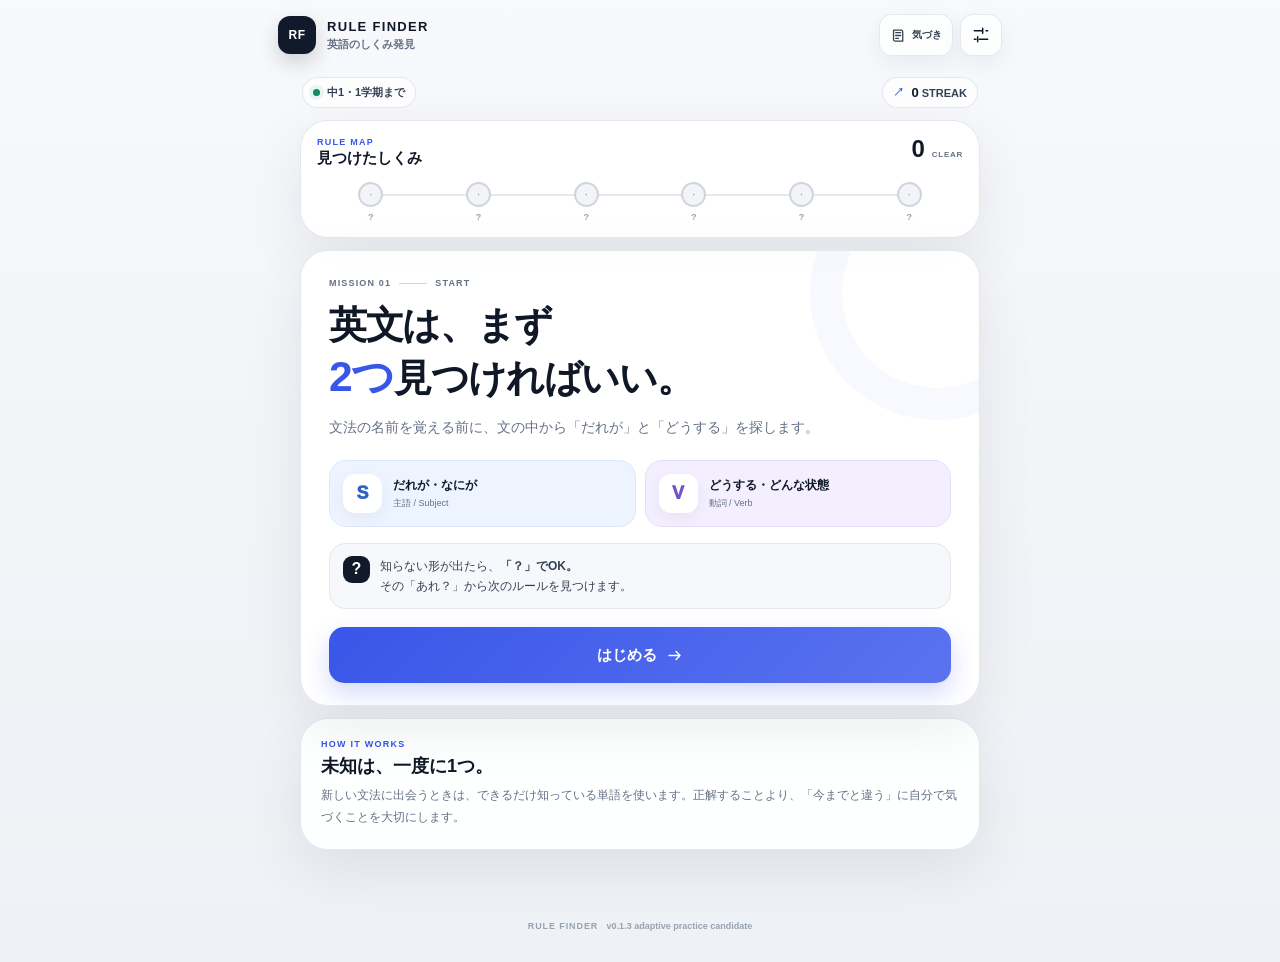
==== index.html @ 02ac9748 "Update to v0.1.3 adaptive practice" ====
<!doctype html>
<html lang="ja">
<head>
  <meta charset="utf-8">
  <meta name="viewport" content="width=device-width, initial-scale=1, viewport-fit=cover">
  <meta name="theme-color" content="#111a2b">
  <meta name="description" content="英文の中から規則を少しずつ発見していく、中学生向け英語学習アプリ。">
  <title>RULE FINDER｜英語のしくみ発見</title>
  <link rel="manifest" href="./manifest.webmanifest">
  <link rel="icon" href="./icon.svg" type="image/svg+xml">
  <link rel="stylesheet" href="./styles.css">
</head>
<body>
  <div class="ambient ambient-one" aria-hidden="true"></div>
  <div class="ambient ambient-two" aria-hidden="true"></div>

  <header class="app-header">
    <div class="brand" aria-label="RULE FINDER 英語のしくみ発見">
      <div class="brand-mark" aria-hidden="true">RF</div>
      <div class="brand-copy">
        <strong>RULE FINDER</strong>
        <span>英語のしくみ発見</span>
      </div>
    </div>
    <div class="header-actions">
      <button id="homeBtn" class="icon-button hidden" type="button" aria-label="ホームへ戻る">
        <svg viewBox="0 0 24 24" aria-hidden="true"><path d="M4 11.5 12 5l8 6.5V20a1 1 0 0 1-1 1h-5v-6h-4v6H5a1 1 0 0 1-1-1v-8.5Z"/></svg>
      </button>
      <button id="notebookBtn" class="notebook-button" type="button" aria-label="気づきノートを開く" aria-expanded="false">
        <svg viewBox="0 0 24 24" aria-hidden="true"><path d="M5 4.5h10.5A2.5 2.5 0 0 1 18 7v13H7.5A2.5 2.5 0 0 1 5 17.5v-13Z"/><path d="M8 8h7M8 12h7M8 16h4"/></svg>
        <span>気づき</span>
      </button>
      <button id="settingsBtn" class="icon-button" type="button" aria-label="学習範囲を設定" aria-expanded="false">
        <svg viewBox="0 0 24 24" aria-hidden="true"><path d="M4 7h10M18 7h2M4 17h2M10 17h10M14 4v6M8 14v6"/></svg>
      </button>
    </div>
  </header>

  <main class="shell">
    <section class="top-status" aria-label="学習状況">
      <div class="scope-pill">
        <span class="dot" aria-hidden="true"></span>
        <span id="scopeText">中1・1学期まで</span>
      </div>
      <div class="streak-pill" title="連続正解">
        <span class="streak-mark" aria-hidden="true">↗</span>
        <span><b id="streakCount">0</b> STREAK</span>
      </div>
    </section>

    <section class="rule-map-card" aria-label="発見した文のしくみ">
      <div class="section-heading compact">
        <div><span class="section-kicker">RULE MAP</span><h2>見つけたしくみ</h2></div>
        <strong id="successCount" class="success-number">0</strong>
      </div>
      <div id="ruleMap" class="rule-map" aria-label="文型の進捗"></div>
      <p id="discoveredText" class="sr-only">SV</p>
    </section>

    <section id="homeCard" class="home-card hidden">
      <div class="home-intro">
        <span class="section-kicker">YOUR SESSION</span>
        <h1>今日は、どう進める？</h1>
        <p>新しい規則を見つける。5問だけ使ってみる。わからなくなったら気づきに戻る。</p>
      </div>

      <div class="mode-stack">
        <button id="discoveryModeBtn" class="mode-card mode-discovery" type="button">
          <span class="mode-index">01</span>
          <span class="mode-copy"><b id="discoveryModeTitle">発見をつづける</b><small id="discoveryModeText">今までと少し違う英文から、次の規則を見つける。</small></span>
          <span class="mode-arrow">→</span>
        </button>
        <button id="practiceModeBtn" class="mode-card mode-practice" type="button">
          <span class="mode-index">02</span>
          <span class="mode-copy"><b>5問だけ練習する</b><small>見つけた規則だけ。苦手・久しぶりを少し多めに。</small></span>
          <span class="mode-arrow">→</span>
        </button>
        <button id="homeNotebookBtn" class="mode-card mode-notebook" type="button">
          <span class="mode-index">03</span>
          <span class="mode-copy"><b>気づきを振り返る</b><small>わからなくなったら、自分で見つけたルールへ戻る。</small></span>
          <span class="mode-arrow">→</span>
        </button>
      </div>

      <div class="mastery-panel">
        <div class="mastery-head"><span>今の手ごたえ</span><small>点数ではなく、使えた回数から表示</small></div>
        <div id="masteryList" class="mastery-list"></div>
      </div>
    </section>

    <section id="introCard" class="hero-card">
      <div class="mission-label"><span>MISSION 01</span><i></i><span>START</span></div>
      <h1>英文は、まず<br><em>2つ</em>見つければいい。</h1>
      <p class="hero-lead">文法の名前を覚える前に、文の中から「だれが」と「どうする」を探します。</p>

      <div class="starter-roles">
        <article class="starter-role role-surface-s">
          <span class="role-symbol">S</span>
          <div><b>だれが・なにが</b><small>主語 / Subject</small></div>
        </article>
        <article class="starter-role role-surface-v">
          <span class="role-symbol">V</span>
          <div><b>どうする・どんな状態</b><small>動詞 / Verb</small></div>
        </article>
      </div>

      <div class="permission-note">
        <span class="permission-icon">?</span>
        <p>知らない形が出たら、<b>「？」でOK。</b><br>その「あれ？」から次のルールを見つけます。</p>
      </div>
      <button id="startBtn" class="primary-button hero-action" type="button">
        <span>はじめる</span><svg viewBox="0 0 24 24" aria-hidden="true"><path d="M5 12h14M14 7l5 5-5 5"/></svg>
      </button>
    </section>

    <section id="gameCard" class="game-card hidden" aria-live="polite">
      <div class="question-head">
        <div>
          <div class="question-meta"><span id="questionNumber">Q 01</span><span id="questionMode">SV</span></div>
          <h1 id="questionTitle">英文の役割を見つける</h1>
          <p id="questionKicker">役割を選んで、英文のまとまりをタップ。</p>
        </div>
        <div class="question-tools">
          <button id="quickNotebookBtn" class="mini-button" type="button" aria-label="気づきノートを開く">
            <svg viewBox="0 0 24 24" aria-hidden="true"><path d="M5 4.5h10.5A2.5 2.5 0 0 1 18 7v13H7.5A2.5 2.5 0 0 1 5 17.5v-13Z"/><path d="M8 8h7M8 12h7M8 16h4"/></svg>
            <span>気づき</span>
          </button>
          <button id="wordHintBtn" class="mini-button" type="button" aria-expanded="false">
            <svg viewBox="0 0 24 24" aria-hidden="true"><path d="M9 18h6M10 22h4M8.2 14.8A6 6 0 1 1 15.8 14.8C14.6 15.8 14 16.7 14 18h-4c0-1.3-.6-2.2-1.8-3.2Z"/></svg>
            <span>単語</span>
          </button>
        </div>
      </div>

      <div id="practiceProgress" class="practice-progress hidden" aria-label="5問練習の進み具合"></div>
      <div id="hintBox" class="hint-box hidden"></div>

      <div class="sentence-stage">
        <div class="stage-grid" aria-hidden="true"></div>
        <div id="sentenceArea" class="sentence-area" aria-label="英文"></div>
      </div>

      <div class="selected-role-line" aria-live="polite">
        <span>SELECT</span>
        <b id="selectedRoleText">S 主語</b>
        <i></i>
        <small>英文をタップ</small>
      </div>

      <div class="control-dock">
        <div id="rolePalette" class="role-palette" aria-label="役割を選択"></div>
        <div class="dock-actions">
          <button id="clearBtn" class="text-button" type="button">クリア</button>
          <button id="checkBtn" class="primary-button check-button" type="button" disabled>
            <span>決定</span><svg viewBox="0 0 24 24" aria-hidden="true"><path d="M5 12h14M14 7l5 5-5 5"/></svg>
          </button>
        </div>
      </div>
    </section>

    <section id="feedbackCard" class="feedback-card hidden" aria-live="assertive">
      <div class="feedback-topline"><span id="feedbackKicker">RESULT</span><span id="feedbackPattern" class="feedback-pattern"></span></div>
      <div id="feedbackIcon" class="feedback-icon" aria-hidden="true">✓</div>
      <h1 id="feedbackTitle"></h1>
      <div id="feedbackBody" class="feedback-body"></div>
      <div id="answerStrip" class="answer-strip"></div>
      <button id="reviewRetryBtn" class="review-retry-button hidden" type="button">
        <span>気づきを見て、同じ問題をもう一度</span><span aria-hidden="true">↺</span>
      </button>
      <button id="nextBtn" class="primary-button full-button" type="button">
        <span>次へ</span><svg viewBox="0 0 24 24" aria-hidden="true"><path d="M5 12h14M14 7l5 5-5 5"/></svg>
      </button>
    </section>

    <section id="completeCard" class="complete-card hidden">
      <div class="complete-mark" aria-hidden="true">✓</div>
      <span class="section-kicker">CORE RULES FOUND</span>
      <h1>英文の骨組みが<br>見えるようになった。</h1>
      <p>5つの文型と、骨組みの外から情報を足すMまで発見しました。</p>
      <div class="rule-summary"><span>SV</span><span>SVC</span><span>SVO</span><span>SVOO</span><span>SVOC</span><span>＋M</span></div>
      <p class="complete-next">次は、疑問文・否定文・do / does・時制なども「今までとの違い」から発見できます。</p>
      <button id="continueMixedBtn" class="primary-button full-button" type="button">5問だけ練習する</button>
    </section>

    <section id="practiceCompleteCard" class="practice-complete-card hidden">
      <div class="practice-complete-top">
        <div><span class="section-kicker">5 QUESTION PRACTICE</span><h1>今日の5問、ここまで。</h1></div>
        <div id="practiceScore" class="practice-score">0<span>/5</span></div>
      </div>
      <p id="practiceCompleteMessage" class="practice-complete-message"></p>
      <div id="practiceResultList" class="practice-result-list"></div>
      <div class="practice-summary-actions">
        <button id="practiceAgainBtn" class="primary-button full-button" type="button">もう5問</button>
        <button id="practiceNotebookBtn" class="secondary-button full-button" type="button">気づきを確認する</button>
        <button id="practiceHomeBtn" class="text-button full-button" type="button">ホームへ戻る</button>
      </div>
    </section>

    <section class="principle-card">
      <span class="section-kicker">HOW IT WORKS</span>
      <h2>未知は、一度に1つ。</h2>
      <p>新しい文法に出会うときは、できるだけ知っている単語を使います。正解することより、「今までと違う」に自分で気づくことを大切にします。</p>
    </section>
  </main>


  <div id="notebookBackdrop" class="sheet-backdrop hidden" aria-hidden="true"></div>
  <section id="notebookPanel" class="notebook-sheet hidden" role="dialog" aria-modal="true" aria-labelledby="notebookTitle">
    <div class="sheet-handle" aria-hidden="true"></div>
    <div class="sheet-heading">
      <div><span class="section-kicker">DISCOVERY NOTEBOOK</span><h2 id="notebookTitle">気づきノート</h2></div>
      <button id="notebookCloseBtn" class="close-button" type="button" aria-label="閉じる">×</button>
    </div>
    <p class="sheet-lead notebook-lead">自分で見つけたルールだけが残ります。わからなくなったら、ここに戻れば大丈夫です。</p>
    <div class="notebook-status"><span id="notebookCount">1 / 6</span><b>見つけた順に記録</b></div>
    <div id="notebookList" class="notebook-list"></div>
    <button id="notebookReturnBtn" class="primary-button full-button" type="button">問題に戻る</button>
  </section>

  <div id="settingsBackdrop" class="sheet-backdrop hidden" aria-hidden="true"></div>
  <section id="settingsPanel" class="settings-sheet hidden" role="dialog" aria-modal="true" aria-labelledby="settingsTitle">
    <div class="sheet-handle" aria-hidden="true"></div>
    <div class="sheet-heading">
      <div><span class="section-kicker">LEARNING RANGE</span><h2 id="settingsTitle">学習範囲</h2></div>
      <button id="settingsCloseBtn" class="close-button" type="button" aria-label="閉じる">×</button>
    </div>
    <p class="sheet-lead">選んだ時期までの語彙を、問題づくりに使います。</p>
    <div class="settings-grid">
      <label>学年
        <select id="gradeSelect"><option value="1">中学1年</option><option value="2">中学2年</option></select>
      </label>
      <label>学期
        <select id="termSelect"><option value="1">1学期</option><option value="2">2学期</option><option value="3">3学期</option></select>
      </label>
    </div>
    <label class="toggle-row">
      <span><b>単語の日本語ヒント</b><small>分からない単語だけ確認できます</small></span>
      <input id="hintToggle" type="checkbox" checked><i aria-hidden="true"></i>
    </label>
    <span class="data-chip">共通基礎語彙・試作</span>
    <button id="applySettingsBtn" class="primary-button full-button" type="button">この範囲で学ぶ</button>
    <button id="resetProgressBtn" class="reset-button" type="button">学習記録を最初から</button>
    <p class="fine-print">v0.1.3では学期別語彙は共通基礎の試作データです。教科書・Unit別データに差し替えられる構造にしています。</p>
  </section>

  <div id="toast" class="toast hidden" role="status" aria-live="polite"></div>

  <footer><p>RULE FINDER <span>v0.1.3 adaptive practice candidate</span></p></footer>
  <script src="./data/wordbank.js"></script>
  <script src="./core.js"></script>
  <script src="./app.js"></script>
</body>
</html>
---- styles.css ----
:root{
  color-scheme:light;
  --bg:#f2f4f8;--surface:#ffffff;--surface-2:#f7f8fb;--ink:#101827;--ink-2:#344054;--muted:#667085;
  --line:#e3e7ee;--line-strong:#d0d5dd;--navy:#111a2b;--accent:#3856e8;--accent-2:#5b73f0;
  --accent-soft:#eef1ff;--good:#0f8a62;--good-soft:#e9f8f2;--warn:#bd6b18;--warn-soft:#fff3df;--danger:#b42318;--danger-soft:#fff0ee;
  --s:#2f63c7;--v:#7651c7;--o:#b76121;--c:#12826d;--m:#596879;--unknown:#596579;
  --shadow:0 20px 60px rgba(16,24,39,.08);--shadow-sm:0 8px 24px rgba(16,24,39,.06);
  --radius-xl:28px;--radius-lg:20px;--radius-md:15px;--safe-bottom:env(safe-area-inset-bottom,0px)
}
*{box-sizing:border-box}
html{font-family:-apple-system,BlinkMacSystemFont,"Segoe UI","Noto Sans JP","Yu Gothic UI","Yu Gothic",Meiryo,sans-serif;background:var(--bg);color:var(--ink);-webkit-text-size-adjust:100%}
body{margin:0;min-height:100vh;min-height:100dvh;background:linear-gradient(180deg,#f8f9fc 0,#f2f4f8 45%,#eef1f5 100%);overflow-x:hidden}
button,select,input{font:inherit}button{cursor:pointer;-webkit-tap-highlight-color:transparent;touch-action:manipulation}button:focus-visible,select:focus-visible,input:focus-visible{outline:3px solid rgba(56,86,232,.28);outline-offset:3px}
svg{width:1.2em;height:1.2em;fill:none;stroke:currentColor;stroke-width:1.8;stroke-linecap:round;stroke-linejoin:round}
.hidden{display:none!important}.sr-only{position:absolute!important;width:1px!important;height:1px!important;padding:0!important;margin:-1px!important;overflow:hidden!important;clip:rect(0,0,0,0)!important;white-space:nowrap!important;border:0!important}
.ambient{position:fixed;border-radius:50%;filter:blur(80px);pointer-events:none;z-index:-1;opacity:.22}.ambient-one{width:260px;height:260px;background:#8aa0ff;top:-90px;right:-100px}.ambient-two{width:230px;height:230px;background:#a9d8cf;left:-110px;top:55vh}

.app-header{width:min(100%,760px);margin:0 auto;padding:max(14px,env(safe-area-inset-top)) 18px 8px;display:flex;align-items:center;justify-content:space-between;gap:16px}
.brand{display:flex;align-items:center;gap:11px;min-width:0}.brand-mark{width:38px;height:38px;border-radius:12px;background:var(--navy);color:#fff;display:grid;place-items:center;font-size:12px;font-weight:900;letter-spacing:.05em;box-shadow:0 8px 20px rgba(17,26,43,.18)}
.brand-copy{display:grid;line-height:1.15}.brand-copy strong{font-size:13px;letter-spacing:.1em}.brand-copy span{font-size:11px;color:var(--muted);margin-top:3px;font-weight:650}
.icon-button,.mini-button,.close-button,.notebook-button{border:0;background:transparent;color:var(--ink);display:grid;place-items:center}.icon-button{width:42px;height:42px;border-radius:13px;background:rgba(255,255,255,.78);border:1px solid rgba(227,231,238,.9);box-shadow:var(--shadow-sm)}.icon-button svg{width:20px;height:20px}.header-actions{display:flex;align-items:center;gap:7px}.notebook-button{height:42px;min-width:68px;padding:0 10px;border-radius:13px;background:rgba(255,255,255,.78);border:1px solid rgba(227,231,238,.9);box-shadow:var(--shadow-sm);display:flex;align-items:center;justify-content:center;gap:5px;font-size:10px;font-weight:850;color:var(--ink-2)}.notebook-button svg{width:17px;height:17px}.notebook-button:active{transform:scale(.98)}
.shell{width:min(100%,720px);margin:0 auto;padding:8px 14px calc(46px + var(--safe-bottom))}

.top-status{display:flex;align-items:center;justify-content:space-between;gap:8px;margin:5px 2px 12px}.scope-pill,.streak-pill{display:inline-flex;align-items:center;gap:7px;border-radius:999px;background:rgba(255,255,255,.74);border:1px solid rgba(227,231,238,.92);padding:7px 10px;font-size:11px;color:var(--ink-2);font-weight:750;backdrop-filter:blur(10px)}
.scope-pill .dot{width:7px;height:7px;border-radius:50%;background:var(--good);box-shadow:0 0 0 4px rgba(15,138,98,.08)}.streak-mark{color:var(--accent);font-weight:900}.streak-pill b{color:var(--ink);font-size:13px}
.rule-map-card,.hero-card,.home-card,.game-card,.feedback-card,.complete-card,.practice-complete-card,.principle-card{background:rgba(255,255,255,.94);border:1px solid rgba(227,231,238,.95);box-shadow:var(--shadow);border-radius:var(--radius-xl)}
.rule-map-card{padding:16px 16px 15px;margin-bottom:12px}.section-heading{display:flex;align-items:flex-start;justify-content:space-between;gap:12px}.section-heading.compact h2{font-size:15px;margin:2px 0 0}.section-kicker{display:block;font-size:9px;letter-spacing:.14em;font-weight:900;color:var(--accent)}.success-number{font-size:24px;line-height:1;color:var(--navy)}.success-number::after{content:" CLEAR";font-size:8px;letter-spacing:.09em;color:var(--muted);margin-left:4px}
.rule-map{display:grid;grid-template-columns:repeat(6,1fr);gap:0;margin-top:14px;position:relative}.rule-map::before{content:"";position:absolute;left:7%;right:7%;top:12px;height:2px;background:#e4e7ec;z-index:0}.rule-node{position:relative;z-index:1;display:grid;justify-items:center;gap:5px;min-width:0;border:0;background:transparent;padding:0;color:inherit}.rule-node.can-review{cursor:pointer}.rule-node.can-review:focus-visible .rule-dot{outline:3px solid rgba(56,86,232,.23);outline-offset:3px}.rule-node.locked{cursor:default}.rule-dot{width:25px;height:25px;border-radius:50%;background:#f2f4f7;border:2px solid #d0d5dd;display:grid;place-items:center;color:#98a2b3;font-size:9px;font-weight:900;transition:.25s}.rule-node b{font-size:9px;color:#98a2b3;white-space:nowrap}.rule-node.done .rule-dot{background:var(--navy);border-color:var(--navy);color:#fff;box-shadow:0 0 0 4px rgba(17,26,43,.07)}.rule-node.done b{color:var(--ink-2)}.rule-node.current .rule-dot{background:#fff;border-color:var(--accent);color:var(--accent);box-shadow:0 0 0 5px rgba(56,86,232,.1)}.rule-node.current b{color:var(--accent)}

.hero-card{padding:27px 20px 22px;overflow:hidden;position:relative}.hero-card::after{content:"";position:absolute;width:190px;height:190px;border:32px solid rgba(56,86,232,.035);border-radius:50%;right:-85px;top:-85px;pointer-events:none}.mission-label{display:flex;align-items:center;gap:8px;font-size:9px;letter-spacing:.13em;font-weight:900;color:var(--muted)}.mission-label i{height:1px;width:28px;background:var(--line-strong)}
.hero-card h1,.game-card h1,.feedback-card h1,.complete-card h1{font-size:clamp(27px,7vw,38px);line-height:1.25;letter-spacing:-.035em;margin:14px 0 12px}.hero-card h1 em{font-style:normal;color:var(--accent);font-size:1.12em}.hero-lead{font-size:14px;line-height:1.8;color:var(--muted);margin:0 0 20px;max-width:560px}
.starter-roles{display:grid;grid-template-columns:1fr 1fr;gap:9px}.starter-role{border-radius:17px;padding:13px;display:flex;gap:11px;align-items:center;border:1px solid transparent}.role-surface-s{background:#edf3ff;border-color:#dce7fb}.role-surface-v{background:#f3efff;border-color:#e8defb}.role-symbol{width:39px;height:39px;border-radius:12px;background:#fff;display:grid;place-items:center;font-size:18px;font-weight:950;box-shadow:0 5px 15px rgba(16,24,40,.05)}.role-surface-s .role-symbol{color:var(--s)}.role-surface-v .role-symbol{color:var(--v)}.starter-role b,.starter-role small{display:block}.starter-role b{font-size:12px}.starter-role small{font-size:9px;color:var(--muted);margin-top:3px}
.permission-note{margin:16px 0 18px;padding:12px 13px;border:1px solid var(--line);border-radius:16px;display:flex;gap:10px;align-items:flex-start;background:var(--surface-2)}.permission-icon{width:27px;height:27px;flex:0 0 27px;border-radius:9px;background:var(--navy);color:#fff;display:grid;place-items:center;font-weight:900}.permission-note p{font-size:12px;line-height:1.65;color:var(--ink-2);margin:1px 0 0}
.primary-button{border:0;background:linear-gradient(135deg,var(--accent),var(--accent-2));color:#fff;border-radius:15px;min-height:50px;padding:12px 17px;font-weight:850;box-shadow:0 10px 24px rgba(56,86,232,.22);transition:transform .12s ease,box-shadow .12s ease,opacity .12s}.primary-button:active{transform:scale(.985);box-shadow:0 6px 16px rgba(56,86,232,.2)}.primary-button:disabled{opacity:.32;box-shadow:none;cursor:not-allowed}.primary-button svg{width:19px;height:19px}.hero-action,.full-button{width:100%;display:flex;align-items:center;justify-content:center;gap:8px}.hero-action{min-height:56px;font-size:15px}

.game-card{padding:20px 16px 14px;overflow:visible}.question-head{display:flex;align-items:flex-start;justify-content:space-between;gap:12px}.question-meta{display:flex;gap:7px;align-items:center}.question-meta span{font-size:9px;letter-spacing:.09em;font-weight:900;padding:5px 7px;border-radius:7px;background:#f2f4f7;color:var(--muted)}.question-meta span:last-child{background:var(--accent-soft);color:var(--accent)}.game-card h1{font-size:23px;margin:9px 0 5px}.question-tools{display:flex;gap:6px;flex:0 0 auto}.game-card #questionKicker{font-size:11px;color:var(--muted);margin:0;line-height:1.55}.mini-button{min-width:48px;height:48px;border-radius:14px;background:var(--surface-2);border:1px solid var(--line);font-size:9px;font-weight:800;color:var(--muted);gap:1px}.mini-button svg{width:18px;height:18px}.mini-button span{display:block}
.hint-box{margin:14px 0 0;padding:12px 13px;border-radius:15px;background:#f8f9fc;border:1px solid var(--line);color:var(--muted);font-size:11px;line-height:1.75;animation:slideDown .18s ease-out}.hint-box div+div{border-top:1px solid #eceff3;margin-top:6px;padding-top:6px}.hint-box strong{color:var(--ink);margin-right:3px}
.sentence-stage{position:relative;min-height:226px;margin:15px -5px 7px;border-radius:22px;background:linear-gradient(160deg,#121b2d 0%,#172238 100%);overflow:hidden;display:grid;place-items:center;padding:23px 13px}.sentence-stage::after{content:"";position:absolute;width:160px;height:160px;border:1px solid rgba(255,255,255,.06);border-radius:50%;top:-85px;right:-50px}.stage-grid{position:absolute;inset:0;background-image:linear-gradient(rgba(255,255,255,.025) 1px,transparent 1px),linear-gradient(90deg,rgba(255,255,255,.025) 1px,transparent 1px);background-size:22px 22px;mask-image:linear-gradient(to bottom,black,transparent 90%)}
.sentence-area{position:relative;z-index:1;width:100%;display:flex;flex-wrap:wrap;justify-content:center;align-items:stretch;gap:8px}.chunk{position:relative;flex:0 1 auto;min-width:76px;min-height:70px;padding:24px 12px 11px;border:1px solid rgba(255,255,255,.15);border-radius:15px;background:rgba(255,255,255,.08);color:#fff;font-size:clamp(18px,5vw,25px);font-weight:800;letter-spacing:-.02em;backdrop-filter:blur(8px);transition:transform .12s ease,border-color .15s ease,background .15s ease;box-shadow:inset 0 1px rgba(255,255,255,.06)}.chunk:active{transform:scale(.97)}.chunk .assigned{position:absolute;top:7px;left:8px;min-width:21px;height:19px;border-radius:7px;display:grid;place-items:center;padding:0 6px;color:#fff;font-size:9px;font-weight:900;line-height:1}
.chunk[data-role="S"]{border-color:rgba(85,139,237,.75);background:rgba(47,99,199,.18)}.chunk[data-role="S"] .assigned{background:var(--s)}.chunk[data-role="V"]{border-color:rgba(167,125,232,.74);background:rgba(118,81,199,.2)}.chunk[data-role="V"] .assigned{background:var(--v)}.chunk[data-role="O"]{border-color:rgba(225,146,84,.78);background:rgba(183,97,33,.2)}.chunk[data-role="O"] .assigned{background:var(--o)}.chunk[data-role="C"]{border-color:rgba(64,183,159,.75);background:rgba(18,130,109,.2)}.chunk[data-role="C"] .assigned{background:var(--c)}.chunk[data-role="M"]{border-color:rgba(159,176,195,.68);background:rgba(89,104,121,.22)}.chunk[data-role="M"] .assigned{background:var(--m)}.chunk[data-role="?"]{border-style:dashed;border-color:rgba(255,255,255,.35);background:rgba(255,255,255,.04)}.chunk[data-role="?"] .assigned{background:var(--unknown)}
.selected-role-line{display:flex;align-items:center;gap:7px;min-height:28px;padding:0 4px;color:var(--muted)}.selected-role-line>span{font-size:8px;letter-spacing:.12em;font-weight:900}.selected-role-line b{font-size:11px;color:var(--ink)}.selected-role-line i{height:1px;flex:1;background:var(--line)}.selected-role-line small{font-size:9px}
.control-dock{position:sticky;bottom:calc(8px + var(--safe-bottom));z-index:20;margin:7px -4px -2px;padding:9px;border:1px solid rgba(218,223,232,.96);border-radius:19px;background:rgba(255,255,255,.9);box-shadow:0 14px 38px rgba(16,24,40,.14);backdrop-filter:blur(18px)}.role-palette{display:grid;grid-template-columns:repeat(3,minmax(0,1fr));gap:7px}.role-button{min-height:48px;border:1px solid var(--line);border-radius:13px;background:#f7f8fa;color:var(--ink-2);display:grid;place-items:center;padding:6px 5px;transition:.12s;overflow:hidden}.role-button .role-main{font-size:16px;font-weight:950;line-height:1}.role-button .role-sub{font-size:8px;color:var(--muted);margin-top:3px;white-space:nowrap}.role-button.active{border-color:currentColor;box-shadow:inset 0 0 0 1px currentColor;transform:translateY(-1px)}.role-button[data-role="S"].active{color:var(--s);background:#edf3ff}.role-button[data-role="V"].active{color:var(--v);background:#f3efff}.role-button[data-role="O"].active{color:var(--o);background:#fff3ea}.role-button[data-role="C"].active{color:var(--c);background:#ecf8f5}.role-button[data-role="M"].active{color:var(--m);background:#f1f4f6}.role-button[data-role="?"].active{color:var(--unknown);background:#f2f4f7}
.dock-actions{display:grid;grid-template-columns:auto 1fr;gap:8px;margin-top:8px}.text-button{border:0;background:transparent;border-radius:12px;min-width:66px;color:var(--muted);font-size:11px;font-weight:750}.check-button{min-height:49px;display:flex;align-items:center;justify-content:center;gap:7px}

.feedback-card{position:relative;padding:23px 19px 18px;overflow:hidden;animation:cardIn .28s cubic-bezier(.2,.9,.25,1)}.feedback-topline{display:flex;justify-content:space-between;align-items:center;color:var(--muted);font-size:9px;letter-spacing:.12em;font-weight:900}.feedback-pattern{color:var(--accent)}.feedback-icon{width:54px;height:54px;border-radius:17px;margin-top:18px;background:var(--good-soft);color:var(--good);display:grid;place-items:center;font-size:26px;font-weight:950}.feedback-card.is-wrong .feedback-icon{background:var(--danger-soft);color:var(--danger)}.feedback-card.is-discovery{background:linear-gradient(160deg,#111a2b,#182641);border-color:#202f4c;color:#fff}.feedback-card.is-discovery::after{content:"";position:absolute;width:210px;height:210px;border:1px solid rgba(119,145,255,.18);border-radius:50%;right:-90px;top:-80px;box-shadow:0 0 60px rgba(82,110,235,.13)}.feedback-card.is-discovery .feedback-topline,.feedback-card.is-discovery .feedback-body{color:#aebbd0}.feedback-card.is-discovery .feedback-icon{background:rgba(99,123,239,.16);border:1px solid rgba(133,152,255,.28);color:#aab9ff}.feedback-card h1{font-size:26px;margin:12px 0 9px;position:relative;z-index:1}.feedback-body{font-size:13px;line-height:1.8;color:var(--muted);position:relative;z-index:1}.feedback-body p{margin:0 0 10px}.feedback-body strong{color:var(--ink)}.feedback-card.is-discovery .feedback-body strong{color:#fff}
.discovery-box{margin:13px 0;padding:14px;border-radius:16px;background:rgba(255,255,255,.07);border:1px solid rgba(255,255,255,.1);color:#e8eef8}.discovery-box .unlock-line{display:flex;align-items:center;gap:10px;margin-bottom:7px}.discovery-box .unlock-role{width:40px;height:40px;border-radius:12px;background:#fff;color:var(--accent);display:grid;place-items:center;font-size:20px;font-weight:950}.discovery-box .unlock-copy b{display:block;font-size:13px}.discovery-box .unlock-copy span{font-size:9px;color:#aebbd0;letter-spacing:.08em}.compare-table{display:grid;grid-template-columns:1fr;gap:6px;margin:12px 0}.compare-cell{border-radius:12px;padding:10px 11px;background:rgba(255,255,255,.06);border:1px solid rgba(255,255,255,.09);font-size:11px}.compare-arrow{text-align:center;color:#8192ad;font-size:10px}.answer-strip{display:flex;flex-wrap:wrap;gap:6px;margin:16px 0}.answer-item{display:inline-flex;align-items:center;gap:5px;padding:7px 9px;border:1px solid var(--line);background:var(--surface-2);border-radius:10px;font-size:11px;color:var(--ink-2)}.answer-item strong{display:grid;place-items:center;min-width:20px;height:20px;border-radius:7px;background:var(--navy);color:#fff;font-size:9px}.feedback-card.is-discovery .answer-item{background:rgba(255,255,255,.06);border-color:rgba(255,255,255,.1);color:#e5eaf2}.feedback-card.is-discovery .answer-item strong{background:#fff;color:var(--navy)}

.complete-card{padding:28px 20px 22px;text-align:left}.complete-mark{width:52px;height:52px;border-radius:17px;background:var(--navy);color:#fff;display:grid;place-items:center;font-size:24px;font-weight:900;margin-bottom:18px}.complete-card h1{font-size:29px}.complete-card>p{font-size:13px;color:var(--muted);line-height:1.8}.rule-summary{display:grid;grid-template-columns:repeat(3,1fr);gap:7px;margin:18px 0}.rule-summary span{border:1px solid var(--line);border-radius:12px;padding:10px 5px;text-align:center;font-size:12px;font-weight:900;background:var(--surface-2)}.complete-next{padding:12px 13px;border-radius:14px;background:var(--accent-soft);color:#3443a0!important}.principle-card{margin-top:12px;padding:20px}.principle-card h2{font-size:18px;margin:5px 0 7px}.principle-card p{font-size:12px;color:var(--muted);line-height:1.8;margin:0}

.sheet-backdrop{position:fixed;inset:0;background:rgba(9,14,25,.42);backdrop-filter:blur(3px);z-index:50;animation:fadeIn .16s ease}.settings-sheet{position:fixed;z-index:60;left:50%;bottom:0;transform:translateX(-50%);width:min(100%,720px);max-height:min(88dvh,700px);overflow:auto;background:#fff;border-radius:26px 26px 0 0;padding:10px 18px calc(20px + var(--safe-bottom));box-shadow:0 -24px 70px rgba(16,24,40,.22);animation:sheetUp .24s cubic-bezier(.2,.9,.25,1)}.sheet-handle{width:38px;height:4px;border-radius:999px;background:#d0d5dd;margin:1px auto 14px}.sheet-heading{display:flex;align-items:flex-start;justify-content:space-between}.sheet-heading h2{font-size:25px;margin:3px 0 0}.close-button{width:38px;height:38px;border-radius:12px;background:#f2f4f7;font-size:23px;color:var(--muted)}.sheet-lead{font-size:12px;color:var(--muted);margin:8px 0 16px}.settings-grid{display:grid;grid-template-columns:1fr 1fr;gap:9px}.settings-grid label{font-size:10px;color:var(--muted);font-weight:800}.settings-grid select{display:block;width:100%;height:50px;margin-top:6px;padding:0 12px;border:1px solid var(--line);border-radius:13px;background:#fff;color:var(--ink);font-weight:750}.toggle-row{display:flex;justify-content:space-between;align-items:center;gap:12px;padding:14px 1px;border-bottom:1px solid var(--line)}.toggle-row span b,.toggle-row span small{display:block}.toggle-row span b{font-size:12px}.toggle-row span small{font-size:9px;color:var(--muted);margin-top:3px}.toggle-row input{position:absolute;opacity:0;pointer-events:none}.toggle-row i{position:relative;width:44px;height:25px;flex:0 0 44px;border-radius:999px;background:#d0d5dd;transition:.18s}.toggle-row i::after{content:"";position:absolute;width:19px;height:19px;left:3px;top:3px;border-radius:50%;background:#fff;box-shadow:0 2px 7px rgba(16,24,40,.15);transition:.18s}.toggle-row input:checked+i{background:var(--accent)}.toggle-row input:checked+i::after{transform:translateX(19px)}.data-chip{display:inline-block;margin:13px 0 14px;padding:6px 8px;border-radius:8px;background:var(--warn-soft);color:#925315;font-size:9px;font-weight:850}.reset-button{width:100%;min-height:42px;margin-top:8px;border:0;background:transparent;color:var(--danger);font-size:11px;font-weight:750}.fine-print{font-size:9px;color:#98a2b3;line-height:1.65;margin:8px 0 0}.notebook-sheet{position:fixed;z-index:60;left:50%;bottom:0;transform:translateX(-50%);width:min(100%,720px);max-height:min(91dvh,760px);overflow:auto;background:#fff;border-radius:26px 26px 0 0;padding:10px 18px calc(20px + var(--safe-bottom));box-shadow:0 -24px 70px rgba(16,24,40,.22);animation:sheetUp .24s cubic-bezier(.2,.9,.25,1)}.notebook-lead{max-width:560px}.notebook-status{display:flex;align-items:center;justify-content:space-between;gap:12px;margin:4px 0 13px;padding:10px 11px;border-radius:13px;background:var(--surface-2);border:1px solid var(--line)}.notebook-status span{font-size:13px;font-weight:950;color:var(--accent)}.notebook-status b{font-size:9px;color:var(--muted);letter-spacing:.04em}.notebook-list{display:grid;gap:9px;margin-bottom:14px}.note-card{scroll-margin-top:16px;border:1px solid var(--line);border-radius:18px;padding:14px;background:#fff}.note-card.is-focus{border-color:#aab7f7;box-shadow:0 0 0 4px rgba(56,86,232,.08)}.note-card-head{display:flex;align-items:center;gap:10px;margin-bottom:9px}.note-badge{min-width:45px;height:34px;padding:0 9px;border-radius:11px;background:var(--navy);color:#fff;display:grid;place-items:center;font-size:12px;font-weight:950;letter-spacing:.02em}.note-card-head div{min-width:0}.note-card-head h3{font-size:14px;margin:0 0 2px}.note-card-head p{font-size:9px;color:var(--muted);margin:0}.note-explain{font-size:12px;line-height:1.75;color:var(--ink-2);margin:0}.note-key{margin-top:10px;padding:10px 11px;border-radius:13px;background:var(--accent-soft);font-size:11px;line-height:1.65;color:#3443a0;font-weight:720}.note-compare{display:grid;grid-template-columns:1fr;gap:5px;margin-top:9px}.note-example{padding:9px 10px;border-radius:11px;background:var(--surface-2);border:1px solid var(--line);font-size:10px;color:var(--ink-2)}.note-example strong{color:var(--ink)}.note-saved{display:flex;align-items:center;gap:6px;margin-top:10px;color:var(--good);font-size:9px;font-weight:850}.note-saved::before{content:"✓";width:17px;height:17px;border-radius:6px;background:var(--good-soft);display:grid;place-items:center}.discovery-saved{margin-top:10px;padding:9px 10px;border-radius:11px;background:rgba(255,255,255,.07);border:1px solid rgba(255,255,255,.1);font-size:10px;color:#c8d2e3}.discovery-saved strong{color:#fff}.mini-button#quickNotebookBtn{color:var(--accent);background:var(--accent-soft);border-color:#dce3ff}.toast{position:fixed;z-index:100;left:50%;bottom:calc(22px + var(--safe-bottom));transform:translateX(-50%);padding:10px 14px;border-radius:999px;background:rgba(17,26,43,.94);color:#fff;font-size:11px;font-weight:750;box-shadow:0 10px 30px rgba(16,24,40,.18);animation:toastIn .18s ease}
footer{text-align:center;padding:16px 0 calc(22px + var(--safe-bottom));font-size:9px;letter-spacing:.1em;font-weight:850;color:#98a2b3}footer span{font-weight:600;letter-spacing:0;margin-left:5px}

@keyframes cardIn{from{opacity:0;transform:translateY(10px) scale(.99)}to{opacity:1;transform:none}}@keyframes sheetUp{from{transform:translate(-50%,20px);opacity:0}to{transform:translate(-50%,0);opacity:1}}@keyframes fadeIn{from{opacity:0}to{opacity:1}}@keyframes slideDown{from{opacity:0;transform:translateY(-5px)}to{opacity:1;transform:none}}@keyframes toastIn{from{opacity:0;transform:translate(-50%,8px)}to{opacity:1;transform:translate(-50%,0)}}
@media(min-width:640px){.shell{padding-left:20px;padding-right:20px}.hero-card,.home-card,.game-card,.feedback-card,.complete-card,.practice-complete-card{padding-left:28px;padding-right:28px}.sentence-stage{min-height:260px}.control-dock{position:static}.role-palette{grid-template-columns:repeat(6,1fr)}.compare-table{grid-template-columns:1fr auto 1fr;align-items:center}.compare-arrow{transform:rotate(-90deg)}}
@media(max-width:380px){.brand-copy span{display:none}.notebook-button{min-width:42px;width:42px;padding:0}.notebook-button span{display:none}.question-tools{gap:4px}.starter-roles{grid-template-columns:1fr}.rule-node b{font-size:8px}.hero-card h1{font-size:27px}.sentence-stage{min-height:210px}.chunk{min-width:70px;padding-left:9px;padding-right:9px}.settings-grid{grid-template-columns:1fr 1fr}}
@media(prefers-reduced-motion:reduce){*,*::before,*::after{scroll-behavior:auto!important;animation-duration:.01ms!important;animation-iteration-count:1!important;transition-duration:.01ms!important}}


/* v0.1.3: three-mode home + adaptive five-question practice */
.home-card{padding:24px 18px 18px;animation:cardIn .2s ease}.home-intro h1{font-size:clamp(25px,6.8vw,34px);line-height:1.25;letter-spacing:-.035em;margin:8px 0 7px}.home-intro p{font-size:12px;line-height:1.75;color:var(--muted);margin:0 0 17px}.mode-stack{display:grid;gap:9px}.mode-card{width:100%;min-height:78px;border:1px solid var(--line);border-radius:18px;background:#fff;padding:12px 12px;display:grid;grid-template-columns:34px 1fr 28px;align-items:center;gap:9px;text-align:left;color:var(--ink);box-shadow:0 5px 16px rgba(16,24,39,.035);transition:transform .12s ease,border-color .12s ease,box-shadow .12s ease}.mode-card:active{transform:scale(.988)}.mode-card:hover{border-color:#cad2e3;box-shadow:0 8px 22px rgba(16,24,39,.055)}.mode-index{width:32px;height:32px;border-radius:10px;background:var(--surface-2);display:grid;place-items:center;font-size:9px;font-weight:950;color:var(--muted);letter-spacing:.06em}.mode-copy{min-width:0}.mode-copy b,.mode-copy small{display:block}.mode-copy b{font-size:13px;line-height:1.35}.mode-copy small{margin-top:4px;font-size:9.5px;line-height:1.55;color:var(--muted)}.mode-arrow{width:28px;height:28px;border-radius:9px;display:grid;place-items:center;background:var(--surface-2);color:var(--muted);font-weight:900}.mode-discovery{background:linear-gradient(135deg,#fff,#f7f8ff);border-color:#dfe4fb}.mode-discovery .mode-index,.mode-discovery .mode-arrow{background:var(--accent-soft);color:var(--accent)}.mode-practice{background:linear-gradient(135deg,#fff,#f6fbf9);border-color:#dcece7}.mode-practice .mode-index,.mode-practice .mode-arrow{background:var(--good-soft);color:var(--good)}.mode-notebook .mode-index,.mode-notebook .mode-arrow{background:#f2f4f7;color:var(--ink-2)}
.mastery-panel{margin-top:15px;padding:13px;border-radius:16px;background:var(--surface-2);border:1px solid var(--line)}.mastery-head{display:flex;justify-content:space-between;align-items:baseline;gap:8px;margin-bottom:9px}.mastery-head span{font-size:11px;font-weight:900}.mastery-head small{font-size:8px;color:var(--muted)}.mastery-list{display:flex;flex-wrap:wrap;gap:6px}.mastery-row{display:inline-flex;align-items:center;gap:6px;min-height:29px;padding:5px 8px;border-radius:9px;background:#fff;border:1px solid var(--line);font-size:9px}.mastery-row b{font-size:10px}.mastery-row span{color:var(--muted);font-weight:750}.mastery-stable{border-color:#cce8df;background:#f7fcfa}.mastery-stable span{color:var(--good)}.mastery-review{border-color:#f3d6d2;background:#fffafa}.mastery-review span{color:var(--danger)}.mastery-almost{border-color:#f0dfc7;background:#fffcf7}.mastery-almost span{color:var(--warn)}
.practice-progress{display:grid;grid-template-columns:repeat(5,1fr);gap:6px;margin:13px 0 1px}.practice-progress span{height:27px;border-radius:9px;background:#f2f4f7;border:1px solid var(--line);display:grid;place-items:center;font-size:9px;font-weight:900;color:#98a2b3}.practice-progress span.now{background:var(--accent-soft);border-color:#cfd8ff;color:var(--accent);box-shadow:0 0 0 3px rgba(56,86,232,.06)}.practice-progress span.done.good{background:var(--good-soft);border-color:#cde9df;color:var(--good)}.practice-progress span.done.miss{background:var(--danger-soft);border-color:#f1d2cf;color:var(--danger)}
.review-retry-button,.secondary-button{width:100%;min-height:48px;border:1px solid var(--line);border-radius:14px;background:#fff;color:var(--ink-2);font-weight:820}.review-retry-button{margin:0 0 8px;display:flex;align-items:center;justify-content:center;gap:8px;border-color:#dbe1f8;background:#f8f9ff;color:#3443a0}.secondary-button:active,.review-retry-button:active{transform:scale(.988)}
.practice-complete-card{padding:24px 18px 19px;animation:cardIn .2s ease}.practice-complete-top{display:flex;align-items:flex-start;justify-content:space-between;gap:12px}.practice-complete-top h1{font-size:25px;line-height:1.25;letter-spacing:-.03em;margin:6px 0 0}.practice-score{flex:0 0 auto;font-size:34px;line-height:1;font-weight:950;color:var(--navy);letter-spacing:-.04em}.practice-score span{font-size:13px;color:var(--muted);margin-left:2px}.practice-complete-message{font-size:12px;line-height:1.75;color:var(--muted);margin:14px 0}.practice-result-list{display:grid;gap:6px;margin:0 0 15px}.practice-result{display:grid;grid-template-columns:27px 1fr auto;grid-template-areas:"no pattern state" "no detail detail";align-items:center;gap:2px 8px;padding:9px 10px;border-radius:13px;border:1px solid var(--line);background:var(--surface-2)}.result-no{grid-area:no;width:26px;height:26px;border-radius:8px;background:#fff;border:1px solid var(--line);display:grid;place-items:center;font-size:9px;font-weight:900;color:var(--muted)}.practice-result b{grid-area:pattern;font-size:11px}.result-state{grid-area:state;font-size:9px;font-weight:850}.practice-result small{grid-area:detail;font-size:8px;color:var(--muted)}.practice-result.is-good .result-state{color:var(--good)}.practice-result.is-miss .result-state{color:var(--danger)}.practice-summary-actions{display:grid;gap:7px}.practice-summary-actions .text-button{min-height:42px}
.empty-note{padding:18px;border:1px dashed var(--line-strong);border-radius:15px;text-align:center;color:var(--muted);font-size:11px;line-height:1.7;background:var(--surface-2)}

@media(max-width:420px){.home-card,.practice-complete-card{padding-left:16px;padding-right:16px}.mode-card{min-height:76px}.mode-copy small{font-size:9px}.mastery-head small{display:none}.practice-complete-top h1{font-size:23px}}
.practice-progress span.now.retry{background:var(--warn-soft);border-color:#efd3ad;color:var(--warn);box-shadow:0 0 0 3px rgba(189,107,24,.06)}
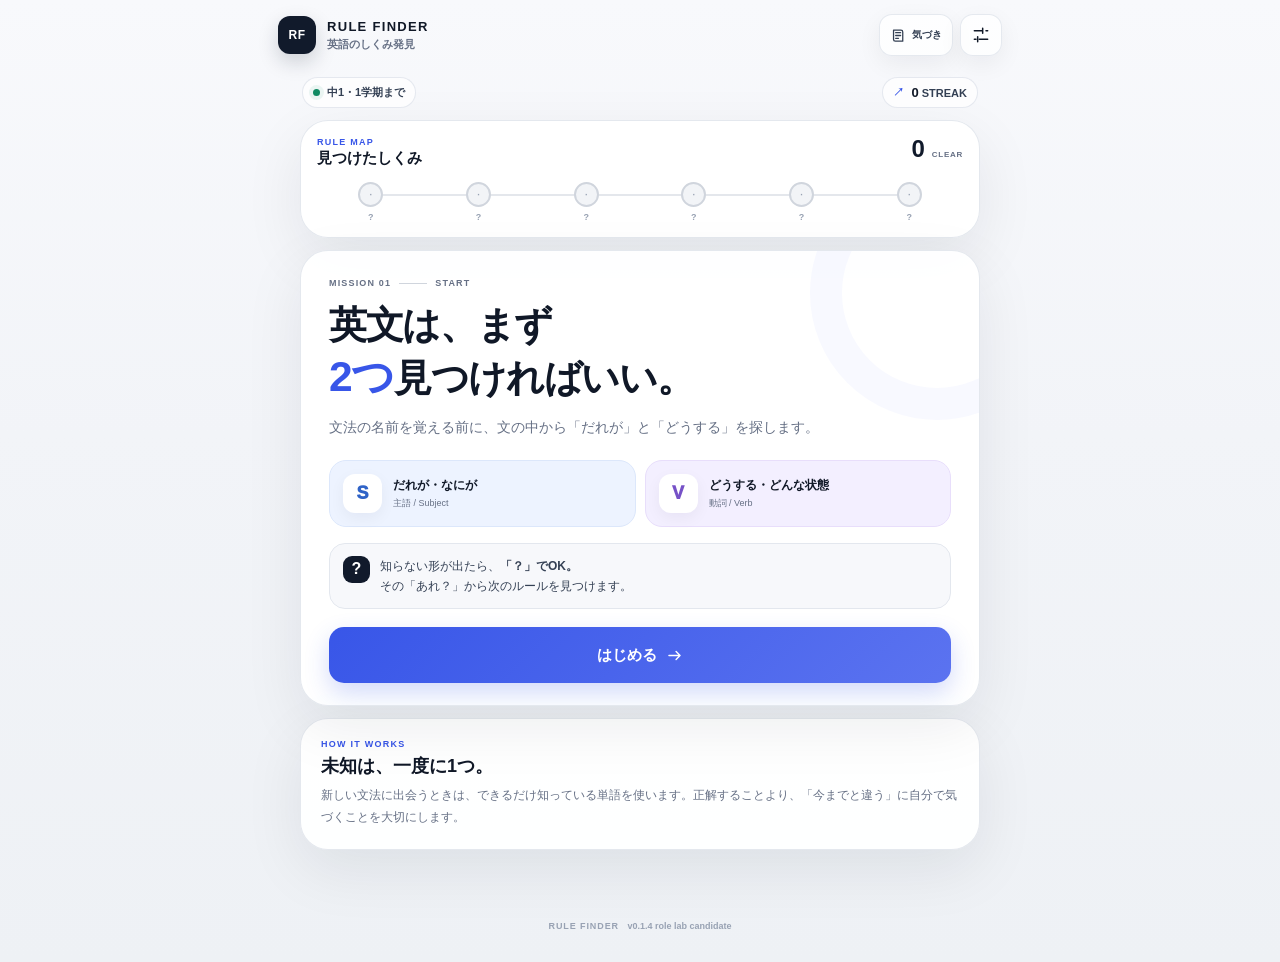
==== commit 24c4b894: "Update to v0.1.4 ROLE LAB" ====
--- a/index.html
+++ b/index.html
@@ -61,7 +61,7 @@
       <div class="home-intro">
         <span class="section-kicker">YOUR SESSION</span>
         <h1>今日は、どう進める？</h1>
-        <p>新しい規則を見つける。5問だけ使ってみる。わからなくなったら気づきに戻る。</p>
+        <p>新しい規則を見つける。5問だけ使ってみる。しくみを整理する。わからなくなったら気づきに戻る。</p>
       </div>
 
       <div class="mode-stack">
@@ -75,8 +75,13 @@
           <span class="mode-copy"><b>5問だけ練習する</b><small>見つけた規則だけ。苦手・久しぶりを少し多めに。</small></span>
           <span class="mode-arrow">→</span>
         </button>
+        <button id="learningModeBtn" class="mode-card mode-learning" type="button">
+          <span class="mode-index">03</span>
+          <span class="mode-copy"><b>S・V・O・Cを学ぶ</b><small>それぞれの場所に、どんな単語・まとまりが入るのか整理する。</small></span>
+          <span class="mode-arrow">→</span>
+        </button>
         <button id="homeNotebookBtn" class="mode-card mode-notebook" type="button">
-          <span class="mode-index">03</span>
+          <span class="mode-index">04</span>
           <span class="mode-copy"><b>気づきを振り返る</b><small>わからなくなったら、自分で見つけたルールへ戻る。</small></span>
           <span class="mode-arrow">→</span>
         </button>
@@ -116,7 +121,7 @@
     <section id="gameCard" class="game-card hidden" aria-live="polite">
       <div class="question-head">
         <div>
-          <div class="question-meta"><span id="questionNumber">Q 01</span><span id="questionMode">SV</span></div>
+          <div class="question-meta"><span id="questionNumber">Q 01</span></div>
           <h1 id="questionTitle">英文の役割を見つける</h1>
           <p id="questionKicker">役割を選んで、英文のまとまりをタップ。</p>
         </div>
@@ -196,6 +201,49 @@
       </div>
     </section>
 
+    <section id="learningCard" class="learning-card hidden">
+      <div class="learning-hero">
+        <span class="section-kicker">ROLE LAB</span>
+        <h1>S・V・O・Cには、<br>何が入る？</h1>
+        <p>ここは「説明を読みたいとき」の学びページ。<strong>S・V・O・Cは品詞の名前ではなく、文の中での仕事</strong>です。まず「役割の箱」と「入る材料」を分けて見ます。</p>
+      </div>
+
+      <div class="role-material-note">
+        <div><span>ROLE</span><b>文の役割 ＝ 箱</b><small>S / V / O / C</small></div>
+        <span class="role-material-arrow" aria-hidden="true">←</span>
+        <div><span>PART OF SPEECH</span><b>品詞 ＝ 入る材料</b><small>名詞 / 動詞 / 形容詞 …</small></div>
+      </div>
+
+      <div id="learningSummary" class="learning-summary" aria-label="S V O C の基本対応"></div>
+
+      <div class="learning-section-head">
+        <div><span class="section-kicker">PATTERN GUIDE</span><h2>役割を1つずつ見る</h2></div>
+        <small>タップして切り替え</small>
+      </div>
+      <div id="learningRoleTabs" class="learning-role-tabs" role="tablist" aria-label="学ぶ役割"></div>
+      <article id="learningRolePanel" class="learning-role-panel" aria-live="polite"></article>
+
+      <section class="same-word-card">
+        <span class="section-kicker">SAME WORD, DIFFERENT JOB</span>
+        <h2>同じ品詞でも、役割は変わる</h2>
+        <p id="comparisonIntro"></p>
+        <div id="comparisonRows" class="comparison-rows"></div>
+        <div id="comparisonConclusion" class="comparison-conclusion"></div>
+      </section>
+
+      <div class="learning-memory-card">
+        <span class="section-kicker">FIRST MEMORY</span>
+        <h2>まずは、この4つだけ。</h2>
+        <div class="memory-lines">
+          <p><b class="memory-role role-s-text">S</b><span>＝ 名詞の仲間</span></p>
+          <p><b class="memory-role role-v-text">V</b><span>＝ 動詞の仲間</span></p>
+          <p><b class="memory-role role-o-text">O</b><span>＝ 名詞の仲間</span></p>
+          <p><b class="memory-role role-c-text">C</b><span>＝ 名詞・形容詞の仲間</span></p>
+        </div>
+        <p class="learning-next-note">あとで不定詞・動名詞・that＋文などを習うと、「名詞の仲間」の形が増えていきます。</p>
+      </div>
+    </section>
+
     <section class="principle-card">
       <span class="section-kicker">HOW IT WORKS</span>
       <h2>未知は、一度に1つ。</h2>
@@ -240,14 +288,15 @@
     <span class="data-chip">共通基礎語彙・試作</span>
     <button id="applySettingsBtn" class="primary-button full-button" type="button">この範囲で学ぶ</button>
     <button id="resetProgressBtn" class="reset-button" type="button">学習記録を最初から</button>
-    <p class="fine-print">v0.1.3では学期別語彙は共通基礎の試作データです。教科書・Unit別データに差し替えられる構造にしています。</p>
+    <p class="fine-print">v0.1.4では学期別語彙は共通基礎の試作データです。教科書・Unit別データに差し替えられる構造にしています。</p>
   </section>
 
   <div id="toast" class="toast hidden" role="status" aria-live="polite"></div>
 
-  <footer><p>RULE FINDER <span>v0.1.3 adaptive practice candidate</span></p></footer>
+  <footer><p>RULE FINDER <span>v0.1.4 role lab candidate</span></p></footer>
   <script src="./data/wordbank.js"></script>
   <script src="./core.js"></script>
+  <script src="./data/role-guide.js"></script>
   <script src="./app.js"></script>
 </body>
 </html>
--- a/styles.css
+++ b/styles.css
@@ -33,8 +33,8 @@
 .permission-note{margin:16px 0 18px;padding:12px 13px;border:1px solid var(--line);border-radius:16px;display:flex;gap:10px;align-items:flex-start;background:var(--surface-2)}.permission-icon{width:27px;height:27px;flex:0 0 27px;border-radius:9px;background:var(--navy);color:#fff;display:grid;place-items:center;font-weight:900}.permission-note p{font-size:12px;line-height:1.65;color:var(--ink-2);margin:1px 0 0}
 .primary-button{border:0;background:linear-gradient(135deg,var(--accent),var(--accent-2));color:#fff;border-radius:15px;min-height:50px;padding:12px 17px;font-weight:850;box-shadow:0 10px 24px rgba(56,86,232,.22);transition:transform .12s ease,box-shadow .12s ease,opacity .12s}.primary-button:active{transform:scale(.985);box-shadow:0 6px 16px rgba(56,86,232,.2)}.primary-button:disabled{opacity:.32;box-shadow:none;cursor:not-allowed}.primary-button svg{width:19px;height:19px}.hero-action,.full-button{width:100%;display:flex;align-items:center;justify-content:center;gap:8px}.hero-action{min-height:56px;font-size:15px}
 
-.game-card{padding:20px 16px 14px;overflow:visible}.question-head{display:flex;align-items:flex-start;justify-content:space-between;gap:12px}.question-meta{display:flex;gap:7px;align-items:center}.question-meta span{font-size:9px;letter-spacing:.09em;font-weight:900;padding:5px 7px;border-radius:7px;background:#f2f4f7;color:var(--muted)}.question-meta span:last-child{background:var(--accent-soft);color:var(--accent)}.game-card h1{font-size:23px;margin:9px 0 5px}.question-tools{display:flex;gap:6px;flex:0 0 auto}.game-card #questionKicker{font-size:11px;color:var(--muted);margin:0;line-height:1.55}.mini-button{min-width:48px;height:48px;border-radius:14px;background:var(--surface-2);border:1px solid var(--line);font-size:9px;font-weight:800;color:var(--muted);gap:1px}.mini-button svg{width:18px;height:18px}.mini-button span{display:block}
-.hint-box{margin:14px 0 0;padding:12px 13px;border-radius:15px;background:#f8f9fc;border:1px solid var(--line);color:var(--muted);font-size:11px;line-height:1.75;animation:slideDown .18s ease-out}.hint-box div+div{border-top:1px solid #eceff3;margin-top:6px;padding-top:6px}.hint-box strong{color:var(--ink);margin-right:3px}
+.game-card{padding:20px 16px 14px;overflow:visible}.question-head{display:flex;align-items:flex-start;justify-content:space-between;gap:12px}.question-meta{display:flex;gap:7px;align-items:center}.question-meta span{font-size:9px;letter-spacing:.09em;font-weight:900;padding:5px 7px;border-radius:7px;background:#f2f4f7;color:var(--muted)}.game-card h1{font-size:23px;margin:9px 0 5px}.question-tools{display:flex;gap:6px;flex:0 0 auto}.game-card #questionKicker{font-size:11px;color:var(--muted);margin:0;line-height:1.55}.mini-button{min-width:48px;height:48px;border-radius:14px;background:var(--surface-2);border:1px solid var(--line);font-size:9px;font-weight:800;color:var(--muted);gap:1px}.mini-button svg{width:18px;height:18px}.mini-button span{display:block}
+.hint-box{margin:14px 0 0;padding:12px 13px;border-radius:15px;background:#f8f9fc;border:1px solid var(--line);color:var(--muted);font-size:11px;line-height:1.75;animation:slideDown .18s ease-out}.hint-box .hint-row+.hint-row{border-top:1px solid #eceff3;margin-top:8px;padding-top:8px}.hint-wordline{display:flex;align-items:center;justify-content:space-between;gap:8px}.hint-box strong{color:var(--ink);font-size:12px}.hint-ja{display:block;margin-top:3px;color:var(--muted)}.pos-badge{flex:0 0 auto;padding:3px 6px;border-radius:7px;background:#eef1f6;color:#596579;font-size:8px;font-weight:850;letter-spacing:.01em}
 .sentence-stage{position:relative;min-height:226px;margin:15px -5px 7px;border-radius:22px;background:linear-gradient(160deg,#121b2d 0%,#172238 100%);overflow:hidden;display:grid;place-items:center;padding:23px 13px}.sentence-stage::after{content:"";position:absolute;width:160px;height:160px;border:1px solid rgba(255,255,255,.06);border-radius:50%;top:-85px;right:-50px}.stage-grid{position:absolute;inset:0;background-image:linear-gradient(rgba(255,255,255,.025) 1px,transparent 1px),linear-gradient(90deg,rgba(255,255,255,.025) 1px,transparent 1px);background-size:22px 22px;mask-image:linear-gradient(to bottom,black,transparent 90%)}
 .sentence-area{position:relative;z-index:1;width:100%;display:flex;flex-wrap:wrap;justify-content:center;align-items:stretch;gap:8px}.chunk{position:relative;flex:0 1 auto;min-width:76px;min-height:70px;padding:24px 12px 11px;border:1px solid rgba(255,255,255,.15);border-radius:15px;background:rgba(255,255,255,.08);color:#fff;font-size:clamp(18px,5vw,25px);font-weight:800;letter-spacing:-.02em;backdrop-filter:blur(8px);transition:transform .12s ease,border-color .15s ease,background .15s ease;box-shadow:inset 0 1px rgba(255,255,255,.06)}.chunk:active{transform:scale(.97)}.chunk .assigned{position:absolute;top:7px;left:8px;min-width:21px;height:19px;border-radius:7px;display:grid;place-items:center;padding:0 6px;color:#fff;font-size:9px;font-weight:900;line-height:1}
 .chunk[data-role="S"]{border-color:rgba(85,139,237,.75);background:rgba(47,99,199,.18)}.chunk[data-role="S"] .assigned{background:var(--s)}.chunk[data-role="V"]{border-color:rgba(167,125,232,.74);background:rgba(118,81,199,.2)}.chunk[data-role="V"] .assigned{background:var(--v)}.chunk[data-role="O"]{border-color:rgba(225,146,84,.78);background:rgba(183,97,33,.2)}.chunk[data-role="O"] .assigned{background:var(--o)}.chunk[data-role="C"]{border-color:rgba(64,183,159,.75);background:rgba(18,130,109,.2)}.chunk[data-role="C"] .assigned{background:var(--c)}.chunk[data-role="M"]{border-color:rgba(159,176,195,.68);background:rgba(89,104,121,.22)}.chunk[data-role="M"] .assigned{background:var(--m)}.chunk[data-role="?"]{border-style:dashed;border-color:rgba(255,255,255,.35);background:rgba(255,255,255,.04)}.chunk[data-role="?"] .assigned{background:var(--unknown)}
@@ -66,3 +66,18 @@
 
 @media(max-width:420px){.home-card,.practice-complete-card{padding-left:16px;padding-right:16px}.mode-card{min-height:76px}.mode-copy small{font-size:9px}.mastery-head small{display:none}.practice-complete-top h1{font-size:23px}}
 .practice-progress span.now.retry{background:var(--warn-soft);border-color:#efd3ad;color:var(--warn);box-shadow:0 0 0 3px rgba(189,107,24,.06)}
+
+/* v0.1.4: ROLE LAB / S V O C learning page */
+.learning-card{background:rgba(255,255,255,.96);border:1px solid rgba(227,231,238,.95);box-shadow:var(--shadow);border-radius:var(--radius-xl);padding:24px 16px 18px;animation:cardIn .2s ease}
+.mode-learning{background:linear-gradient(135deg,#fff,#f8f8fe);border-color:#e2e2f1}.mode-learning .mode-index,.mode-learning .mode-arrow{background:#f0effb;color:#5447b5}
+.learning-hero h1{font-size:clamp(27px,7vw,38px);line-height:1.22;letter-spacing:-.04em;margin:8px 0 10px}.learning-hero p{font-size:12px;line-height:1.8;color:var(--muted);margin:0}.learning-hero strong{color:var(--ink)}
+.role-material-note{margin:17px 0 13px;padding:12px;border:1px solid var(--line);border-radius:17px;background:var(--surface-2);display:grid;grid-template-columns:1fr 24px 1fr;align-items:center;gap:6px}.role-material-note>div{min-width:0}.role-material-note span:not(.role-material-arrow){display:block;font-size:7px;letter-spacing:.11em;font-weight:900;color:var(--muted);margin-bottom:3px}.role-material-note b,.role-material-note small{display:block}.role-material-note b{font-size:10px}.role-material-note small{font-size:8px;color:var(--muted);margin-top:3px}.role-material-arrow{text-align:center;color:var(--accent);font-weight:950}
+.learning-summary{display:grid;grid-template-columns:1fr 1fr;gap:7px;margin-bottom:20px}.learning-summary-card{min-height:74px;border:1px solid var(--line);border-radius:15px;background:#fff;padding:10px;display:grid;grid-template-columns:36px 1fr;align-items:center;gap:8px;text-align:left;color:var(--ink)}.summary-role{width:36px;height:36px;border-radius:11px;background:var(--surface-2);display:grid;place-items:center;font-size:17px;font-weight:950}.learning-summary-card b,.learning-summary-card small{display:block}.learning-summary-card b{font-size:10px;line-height:1.35}.learning-summary-card small{font-size:8px;color:var(--muted);line-height:1.35;margin-top:3px}.learning-summary-card.role-s .summary-role{background:#edf3ff;color:var(--s)}.learning-summary-card.role-v .summary-role{background:#f3efff;color:var(--v)}.learning-summary-card.role-o .summary-role{background:#fff3e9;color:var(--o)}.learning-summary-card.role-c .summary-role{background:#eaf8f4;color:var(--c)}
+.learning-section-head{display:flex;justify-content:space-between;align-items:end;gap:10px;margin:0 1px 9px}.learning-section-head h2{font-size:16px;margin:2px 0 0}.learning-section-head small{font-size:8px;color:var(--muted)}
+.learning-role-tabs{position:sticky;top:6px;z-index:5;display:grid;grid-template-columns:repeat(4,1fr);gap:5px;padding:5px;border-radius:16px;background:rgba(242,244,248,.94);border:1px solid var(--line);backdrop-filter:blur(12px);margin-bottom:9px}.learning-tab{min-height:47px;border:0;border-radius:12px;background:transparent;display:flex;align-items:center;justify-content:center;gap:5px;color:var(--muted)}.learning-tab strong{font-size:15px}.learning-tab span{font-size:8px;font-weight:750}.learning-tab.active{background:#fff;box-shadow:0 4px 14px rgba(16,24,40,.08);color:var(--ink)}.learning-tab.role-s.active strong{color:var(--s)}.learning-tab.role-v.active strong{color:var(--v)}.learning-tab.role-o.active strong{color:var(--o)}.learning-tab.role-c.active strong{color:var(--c)}
+.learning-role-panel{border:1px solid var(--line);border-radius:20px;padding:15px 13px;background:#fff}.learning-role-head{display:flex;align-items:center;gap:11px}.role-big{width:51px;height:51px;border-radius:15px;background:var(--surface-2);display:grid;place-items:center;font-size:24px;font-weight:950}.learning-role-head>div:last-child>span{display:block;font-size:8px;letter-spacing:.12em;color:var(--muted);font-weight:900}.learning-role-head h2{font-size:17px;margin:2px 0 0}.learning-role-head h2 small{display:block;font-size:9px;color:var(--muted);margin-top:3px;font-weight:700}.learning-role-panel.role-s .role-big{background:#edf3ff;color:var(--s)}.learning-role-panel.role-v .role-big{background:#f3efff;color:var(--v)}.learning-role-panel.role-o .role-big{background:#fff3e9;color:var(--o)}.learning-role-panel.role-c .role-big{background:#eaf8f4;color:var(--c)}
+.role-headline{font-size:15px;line-height:1.45;margin:14px 0 5px}.role-description{font-size:11px;line-height:1.75;color:var(--muted);margin:0 0 12px}.role-pattern-list{display:grid;gap:8px}.role-pattern-item{border:1px solid var(--line);border-radius:15px;padding:11px;background:var(--surface-2)}.pattern-top{display:grid;grid-template-columns:28px 1fr;gap:8px}.pattern-number{width:27px;height:27px;border-radius:8px;background:#fff;border:1px solid var(--line);display:grid;place-items:center;font-size:8px;font-weight:900;color:var(--muted)}.pattern-label-line{display:flex;align-items:center;gap:7px;flex-wrap:wrap}.pattern-label-line h3{font-size:11px;margin:0}.pattern-level{font-style:normal;font-size:7px;font-weight:900;padding:3px 5px;border-radius:999px}.pattern-level.is-basic{background:var(--good-soft);color:var(--good)}.pattern-level.is-later{background:var(--accent-soft);color:var(--accent)}.pattern-chips{display:flex;flex-wrap:wrap;gap:4px;margin-top:6px}.pattern-chips span{font-size:9px;font-weight:750;padding:4px 6px;border-radius:7px;background:#fff;border:1px solid var(--line);color:var(--ink-2)}.pattern-example{margin-top:9px;padding:8px 9px;border-radius:11px;background:#121b2d;color:#dbe3f2}.pattern-example>span{display:block;font-size:6px;letter-spacing:.12em;color:#8796ad;font-weight:900;margin-bottom:3px}.pattern-example p{font-size:11px;margin:0;font-weight:760;line-height:1.55}.pattern-example mark,.comparison-role-row mark{background:transparent;color:#fff;border-bottom:2px solid #7f96ff;padding-bottom:1px}.learning-role-panel.role-s .pattern-example mark{border-color:#79a6ff}.learning-role-panel.role-v .pattern-example mark{border-color:#a88cff}.learning-role-panel.role-o .pattern-example mark{border-color:#f3a45f}.learning-role-panel.role-c .pattern-example mark{border-color:#59c8b1}.pattern-note{font-size:9px;line-height:1.65;color:var(--muted);margin:7px 1px 0}.role-tip{margin-top:10px;border-radius:13px;background:var(--accent-soft);padding:10px 11px}.role-tip span{display:block;font-size:7px;letter-spacing:.12em;font-weight:950;color:var(--accent);margin-bottom:3px}.role-tip p{font-size:10px;line-height:1.65;color:#3443a0;margin:0;font-weight:700}
+.same-word-card{margin-top:14px;padding:15px 13px;border-radius:19px;background:#121b2d;color:#fff}.same-word-card .section-kicker{color:#8fa4ff}.same-word-card h2{font-size:16px;margin:4px 0 5px}.same-word-card>p{font-size:10px;line-height:1.65;color:#aeb9ca;margin:0 0 10px}.comparison-rows{display:grid;gap:6px}.comparison-role-row{display:grid;grid-template-columns:35px 1fr;gap:8px;align-items:center;background:rgba(255,255,255,.06);border:1px solid rgba(255,255,255,.08);border-radius:13px;padding:9px}.comparison-role-badge{width:34px;height:34px;border-radius:10px;background:#fff;color:var(--ink);display:grid;place-items:center;font-size:14px;font-weight:950}.comparison-role-row.role-s .comparison-role-badge{color:var(--s)}.comparison-role-row.role-o .comparison-role-badge{color:var(--o)}.comparison-role-row.role-c .comparison-role-badge{color:var(--c)}.comparison-role-row p{font-size:10px;margin:0 0 2px;font-weight:800}.comparison-role-row small{font-size:8px;color:#9faabd}.comparison-conclusion{margin-top:9px;padding:9px 10px;border-radius:11px;background:rgba(255,255,255,.07);font-size:9px;line-height:1.65;color:#c5cfdd}
+.learning-memory-card{margin-top:12px;padding:14px;border:1px solid var(--line);border-radius:18px;background:#fff}.learning-memory-card h2{font-size:16px;margin:4px 0 10px}.memory-lines{display:grid;grid-template-columns:1fr 1fr;gap:6px}.memory-lines p{margin:0;min-height:43px;border-radius:12px;background:var(--surface-2);border:1px solid var(--line);display:flex;align-items:center;gap:8px;padding:8px}.memory-role{width:27px;height:27px;border-radius:8px;background:#fff;display:grid;place-items:center;font-size:13px;flex:0 0 27px}.memory-lines span{font-size:9px;font-weight:750;color:var(--ink-2)}.role-s-text{color:var(--s)}.role-v-text{color:var(--v)}.role-o-text{color:var(--o)}.role-c-text{color:var(--c)}.learning-next-note{font-size:9px;line-height:1.7;color:var(--muted);margin:9px 2px 0}
+@media(min-width:640px){.learning-card{padding:28px}.learning-summary{grid-template-columns:repeat(4,1fr)}.role-pattern-list{grid-template-columns:1fr 1fr}.role-pattern-item{height:100%}}
+@media(max-width:380px){.learning-card{padding-left:13px;padding-right:13px}.learning-summary{grid-template-columns:1fr 1fr}.learning-summary-card{grid-template-columns:32px 1fr;padding:8px}.summary-role{width:32px;height:32px}.learning-tab span{display:none}.role-material-note b{font-size:9px}.memory-lines{grid-template-columns:1fr}}
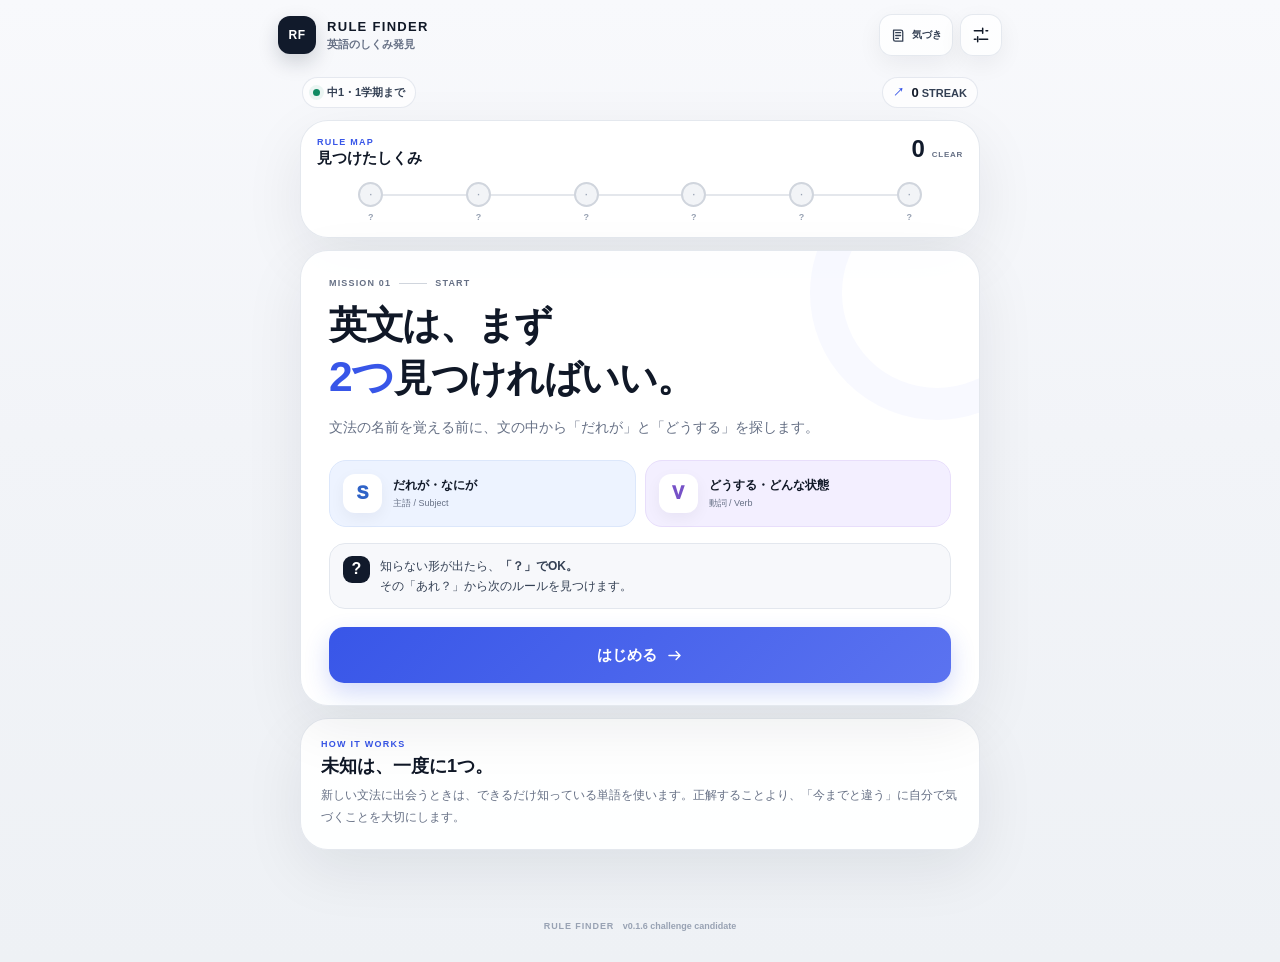
==== commit f05af1c9: "Update to v0.1.6 challenge" ====
--- a/index.html
+++ b/index.html
@@ -61,7 +61,7 @@
       <div class="home-intro">
         <span class="section-kicker">YOUR SESSION</span>
         <h1>今日は、どう進める？</h1>
-        <p>新しい規則を見つける。5問だけ使ってみる。しくみを整理する。わからなくなったら気づきに戻る。</p>
+        <p>新しい規則を見つける。5問だけ使ってみる。しくみを整理する。最後は、難しい英文にも挑戦する。</p>
       </div>
 
       <div class="mode-stack">
@@ -80,8 +80,13 @@
           <span class="mode-copy"><b>S・V・O・Cを学ぶ</b><small>それぞれの場所に、どんな単語・まとまりが入るのか整理する。</small></span>
           <span class="mode-arrow">→</span>
         </button>
+        <button id="challengeModeBtn" class="mode-card mode-challenge" type="button">
+          <span class="mode-index">04</span>
+          <span class="mode-copy"><b>難問にチャレンジ</b><small id="challengeModeText">高校・大学レベルの英文を、中学で学んだ見方で攻略する。</small></span>
+          <span id="challengeModeArrow" class="mode-arrow">→</span>
+        </button>
         <button id="homeNotebookBtn" class="mode-card mode-notebook" type="button">
-          <span class="mode-index">04</span>
+          <span class="mode-index">05</span>
           <span class="mode-copy"><b>気づきを振り返る</b><small>わからなくなったら、自分で見つけたルールへ戻る。</small></span>
           <span class="mode-arrow">→</span>
         </button>
@@ -184,7 +189,10 @@
       <p>5つの文型と、骨組みの外から情報を足すMまで発見しました。</p>
       <div class="rule-summary"><span>SV</span><span>SVC</span><span>SVO</span><span>SVOO</span><span>SVOC</span><span>＋M</span></div>
       <p class="complete-next">次は、疑問文・否定文・do / does・時制なども「今までとの違い」から発見できます。</p>
-      <button id="continueMixedBtn" class="primary-button full-button" type="button">5問だけ練習する</button>
+      <div class="complete-actions">
+        <button id="challengeFromCompleteBtn" class="challenge-primary-button" type="button">高校・大学レベルに挑む <span>→</span></button>
+        <button id="continueMixedBtn" class="secondary-button full-button" type="button">5問だけ練習する</button>
+      </div>
     </section>
 
     <section id="practiceCompleteCard" class="practice-complete-card hidden">
@@ -244,6 +252,51 @@
       </div>
     </section>
 
+    <section id="challengeIntroCard" class="challenge-intro-card hidden">
+      <div class="challenge-hero-line"><span class="section-kicker">FINAL CHALLENGE</span><span class="challenge-level-chip">高校・大学レベル</span></div>
+      <h1>知らない英文でも、<br><em>骨組み</em>は見つけられる。</h1>
+      <p>難しい単語や、まだ習っていない文法が混ざっていても大丈夫。単語の意味は補助を使い、<strong>S・V・O・C・Mの見方</strong>で挑戦します。</p>
+      <div class="challenge-purpose-grid">
+        <article><span>01</span><b>文型を見抜く</b><small>長い文でも大きなかたまりに分ける</small></article>
+        <article><span>02</span><b>穴埋め</b><small>その場所に入る品詞・役割から考える</small></article>
+        <article><span>03</span><b>並び替え</b><small>S→V→O/Cの骨組みから順番を作る</small></article>
+      </div>
+      <div class="challenge-rule-note"><span>POINT</span><p><b>知らない単語があっても失格ではありません。</b>「単語」を押せば、日本語の意味と品詞を確認できます。</p></div>
+      <button id="challengeStartBtn" class="challenge-primary-button" type="button">5問チャレンジを始める <span>→</span></button>
+    </section>
+
+    <section id="challengePlayCard" class="challenge-play-card hidden">
+      <div class="challenge-play-head">
+        <div><span id="challengeTypeLabel" class="section-kicker">STRUCTURE</span><h1 id="challengeQuestionTitle">文型を見抜く</h1><p id="challengeQuestionLead"></p></div>
+        <button id="challengeHintBtn" class="mini-button challenge-word-button" type="button" aria-expanded="false"><span>単語</span></button>
+      </div>
+      <div id="challengeProgress" class="challenge-progress" aria-label="難問チャレンジの進み具合"></div>
+      <div id="challengeHintBox" class="hint-box challenge-hint-box hidden"></div>
+      <div id="challengePrompt" class="challenge-prompt"></div>
+      <div id="challengeWork" class="challenge-work"></div>
+      <div id="challengeControls" class="challenge-controls"></div>
+      <button id="challengeCheckBtn" class="challenge-primary-button" type="button" disabled>答えを決める <span>→</span></button>
+    </section>
+
+    <section id="challengeFeedbackCard" class="challenge-feedback-card hidden">
+      <div class="challenge-feedback-head"><span id="challengeFeedbackKicker" class="section-kicker">RESULT</span><span id="challengeFeedbackPattern" class="challenge-pattern-reveal"></span></div>
+      <div id="challengeFeedbackMark" class="challenge-feedback-mark">✓</div>
+      <h1 id="challengeFeedbackTitle"></h1>
+      <div id="challengeFeedbackAnswer" class="challenge-answer-reveal"></div>
+      <div id="challengeFeedbackInsight" class="challenge-insight"></div>
+      <button id="challengeNextBtn" class="challenge-primary-button" type="button">次の難問へ <span>→</span></button>
+    </section>
+
+    <section id="challengeCompleteCard" class="challenge-complete-card hidden">
+      <span class="section-kicker">CHALLENGE COMPLETE</span>
+      <div class="challenge-complete-score"><strong id="challengeScore">0</strong><span>/5</span></div>
+      <h1 id="challengeCompleteTitle">難しい英文にも、同じ骨組みがあった。</h1>
+      <p id="challengeCompleteMessage"></p>
+      <div id="challengeResultList" class="challenge-result-list"></div>
+      <div class="challenge-transfer-card"><span>WHY THIS MATTERS</span><b>文型が見えると、穴埋め・並び替えでも「どこに何が入るか」を考えられる。</b><p>単語を全部知らなくても、文の役割を手がかりに選択肢を減らせます。</p></div>
+      <div class="challenge-summary-actions"><button id="challengeAgainBtn" class="challenge-primary-button" type="button">もう一度挑戦</button><button id="challengeHomeBtn" class="text-button full-button" type="button">ホームへ戻る</button></div>
+    </section>
+
     <section class="principle-card">
       <span class="section-kicker">HOW IT WORKS</span>
       <h2>未知は、一度に1つ。</h2>
@@ -288,15 +341,16 @@
     <span class="data-chip">共通基礎語彙・試作</span>
     <button id="applySettingsBtn" class="primary-button full-button" type="button">この範囲で学ぶ</button>
     <button id="resetProgressBtn" class="reset-button" type="button">学習記録を最初から</button>
-    <p class="fine-print">v0.1.4では学期別語彙は共通基礎の試作データです。教科書・Unit別データに差し替えられる構造にしています。</p>
+    <p class="fine-print">v0.1.6では学期別語彙は共通基礎の試作データです。教科書・Unit別データに差し替えられる構造にしています。</p>
   </section>
 
   <div id="toast" class="toast hidden" role="status" aria-live="polite"></div>
 
-  <footer><p>RULE FINDER <span>v0.1.4 role lab candidate</span></p></footer>
+  <footer><p>RULE FINDER <span>v0.1.6 challenge candidate</span></p></footer>
   <script src="./data/wordbank.js"></script>
   <script src="./core.js"></script>
   <script src="./data/role-guide.js"></script>
+  <script src="./data/challenge-bank.js"></script>
   <script src="./app.js"></script>
 </body>
 </html>
--- a/styles.css
+++ b/styles.css
@@ -81,3 +81,26 @@
 .learning-memory-card{margin-top:12px;padding:14px;border:1px solid var(--line);border-radius:18px;background:#fff}.learning-memory-card h2{font-size:16px;margin:4px 0 10px}.memory-lines{display:grid;grid-template-columns:1fr 1fr;gap:6px}.memory-lines p{margin:0;min-height:43px;border-radius:12px;background:var(--surface-2);border:1px solid var(--line);display:flex;align-items:center;gap:8px;padding:8px}.memory-role{width:27px;height:27px;border-radius:8px;background:#fff;display:grid;place-items:center;font-size:13px;flex:0 0 27px}.memory-lines span{font-size:9px;font-weight:750;color:var(--ink-2)}.role-s-text{color:var(--s)}.role-v-text{color:var(--v)}.role-o-text{color:var(--o)}.role-c-text{color:var(--c)}.learning-next-note{font-size:9px;line-height:1.7;color:var(--muted);margin:9px 2px 0}
 @media(min-width:640px){.learning-card{padding:28px}.learning-summary{grid-template-columns:repeat(4,1fr)}.role-pattern-list{grid-template-columns:1fr 1fr}.role-pattern-item{height:100%}}
 @media(max-width:380px){.learning-card{padding-left:13px;padding-right:13px}.learning-summary{grid-template-columns:1fr 1fr}.learning-summary-card{grid-template-columns:32px 1fr;padding:8px}.summary-role{width:32px;height:32px}.learning-tab span{display:none}.role-material-note b{font-size:9px}.memory-lines{grid-template-columns:1fr}}
+
+/* v0.1.6: final challenge / transfer to exam-style questions */
+.mode-challenge{background:linear-gradient(135deg,#151d31,#212d49);border-color:#253451;color:#fff;box-shadow:0 10px 28px rgba(17,26,43,.13)}
+.mode-challenge .mode-copy small{color:#b8c3d7}.mode-challenge .mode-index,.mode-challenge .mode-arrow{background:rgba(255,255,255,.09);color:#dfe7f5}.mode-challenge:hover{border-color:#3f5277;box-shadow:0 12px 30px rgba(17,26,43,.17)}
+.mode-challenge.is-locked{background:linear-gradient(135deg,#f4f5f7,#eceff3);border-color:#e1e5eb;color:#667085;box-shadow:none}.mode-challenge.is-locked .mode-copy small{color:#98a2b3}.mode-challenge.is-locked .mode-index,.mode-challenge.is-locked .mode-arrow{background:#e3e7ed;color:#7d8797}.mode-challenge.is-locked .mode-arrow{font-size:7px;letter-spacing:.08em}
+.challenge-intro-card,.challenge-play-card,.challenge-feedback-card,.challenge-complete-card{background:rgba(255,255,255,.97);border:1px solid rgba(227,231,238,.96);box-shadow:var(--shadow);border-radius:var(--radius-xl);padding:23px 16px 18px;animation:cardIn .2s ease;overflow:hidden;position:relative}
+.challenge-intro-card::before,.challenge-feedback-card::before,.challenge-complete-card::before{content:"";position:absolute;width:190px;height:190px;border-radius:50%;border:32px solid rgba(90,111,170,.045);right:-105px;top:-100px;pointer-events:none}
+.challenge-hero-line{display:flex;align-items:center;justify-content:space-between;gap:10px}.challenge-level-chip{font-size:7px;letter-spacing:.08em;font-weight:900;color:#445475;background:#eef1f7;border:1px solid #dde3ed;border-radius:999px;padding:5px 7px}.challenge-intro-card h1,.challenge-feedback-card h1,.challenge-complete-card h1{font-size:clamp(27px,7vw,37px);line-height:1.22;letter-spacing:-.04em;margin:12px 0 10px}.challenge-intro-card h1 em{font-style:normal;color:#43568b}.challenge-intro-card>p{font-size:12px;line-height:1.8;color:var(--muted);margin:0 0 16px}.challenge-intro-card>p strong{color:var(--ink)}
+.challenge-purpose-grid{display:grid;gap:7px;margin:0 0 12px}.challenge-purpose-grid article{display:grid;grid-template-columns:32px 1fr;grid-template-areas:"n b" "n s";gap:1px 8px;align-items:center;border:1px solid var(--line);border-radius:14px;padding:10px 11px;background:var(--surface-2)}.challenge-purpose-grid article>span{grid-area:n;width:30px;height:30px;border-radius:9px;background:#172238;color:#dce5f5;display:grid;place-items:center;font-size:8px;font-weight:950;letter-spacing:.05em}.challenge-purpose-grid b{grid-area:b;font-size:11px}.challenge-purpose-grid small{grid-area:s;font-size:8.5px;line-height:1.45;color:var(--muted)}
+.challenge-rule-note{display:grid;grid-template-columns:42px 1fr;gap:8px;align-items:start;padding:11px;border-radius:14px;background:#f1f4fa;border:1px solid #e0e6f0;margin-bottom:13px}.challenge-rule-note>span{font-size:7px;letter-spacing:.13em;font-weight:950;color:#536b9e;margin-top:3px}.challenge-rule-note p{font-size:9.5px;line-height:1.65;color:#536075;margin:0}.challenge-rule-note b{color:#293955}
+.challenge-primary-button{width:100%;min-height:52px;border:0;border-radius:15px;padding:12px 16px;background:linear-gradient(135deg,#172238,#2b3b5e);color:#fff;font-weight:850;box-shadow:0 10px 24px rgba(17,26,43,.18);display:flex;align-items:center;justify-content:center;gap:8px}.challenge-primary-button:active{transform:scale(.988)}.challenge-primary-button:disabled{opacity:.3;box-shadow:none;cursor:not-allowed}.challenge-primary-button span{font-weight:950}
+.challenge-play-head{display:flex;justify-content:space-between;align-items:flex-start;gap:10px}.challenge-play-head h1{font-size:24px;line-height:1.25;letter-spacing:-.035em;margin:6px 0 4px}.challenge-play-head p{font-size:10px;line-height:1.55;color:var(--muted);margin:0}.challenge-word-button{flex:0 0 50px;background:#f5f7fa!important;border-color:var(--line)!important}.challenge-progress{display:grid;grid-template-columns:repeat(5,1fr);gap:6px;margin:14px 0 10px}.challenge-progress span{height:26px;border-radius:8px;background:#f2f4f7;border:1px solid var(--line);display:grid;place-items:center;font-size:8px;font-weight:900;color:#98a2b3}.challenge-progress span.now{background:#172238;border-color:#172238;color:#fff;box-shadow:0 0 0 3px rgba(23,34,56,.08)}.challenge-progress span.done.good{background:var(--good-soft);border-color:#cde9df;color:var(--good)}.challenge-progress span.done.miss{background:var(--danger-soft);border-color:#f1d2cf;color:var(--danger)}
+.challenge-hint-box{margin-bottom:10px}.challenge-whole-meaning{padding:8px 0 10px;border-bottom:1px solid #e8ebf0;margin-bottom:3px}.challenge-whole-meaning b,.challenge-whole-meaning span{display:block}.challenge-whole-meaning b{font-size:8px;letter-spacing:.08em;color:#43568b;margin-bottom:3px}.challenge-whole-meaning span{font-size:10px;line-height:1.6;color:var(--ink-2)}
+.challenge-question-meta{display:flex;align-items:center;justify-content:space-between;gap:8px;margin:6px 0 9px}.challenge-question-meta span,.challenge-question-meta b{font-size:7px;letter-spacing:.07em;font-weight:900;border-radius:999px;padding:5px 7px}.challenge-question-meta span{background:#172238;color:#fff}.challenge-question-meta b{background:#eef1f7;color:#536075;border:1px solid #dde3ed}
+.challenge-work{margin:0 0 9px}.challenge-sentence-stage{min-height:190px;border-radius:20px;background:linear-gradient(155deg,#111a2b,#1c2942);display:grid;place-items:center;padding:18px 10px;position:relative;overflow:hidden}.challenge-sentence-stage::before{content:"";position:absolute;inset:0;background-image:linear-gradient(rgba(255,255,255,.025) 1px,transparent 1px),linear-gradient(90deg,rgba(255,255,255,.025) 1px,transparent 1px);background-size:22px 22px}.challenge-sentence-area{position:relative;z-index:1;display:flex;flex-wrap:wrap;justify-content:center;gap:7px;width:100%}.challenge-chunk{min-height:63px;min-width:72px;max-width:100%;border:1px solid rgba(255,255,255,.14);border-radius:14px;background:rgba(255,255,255,.075);color:#fff;padding:22px 10px 9px;position:relative;font-size:clamp(12px,3.4vw,17px);line-height:1.35;font-weight:780;box-shadow:inset 0 1px rgba(255,255,255,.05)}.challenge-chunk:active{transform:scale(.985)}.challenge-assigned{position:absolute;top:6px;left:7px;height:18px;min-width:19px;padding:0 5px;border-radius:6px;background:rgba(255,255,255,.11);display:grid;place-items:center;font-size:8px;font-weight:950}.challenge-chunk.has-role.role-s{border-color:rgba(76,126,224,.75)}.challenge-chunk.has-role.role-v{border-color:rgba(150,115,232,.8)}.challenge-chunk.has-role.role-o{border-color:rgba(230,145,80,.78)}.challenge-chunk.has-role.role-c{border-color:rgba(71,186,154,.78)}.challenge-chunk.has-role.role-m{border-color:rgba(160,174,194,.75)}
+.challenge-role-line{display:flex;align-items:center;gap:8px;margin:8px 2px 0}.challenge-role-line>span{font-size:7px;letter-spacing:.11em;font-weight:950;color:#7c8799}.challenge-role-line b{font-size:10px}.challenge-role-line small{font-size:8px;color:var(--muted);margin-left:auto}.challenge-controls{margin-bottom:10px}.challenge-role-palette{display:grid;grid-template-columns:repeat(5,1fr);gap:5px}.challenge-role-button{height:45px;border:1px solid var(--line);border-radius:12px;background:#fff;font-size:15px;font-weight:950;color:#5d687a}.challenge-role-button.active{background:#172238;color:#fff;border-color:#172238;box-shadow:0 5px 14px rgba(17,26,43,.14)}.challenge-role-button.role-s:not(.active){color:var(--s)}.challenge-role-button.role-v:not(.active){color:var(--v)}.challenge-role-button.role-o:not(.active){color:var(--o)}.challenge-role-button.role-c:not(.active){color:var(--c)}.challenge-role-button.role-m:not(.active){color:var(--m)}.challenge-clear-button{width:100%;min-height:38px;margin-top:6px;border:0;background:transparent;color:var(--muted);font-size:9px;font-weight:800}
+.challenge-gap-sentence{padding:20px 14px;border-radius:18px;background:#172238;color:#fff;font-size:clamp(18px,5vw,26px);line-height:1.55;font-weight:800;text-align:center;margin-top:4px}.challenge-gap-sentence mark{display:inline-block;background:rgba(255,255,255,.12);color:#93a9ff;border-bottom:2px solid #8298ef;border-radius:6px;padding:0 5px;margin:0 2px}.challenge-translation{font-size:10px;line-height:1.65;color:var(--muted);margin:8px 3px 0}.challenge-options{display:grid;grid-template-columns:1fr 1fr;gap:7px}.challenge-option{min-height:49px;border:1px solid var(--line);border-radius:13px;background:#fff;color:var(--ink);font-size:12px;font-weight:800}.challenge-option.selected{border-color:#2b3b5e;background:#edf1f8;color:#223454;box-shadow:0 0 0 3px rgba(43,59,94,.07)}
+.challenge-order-translation{border:1px solid #e0e6f0;background:#f4f6fa;border-radius:15px;padding:11px 12px}.challenge-order-translation>span{font-size:7px;letter-spacing:.12em;font-weight:950;color:#536b9e}.challenge-order-translation p{font-size:11px;line-height:1.65;margin:3px 0 0;color:var(--ink-2);font-weight:700}.challenge-order-answer{min-height:104px;margin-top:8px;border-radius:16px;border:1px dashed #c8d0dd;background:#fbfcfe;padding:9px;display:flex;flex-wrap:wrap;align-content:flex-start;gap:6px}.order-placeholder{width:100%;align-self:center;text-align:center;color:#98a2b3;font-size:9px}.order-selected-chip{min-height:39px;border:0;border-radius:10px;background:#172238;color:#fff;padding:7px 9px;font-size:10px;font-weight:760;display:flex;align-items:center;gap:5px;text-align:left}.order-selected-chip small{width:17px;height:17px;border-radius:5px;background:rgba(255,255,255,.12);display:grid;place-items:center;font-size:7px;flex:0 0 17px}.challenge-order-pool{display:flex;flex-wrap:wrap;gap:6px}.order-pool-chip{min-height:43px;border:1px solid var(--line);border-radius:11px;background:#fff;color:var(--ink-2);padding:8px 10px;font-size:10px;font-weight:750}.order-pool-chip.used{opacity:.28}
+.challenge-feedback-head{display:flex;align-items:center;justify-content:space-between;gap:10px}.challenge-pattern-reveal{font-size:9px;letter-spacing:.05em;font-weight:950;color:#43568b;background:#eef1f7;border:1px solid #dde3ed;border-radius:999px;padding:5px 8px}.challenge-feedback-mark{width:53px;height:53px;border-radius:17px;background:var(--good-soft);color:var(--good);display:grid;place-items:center;font-size:25px;font-weight:950;margin-top:14px}.challenge-feedback-card.is-wrong .challenge-feedback-mark{background:var(--warn-soft);color:var(--warn)}.challenge-feedback-card h1{font-size:25px}.challenge-answer-reveal{border-radius:16px;background:#172238;color:#fff;padding:11px;margin-bottom:10px}.challenge-structure-answer,.challenge-order-correct{display:flex;flex-wrap:wrap;gap:5px}.challenge-structure-answer span,.challenge-order-correct span{border-radius:9px;background:rgba(255,255,255,.08);padding:7px 8px;font-size:9px;line-height:1.45;display:flex;align-items:center;gap:5px}.challenge-structure-answer b{width:20px;height:20px;border-radius:6px;background:#fff;color:#172238;display:grid;place-items:center;font-size:8px}.challenge-order-correct small{width:18px;height:18px;border-radius:5px;background:rgba(255,255,255,.12);display:grid;place-items:center;font-size:7px}.challenge-gap-answer{font-size:12px;line-height:1.7;text-align:center}.challenge-gap-answer strong{color:#9fb0ff;padding:0 4px}.challenge-insight{border:1px solid #dde3ed;border-radius:15px;padding:11px;background:#f4f6fa;margin-bottom:12px}.challenge-insight>span{display:block;font-size:7px;letter-spacing:.11em;font-weight:950;color:#536b9e;margin-bottom:4px}.challenge-insight p{font-size:10px;line-height:1.65;color:#35445f;font-weight:750;margin:0 0 7px}.challenge-insight>div{font-size:8.5px;line-height:1.6;color:#68758b;border-top:1px solid #e1e6ee;padding-top:7px}
+.challenge-complete-score{display:flex;align-items:end;gap:3px;margin-top:15px}.challenge-complete-score strong{font-size:54px;line-height:.85;letter-spacing:-.06em;color:#172238}.challenge-complete-score span{font-size:15px;color:var(--muted);font-weight:800}.challenge-complete-card h1{font-size:25px;margin-top:10px}.challenge-complete-card>p{font-size:11px;line-height:1.75;color:var(--muted);margin:0 0 12px}.challenge-result-list{display:grid;gap:5px;margin-bottom:12px}.challenge-result-row{display:grid;grid-template-columns:27px 1fr auto auto;align-items:center;gap:7px;border-radius:12px;background:var(--surface-2);border:1px solid var(--line);padding:8px 9px}.challenge-result-row>span{width:26px;height:26px;border-radius:8px;background:#fff;display:grid;place-items:center;border:1px solid var(--line);font-size:8px;font-weight:900}.challenge-result-row b{font-size:9px}.challenge-result-row small{font-size:7px;color:var(--muted)}.challenge-result-row em{font-style:normal;font-size:7px;font-weight:950;letter-spacing:.05em}.challenge-result-row.is-good em{color:var(--good)}.challenge-result-row.is-miss em{color:var(--warn)}.challenge-transfer-card{padding:12px;border-radius:15px;background:#172238;color:#fff;margin-bottom:11px}.challenge-transfer-card>span{display:block;font-size:7px;letter-spacing:.12em;color:#93a9d1;font-weight:950}.challenge-transfer-card b{display:block;font-size:10px;line-height:1.6;margin:4px 0}.challenge-transfer-card p{font-size:8.5px;line-height:1.6;color:#b7c3d6;margin:0}.challenge-summary-actions{display:grid;gap:6px}
+@media(min-width:640px){.challenge-intro-card,.challenge-play-card,.challenge-feedback-card,.challenge-complete-card{padding:28px}.challenge-purpose-grid{grid-template-columns:repeat(3,1fr)}.challenge-purpose-grid article{grid-template-columns:1fr;grid-template-areas:"n" "b" "s";align-content:start}.challenge-purpose-grid article>span{margin-bottom:5px}.challenge-sentence-stage{min-height:230px}.challenge-options{grid-template-columns:repeat(4,1fr)}}
+@media(max-width:380px){.challenge-intro-card,.challenge-play-card,.challenge-feedback-card,.challenge-complete-card{padding-left:13px;padding-right:13px}.challenge-play-head h1{font-size:21px}.challenge-role-button{height:43px}.challenge-chunk{min-width:66px;padding-left:8px;padding-right:8px}.challenge-options{grid-template-columns:1fr 1fr}}
+.complete-actions{display:grid;gap:7px;margin-top:13px}.complete-actions .secondary-button{min-height:48px}
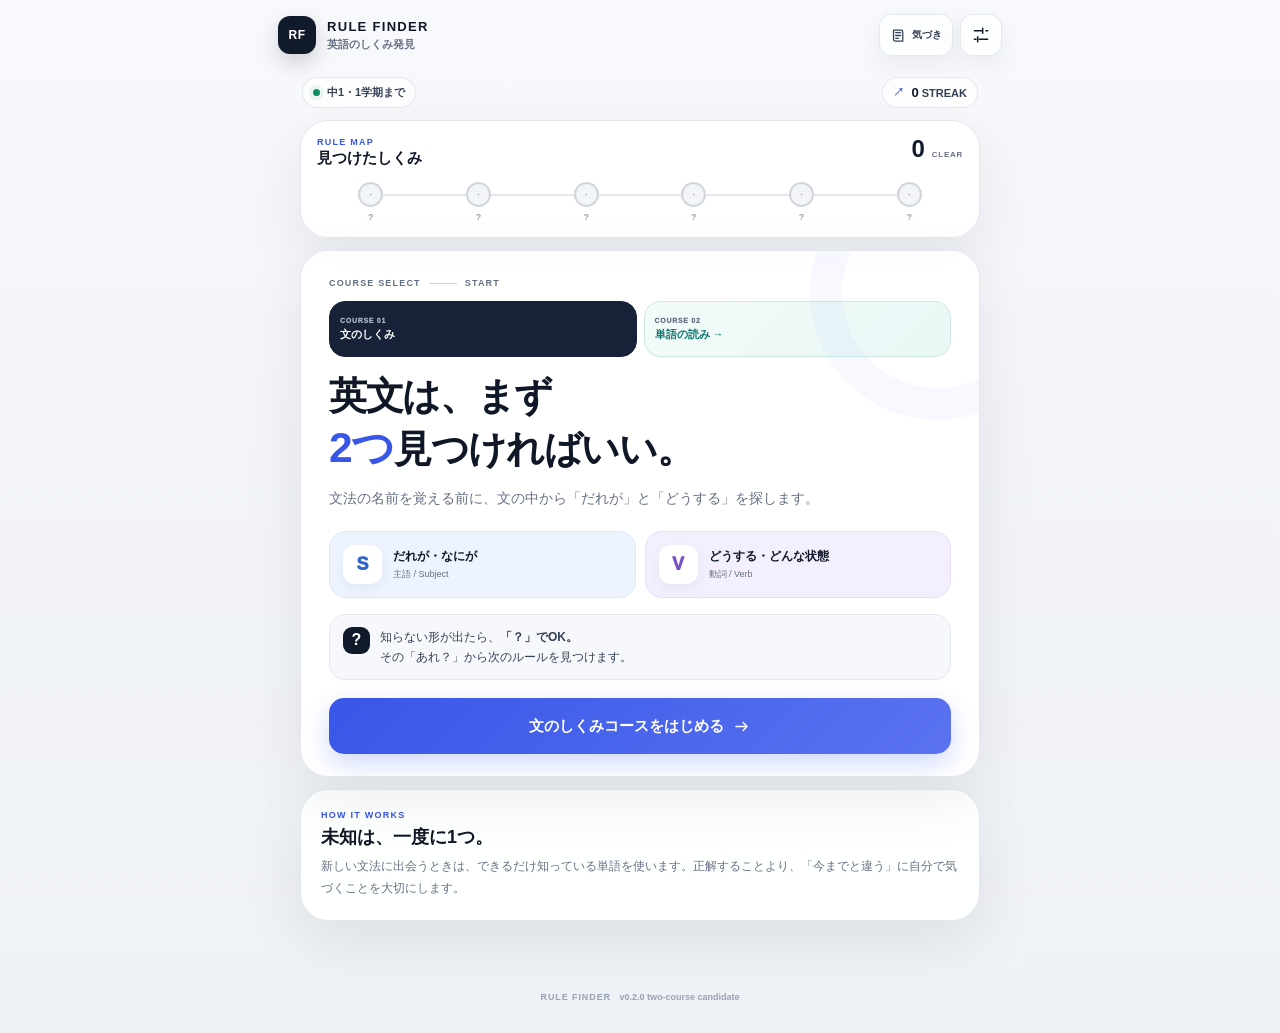
==== commit 7e15d4ff: "Update version" ====
--- a/index.html
+++ b/index.html
@@ -59,9 +59,14 @@
 
     <section id="homeCard" class="home-card hidden">
       <div class="home-intro">
-        <span class="section-kicker">YOUR SESSION</span>
-        <h1>今日は、どう進める？</h1>
-        <p>新しい規則を見つける。5問だけ使ってみる。しくみを整理する。最後は、難しい英文にも挑戦する。</p>
+        <span class="section-kicker">COURSE 01 · GRAMMAR CODE</span>
+        <h1>文のしくみを発見する。</h1>
+        <p>今まで作ってきた文法コースです。S・V・O・C・Mを手がかりに、文の骨組みを見抜けるようにします。</p>
+      </div>
+
+      <div class="course-switch-panel" aria-label="大きなコースを切り替える">
+        <div class="course-switch-card active"><small>COURSE 01</small><b>文のしくみ</b></div>
+        <a class="course-switch-card phonics-link" href="./phonics.html"><small>COURSE 02 · NEW</small><b>単語の読みを発見 →</b></a>
       </div>
 
       <div class="mode-stack">
@@ -99,7 +104,11 @@
     </section>
 
     <section id="introCard" class="hero-card">
-      <div class="mission-label"><span>MISSION 01</span><i></i><span>START</span></div>
+      <div class="mission-label"><span>COURSE SELECT</span><i></i><span>START</span></div>
+      <div class="course-switch-panel intro-course-switch" aria-label="大きなコースを選ぶ">
+        <div class="course-switch-card active"><small>COURSE 01</small><b>文のしくみ</b></div>
+        <a class="course-switch-card phonics-link" href="./phonics.html"><small>COURSE 02</small><b>単語の読み →</b></a>
+      </div>
       <h1>英文は、まず<br><em>2つ</em>見つければいい。</h1>
       <p class="hero-lead">文法の名前を覚える前に、文の中から「だれが」と「どうする」を探します。</p>
 
@@ -119,7 +128,7 @@
         <p>知らない形が出たら、<b>「？」でOK。</b><br>その「あれ？」から次のルールを見つけます。</p>
       </div>
       <button id="startBtn" class="primary-button hero-action" type="button">
-        <span>はじめる</span><svg viewBox="0 0 24 24" aria-hidden="true"><path d="M5 12h14M14 7l5 5-5 5"/></svg>
+        <span>文のしくみコースをはじめる</span><svg viewBox="0 0 24 24" aria-hidden="true"><path d="M5 12h14M14 7l5 5-5 5"/></svg>
       </button>
     </section>
 
@@ -341,12 +350,12 @@
     <span class="data-chip">共通基礎語彙・試作</span>
     <button id="applySettingsBtn" class="primary-button full-button" type="button">この範囲で学ぶ</button>
     <button id="resetProgressBtn" class="reset-button" type="button">学習記録を最初から</button>
-    <p class="fine-print">v0.1.6では学期別語彙は共通基礎の試作データです。教科書・Unit別データに差し替えられる構造にしています。</p>
+    <p class="fine-print">v0.2.0では学期別語彙は共通基礎の試作データです。教科書・Unit別データに差し替えられる構造にしています。</p>
   </section>
 
   <div id="toast" class="toast hidden" role="status" aria-live="polite"></div>
 
-  <footer><p>RULE FINDER <span>v0.1.6 challenge candidate</span></p></footer>
+  <footer><p>RULE FINDER <span>v0.2.0 two-course candidate</span></p></footer>
   <script src="./data/wordbank.js"></script>
   <script src="./core.js"></script>
   <script src="./data/role-guide.js"></script>
--- a/styles.css
+++ b/styles.css
@@ -104,3 +104,20 @@
 @media(min-width:640px){.challenge-intro-card,.challenge-play-card,.challenge-feedback-card,.challenge-complete-card{padding:28px}.challenge-purpose-grid{grid-template-columns:repeat(3,1fr)}.challenge-purpose-grid article{grid-template-columns:1fr;grid-template-areas:"n" "b" "s";align-content:start}.challenge-purpose-grid article>span{margin-bottom:5px}.challenge-sentence-stage{min-height:230px}.challenge-options{grid-template-columns:repeat(4,1fr)}}
 @media(max-width:380px){.challenge-intro-card,.challenge-play-card,.challenge-feedback-card,.challenge-complete-card{padding-left:13px;padding-right:13px}.challenge-play-head h1{font-size:21px}.challenge-role-button{height:43px}.challenge-chunk{min-width:66px;padding-left:8px;padding-right:8px}.challenge-options{grid-template-columns:1fr 1fr}}
 .complete-actions{display:grid;gap:7px;margin-top:13px}.complete-actions .secondary-button{min-height:48px}
+
+/* v0.2.0: two-course architecture / WORD CODE phonics discovery */
+.phonics-brand{text-decoration:none;color:inherit}.phonics-brand .brand-mark{background:linear-gradient(135deg,#0f766e,#0d9488)}
+.course-jump-button{height:42px;min-width:58px;border-radius:13px;background:rgba(255,255,255,.8);border:1px solid var(--line);display:flex;align-items:center;justify-content:center;gap:5px;text-decoration:none;color:var(--ink-2);font-size:9px;font-weight:900;box-shadow:var(--shadow-sm)}.course-jump-button b{color:var(--accent)}
+.phonics-course-switcher{display:grid;grid-template-columns:1fr 1fr;gap:7px;margin:5px 0 12px}.course-tab{min-height:54px;border-radius:15px;border:1px solid var(--line);background:rgba(255,255,255,.78);padding:10px 12px;text-decoration:none;color:var(--muted);display:flex;flex-direction:column;justify-content:center;box-shadow:0 5px 15px rgba(16,24,39,.025)}.course-tab small{font-size:7px;letter-spacing:.12em;font-weight:950}.course-tab b{font-size:11px;margin-top:3px}.course-tab.active{background:linear-gradient(135deg,#103c3a,#0f766e);border-color:#0f766e;color:#fff;box-shadow:0 9px 24px rgba(15,118,110,.16)}
+.phonics-progress-card,.phonics-card{background:rgba(255,255,255,.96);border:1px solid rgba(227,231,238,.95);box-shadow:var(--shadow);border-radius:var(--radius-xl)}.phonics-progress-card{padding:15px 15px 14px;margin-bottom:12px}.phonics-found-number{font-size:24px;line-height:1;color:#0f766e}.phonics-found-number::after{content:" FOUND";font-size:7px;letter-spacing:.1em;color:var(--muted);margin-left:3px}.phonics-progress-map{display:flex;gap:5px;overflow-x:auto;padding:12px 1px 2px;scrollbar-width:none}.phonics-progress-map::-webkit-scrollbar{display:none}.phonics-progress-node{flex:0 0 48px;display:grid;justify-items:center;gap:5px}.phonics-progress-node span{width:25px;height:25px;border-radius:50%;display:grid;place-items:center;border:2px solid #d0d5dd;background:#f2f4f7;color:#98a2b3;font-size:8px;font-weight:950}.phonics-progress-node b{font-size:7px;color:#98a2b3;white-space:nowrap;max-width:48px;overflow:hidden;text-overflow:ellipsis}.phonics-progress-node.done span{background:#0f766e;border-color:#0f766e;color:#fff}.phonics-progress-node.done b{color:#344054}.phonics-progress-node.current span{background:#fff;border-color:#0f766e;color:#0f766e;box-shadow:0 0 0 4px rgba(15,118,110,.1)}.phonics-progress-node.current b{color:#0f766e}
+.phonics-card{padding:24px 17px 18px;animation:cardIn .2s ease}.phonics-card h1{font-size:clamp(25px,6.8vw,35px);line-height:1.25;letter-spacing:-.035em;margin:10px 0 10px}.phonics-card h1 em{font-style:normal;color:#0f766e}.phonics-lead,.phonics-home-head p,.phonics-question-head p{font-size:12px;line-height:1.75;color:var(--muted);margin:0 0 16px}.phonics-example-hero{display:grid;grid-template-columns:1fr auto 1fr;gap:8px;align-items:center;padding:13px;border-radius:18px;background:linear-gradient(145deg,#102323,#123a38);color:#fff;margin-bottom:12px}.phonics-example-hero>div:not(.phonics-discovery-chip){min-width:0}.phonics-example-hero span{display:block;font-size:22px;font-weight:900;letter-spacing:.01em}.phonics-example-hero small{font-size:8px;color:#b9d2d0}.phonics-example-hero i{font-style:normal;color:#88aaa7;font-weight:900}.phonics-example-hero>b{grid-column:1/-1;text-align:center;color:#6ee7d8;font-size:12px}.phonics-discovery-chip{grid-column:1/-1;padding:9px 10px;border-radius:12px;background:rgba(255,255,255,.08);border:1px solid rgba(255,255,255,.1)}.phonics-discovery-chip small,.phonics-discovery-chip strong{display:block}.phonics-discovery-chip small{font-size:7px;letter-spacing:.12em;color:#91c7c1}.phonics-discovery-chip strong{font-size:15px;margin-top:2px}.phonics-principles{display:grid;grid-template-columns:repeat(3,1fr);gap:6px;margin-bottom:12px}.phonics-principles article{min-width:0;border:1px solid var(--line);border-radius:14px;background:var(--surface-2);padding:10px 8px}.phonics-principles span,.phonics-principles b,.phonics-principles small{display:block}.phonics-principles span{font-size:7px;color:#0f766e;font-weight:950;letter-spacing:.08em}.phonics-principles b{font-size:11px;margin:3px 0}.phonics-principles small{font-size:7.5px;line-height:1.45;color:var(--muted)}.phonics-audio-note{display:grid;grid-template-columns:auto 1fr;gap:9px;align-items:start;padding:11px 12px;border-radius:14px;background:#eef8f7;border:1px solid #d5ebe8;margin-bottom:14px}.phonics-audio-note b{font-size:9px;color:#0f766e}.phonics-audio-note span{font-size:9px;line-height:1.6;color:#475467}.phonics-home-head h1{font-size:27px}.phonics-mode-discover{background:linear-gradient(135deg,#fff,#f0fbf9);border-color:#d5ebe8}.phonics-mode-discover .mode-index,.phonics-mode-discover .mode-arrow{background:#e2f6f3;color:#0f766e}.phonics-mode-practice{background:linear-gradient(135deg,#fff,#f7f8ff);border-color:#dfe4fb}.phonics-mode-practice .mode-index,.phonics-mode-practice .mode-arrow{background:#eef1ff;color:#3856e8}.phonics-mode-map .mode-index,.phonics-mode-map .mode-arrow{background:#f2f4f7;color:#475467}.phonics-mastery-panel{margin-top:13px;padding-top:11px;border-top:1px solid var(--line)}.phonics-empty-mastery{font-size:9px;line-height:1.6;color:var(--muted);padding:10px 2px}
+.phonics-question-head{display:flex;align-items:flex-start;justify-content:space-between;gap:10px}.phonics-question-head h1{font-size:24px;margin:6px 0 4px}.phonics-counter{flex:0 0 auto;border-radius:999px;background:#eef8f7;border:1px solid #d5ebe8;color:#0f766e;padding:6px 8px;font-size:8px;font-weight:950}.phonics-instruction{padding:10px 11px;border-radius:14px;background:#122726;color:#fff;margin-bottom:11px}.phonics-instruction span,.phonics-instruction b{display:block}.phonics-instruction span{font-size:7px;letter-spacing:.12em;color:#7fd3ca;font-weight:950}.phonics-instruction b{font-size:9.5px;line-height:1.55;margin-top:3px}.phonics-word-grid{display:grid;grid-template-columns:1fr 1fr;gap:7px}.phonics-word-card{min-height:92px;border:1px solid var(--line);border-radius:16px;background:#fff;padding:13px 10px;text-align:left;box-shadow:0 5px 15px rgba(16,24,39,.025)}.phonics-word-card:active{transform:scale(.985)}.phonics-word-text{display:block;font-size:23px;font-weight:900;letter-spacing:-.02em;color:#172238}.phonics-word-card mark,.phonics-big-word mark,.phonics-probe-word mark,.phonics-feedback-word mark{background:#dff7f3;color:#087267;border-radius:5px;padding:0 2px}.phonics-word-card small{display:block;font-size:8px;color:var(--muted);margin-top:4px}.phonics-word-card i{display:block;font-style:normal;font-size:8px;font-weight:900;color:#0f766e;margin-top:9px}.phonics-question-box{margin-top:11px;padding:12px;border:1px solid var(--line);border-radius:17px;background:var(--surface-2)}.phonics-question-box>small{display:block;font-size:7px;letter-spacing:.12em;color:#0f766e;font-weight:950}.phonics-question-box>b{display:block;font-size:10px;line-height:1.6;margin:4px 0 9px}.phonics-guess-options{display:grid;gap:6px}.phonics-guess-button{min-height:47px;border:1px solid var(--line);border-radius:12px;background:#fff;color:#344054;text-align:left;padding:9px 11px;font-size:10px;font-weight:800}.phonics-guess-button:active{transform:scale(.99)}
+.phonics-reveal-head{display:flex;align-items:center;justify-content:space-between;gap:8px}.phonics-pattern-pill{border-radius:999px;background:#e2f6f3;color:#0f766e;border:1px solid #cce9e4;padding:5px 8px;font-size:8px;font-weight:950}.phonics-reveal-mark{width:51px;height:51px;border-radius:16px;background:#e2f6f3;color:#0f766e;display:grid;place-items:center;font-size:24px;font-weight:950;margin-top:14px}.phonics-reveal-card h1{font-size:25px}.phonics-rule-reveal{padding:12px;border-radius:16px;background:#f4f8f8;border:1px solid #dcebea;margin-bottom:11px}.phonics-rule-reveal p{font-size:10px;line-height:1.7;color:#344054;margin:8px 0 5px;font-weight:720}.phonics-rule-reveal>small{font-size:8.5px;line-height:1.6;color:var(--muted)}.phonics-sound-result{display:flex;align-items:end;gap:9px}.phonics-sound-result strong{font-size:25px;color:#0f766e}.phonics-sound-result span{font-size:9px;color:#475467;padding-bottom:3px}.phonics-contrast-area{display:grid;gap:6px;margin-bottom:11px}.phonics-contrast-row{display:grid;grid-template-columns:1fr auto 1fr;align-items:center;gap:6px;padding:8px;border:1px solid var(--line);border-radius:13px}.phonics-contrast-row button{min-height:38px;border:0;border-radius:10px;background:#172238;color:#fff;font-size:12px;font-weight:850}.phonics-contrast-row b{color:#0f766e}.phonics-contrast-row small{grid-column:1/-1;text-align:center;font-size:7.5px;color:var(--muted)}.phonics-probe-box{padding:13px;border-radius:17px;background:#172238;color:#fff;margin-bottom:11px}.phonics-probe-box>span{display:block;font-size:7px;letter-spacing:.12em;color:#77cfc6;font-weight:950}.phonics-probe-box>p{font-size:8.5px;line-height:1.6;color:#bac4d4}.phonics-probe-word{text-align:center;padding:9px 0}.phonics-probe-word strong{display:block;font-size:35px;letter-spacing:-.03em}.phonics-probe-word small{display:block;color:#9eabbf;font-size:8px;margin-top:3px}.phonics-audio-primary{width:100%;min-height:49px;border:1px solid rgba(255,255,255,.12);border-radius:13px;background:rgba(255,255,255,.08);color:#fff;display:flex;align-items:center;justify-content:center;gap:7px;font-size:10px;font-weight:850}.phonics-audio-primary.heard{background:rgba(72,187,164,.16);border-color:rgba(91,207,183,.28)}.speaker-icon{width:24px;height:24px;border-radius:8px;background:rgba(255,255,255,.1);display:grid;place-items:center;font-size:8px}.phonics-probe-prompt{text-align:center!important;margin-bottom:0!important}
+.phonics-map-list{display:grid;gap:8px;margin-bottom:12px}.phonics-map-item{border:1px solid var(--line);border-radius:16px;background:#fff;padding:11px}.phonics-map-item-head{display:flex;align-items:center;gap:7px;flex-wrap:wrap}.phonics-map-item-head span{font-size:7px;color:#0f766e;font-weight:950;letter-spacing:.08em}.phonics-map-item-head b{font-size:11px}.phonics-map-item-head strong{margin-left:auto;font-size:13px;color:#0f766e}.phonics-map-item p{font-size:9px;line-height:1.6;color:#475467;margin:6px 0}.phonics-map-examples{display:flex;flex-wrap:wrap;gap:5px}.phonics-map-examples button{min-height:34px;border:1px solid #dcebea;border-radius:9px;background:#f3faf9;color:#245b56;padding:6px 8px;font-size:9px;font-weight:800}.phonics-map-examples small{font-size:6px;color:#0f766e}.phonics-map-note{display:block;border-top:1px solid var(--line);margin-top:8px;padding-top:7px;font-size:7.5px;line-height:1.55;color:var(--muted)}
+.phonics-practice-stage{min-height:205px;border-radius:21px;background:linear-gradient(155deg,#111a2b,#183b39);color:#fff;display:grid;place-items:center;align-content:center;padding:18px 12px;margin:10px 0;position:relative;overflow:hidden}.phonics-focus-label{font-size:7px;letter-spacing:.12em;color:#82cfc7;font-weight:950}.phonics-big-word{font-size:clamp(42px,13vw,62px);font-weight:920;letter-spacing:-.045em;margin:7px 0}.phonics-meaning-button{border:1px solid rgba(255,255,255,.15);border-radius:999px;background:rgba(255,255,255,.07);color:#c4d0df;min-height:34px;padding:5px 10px;font-size:8px;font-weight:800}.phonics-practice-meaning{font-size:9px;color:#d5e0eb;margin:8px 0 0}.phonics-sound-choices{display:grid;grid-template-columns:1fr 1fr;gap:6px;margin-bottom:9px}.phonics-sound-choice{min-height:55px;border:1px solid var(--line);border-radius:13px;background:#fff;color:#344054;padding:8px}.phonics-sound-choice b,.phonics-sound-choice small{display:block}.phonics-sound-choice b{font-size:14px}.phonics-sound-choice small{font-size:7.5px;color:var(--muted);margin-top:2px}.phonics-sound-choice.selected{border-color:#0f766e;background:#effaf8;box-shadow:0 0 0 3px rgba(15,118,110,.08)}.phonics-feedback-word{font-size:30px;font-weight:900;color:#172238}.phonics-feedback-card .phonics-audio-primary{background:#172238;border-color:#172238;margin-bottom:8px}.phonics-practice-results{display:grid;gap:5px;margin:10px 0 12px}.phonics-bottom-principle{margin-top:12px}
+.course-switch-panel{display:grid;grid-template-columns:1fr 1fr;gap:7px;margin-bottom:14px}.course-switch-card{min-height:68px;border:1px solid var(--line);border-radius:16px;padding:10px;text-decoration:none;color:var(--ink-2);background:#fff;display:flex;flex-direction:column;justify-content:center}.course-switch-card small{font-size:7px;letter-spacing:.1em;font-weight:950;color:var(--muted)}.course-switch-card b{font-size:11px;margin-top:3px}.course-switch-card.active{background:#172238;color:#fff;border-color:#172238}.course-switch-card.active small{color:#aab6c9}.course-switch-card.phonics-link{background:linear-gradient(135deg,#f3fbfa,#e9f7f5);border-color:#cfe8e4}.course-switch-card.phonics-link b{color:#0f766e}
+@media(min-width:640px){.phonics-card{padding:28px}.phonics-word-grid{grid-template-columns:repeat(4,1fr)}.phonics-guess-options{grid-template-columns:repeat(3,1fr)}.phonics-sound-choices{grid-template-columns:repeat(3,1fr)}.phonics-example-hero{grid-template-columns:1fr auto 1fr auto 1.4fr}.phonics-example-hero>b,.phonics-discovery-chip{grid-column:auto}.phonics-example-hero>b{transform:rotate(-90deg)}}
+@media(max-width:380px){.phonics-card{padding-left:13px;padding-right:13px}.phonics-word-text{font-size:21px}.phonics-principles small{font-size:7px}.phonics-progress-node{flex-basis:44px}.course-tab{padding:8px 9px}}
+.intro-course-alternative{margin-top:8px;min-height:52px;border:1px solid #cfe8e4;border-radius:14px;background:#f1faf9;text-decoration:none;color:#175e58;padding:9px 12px;display:flex;flex-direction:column;justify-content:center}.intro-course-alternative small{font-size:7px;letter-spacing:.12em;font-weight:950;color:#0f766e}.intro-course-alternative b{font-size:9px;line-height:1.55;margin-top:2px}
+.phonics-mode-memory{background:linear-gradient(135deg,#fff,#fff9f2);border-color:#f0e2cf}.phonics-mode-memory .mode-index,.phonics-mode-memory .mode-arrow{background:#fff0dc;color:#a25b13}.phonics-memory-stage .phonics-audio-primary{max-width:290px;margin-top:4px}.phonics-memory-meaning-area{margin-top:10px;padding:12px;border:1px solid var(--line);border-radius:16px;background:var(--surface-2)}.phonics-memory-meaning-area>span{display:block;font-size:7px;letter-spacing:.12em;font-weight:950;color:#a25b13}.phonics-memory-meaning-area>b{display:block;font-size:10px;margin:4px 0 9px}.phonics-memory-options{display:grid;grid-template-columns:1fr 1fr;gap:6px}.phonics-memory-option{min-height:48px;border:1px solid var(--line);border-radius:12px;background:#fff;color:#344054;padding:8px;font-size:10px;font-weight:800}.phonics-memory-option:active{transform:scale(.985)}
+.intro-course-switch{margin:13px 0 16px}.intro-course-switch .course-switch-card{min-height:56px}
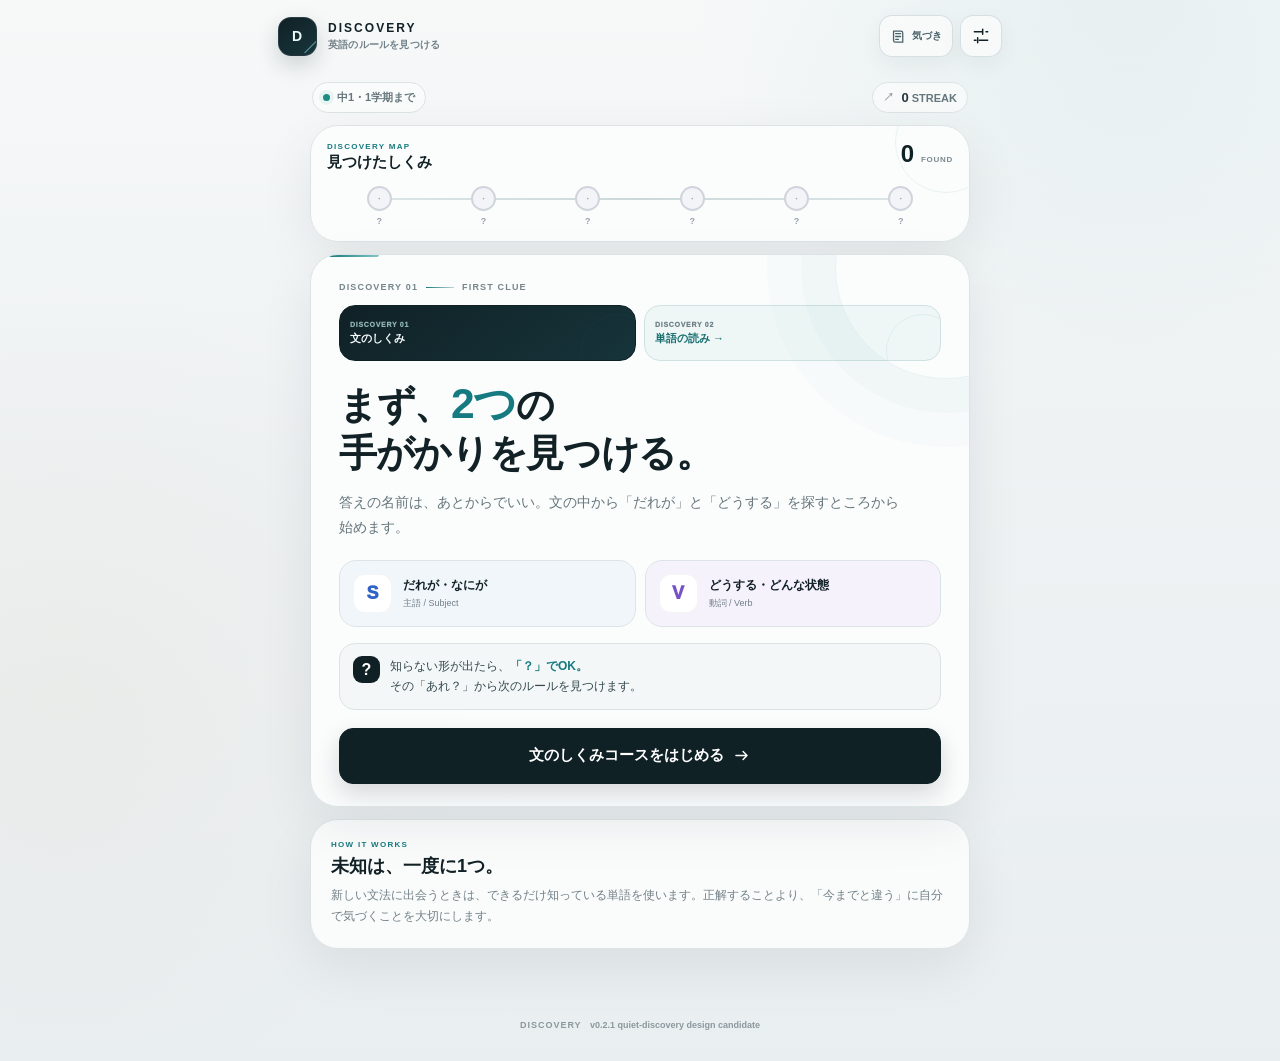
==== commit 908bc089: "Update to v0.2.1 quiet discovery design" ====
--- a/index.html
+++ b/index.html
@@ -5,7 +5,7 @@
   <meta name="viewport" content="width=device-width, initial-scale=1, viewport-fit=cover">
   <meta name="theme-color" content="#111a2b">
   <meta name="description" content="英文の中から規則を少しずつ発見していく、中学生向け英語学習アプリ。">
-  <title>RULE FINDER｜英語のしくみ発見</title>
+  <title>DISCOVERY｜英語のしくみ発見</title>
   <link rel="manifest" href="./manifest.webmanifest">
   <link rel="icon" href="./icon.svg" type="image/svg+xml">
   <link rel="stylesheet" href="./styles.css">
@@ -15,11 +15,11 @@
   <div class="ambient ambient-two" aria-hidden="true"></div>
 
   <header class="app-header">
-    <div class="brand" aria-label="RULE FINDER 英語のしくみ発見">
-      <div class="brand-mark" aria-hidden="true">RF</div>
+    <div class="brand" aria-label="DISCOVERY 英語のしくみ発見">
+      <div class="brand-mark" aria-hidden="true">D</div>
       <div class="brand-copy">
-        <strong>RULE FINDER</strong>
-        <span>英語のしくみ発見</span>
+        <strong>DISCOVERY</strong>
+        <span>英語のルールを見つける</span>
       </div>
     </div>
     <div class="header-actions">
@@ -50,7 +50,7 @@
 
     <section class="rule-map-card" aria-label="発見した文のしくみ">
       <div class="section-heading compact">
-        <div><span class="section-kicker">RULE MAP</span><h2>見つけたしくみ</h2></div>
+        <div><span class="section-kicker">DISCOVERY MAP</span><h2>見つけたしくみ</h2></div>
         <strong id="successCount" class="success-number">0</strong>
       </div>
       <div id="ruleMap" class="rule-map" aria-label="文型の進捗"></div>
@@ -59,14 +59,14 @@
 
     <section id="homeCard" class="home-card hidden">
       <div class="home-intro">
-        <span class="section-kicker">COURSE 01 · GRAMMAR CODE</span>
-        <h1>文のしくみを発見する。</h1>
-        <p>今まで作ってきた文法コースです。S・V・O・C・Mを手がかりに、文の骨組みを見抜けるようにします。</p>
+        <span class="section-kicker">DISCOVERY 01 · GRAMMAR CODE</span>
+        <h1>英文の中に、<br>隠れたしくみを見つける。</h1>
+        <p>S・V・O・C・Mを手がかりに、「あれ？」から規則を見つけます。覚える前に、自分で気づくコースです。</p>
       </div>
 
       <div class="course-switch-panel" aria-label="大きなコースを切り替える">
-        <div class="course-switch-card active"><small>COURSE 01</small><b>文のしくみ</b></div>
-        <a class="course-switch-card phonics-link" href="./phonics.html"><small>COURSE 02 · NEW</small><b>単語の読みを発見 →</b></a>
+        <div class="course-switch-card active"><small>DISCOVERY 01</small><b>文のしくみ</b></div>
+        <a class="course-switch-card phonics-link" href="./phonics.html"><small>DISCOVERY 02</small><b>単語の読みを発見 →</b></a>
       </div>
 
       <div class="mode-stack">
@@ -104,13 +104,13 @@
     </section>
 
     <section id="introCard" class="hero-card">
-      <div class="mission-label"><span>COURSE SELECT</span><i></i><span>START</span></div>
+      <div class="mission-label"><span>DISCOVERY 01</span><i></i><span>FIRST CLUE</span></div>
       <div class="course-switch-panel intro-course-switch" aria-label="大きなコースを選ぶ">
-        <div class="course-switch-card active"><small>COURSE 01</small><b>文のしくみ</b></div>
-        <a class="course-switch-card phonics-link" href="./phonics.html"><small>COURSE 02</small><b>単語の読み →</b></a>
-      </div>
-      <h1>英文は、まず<br><em>2つ</em>見つければいい。</h1>
-      <p class="hero-lead">文法の名前を覚える前に、文の中から「だれが」と「どうする」を探します。</p>
+        <div class="course-switch-card active"><small>DISCOVERY 01</small><b>文のしくみ</b></div>
+        <a class="course-switch-card phonics-link" href="./phonics.html"><small>DISCOVERY 02</small><b>単語の読み →</b></a>
+      </div>
+      <h1>まず、<em>2つ</em>の<br>手がかりを見つける。</h1>
+      <p class="hero-lead">答えの名前は、あとからでいい。文の中から「だれが」と「どうする」を探すところから始めます。</p>
 
       <div class="starter-roles">
         <article class="starter-role role-surface-s">
@@ -193,8 +193,8 @@
 
     <section id="completeCard" class="complete-card hidden">
       <div class="complete-mark" aria-hidden="true">✓</div>
-      <span class="section-kicker">CORE RULES FOUND</span>
-      <h1>英文の骨組みが<br>見えるようになった。</h1>
+      <span class="section-kicker">DISCOVERY MAP COMPLETE</span>
+      <h1>バラバラだった英文が、<br>しくみとして見えてきた。</h1>
       <p>5つの文型と、骨組みの外から情報を足すMまで発見しました。</p>
       <div class="rule-summary"><span>SV</span><span>SVC</span><span>SVO</span><span>SVOO</span><span>SVOC</span><span>＋M</span></div>
       <p class="complete-next">次は、疑問文・否定文・do / does・時制なども「今までとの違い」から発見できます。</p>
@@ -220,7 +220,7 @@
 
     <section id="learningCard" class="learning-card hidden">
       <div class="learning-hero">
-        <span class="section-kicker">ROLE LAB</span>
+        <span class="section-kicker">DISCOVERY LAB · ROLES</span>
         <h1>S・V・O・Cには、<br>何が入る？</h1>
         <p>ここは「説明を読みたいとき」の学びページ。<strong>S・V・O・Cは品詞の名前ではなく、文の中での仕事</strong>です。まず「役割の箱」と「入る材料」を分けて見ます。</p>
       </div>
@@ -262,7 +262,7 @@
     </section>
 
     <section id="challengeIntroCard" class="challenge-intro-card hidden">
-      <div class="challenge-hero-line"><span class="section-kicker">FINAL CHALLENGE</span><span class="challenge-level-chip">高校・大学レベル</span></div>
+      <div class="challenge-hero-line"><span class="section-kicker">PROVE THE DISCOVERY</span><span class="challenge-level-chip">高校・大学レベル</span></div>
       <h1>知らない英文でも、<br><em>骨組み</em>は見つけられる。</h1>
       <p>難しい単語や、まだ習っていない文法が混ざっていても大丈夫。単語の意味は補助を使い、<strong>S・V・O・C・Mの見方</strong>で挑戦します。</p>
       <div class="challenge-purpose-grid">
@@ -318,10 +318,10 @@
   <section id="notebookPanel" class="notebook-sheet hidden" role="dialog" aria-modal="true" aria-labelledby="notebookTitle">
     <div class="sheet-handle" aria-hidden="true"></div>
     <div class="sheet-heading">
-      <div><span class="section-kicker">DISCOVERY NOTEBOOK</span><h2 id="notebookTitle">気づきノート</h2></div>
+      <div><span class="section-kicker">DISCOVERY LOG</span><h2 id="notebookTitle">気づきノート</h2></div>
       <button id="notebookCloseBtn" class="close-button" type="button" aria-label="閉じる">×</button>
     </div>
-    <p class="sheet-lead notebook-lead">自分で見つけたルールだけが残ります。わからなくなったら、ここに戻れば大丈夫です。</p>
+    <p class="sheet-lead notebook-lead">自分で見つけたルールの記録です。わからなくなったときは、ここから見つけた瞬間に戻れます。</p>
     <div class="notebook-status"><span id="notebookCount">1 / 6</span><b>見つけた順に記録</b></div>
     <div id="notebookList" class="notebook-list"></div>
     <button id="notebookReturnBtn" class="primary-button full-button" type="button">問題に戻る</button>
@@ -350,12 +350,12 @@
     <span class="data-chip">共通基礎語彙・試作</span>
     <button id="applySettingsBtn" class="primary-button full-button" type="button">この範囲で学ぶ</button>
     <button id="resetProgressBtn" class="reset-button" type="button">学習記録を最初から</button>
-    <p class="fine-print">v0.2.0では学期別語彙は共通基礎の試作データです。教科書・Unit別データに差し替えられる構造にしています。</p>
+    <p class="fine-print">現行版では学期別語彙は共通基礎の試作データです。教科書・Unit別データに差し替えられる構造にしています。</p>
   </section>
 
   <div id="toast" class="toast hidden" role="status" aria-live="polite"></div>
 
-  <footer><p>RULE FINDER <span>v0.2.0 two-course candidate</span></p></footer>
+  <footer><p>DISCOVERY <span>v0.2.1 quiet-discovery design candidate</span></p></footer>
   <script src="./data/wordbank.js"></script>
   <script src="./core.js"></script>
   <script src="./data/role-guide.js"></script>
--- a/styles.css
+++ b/styles.css
@@ -121,3 +121,167 @@
 .intro-course-alternative{margin-top:8px;min-height:52px;border:1px solid #cfe8e4;border-radius:14px;background:#f1faf9;text-decoration:none;color:#175e58;padding:9px 12px;display:flex;flex-direction:column;justify-content:center}.intro-course-alternative small{font-size:7px;letter-spacing:.12em;font-weight:950;color:#0f766e}.intro-course-alternative b{font-size:9px;line-height:1.55;margin-top:2px}
 .phonics-mode-memory{background:linear-gradient(135deg,#fff,#fff9f2);border-color:#f0e2cf}.phonics-mode-memory .mode-index,.phonics-mode-memory .mode-arrow{background:#fff0dc;color:#a25b13}.phonics-memory-stage .phonics-audio-primary{max-width:290px;margin-top:4px}.phonics-memory-meaning-area{margin-top:10px;padding:12px;border:1px solid var(--line);border-radius:16px;background:var(--surface-2)}.phonics-memory-meaning-area>span{display:block;font-size:7px;letter-spacing:.12em;font-weight:950;color:#a25b13}.phonics-memory-meaning-area>b{display:block;font-size:10px;margin:4px 0 9px}.phonics-memory-options{display:grid;grid-template-columns:1fr 1fr;gap:6px}.phonics-memory-option{min-height:48px;border:1px solid var(--line);border-radius:12px;background:#fff;color:#344054;padding:8px;font-size:10px;font-weight:800}.phonics-memory-option:active{transform:scale(.985)}
 .intro-course-switch{margin:13px 0 16px}.intro-course-switch .course-switch-card{min-height:56px}
+
+/* =========================================================
+   v0.2.1 QUIET DISCOVERY DESIGN SYSTEM
+   Theme: 静かな発見 / discovery without childish gamification
+   ========================================================= */
+:root{
+  --bg:#edf1f3;
+  --surface:#fbfcfc;
+  --surface-2:#f4f7f7;
+  --ink:#122126;
+  --ink-2:#34484e;
+  --muted:#718087;
+  --line:#dbe3e5;
+  --line-strong:#c7d3d6;
+  --navy:#102126;
+  --accent:#167b80;
+  --accent-2:#239197;
+  --accent-soft:#e6f3f3;
+  --discovery:#b8863c;
+  --discovery-soft:#f7efe2;
+  --good:#167a61;
+  --good-soft:#e8f5f0;
+  --shadow:0 18px 54px rgba(16,33,38,.075);
+  --shadow-sm:0 7px 22px rgba(16,33,38,.055);
+}
+html{background:var(--bg)}
+body{
+  background:
+    radial-gradient(circle at 88% -5%,rgba(22,123,128,.08),transparent 28%),
+    radial-gradient(circle at 5% 65%,rgba(184,134,60,.045),transparent 30%),
+    linear-gradient(180deg,#f7f9f9 0,#eef2f3 42%,#e9eef0 100%);
+  color:var(--ink);
+}
+body::before{
+  content:"";position:fixed;inset:0;pointer-events:none;z-index:-2;opacity:.34;
+  background-image:
+    linear-gradient(rgba(16,33,38,.025) 1px,transparent 1px),
+    linear-gradient(90deg,rgba(16,33,38,.025) 1px,transparent 1px);
+  background-size:32px 32px;
+  mask-image:linear-gradient(to bottom,rgba(0,0,0,.55),transparent 72%);
+}
+.ambient{filter:blur(95px);opacity:.11}
+.ambient-one{background:#4da1a0}.ambient-two{background:#c9a36a}
+
+.app-header{padding-top:max(15px,env(safe-area-inset-top));padding-bottom:10px}
+.brand{position:relative;text-decoration:none;color:inherit}
+.brand-mark{
+  width:39px;height:39px;border-radius:13px;
+  background:linear-gradient(145deg,#102126,#17353b);color:#ecf9f8;
+  border:1px solid rgba(255,255,255,.08);box-shadow:0 9px 22px rgba(16,33,38,.18);
+  position:relative;overflow:hidden;font-size:14px;
+}
+.brand-mark::after{content:"";position:absolute;width:18px;height:1px;background:#77c8c7;right:-4px;bottom:8px;transform:rotate(-45deg);opacity:.7}
+.brand-copy strong{font-size:12px;letter-spacing:.17em}.brand-copy span{font-size:10px;color:#718087;letter-spacing:.02em}
+.icon-button,.notebook-button{background:rgba(251,252,252,.82);border-color:rgba(210,221,224,.9);box-shadow:0 7px 22px rgba(16,33,38,.05);backdrop-filter:blur(14px)}
+.notebook-button{color:#496168}.notebook-button:hover,.icon-button:hover{border-color:#b9ced1}
+
+.shell{max-width:700px}
+.top-status{margin-top:7px}.scope-pill,.streak-pill{background:rgba(251,252,252,.74);border-color:#dbe3e5;color:#65767c;box-shadow:none}.scope-pill .dot{background:#1b8d82;box-shadow:0 0 0 4px rgba(27,141,130,.075)}.streak-mark{color:#8d9ca2}.streak-pill b{color:#25383e}
+
+.rule-map-card,.hero-card,.home-card,.game-card,.feedback-card,.complete-card,.practice-complete-card,.principle-card,
+.learning-card,.challenge-intro-card,.challenge-play-card,.challenge-feedback-card,.challenge-complete-card,.phonics-card,.phonics-progress-card{
+  border-color:#dbe3e5;background:rgba(251,252,252,.955);box-shadow:var(--shadow);
+}
+.rule-map-card{position:relative;overflow:hidden}
+.rule-map-card::after{content:"";position:absolute;right:-28px;top:-35px;width:100px;height:100px;border:1px solid rgba(22,123,128,.08);border-radius:50%;pointer-events:none}
+.section-kicker{color:#167b80;letter-spacing:.16em;font-size:8px}
+.success-number{color:#102126}.success-number::after{content:" FOUND";color:#7b898e}
+.rule-map::before{background:linear-gradient(90deg,#dce5e7,#cbd8da,#dce5e7)}
+.rule-node.done .rule-dot{background:#102126;border-color:#102126;box-shadow:0 0 0 4px rgba(16,33,38,.055)}
+.rule-node.current .rule-dot{border-color:#167b80;color:#167b80;box-shadow:0 0 0 5px rgba(22,123,128,.095)}
+.rule-node.current b{color:#167b80}
+
+.home-card,.hero-card{position:relative;overflow:hidden}
+.home-card::before,.hero-card::before,.phonics-intro-card::before{
+  content:"";position:absolute;left:18px;top:0;width:50px;height:2px;background:linear-gradient(90deg,#167b80,#86c5c4);border-radius:0 0 2px 2px;
+}
+.home-intro h1{font-size:clamp(28px,7vw,40px);line-height:1.2;letter-spacing:-.045em;margin:8px 0 10px}.home-intro p{line-height:1.8}
+.course-switch-panel{gap:8px}
+.course-switch-card{position:relative;overflow:hidden;border-color:#d8e2e4;background:#f9fbfb;box-shadow:none}
+.course-switch-card::after{content:"";position:absolute;inset:auto -20px -28px auto;width:72px;height:72px;border:1px solid rgba(22,123,128,.08);border-radius:50%}
+.course-switch-card.active{background:linear-gradient(145deg,#102126,#16343a);border-color:#102126;color:#f6fbfb}
+.course-switch-card.active small{color:#8fb3b5}.course-switch-card.phonics-link{background:#eef7f6;border-color:#cfe2e1}.course-switch-card.phonics-link b{color:#176e70}
+
+.mode-stack{gap:8px}.mode-card{border-color:#dbe3e5;border-radius:18px;background:rgba(251,252,252,.9);box-shadow:none;transition:transform .16s ease,border-color .16s ease,background .16s ease}
+.mode-card:active{transform:scale(.988)}.mode-card:hover{border-color:#bfd0d3}
+.mode-index,.mode-arrow{box-shadow:none}
+.mode-discovery{background:linear-gradient(145deg,#102126,#16343a)!important;border-color:#102126!important;color:#fff!important}
+.mode-discovery .mode-copy small{color:#a9bec1!important}.mode-discovery .mode-index,.mode-discovery .mode-arrow{background:rgba(116,203,198,.12)!important;color:#8dd0cc!important}
+.mode-practice .mode-index,.mode-practice .mode-arrow{background:#eaf4f3;color:#167b80}
+.mode-learning .mode-index,.mode-learning .mode-arrow{background:#f4efe7;color:#9a6f32}
+.mode-challenge{background:linear-gradient(145deg,#f9f7f2,#fff)!important;border-color:#e5ddce!important}.mode-challenge .mode-index,.mode-challenge .mode-arrow{background:#f4ebdc;color:#9a6a2b}
+.mode-notebook .mode-index,.mode-notebook .mode-arrow{background:#edf1f2;color:#596d73}
+.mastery-panel{border-top-color:#dbe3e5}
+
+.mission-label{color:#75868b}.mission-label i{background:linear-gradient(90deg,#167b80,#c1d2d4)}
+.hero-card::after{width:220px;height:220px;border-width:1px;border-color:rgba(22,123,128,.08);right:-88px;top:-98px;box-shadow:0 0 0 34px rgba(22,123,128,.025),0 0 0 68px rgba(22,123,128,.015)}
+.hero-card h1 em{color:#167b80}.hero-lead{color:#65767c}
+.starter-role{border-color:#dbe5e7;background:#f6f9f9}.role-surface-s{background:#f1f6fb}.role-surface-v{background:#f6f2fb}.role-symbol{box-shadow:none;border:1px solid rgba(16,33,38,.045)}
+.permission-note{background:#f4f7f7;border-color:#dbe3e5}.permission-icon{background:#102126}.permission-note b{color:#167b80}
+.primary-button{background:#102126;border:1px solid #102126;box-shadow:0 10px 23px rgba(16,33,38,.16);border-radius:14px}.primary-button:hover{background:#17343a}.primary-button:focus-visible{outline-color:rgba(22,123,128,.28)}
+.secondary-button{border-color:#cfdadd;color:#34484e;background:#f9fbfb}
+
+.game-card{position:relative}.question-meta span{background:#edf2f3;color:#6e7f84}.game-card #questionKicker{color:#6f8085}
+.mini-button{background:#f4f7f7;border-color:#dbe3e5;color:#65767c}.mini-button#quickNotebookBtn{background:#eaf4f3;color:#167b80;border-color:#cee5e3}
+.hint-box{background:#f5f8f8;border-color:#dbe3e5}
+.sentence-stage{background:linear-gradient(155deg,#102126 0,#15343a 100%);box-shadow:inset 0 0 0 1px rgba(255,255,255,.04)}
+.sentence-stage::after{content:"";position:absolute;width:160px;height:160px;border:1px solid rgba(127,200,197,.09);border-radius:50%;right:-70px;bottom:-82px;box-shadow:0 0 0 28px rgba(127,200,197,.03)}
+.stage-grid{opacity:.3;background-image:linear-gradient(rgba(137,184,184,.07) 1px,transparent 1px),linear-gradient(90deg,rgba(137,184,184,.07) 1px,transparent 1px)}
+.selected-role-line span{color:#849398}.selected-role-line b{color:#1d343a}
+.control-dock{border-color:#dbe3e5;background:rgba(251,252,252,.94);box-shadow:0 -10px 32px rgba(16,33,38,.08)}
+
+.feedback-card{border-radius:25px}.feedback-icon{border-radius:50%;background:#e8f4ef;color:#167a61;border:1px solid #d0e9df}
+.feedback-card.is-wrong .feedback-icon{border-radius:50%}
+.feedback-card.is-discovery{
+  background:linear-gradient(152deg,#0f2227 0%,#143239 62%,#183d40 100%);border-color:#1e4448;color:#fff;
+  box-shadow:0 26px 70px rgba(10,31,35,.24);animation:discoveryArrive .52s cubic-bezier(.16,1,.3,1);
+}
+.feedback-card.is-discovery::before{content:"";position:absolute;inset:0;pointer-events:none;background:radial-gradient(circle at 22% 23%,rgba(81,186,181,.12),transparent 25%),linear-gradient(120deg,transparent 35%,rgba(255,255,255,.025) 50%,transparent 65%)}
+.feedback-card.is-discovery::after{width:178px;height:178px;right:-56px;top:-54px;border-color:rgba(120,210,202,.17);box-shadow:0 0 0 30px rgba(91,188,181,.035),0 0 54px rgba(57,168,162,.09);animation:discoveryRing 1.15s ease-out both}
+.feedback-card.is-discovery .feedback-icon{border-radius:50%;background:rgba(89,190,181,.09);border:1px solid rgba(135,218,211,.26);color:#95d9d3;box-shadow:0 0 0 7px rgba(95,196,188,.035)}
+.feedback-card.is-discovery .feedback-pattern{color:#e1bd82}.feedback-card.is-discovery .feedback-topline{color:#8fb0b1}.feedback-card.is-discovery .feedback-body{color:#b9c9cb}
+.discovery-box{background:rgba(255,255,255,.045);border-color:rgba(152,214,209,.12);backdrop-filter:blur(10px)}
+.discovery-box .unlock-role{border-radius:50%;background:#eaf8f6;color:#146f70;box-shadow:0 0 0 7px rgba(105,199,192,.04)}
+.discovery-box .unlock-copy span{color:#8eb8b7;letter-spacing:.13em}.compare-cell{background:rgba(255,255,255,.045);border-color:rgba(255,255,255,.08)}
+.discovery-saved{background:rgba(184,134,60,.075);border-color:rgba(215,177,117,.14);color:#d1c5b3}.discovery-saved strong{color:#ecd7b4}
+
+.notebook-sheet,.settings-sheet{background:#fbfcfc;border-top:1px solid #dbe3e5}.notebook-status{background:#f3f7f7}.notebook-status span{color:#167b80}.note-card{background:#fbfcfc;border-color:#dbe3e5}.note-card.is-focus{border-color:#82b9b7;box-shadow:0 0 0 4px rgba(22,123,128,.075)}.note-badge{background:#102126}.note-key{background:#eaf4f3;color:#275f62}.note-saved{color:#167a61}.note-saved::before{background:#e5f3ee}
+.toast{background:rgba(16,33,38,.95);box-shadow:0 12px 34px rgba(16,33,38,.2)}
+
+/* ROLE LAB / challenge share the same research-note language */
+.learning-hero,.challenge-intro-card,.challenge-play-card,.challenge-feedback-card,.challenge-complete-card{position:relative;overflow:hidden}
+.learning-hero::before,.challenge-intro-card::before{content:"";position:absolute;left:0;top:0;width:48px;height:2px;background:#167b80}
+.role-material-note{background:#f4f7f7;border-color:#dbe3e5}.same-word-card{border-color:#dbe3e5}.learning-memory-card{background:#f6f3ed;border-color:#e6ded0}
+.challenge-intro-card{background:linear-gradient(155deg,#102126,#153238);color:#f4fbfb;border-color:#1c4045;box-shadow:0 24px 64px rgba(16,33,38,.2)}
+.challenge-intro-card .section-kicker{color:#90d0cb}.challenge-intro-card p{color:#b9c9cb}.challenge-level-chip{background:rgba(184,134,60,.12)!important;color:#e0bc80!important;border-color:rgba(224,188,128,.18)!important}
+.challenge-purpose-grid article{background:rgba(255,255,255,.045)!important;border-color:rgba(255,255,255,.08)!important}.challenge-rule-note{background:rgba(184,134,60,.07)!important;border-color:rgba(215,177,117,.13)!important}
+.challenge-primary-button{background:#102126!important;border-color:#102126!important;box-shadow:0 10px 24px rgba(16,33,38,.16)!important}.challenge-intro-card .challenge-primary-button{background:#edf8f6!important;color:#15383b!important;border-color:#d5ebe8!important;box-shadow:none!important}
+.challenge-feedback-mark{background:#e8f4ef!important;color:#167a61!important;border-radius:50%!important}.challenge-transfer-card{background:#f6f3ed!important;border-color:#e6ded0!important}
+
+/* WORD CODE: same world, a different discovery field */
+.word-code-body{background:radial-gradient(circle at 88% -5%,rgba(22,123,128,.09),transparent 28%),radial-gradient(circle at 5% 65%,rgba(184,134,60,.04),transparent 30%),linear-gradient(180deg,#f7f9f9,#edf2f2 48%,#e8eeee)}
+.phonics-course-switcher{border-color:#dbe3e5;background:#f7f9f9}.course-tab.active{background:#102126;color:#fff}.course-tab.active small{color:#91b7b8}.course-jump-button{border-color:#dbe3e5;background:#f8fbfb;color:#456066}
+.phonics-progress-card{position:relative;overflow:hidden}.phonics-progress-card::after{content:"";position:absolute;width:92px;height:92px;border:1px solid rgba(22,123,128,.08);border-radius:50%;right:-38px;top:-36px}
+.phonics-found-number{color:#102126!important}.phonics-found-number::after{content:" FOUND";font-size:7px;color:#7c8b90;margin-left:3px;letter-spacing:.08em}
+.phonics-intro-card{position:relative;overflow:hidden}.phonics-intro-card h1 em{color:#167b80}.phonics-lead{color:#65767c}.phonics-discovery-chip{background:#102126!important;color:#f4fbfb!important;border-color:#102126!important}.phonics-discovery-chip small{color:#8fc2c0!important}.phonics-discovery-chip strong{color:#e7f7f5!important}
+.phonics-principles{grid-template-columns:repeat(4,1fr)!important;gap:6px}.phonics-principles article{background:#f4f7f7!important;border-color:#dbe3e5!important}.phonics-principles article span{color:#167b80!important}.phonics-audio-note{background:#f5f1e9!important;border-color:#e6ddcd!important}.phonics-audio-note b{color:#8f652d!important}
+.phonics-mode-discover{background:linear-gradient(145deg,#102126,#16343a)!important;border-color:#102126!important;color:#fff!important}.phonics-mode-discover .mode-copy small{color:#a9bec1!important}.phonics-mode-discover .mode-index,.phonics-mode-discover .mode-arrow{background:rgba(116,203,198,.12)!important;color:#8dd0cc!important}
+.phonics-mode-practice .mode-index,.phonics-mode-practice .mode-arrow{background:#eaf4f3!important;color:#167b80!important}.phonics-mode-map .mode-index,.phonics-mode-map .mode-arrow{background:#edf1f2!important;color:#5e7177!important}.phonics-mode-memory{background:#fbf8f2!important;border-color:#e9dfcf!important}.phonics-mode-memory .mode-index,.phonics-mode-memory .mode-arrow{background:#f3eadb!important;color:#956a31!important}
+.phonics-instruction{background:#102126!important}.phonics-instruction span{color:#8fd1cc!important}.phonics-question-box{background:#f4f7f7!important}.phonics-question-box>small{color:#167b80!important}.phonics-guess-button{border-color:#dbe3e5!important;background:#fbfcfc!important}.phonics-word-card{border-color:#dbe3e5!important;background:#fbfcfc!important;box-shadow:none!important}.phonics-word-card i{color:#167b80!important}.phonics-word-card mark,.phonics-big-word mark,.phonics-probe-word mark,.phonics-feedback-word mark{background:#dff1ef!important;color:#126c6d!important}
+.phonics-reveal-card{position:relative;overflow:hidden;background:linear-gradient(154deg,#102126,#17383e)!important;color:#f6fbfb!important;border-color:#1d4348!important;animation:discoveryArrive .5s cubic-bezier(.16,1,.3,1)}
+.phonics-reveal-card::after{content:"";position:absolute;width:165px;height:165px;border:1px solid rgba(125,211,204,.16);border-radius:50%;right:-65px;top:-70px;box-shadow:0 0 0 30px rgba(85,185,178,.03);animation:discoveryRing 1.1s ease-out both;pointer-events:none}.phonics-reveal-card .section-kicker{color:#94d4cf}.phonics-reveal-card .phonics-pattern-pill{background:rgba(184,134,60,.11)!important;color:#e2c18b!important;border-color:rgba(218,178,114,.18)!important}.phonics-reveal-card .phonics-reveal-mark{background:rgba(96,192,185,.08)!important;color:#98d9d3!important;border:1px solid rgba(129,215,208,.2);border-radius:50%!important}.phonics-reveal-card h1{color:#fff}.phonics-reveal-card .phonics-rule-reveal{background:rgba(255,255,255,.045)!important;border-color:rgba(255,255,255,.08)!important}.phonics-reveal-card .phonics-rule-reveal p{color:#e2ebeb!important}.phonics-reveal-card .phonics-rule-reveal small{color:#a7bbbd!important}.phonics-reveal-card .phonics-contrast-row{border-color:rgba(255,255,255,.08)!important;background:rgba(255,255,255,.035)!important}.phonics-reveal-card .phonics-contrast-row button{background:#edf8f6!important;color:#15383b!important}.phonics-reveal-card .phonics-contrast-row b{color:#9bd8d2!important}.phonics-reveal-card .phonics-contrast-row small{color:#9cb0b3!important}.phonics-reveal-card .phonics-probe-box{background:rgba(4,16,19,.34)!important;border:1px solid rgba(255,255,255,.06)}.phonics-reveal-card .primary-button{background:#edf8f6;color:#15383b;border-color:#d5ebe8;box-shadow:none}
+.phonics-practice-stage{background:linear-gradient(155deg,#102126,#15393d)!important}.phonics-focus-label{color:#8ed0cb!important}.phonics-sound-choice.selected{border-color:#167b80!important;background:#eaf5f4!important;box-shadow:0 0 0 3px rgba(22,123,128,.07)!important}.phonics-map-item{border-color:#dbe3e5!important;background:#fbfcfc!important}.phonics-map-item-head span,.phonics-map-item-head strong{color:#167b80!important}.phonics-map-examples button{border-color:#cee3e1!important;background:#edf7f6!important;color:#255f61!important}
+
+footer{color:#8b989d}footer p{letter-spacing:.11em}
+
+@keyframes discoveryArrive{0%{opacity:0;transform:translateY(8px) scale(.992)}55%{opacity:1}100%{transform:none}}
+@keyframes discoveryRing{0%{transform:scale(.66);opacity:0}35%{opacity:1}100%{transform:scale(1.08);opacity:.55}}
+@media (prefers-reduced-motion:reduce){.feedback-card.is-discovery,.phonics-reveal-card,.feedback-card.is-discovery::after,.phonics-reveal-card::after{animation:none!important}}
+
+@media(max-width:520px){
+  .home-intro h1{font-size:29px}.phonics-principles{grid-template-columns:1fr 1fr!important}.phonics-principles article{min-height:82px}.mode-card{min-height:72px}.course-switch-card{min-height:64px}
+  .feedback-card.is-discovery{padding-top:24px}.feedback-card.is-discovery h1{font-size:25px}
+}
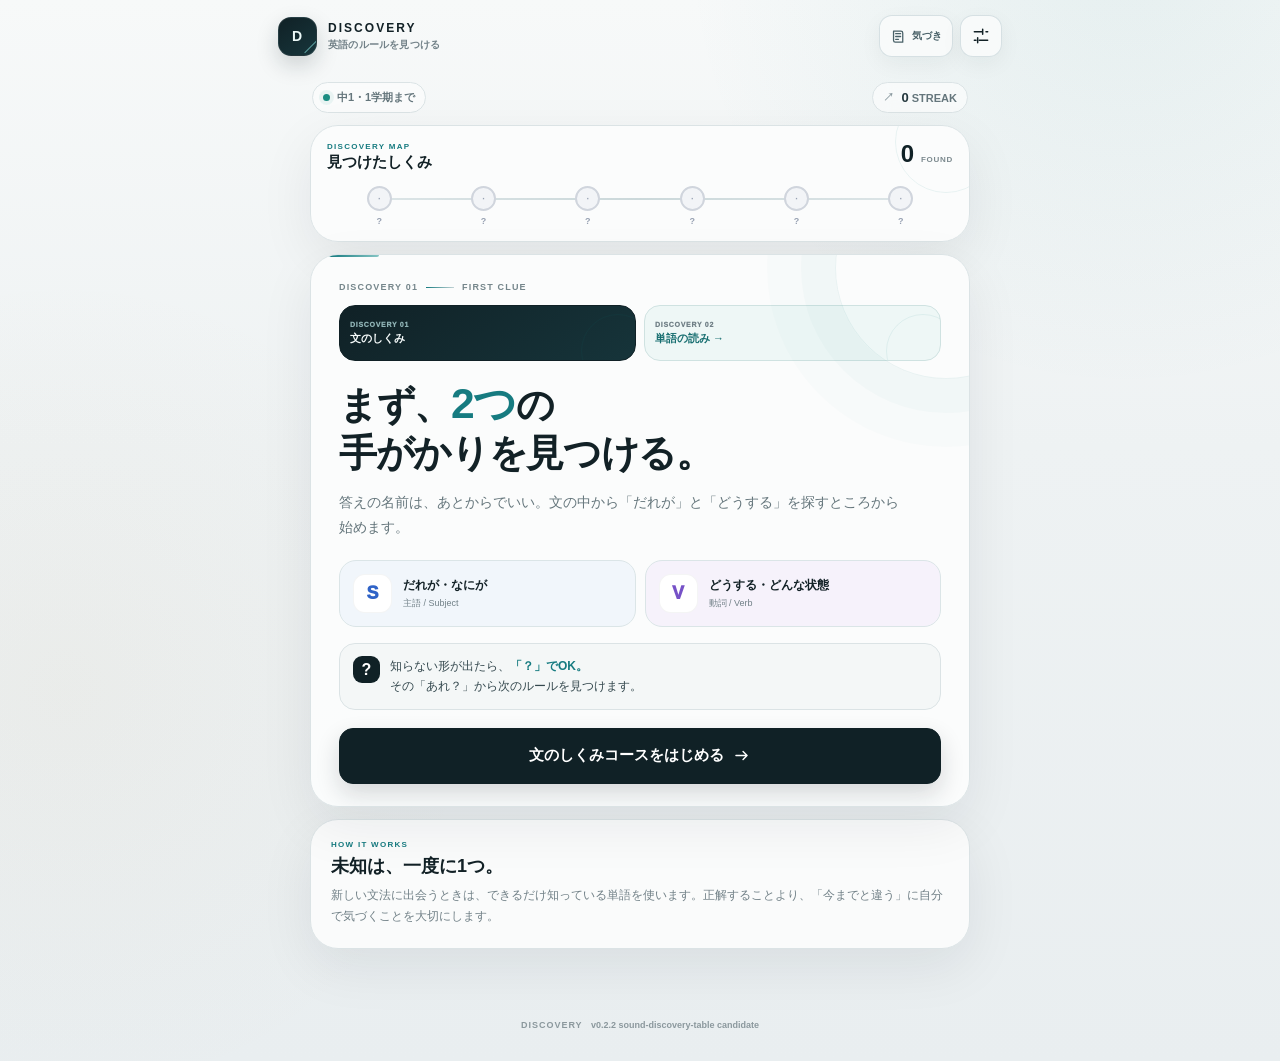
==== commit 3e7d371c: "Update to v0.2.2 sound discovery table" ====
--- a/index.html
+++ b/index.html
@@ -355,7 +355,7 @@
 
   <div id="toast" class="toast hidden" role="status" aria-live="polite"></div>
 
-  <footer><p>DISCOVERY <span>v0.2.1 quiet-discovery design candidate</span></p></footer>
+  <footer><p>DISCOVERY <span>v0.2.2 sound-discovery-table candidate</span></p></footer>
   <script src="./data/wordbank.js"></script>
   <script src="./core.js"></script>
   <script src="./data/role-guide.js"></script>
--- a/styles.css
+++ b/styles.css
@@ -123,7 +123,7 @@
 .intro-course-switch{margin:13px 0 16px}.intro-course-switch .course-switch-card{min-height:56px}
 
 /* =========================================================
-   v0.2.1 QUIET DISCOVERY DESIGN SYSTEM
+   v0.2.2 QUIET DISCOVERY DESIGN SYSTEM + SOUND DISCOVERY TABLE
    Theme: 静かな発見 / discovery without childish gamification
    ========================================================= */
 :root{
@@ -285,3 +285,16 @@
   .home-intro h1{font-size:29px}.phonics-principles{grid-template-columns:1fr 1fr!important}.phonics-principles article{min-height:82px}.mode-card{min-height:72px}.course-switch-card{min-height:64px}
   .feedback-card.is-discovery{padding-top:24px}.feedback-card.is-discovery h1{font-size:25px}
 }
+
+
+/* =========================================================
+   v0.2.2 SOUND DISCOVERY TABLE
+   ========================================================= */
+.sound-table-summary{display:grid;grid-template-columns:auto auto auto 1fr;gap:8px;align-items:center;padding:12px 13px;margin:10px 0 14px;border:1px solid #d5e5e4;border-radius:17px;background:linear-gradient(145deg,#f4faf9,#fbfcfc)}
+.sound-table-summary>div{display:grid;gap:1px}.sound-table-summary small{font-size:7px;letter-spacing:.12em;font-weight:950;color:#718387}.sound-table-summary strong{font-size:22px;line-height:1;color:#167b80}.sound-table-summary>span{font-size:12px;color:#a0adaf}.sound-table-summary p{grid-column:1/-1;margin:2px 0 0;font-size:8px;line-height:1.55;color:#66777b}
+.sound-discovery-table{display:grid;gap:12px;margin-bottom:16px}.sound-table-group{border:1px solid #dbe3e5;border-radius:17px;background:#fbfcfc;overflow:hidden}.sound-table-group.locked-group{background:#fafbfb}.sound-table-group-head{display:flex;justify-content:space-between;gap:10px;align-items:flex-start;padding:11px 12px;border-bottom:1px solid #e4eaeb;background:#f4f7f7}.sound-table-group-head>div{min-width:0}.sound-table-group-head span,.sound-table-group-head small{display:block}.sound-table-group-head span{font-size:10px;font-weight:900;color:#22383c}.sound-table-group-head small{font-size:7.5px;line-height:1.5;color:#738286;margin-top:2px}.sound-table-group-head>b{font-size:9px;color:#167b80;background:#eaf5f4;border-radius:999px;padding:5px 7px;white-space:nowrap}
+.sound-table-columns,.sound-table-row{display:grid;grid-template-columns:1.05fr .7fr 1.45fr .62fr;column-gap:7px;align-items:center}.sound-table-columns{padding:7px 10px;background:#fff;border-bottom:1px solid #edf0f1}.sound-table-columns span{font-size:6.5px;font-weight:900;letter-spacing:.08em;color:#96a3a6}.sound-table-row{padding:10px;border-bottom:1px solid #edf0f1}.sound-table-row:last-child{border-bottom:0}.sound-table-row.discovered{background:#fff}.sound-table-row.undiscovered{min-height:52px;background:linear-gradient(90deg,#fafbfb,#f7f9f9)}
+.sound-table-pattern b,.sound-table-pattern small,.sound-table-example span,.sound-table-example small,.sound-table-found b,.sound-table-found span{display:block}.sound-table-pattern b{font-size:12px;color:#173337;letter-spacing:.01em}.sound-table-pattern small{margin-top:2px;font-size:6.5px;line-height:1.35;color:#879598}.sound-table-sound strong{font-size:11px;color:#167b80}.sound-table-example span{font-size:8px;font-weight:800;line-height:1.35;color:#394e52}.sound-table-example small{margin-top:2px;font-size:6.5px;line-height:1.35;color:#899598}.sound-table-found{text-align:right}.sound-table-found b{font-size:9px;color:#9a6b2e}.sound-table-found span{font-size:5.5px;letter-spacing:.12em;color:#a58b65;margin-top:1px}.sound-table-mystery{font-size:12px;font-weight:900;color:#c0c8ca}.sound-table-mystery.wide{font-size:7px;font-weight:700;color:#adb8ba}
+.sound-table-exception{grid-column:1/-1;margin-top:8px;padding:8px 9px;border-radius:11px;background:#fff7e9;border:1px solid #ead9bc;display:grid;grid-template-columns:auto 1fr;gap:2px 8px;align-items:center}.sound-table-exception span{font-size:6.5px;letter-spacing:.08em;font-weight:950;color:#9a6b2e}.sound-table-exception b{font-size:9px;color:#6f542d}.sound-table-exception small{grid-column:1/-1;font-size:7px;line-height:1.45;color:#7b6a50}
+.sound-table-actions{grid-column:1/-1;display:flex;gap:6px;margin-top:8px}.sound-table-actions button,.phonics-log-practice{min-height:36px;border:1px solid #cfe2e1;border-radius:10px;background:#eef7f6;color:#255f61;padding:7px 9px;font-size:8px;font-weight:850}.sound-table-actions button:last-child{background:#16343a;border-color:#16343a;color:#fff}.sound-table-divider{display:flex;align-items:end;justify-content:space-between;gap:12px;margin:18px 2px 9px;padding-top:14px;border-top:1px solid #dbe3e5}.sound-table-divider span{font-size:7px;letter-spacing:.12em;font-weight:950;color:#167b80}.sound-table-divider b{font-size:9px;text-align:right;color:#4b6064}.phonics-log-exception{margin:8px 0 0;padding:8px 9px;border-radius:10px;background:#fff7e9;border:1px solid #ead9bc}.phonics-log-exception b,.phonics-log-exception span,.phonics-log-exception small{display:block}.phonics-log-exception b{font-size:7px;color:#9a6b2e}.phonics-log-exception span{font-size:9px;font-weight:850;color:#6f542d;margin:2px 0}.phonics-log-exception small{font-size:7px;line-height:1.45;color:#7b6a50}.phonics-log-practice{width:100%;margin-top:8px;background:#16343a;color:#fff;border-color:#16343a}
+@media(max-width:380px){.sound-table-columns,.sound-table-row{grid-template-columns:1fr .65fr 1.25fr .55fr;column-gap:5px}.sound-table-row{padding:9px 8px}.sound-table-pattern b{font-size:11px}.sound-table-example span{font-size:7.5px}.sound-table-sound strong{font-size:10px}.sound-table-actions{flex-direction:column}.sound-table-actions button{width:100%}}
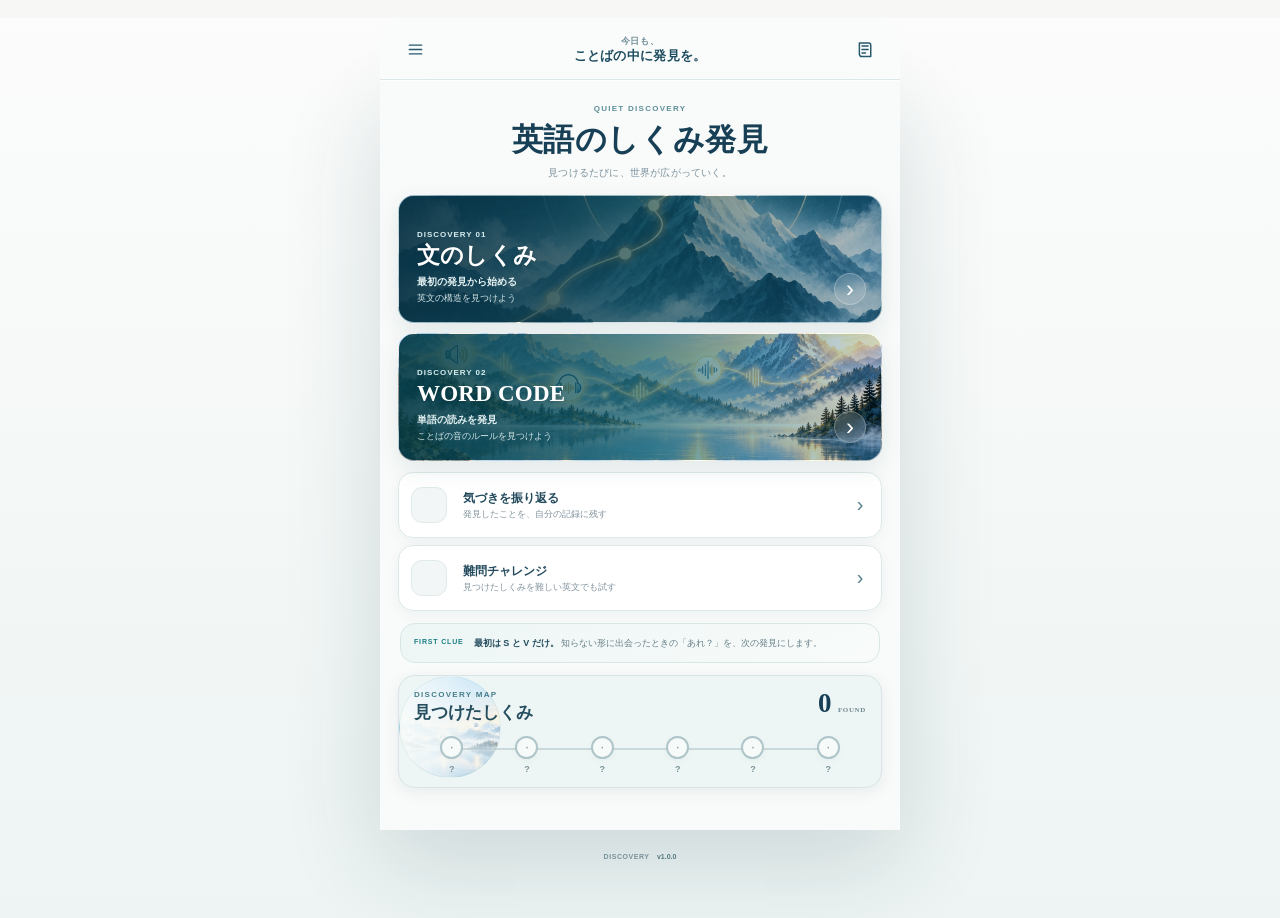
==== commit eae0b1f8: "Release v1.0.0" ====
--- a/index.html
+++ b/index.html
@@ -1,365 +1,315 @@
-<!doctype html>
+<!DOCTYPE html>
+
 <html lang="ja">
 <head>
-  <meta charset="utf-8">
-  <meta name="viewport" content="width=device-width, initial-scale=1, viewport-fit=cover">
-  <meta name="theme-color" content="#111a2b">
-  <meta name="description" content="英文の中から規則を少しずつ発見していく、中学生向け英語学習アプリ。">
-  <title>DISCOVERY｜英語のしくみ発見</title>
-  <link rel="manifest" href="./manifest.webmanifest">
-  <link rel="icon" href="./icon.svg" type="image/svg+xml">
-  <link rel="stylesheet" href="./styles.css">
-</head>
+<meta charset="utf-8"/>
+<meta content="width=device-width, initial-scale=1, viewport-fit=cover" name="viewport"/>
+<meta content="#f7f8f6" name="theme-color"/>
+<meta content="英文のしくみと英単語の読み方を、自分で規則を発見しながら学ぶ中学生向け英語学習アプリ。" name="description"/>
+<title>DISCOVERY｜英語のしくみ発見</title>
+<link href="./manifest.webmanifest" rel="manifest"/>
+<link href="./assets/app-icon-192.png" rel="icon" type="image/png"/>
+<link href="./styles.css" rel="stylesheet"/>
+<link href="./assets/app-icon-192.png" rel="apple-touch-icon"/><meta content="yes" name="apple-mobile-web-app-capable"/></head>
 <body>
-  <div class="ambient ambient-one" aria-hidden="true"></div>
-  <div class="ambient ambient-two" aria-hidden="true"></div>
-
-  <header class="app-header">
-    <div class="brand" aria-label="DISCOVERY 英語のしくみ発見">
-      <div class="brand-mark" aria-hidden="true">D</div>
-      <div class="brand-copy">
-        <strong>DISCOVERY</strong>
-        <span>英語のルールを見つける</span>
-      </div>
-    </div>
-    <div class="header-actions">
-      <button id="homeBtn" class="icon-button hidden" type="button" aria-label="ホームへ戻る">
-        <svg viewBox="0 0 24 24" aria-hidden="true"><path d="M4 11.5 12 5l8 6.5V20a1 1 0 0 1-1 1h-5v-6h-4v6H5a1 1 0 0 1-1-1v-8.5Z"/></svg>
-      </button>
-      <button id="notebookBtn" class="notebook-button" type="button" aria-label="気づきノートを開く" aria-expanded="false">
-        <svg viewBox="0 0 24 24" aria-hidden="true"><path d="M5 4.5h10.5A2.5 2.5 0 0 1 18 7v13H7.5A2.5 2.5 0 0 1 5 17.5v-13Z"/><path d="M8 8h7M8 12h7M8 16h4"/></svg>
-        <span>気づき</span>
-      </button>
-      <button id="settingsBtn" class="icon-button" type="button" aria-label="学習範囲を設定" aria-expanded="false">
-        <svg viewBox="0 0 24 24" aria-hidden="true"><path d="M4 7h10M18 7h2M4 17h2M10 17h10M14 4v6M8 14v6"/></svg>
-      </button>
-    </div>
-  </header>
-
-  <main class="shell">
-    <section class="top-status" aria-label="学習状況">
-      <div class="scope-pill">
-        <span class="dot" aria-hidden="true"></span>
-        <span id="scopeText">中1・1学期まで</span>
-      </div>
-      <div class="streak-pill" title="連続正解">
-        <span class="streak-mark" aria-hidden="true">↗</span>
-        <span><b id="streakCount">0</b> STREAK</span>
-      </div>
-    </section>
-
-    <section class="rule-map-card" aria-label="発見した文のしくみ">
-      <div class="section-heading compact">
-        <div><span class="section-kicker">DISCOVERY MAP</span><h2>見つけたしくみ</h2></div>
-        <strong id="successCount" class="success-number">0</strong>
-      </div>
-      <div id="ruleMap" class="rule-map" aria-label="文型の進捗"></div>
-      <p id="discoveredText" class="sr-only">SV</p>
-    </section>
-
-    <section id="homeCard" class="home-card hidden">
-      <div class="home-intro">
-        <span class="section-kicker">DISCOVERY 01 · GRAMMAR CODE</span>
-        <h1>英文の中に、<br>隠れたしくみを見つける。</h1>
-        <p>S・V・O・C・Mを手がかりに、「あれ？」から規則を見つけます。覚える前に、自分で気づくコースです。</p>
-      </div>
-
-      <div class="course-switch-panel" aria-label="大きなコースを切り替える">
-        <div class="course-switch-card active"><small>DISCOVERY 01</small><b>文のしくみ</b></div>
-        <a class="course-switch-card phonics-link" href="./phonics.html"><small>DISCOVERY 02</small><b>単語の読みを発見 →</b></a>
-      </div>
-
-      <div class="mode-stack">
-        <button id="discoveryModeBtn" class="mode-card mode-discovery" type="button">
-          <span class="mode-index">01</span>
-          <span class="mode-copy"><b id="discoveryModeTitle">発見をつづける</b><small id="discoveryModeText">今までと少し違う英文から、次の規則を見つける。</small></span>
-          <span class="mode-arrow">→</span>
-        </button>
-        <button id="practiceModeBtn" class="mode-card mode-practice" type="button">
-          <span class="mode-index">02</span>
-          <span class="mode-copy"><b>5問だけ練習する</b><small>見つけた規則だけ。苦手・久しぶりを少し多めに。</small></span>
-          <span class="mode-arrow">→</span>
-        </button>
-        <button id="learningModeBtn" class="mode-card mode-learning" type="button">
-          <span class="mode-index">03</span>
-          <span class="mode-copy"><b>S・V・O・Cを学ぶ</b><small>それぞれの場所に、どんな単語・まとまりが入るのか整理する。</small></span>
-          <span class="mode-arrow">→</span>
-        </button>
-        <button id="challengeModeBtn" class="mode-card mode-challenge" type="button">
-          <span class="mode-index">04</span>
-          <span class="mode-copy"><b>難問にチャレンジ</b><small id="challengeModeText">高校・大学レベルの英文を、中学で学んだ見方で攻略する。</small></span>
-          <span id="challengeModeArrow" class="mode-arrow">→</span>
-        </button>
-        <button id="homeNotebookBtn" class="mode-card mode-notebook" type="button">
-          <span class="mode-index">05</span>
-          <span class="mode-copy"><b>気づきを振り返る</b><small>わからなくなったら、自分で見つけたルールへ戻る。</small></span>
-          <span class="mode-arrow">→</span>
-        </button>
-      </div>
-
-      <div class="mastery-panel">
-        <div class="mastery-head"><span>今の手ごたえ</span><small>点数ではなく、使えた回数から表示</small></div>
-        <div id="masteryList" class="mastery-list"></div>
-      </div>
-    </section>
-
-    <section id="introCard" class="hero-card">
-      <div class="mission-label"><span>DISCOVERY 01</span><i></i><span>FIRST CLUE</span></div>
-      <div class="course-switch-panel intro-course-switch" aria-label="大きなコースを選ぶ">
-        <div class="course-switch-card active"><small>DISCOVERY 01</small><b>文のしくみ</b></div>
-        <a class="course-switch-card phonics-link" href="./phonics.html"><small>DISCOVERY 02</small><b>単語の読み →</b></a>
-      </div>
-      <h1>まず、<em>2つ</em>の<br>手がかりを見つける。</h1>
-      <p class="hero-lead">答えの名前は、あとからでいい。文の中から「だれが」と「どうする」を探すところから始めます。</p>
-
-      <div class="starter-roles">
-        <article class="starter-role role-surface-s">
-          <span class="role-symbol">S</span>
-          <div><b>だれが・なにが</b><small>主語 / Subject</small></div>
-        </article>
-        <article class="starter-role role-surface-v">
-          <span class="role-symbol">V</span>
-          <div><b>どうする・どんな状態</b><small>動詞 / Verb</small></div>
-        </article>
-      </div>
-
-      <div class="permission-note">
-        <span class="permission-icon">?</span>
-        <p>知らない形が出たら、<b>「？」でOK。</b><br>その「あれ？」から次のルールを見つけます。</p>
-      </div>
-      <button id="startBtn" class="primary-button hero-action" type="button">
-        <span>文のしくみコースをはじめる</span><svg viewBox="0 0 24 24" aria-hidden="true"><path d="M5 12h14M14 7l5 5-5 5"/></svg>
-      </button>
-    </section>
-
-    <section id="gameCard" class="game-card hidden" aria-live="polite">
-      <div class="question-head">
-        <div>
-          <div class="question-meta"><span id="questionNumber">Q 01</span></div>
-          <h1 id="questionTitle">英文の役割を見つける</h1>
-          <p id="questionKicker">役割を選んで、英文のまとまりをタップ。</p>
-        </div>
-        <div class="question-tools">
-          <button id="quickNotebookBtn" class="mini-button" type="button" aria-label="気づきノートを開く">
-            <svg viewBox="0 0 24 24" aria-hidden="true"><path d="M5 4.5h10.5A2.5 2.5 0 0 1 18 7v13H7.5A2.5 2.5 0 0 1 5 17.5v-13Z"/><path d="M8 8h7M8 12h7M8 16h4"/></svg>
-            <span>気づき</span>
-          </button>
-          <button id="wordHintBtn" class="mini-button" type="button" aria-expanded="false">
-            <svg viewBox="0 0 24 24" aria-hidden="true"><path d="M9 18h6M10 22h4M8.2 14.8A6 6 0 1 1 15.8 14.8C14.6 15.8 14 16.7 14 18h-4c0-1.3-.6-2.2-1.8-3.2Z"/></svg>
-            <span>単語</span>
-          </button>
-        </div>
-      </div>
-
-      <div id="practiceProgress" class="practice-progress hidden" aria-label="5問練習の進み具合"></div>
-      <div id="hintBox" class="hint-box hidden"></div>
-
-      <div class="sentence-stage">
-        <div class="stage-grid" aria-hidden="true"></div>
-        <div id="sentenceArea" class="sentence-area" aria-label="英文"></div>
-      </div>
-
-      <div class="selected-role-line" aria-live="polite">
-        <span>SELECT</span>
-        <b id="selectedRoleText">S 主語</b>
-        <i></i>
-        <small>英文をタップ</small>
-      </div>
-
-      <div class="control-dock">
-        <div id="rolePalette" class="role-palette" aria-label="役割を選択"></div>
-        <div class="dock-actions">
-          <button id="clearBtn" class="text-button" type="button">クリア</button>
-          <button id="checkBtn" class="primary-button check-button" type="button" disabled>
-            <span>決定</span><svg viewBox="0 0 24 24" aria-hidden="true"><path d="M5 12h14M14 7l5 5-5 5"/></svg>
-          </button>
-        </div>
-      </div>
-    </section>
-
-    <section id="feedbackCard" class="feedback-card hidden" aria-live="assertive">
-      <div class="feedback-topline"><span id="feedbackKicker">RESULT</span><span id="feedbackPattern" class="feedback-pattern"></span></div>
-      <div id="feedbackIcon" class="feedback-icon" aria-hidden="true">✓</div>
-      <h1 id="feedbackTitle"></h1>
-      <div id="feedbackBody" class="feedback-body"></div>
-      <div id="answerStrip" class="answer-strip"></div>
-      <button id="reviewRetryBtn" class="review-retry-button hidden" type="button">
-        <span>気づきを見て、同じ問題をもう一度</span><span aria-hidden="true">↺</span>
-      </button>
-      <button id="nextBtn" class="primary-button full-button" type="button">
-        <span>次へ</span><svg viewBox="0 0 24 24" aria-hidden="true"><path d="M5 12h14M14 7l5 5-5 5"/></svg>
-      </button>
-    </section>
-
-    <section id="completeCard" class="complete-card hidden">
-      <div class="complete-mark" aria-hidden="true">✓</div>
-      <span class="section-kicker">DISCOVERY MAP COMPLETE</span>
-      <h1>バラバラだった英文が、<br>しくみとして見えてきた。</h1>
-      <p>5つの文型と、骨組みの外から情報を足すMまで発見しました。</p>
-      <div class="rule-summary"><span>SV</span><span>SVC</span><span>SVO</span><span>SVOO</span><span>SVOC</span><span>＋M</span></div>
-      <p class="complete-next">次は、疑問文・否定文・do / does・時制なども「今までとの違い」から発見できます。</p>
-      <div class="complete-actions">
-        <button id="challengeFromCompleteBtn" class="challenge-primary-button" type="button">高校・大学レベルに挑む <span>→</span></button>
-        <button id="continueMixedBtn" class="secondary-button full-button" type="button">5問だけ練習する</button>
-      </div>
-    </section>
-
-    <section id="practiceCompleteCard" class="practice-complete-card hidden">
-      <div class="practice-complete-top">
-        <div><span class="section-kicker">5 QUESTION PRACTICE</span><h1>今日の5問、ここまで。</h1></div>
-        <div id="practiceScore" class="practice-score">0<span>/5</span></div>
-      </div>
-      <p id="practiceCompleteMessage" class="practice-complete-message"></p>
-      <div id="practiceResultList" class="practice-result-list"></div>
-      <div class="practice-summary-actions">
-        <button id="practiceAgainBtn" class="primary-button full-button" type="button">もう5問</button>
-        <button id="practiceNotebookBtn" class="secondary-button full-button" type="button">気づきを確認する</button>
-        <button id="practiceHomeBtn" class="text-button full-button" type="button">ホームへ戻る</button>
-      </div>
-    </section>
-
-    <section id="learningCard" class="learning-card hidden">
-      <div class="learning-hero">
-        <span class="section-kicker">DISCOVERY LAB · ROLES</span>
-        <h1>S・V・O・Cには、<br>何が入る？</h1>
-        <p>ここは「説明を読みたいとき」の学びページ。<strong>S・V・O・Cは品詞の名前ではなく、文の中での仕事</strong>です。まず「役割の箱」と「入る材料」を分けて見ます。</p>
-      </div>
-
-      <div class="role-material-note">
-        <div><span>ROLE</span><b>文の役割 ＝ 箱</b><small>S / V / O / C</small></div>
-        <span class="role-material-arrow" aria-hidden="true">←</span>
-        <div><span>PART OF SPEECH</span><b>品詞 ＝ 入る材料</b><small>名詞 / 動詞 / 形容詞 …</small></div>
-      </div>
-
-      <div id="learningSummary" class="learning-summary" aria-label="S V O C の基本対応"></div>
-
-      <div class="learning-section-head">
-        <div><span class="section-kicker">PATTERN GUIDE</span><h2>役割を1つずつ見る</h2></div>
-        <small>タップして切り替え</small>
-      </div>
-      <div id="learningRoleTabs" class="learning-role-tabs" role="tablist" aria-label="学ぶ役割"></div>
-      <article id="learningRolePanel" class="learning-role-panel" aria-live="polite"></article>
-
-      <section class="same-word-card">
-        <span class="section-kicker">SAME WORD, DIFFERENT JOB</span>
-        <h2>同じ品詞でも、役割は変わる</h2>
-        <p id="comparisonIntro"></p>
-        <div id="comparisonRows" class="comparison-rows"></div>
-        <div id="comparisonConclusion" class="comparison-conclusion"></div>
-      </section>
-
-      <div class="learning-memory-card">
-        <span class="section-kicker">FIRST MEMORY</span>
-        <h2>まずは、この4つだけ。</h2>
-        <div class="memory-lines">
-          <p><b class="memory-role role-s-text">S</b><span>＝ 名詞の仲間</span></p>
-          <p><b class="memory-role role-v-text">V</b><span>＝ 動詞の仲間</span></p>
-          <p><b class="memory-role role-o-text">O</b><span>＝ 名詞の仲間</span></p>
-          <p><b class="memory-role role-c-text">C</b><span>＝ 名詞・形容詞の仲間</span></p>
-        </div>
-        <p class="learning-next-note">あとで不定詞・動名詞・that＋文などを習うと、「名詞の仲間」の形が増えていきます。</p>
-      </div>
-    </section>
-
-    <section id="challengeIntroCard" class="challenge-intro-card hidden">
-      <div class="challenge-hero-line"><span class="section-kicker">PROVE THE DISCOVERY</span><span class="challenge-level-chip">高校・大学レベル</span></div>
-      <h1>知らない英文でも、<br><em>骨組み</em>は見つけられる。</h1>
-      <p>難しい単語や、まだ習っていない文法が混ざっていても大丈夫。単語の意味は補助を使い、<strong>S・V・O・C・Mの見方</strong>で挑戦します。</p>
-      <div class="challenge-purpose-grid">
-        <article><span>01</span><b>文型を見抜く</b><small>長い文でも大きなかたまりに分ける</small></article>
-        <article><span>02</span><b>穴埋め</b><small>その場所に入る品詞・役割から考える</small></article>
-        <article><span>03</span><b>並び替え</b><small>S→V→O/Cの骨組みから順番を作る</small></article>
-      </div>
-      <div class="challenge-rule-note"><span>POINT</span><p><b>知らない単語があっても失格ではありません。</b>「単語」を押せば、日本語の意味と品詞を確認できます。</p></div>
-      <button id="challengeStartBtn" class="challenge-primary-button" type="button">5問チャレンジを始める <span>→</span></button>
-    </section>
-
-    <section id="challengePlayCard" class="challenge-play-card hidden">
-      <div class="challenge-play-head">
-        <div><span id="challengeTypeLabel" class="section-kicker">STRUCTURE</span><h1 id="challengeQuestionTitle">文型を見抜く</h1><p id="challengeQuestionLead"></p></div>
-        <button id="challengeHintBtn" class="mini-button challenge-word-button" type="button" aria-expanded="false"><span>単語</span></button>
-      </div>
-      <div id="challengeProgress" class="challenge-progress" aria-label="難問チャレンジの進み具合"></div>
-      <div id="challengeHintBox" class="hint-box challenge-hint-box hidden"></div>
-      <div id="challengePrompt" class="challenge-prompt"></div>
-      <div id="challengeWork" class="challenge-work"></div>
-      <div id="challengeControls" class="challenge-controls"></div>
-      <button id="challengeCheckBtn" class="challenge-primary-button" type="button" disabled>答えを決める <span>→</span></button>
-    </section>
-
-    <section id="challengeFeedbackCard" class="challenge-feedback-card hidden">
-      <div class="challenge-feedback-head"><span id="challengeFeedbackKicker" class="section-kicker">RESULT</span><span id="challengeFeedbackPattern" class="challenge-pattern-reveal"></span></div>
-      <div id="challengeFeedbackMark" class="challenge-feedback-mark">✓</div>
-      <h1 id="challengeFeedbackTitle"></h1>
-      <div id="challengeFeedbackAnswer" class="challenge-answer-reveal"></div>
-      <div id="challengeFeedbackInsight" class="challenge-insight"></div>
-      <button id="challengeNextBtn" class="challenge-primary-button" type="button">次の難問へ <span>→</span></button>
-    </section>
-
-    <section id="challengeCompleteCard" class="challenge-complete-card hidden">
-      <span class="section-kicker">CHALLENGE COMPLETE</span>
-      <div class="challenge-complete-score"><strong id="challengeScore">0</strong><span>/5</span></div>
-      <h1 id="challengeCompleteTitle">難しい英文にも、同じ骨組みがあった。</h1>
-      <p id="challengeCompleteMessage"></p>
-      <div id="challengeResultList" class="challenge-result-list"></div>
-      <div class="challenge-transfer-card"><span>WHY THIS MATTERS</span><b>文型が見えると、穴埋め・並び替えでも「どこに何が入るか」を考えられる。</b><p>単語を全部知らなくても、文の役割を手がかりに選択肢を減らせます。</p></div>
-      <div class="challenge-summary-actions"><button id="challengeAgainBtn" class="challenge-primary-button" type="button">もう一度挑戦</button><button id="challengeHomeBtn" class="text-button full-button" type="button">ホームへ戻る</button></div>
-    </section>
-
-    <section class="principle-card">
-      <span class="section-kicker">HOW IT WORKS</span>
-      <h2>未知は、一度に1つ。</h2>
-      <p>新しい文法に出会うときは、できるだけ知っている単語を使います。正解することより、「今までと違う」に自分で気づくことを大切にします。</p>
-    </section>
-  </main>
-
-
-  <div id="notebookBackdrop" class="sheet-backdrop hidden" aria-hidden="true"></div>
-  <section id="notebookPanel" class="notebook-sheet hidden" role="dialog" aria-modal="true" aria-labelledby="notebookTitle">
-    <div class="sheet-handle" aria-hidden="true"></div>
-    <div class="sheet-heading">
-      <div><span class="section-kicker">DISCOVERY LOG</span><h2 id="notebookTitle">気づきノート</h2></div>
-      <button id="notebookCloseBtn" class="close-button" type="button" aria-label="閉じる">×</button>
-    </div>
-    <p class="sheet-lead notebook-lead">自分で見つけたルールの記録です。わからなくなったときは、ここから見つけた瞬間に戻れます。</p>
-    <div class="notebook-status"><span id="notebookCount">1 / 6</span><b>見つけた順に記録</b></div>
-    <div id="notebookList" class="notebook-list"></div>
-    <button id="notebookReturnBtn" class="primary-button full-button" type="button">問題に戻る</button>
-  </section>
-
-  <div id="settingsBackdrop" class="sheet-backdrop hidden" aria-hidden="true"></div>
-  <section id="settingsPanel" class="settings-sheet hidden" role="dialog" aria-modal="true" aria-labelledby="settingsTitle">
-    <div class="sheet-handle" aria-hidden="true"></div>
-    <div class="sheet-heading">
-      <div><span class="section-kicker">LEARNING RANGE</span><h2 id="settingsTitle">学習範囲</h2></div>
-      <button id="settingsCloseBtn" class="close-button" type="button" aria-label="閉じる">×</button>
-    </div>
-    <p class="sheet-lead">選んだ時期までの語彙を、問題づくりに使います。</p>
-    <div class="settings-grid">
-      <label>学年
+<div aria-hidden="true" class="ambient ambient-one"></div>
+<div aria-hidden="true" class="ambient ambient-two"></div>
+<header class="app-header mock-app-header">
+<div class="header-left">
+<button aria-label="ホームへ戻る" class="header-round-button hidden" id="homeBtn" type="button">
+<svg aria-hidden="true" viewbox="0 0 24 24"><path d="m15 18-6-6 6-6"></path></svg>
+</button>
+<button aria-expanded="false" aria-label="学習範囲を設定" class="header-round-button" id="settingsBtn" type="button">
+<svg aria-hidden="true" viewbox="0 0 24 24"><path d="M5 7h14M5 12h14M5 17h14"></path></svg>
+</button>
+</div>
+<div aria-label="英語のしくみ発見" class="header-message">
+<small>今日も、</small><strong>ことばの中に発見を。</strong>
+</div>
+<div class="header-actions">
+<button aria-expanded="false" aria-label="気づきノートを開く" class="header-round-button" id="notebookBtn" type="button">
+<svg aria-hidden="true" viewbox="0 0 24 24"><path d="M5 4.5h10.5A2.5 2.5 0 0 1 18 7v13H7.5A2.5 2.5 0 0 1 5 17.5v-13Z"></path><path d="M8 8h7M8 12h7M8 16h4"></path></svg>
+</button>
+</div>
+</header>
+<main class="shell">
+<section aria-label="学習状況" class="top-status">
+<div class="scope-pill">
+<span aria-hidden="true" class="dot"></span>
+<span id="scopeText">中1・1学期まで</span>
+</div>
+<div class="streak-pill" title="連続正解">
+<span aria-hidden="true" class="streak-mark">↗</span>
+<span><b id="streakCount">0</b> STREAK</span>
+</div>
+</section>
+<section aria-label="発見した文のしくみ" class="rule-map-card">
+<div class="section-heading compact">
+<div><span class="section-kicker">DISCOVERY MAP</span><h2>見つけたしくみ</h2></div>
+<strong class="success-number" id="successCount">0</strong>
+</div>
+<div aria-label="文型の進捗" class="rule-map" id="ruleMap"></div>
+<p class="sr-only" id="discoveredText">SV</p>
+</section>
+<section class="home-card mock-home-card hidden" id="homeCard">
+<div class="mock-home-title">
+<small>QUIET DISCOVERY</small>
+<h1>英語のしくみ発見</h1>
+<p>見つけるたびに、世界が広がっていく。</p>
+</div>
+<div aria-label="学ぶコース" class="mock-course-stack">
+<button class="mock-course-card mock-course-grammar" id="discoveryModeBtn" type="button">
+<span aria-hidden="true" class="mock-course-shade"></span>
+<span class="mock-course-copy"><small>DISCOVERY 01</small><b>文のしくみ</b><em id="discoveryModeTitle">発見をつづける</em><span id="discoveryModeText">英文の構造を見つけよう</span></span>
+<span aria-hidden="true" class="mock-course-arrow">›</span>
+</button>
+<a class="mock-course-card mock-course-phonics" href="./phonics.html">
+<span aria-hidden="true" class="mock-course-shade"></span>
+<span class="mock-course-copy"><small>DISCOVERY 02</small><b>WORD CODE</b><em>単語の読みを発見</em><span>ことばの音のルールを見つけよう</span></span>
+<span aria-hidden="true" class="mock-course-arrow">›</span>
+</a>
+</div>
+<div class="mock-home-actions">
+<button class="mock-action-row" id="practiceModeBtn" type="button"><span class="mock-action-icon">5</span><span><b>5問だけ練習する</b><small>見つけたしくみを、短く使って定着</small></span><i>›</i></button>
+<button class="mock-action-row" id="homeNotebookBtn" type="button"><span class="mock-action-icon book-icon">◇</span><span><b>気づきを振り返る</b><small>自分で見つけたルールへいつでも戻る</small></span><i>›</i></button>
+<button class="mock-action-row" id="learningModeBtn" type="button"><span class="mock-action-icon">S</span><span><b>S・V・O・C・Mを学ぶ</b><small>役割に入る単語・品詞を整理する</small></span><i>›</i></button>
+<button class="mock-action-row" id="challengeModeBtn" type="button"><span class="mock-action-icon peak-icon">△</span><span><b>難問チャレンジ</b><small id="challengeModeText">高校・大学レベルにも同じ見方を使う</small></span><i id="challengeModeArrow">›</i></button>
+</div>
+<div class="mastery-panel mock-mastery-panel">
+<div class="mastery-head"><span>今の手ごたえ</span><small>点数ではなく、使えた回数から表示</small></div>
+<div class="mastery-list" id="masteryList"></div>
+</div>
+</section>
+<section class="hero-card mock-home-card mock-home-first" id="introCard">
+<div class="mock-home-title">
+<small>QUIET DISCOVERY</small>
+<h1>英語のしくみ発見</h1>
+<p>見つけるたびに、世界が広がっていく。</p>
+</div>
+<div aria-label="学ぶコース" class="mock-course-stack">
+<button class="mock-course-card mock-course-grammar" id="startBtn" type="button">
+<span aria-hidden="true" class="mock-course-shade"></span>
+<span class="mock-course-copy"><small>DISCOVERY 01</small><b>文のしくみ</b><em>最初の発見から始める</em><span>英文の構造を見つけよう</span></span>
+<span aria-hidden="true" class="mock-course-arrow">›</span>
+</button>
+<a class="mock-course-card mock-course-phonics" href="./phonics.html">
+<span aria-hidden="true" class="mock-course-shade"></span>
+<span class="mock-course-copy"><small>DISCOVERY 02</small><b>WORD CODE</b><em>単語の読みを発見</em><span>ことばの音のルールを見つけよう</span></span>
+<span aria-hidden="true" class="mock-course-arrow">›</span>
+</a>
+</div>
+<div aria-label="この先にできること" class="mock-home-actions mock-home-actions-preview">
+<div class="mock-action-row is-preview"><span class="mock-action-icon book-icon">◇</span><span><b>気づきを振り返る</b><small>発見したことを、自分の記録に残す</small></span><i>›</i></div>
+<div class="mock-action-row is-preview"><span class="mock-action-icon peak-icon">△</span><span><b>難問チャレンジ</b><small>見つけたしくみを難しい英文でも試す</small></span><i>›</i></div>
+</div>
+<div class="first-clue-note"><span>FIRST CLUE</span><p><b>最初は S と V だけ。</b> 知らない形に出会ったときの「あれ？」を、次の発見にします。</p></div>
+</section>
+<section aria-live="polite" class="game-card hidden" id="gameCard">
+<div class="discovery-stepbar" id="discoveryStepBar" aria-label="発見までの進み具合"><div><span id="discoveryStepFill"></span></div><b id="discoveryStepText">1 / 3</b></div>
+<div class="practice-insight hidden" id="practiceInsight"><span aria-hidden="true">⌁</span><div><b>見えてきた！</b><small>同じしくみが使えるよ。</small></div></div>
+<div class="question-head">
+<div>
+<div class="question-meta"><span id="questionNumber">Q 01</span></div>
+<h1 id="questionTitle">英文の役割を見つける</h1>
+<p id="questionKicker">役割を選んで、英文のまとまりをタップ。</p>
+</div>
+<div class="question-tools">
+<button aria-label="気づきノートを開く" class="mini-button" id="quickNotebookBtn" type="button">
+<svg aria-hidden="true" viewbox="0 0 24 24"><path d="M5 4.5h10.5A2.5 2.5 0 0 1 18 7v13H7.5A2.5 2.5 0 0 1 5 17.5v-13Z"></path><path d="M8 8h7M8 12h7M8 16h4"></path></svg>
+<span>気づき</span>
+</button>
+<button aria-expanded="false" class="mini-button" id="wordHintBtn" type="button">
+<svg aria-hidden="true" viewbox="0 0 24 24"><path d="M9 18h6M10 22h4M8.2 14.8A6 6 0 1 1 15.8 14.8C14.6 15.8 14 16.7 14 18h-4c0-1.3-.6-2.2-1.8-3.2Z"></path></svg>
+<span>単語</span>
+</button>
+</div>
+</div>
+<div aria-label="5問練習の進み具合" class="practice-progress hidden" id="practiceProgress"></div>
+<div class="sentence-stage">
+<div aria-hidden="true" class="stage-grid"></div>
+<div aria-label="英文" class="sentence-area" id="sentenceArea"></div>
+<div class="hint-box hidden" id="hintBox"></div></div><div aria-hidden="true" class="game-landscape"></div>
+<div aria-live="polite" class="selected-role-line">
+<span>SELECT</span>
+<b id="selectedRoleText">S 主語</b>
+<i></i>
+<small>英文をタップ</small>
+</div>
+<div class="control-dock">
+<div aria-label="役割を選択" class="role-palette" id="rolePalette"></div>
+<div class="dock-actions">
+<button class="text-button" id="clearBtn" type="button">クリア</button>
+<button class="primary-button check-button" disabled="" id="checkBtn" type="button">
+<span>決定</span><svg aria-hidden="true" viewbox="0 0 24 24"><path d="M5 12h14M14 7l5 5-5 5"></path></svg>
+</button>
+</div>
+</div>
+</section>
+<section aria-live="assertive" class="feedback-card hidden" id="feedbackCard"><div aria-hidden="true" class="discovery-orbit"><span></span><span></span><span></span></div>
+<div class="feedback-topline"><span id="feedbackKicker">RESULT</span><span class="feedback-pattern" id="feedbackPattern"></span></div>
+<div aria-hidden="true" class="feedback-icon" id="feedbackIcon">✓</div>
+<h1 id="feedbackTitle"></h1>
+<div class="feedback-body" id="feedbackBody"></div>
+<div class="answer-strip" id="answerStrip"></div>
+<button class="review-retry-button hidden" id="reviewRetryBtn" type="button">
+<span>気づきを見て、同じ問題をもう一度</span><span aria-hidden="true">↺</span>
+</button>
+<button class="primary-button full-button" id="nextBtn" type="button">
+<span>次へ</span><svg aria-hidden="true" viewbox="0 0 24 24"><path d="M5 12h14M14 7l5 5-5 5"></path></svg>
+</button>
+</section>
+<section class="complete-card hidden" id="completeCard">
+<div aria-hidden="true" class="complete-mark">✓</div>
+<span class="section-kicker">DISCOVERY MAP COMPLETE</span>
+<h1>バラバラだった英文が、<br/>しくみとして見えてきた。</h1>
+<p>5つの文型と、骨組みの外から情報を足すMまで発見しました。</p>
+<div class="rule-summary"><span>SV</span><span>SVC</span><span>SVO</span><span>SVOO</span><span>SVOC</span><span>＋M</span></div>
+<p class="complete-next">次は、疑問文・否定文・do / does・時制なども「今までとの違い」から発見できます。</p>
+<div class="complete-actions">
+<button class="challenge-primary-button" id="challengeFromCompleteBtn" type="button">高校・大学レベルに挑む <span>→</span></button>
+<button class="secondary-button full-button" id="continueMixedBtn" type="button">5問だけ練習する</button>
+</div>
+</section>
+<section class="practice-complete-card hidden" id="practiceCompleteCard">
+<div class="practice-complete-top">
+<div><span class="section-kicker">5 QUESTION PRACTICE</span><h1>今日の5問、ここまで。</h1></div>
+<div class="practice-score" id="practiceScore">0<span>/5</span></div>
+</div>
+<p class="practice-complete-message" id="practiceCompleteMessage"></p>
+<div class="practice-result-list" id="practiceResultList"></div>
+<div class="practice-summary-actions">
+<button class="primary-button full-button" id="practiceAgainBtn" type="button">もう5問</button>
+<button class="secondary-button full-button" id="practiceNotebookBtn" type="button">気づきを確認する</button>
+<button class="text-button full-button" id="practiceHomeBtn" type="button">ホームへ戻る</button>
+</div>
+</section>
+<section class="learning-card hidden" id="learningCard">
+<div class="learning-hero">
+<span class="section-kicker">DISCOVERY LAB · ROLES</span>
+<h1>S・V・O・Cには、<br/>何が入る？</h1>
+<p>ここは「説明を読みたいとき」の学びページ。<strong>S・V・O・Cは品詞の名前ではなく、文の中での仕事</strong>です。まず「役割の箱」と「入る材料」を分けて見ます。</p>
+</div>
+<div class="role-material-note">
+<div><span>ROLE</span><b>文の役割 ＝ 箱</b><small>S / V / O / C</small></div>
+<span aria-hidden="true" class="role-material-arrow">←</span>
+<div><span>PART OF SPEECH</span><b>品詞 ＝ 入る材料</b><small>名詞 / 動詞 / 形容詞 …</small></div>
+</div>
+<div aria-label="S V O C の基本対応" class="learning-summary" id="learningSummary"></div>
+<div class="learning-section-head">
+<div><span class="section-kicker">PATTERN GUIDE</span><h2>役割を1つずつ見る</h2></div>
+<small>タップして切り替え</small>
+</div>
+<div aria-label="学ぶ役割" class="learning-role-tabs" id="learningRoleTabs" role="tablist"></div>
+<article aria-live="polite" class="learning-role-panel" id="learningRolePanel"></article>
+<section class="same-word-card">
+<span class="section-kicker">SAME WORD, DIFFERENT JOB</span>
+<h2>同じ品詞でも、役割は変わる</h2>
+<p id="comparisonIntro"></p>
+<div class="comparison-rows" id="comparisonRows"></div>
+<div class="comparison-conclusion" id="comparisonConclusion"></div>
+</section>
+<div class="learning-memory-card">
+<span class="section-kicker">FIRST MEMORY</span>
+<h2>まずは、この4つだけ。</h2>
+<div class="memory-lines">
+<p><b class="memory-role role-s-text">S</b><span>＝ 名詞の仲間</span></p>
+<p><b class="memory-role role-v-text">V</b><span>＝ 動詞の仲間</span></p>
+<p><b class="memory-role role-o-text">O</b><span>＝ 名詞の仲間</span></p>
+<p><b class="memory-role role-c-text">C</b><span>＝ 名詞・形容詞の仲間</span></p>
+</div>
+<p class="learning-next-note">あとで不定詞・動名詞・that＋文などを習うと、「名詞の仲間」の形が増えていきます。</p>
+</div>
+</section>
+<section class="challenge-intro-card hidden" id="challengeIntroCard">
+<div class="challenge-hero-line"><span class="section-kicker">PROVE THE DISCOVERY</span><span class="challenge-level-chip">高校・大学レベル</span></div>
+<h1>知らない英文でも、<br/><em>骨組み</em>は見つけられる。</h1>
+<p>難しい単語や、まだ習っていない文法が混ざっていても大丈夫。単語の意味は補助を使い、<strong>S・V・O・C・Mの見方</strong>で挑戦します。</p>
+<div class="challenge-purpose-grid">
+<article><span>01</span><b>文型を見抜く</b><small>長い文でも大きなかたまりに分ける</small></article>
+<article><span>02</span><b>穴埋め</b><small>その場所に入る品詞・役割から考える</small></article>
+<article><span>03</span><b>並び替え</b><small>S→V→O/Cの骨組みから順番を作る</small></article>
+</div>
+<div class="challenge-rule-note"><span>POINT</span><p><b>知らない単語があっても失格ではありません。</b>「単語」を押せば、日本語の意味と品詞を確認できます。</p></div>
+<button class="challenge-primary-button" id="challengeStartBtn" type="button">5問チャレンジを始める <span>→</span></button>
+</section>
+<section class="challenge-play-card hidden" id="challengePlayCard">
+<div class="challenge-play-head">
+<div><span class="section-kicker" id="challengeTypeLabel">STRUCTURE</span><h1 id="challengeQuestionTitle">文型を見抜く</h1><p id="challengeQuestionLead"></p></div>
+<button aria-expanded="false" class="mini-button challenge-word-button" id="challengeHintBtn" type="button"><span>単語</span></button>
+</div>
+<div aria-label="難問チャレンジの進み具合" class="challenge-progress" id="challengeProgress"></div>
+<div class="hint-box challenge-hint-box hidden" id="challengeHintBox"></div>
+<div class="challenge-prompt" id="challengePrompt"></div>
+<div class="challenge-work" id="challengeWork"></div>
+<div class="challenge-controls" id="challengeControls"></div>
+<button class="challenge-primary-button" disabled="" id="challengeCheckBtn" type="button">答えを決める <span>→</span></button>
+</section>
+<section class="challenge-feedback-card hidden" id="challengeFeedbackCard">
+<div class="challenge-feedback-head"><span class="section-kicker" id="challengeFeedbackKicker">RESULT</span><span class="challenge-pattern-reveal" id="challengeFeedbackPattern"></span></div>
+<div class="challenge-feedback-mark" id="challengeFeedbackMark">✓</div>
+<h1 id="challengeFeedbackTitle"></h1>
+<div class="challenge-answer-reveal" id="challengeFeedbackAnswer"></div>
+<div class="challenge-insight" id="challengeFeedbackInsight"></div>
+<button class="challenge-primary-button" id="challengeNextBtn" type="button">次の難問へ <span>→</span></button>
+</section>
+<section class="challenge-complete-card hidden" id="challengeCompleteCard">
+<span class="section-kicker">CHALLENGE COMPLETE</span>
+<div class="challenge-complete-score"><strong id="challengeScore">0</strong><span>/5</span></div>
+<h1 id="challengeCompleteTitle">難しい英文にも、同じ骨組みがあった。</h1>
+<p id="challengeCompleteMessage"></p>
+<div class="challenge-result-list" id="challengeResultList"></div>
+<div class="challenge-transfer-card"><span>WHY THIS MATTERS</span><b>文型が見えると、穴埋め・並び替えでも「どこに何が入るか」を考えられる。</b><p>単語を全部知らなくても、文の役割を手がかりに選択肢を減らせます。</p></div>
+<div class="challenge-summary-actions"><button class="challenge-primary-button" id="challengeAgainBtn" type="button">もう一度挑戦</button><button class="text-button full-button" id="challengeHomeBtn" type="button">ホームへ戻る</button></div>
+</section>
+<section class="principle-card">
+<span class="section-kicker">HOW IT WORKS</span>
+<h2>未知は、一度に1つ。</h2>
+<p>新しい文法に出会うときは、できるだけ知っている単語を使います。正解することより、「今までと違う」に自分で気づくことを大切にします。</p>
+</section>
+</main>
+<div aria-hidden="true" class="sheet-backdrop hidden" id="notebookBackdrop"></div>
+<section aria-labelledby="notebookTitle" aria-modal="true" class="notebook-sheet hidden" id="notebookPanel" role="dialog">
+<div aria-hidden="true" class="sheet-handle"></div>
+<div class="sheet-heading">
+<div><span class="section-kicker">DISCOVERY LOG</span><h2 id="notebookTitle">気づきノート</h2></div>
+<button aria-label="閉じる" class="close-button" id="notebookCloseBtn" type="button">×</button>
+</div>
+<p class="sheet-lead notebook-lead">自分で見つけたルールの記録です。わからなくなったときは、ここから見つけた瞬間に戻れます。</p>
+<div class="notebook-status"><span id="notebookCount">1 / 6</span><b>見つけた順に記録</b></div>
+<div class="notebook-list" id="notebookList"></div>
+<button class="primary-button full-button" id="notebookReturnBtn" type="button">問題に戻る</button>
+</section>
+<div aria-hidden="true" class="sheet-backdrop hidden" id="settingsBackdrop"></div>
+<section aria-labelledby="settingsTitle" aria-modal="true" class="settings-sheet hidden" id="settingsPanel" role="dialog">
+<div aria-hidden="true" class="sheet-handle"></div>
+<div class="sheet-heading">
+<div><span class="section-kicker">LEARNING RANGE</span><h2 id="settingsTitle">学習範囲</h2></div>
+<button aria-label="閉じる" class="close-button" id="settingsCloseBtn" type="button">×</button>
+</div>
+<p class="sheet-lead">選んだ時期までの語彙を、問題づくりに使います。</p>
+<div class="settings-grid">
+<label>学年
         <select id="gradeSelect"><option value="1">中学1年</option><option value="2">中学2年</option></select>
-      </label>
-      <label>学期
+</label>
+<label>学期
         <select id="termSelect"><option value="1">1学期</option><option value="2">2学期</option><option value="3">3学期</option></select>
-      </label>
-    </div>
-    <label class="toggle-row">
-      <span><b>単語の日本語ヒント</b><small>分からない単語だけ確認できます</small></span>
-      <input id="hintToggle" type="checkbox" checked><i aria-hidden="true"></i>
-    </label>
-    <span class="data-chip">共通基礎語彙・試作</span>
-    <button id="applySettingsBtn" class="primary-button full-button" type="button">この範囲で学ぶ</button>
-    <button id="resetProgressBtn" class="reset-button" type="button">学習記録を最初から</button>
-    <p class="fine-print">現行版では学期別語彙は共通基礎の試作データです。教科書・Unit別データに差し替えられる構造にしています。</p>
-  </section>
-
-  <div id="toast" class="toast hidden" role="status" aria-live="polite"></div>
-
-  <footer><p>DISCOVERY <span>v0.2.2 sound-discovery-table candidate</span></p></footer>
-  <script src="./data/wordbank.js"></script>
-  <script src="./core.js"></script>
-  <script src="./data/role-guide.js"></script>
-  <script src="./data/challenge-bank.js"></script>
-  <script src="./app.js"></script>
+</label>
+</div>
+<label class="toggle-row">
+<span><b>単語の日本語ヒント</b><small>分からない単語だけ確認できます</small></span>
+<input checked="" id="hintToggle" type="checkbox"/><i aria-hidden="true"></i>
+</label>
+<span class="data-chip">共通基礎語彙・学期目安</span>
+<button class="primary-button full-button" id="applySettingsBtn" type="button">この範囲で学ぶ</button>
+<button class="reset-button" id="resetProgressBtn" type="button">学習記録を最初から</button>
+<p class="fine-print">学期は共通基礎語彙の目安です。教科書によって導入時期は異なります。</p>
+</section>
+<div aria-live="polite" class="toast hidden" id="toast" role="status"></div>
+<footer><p>DISCOVERY <span>v1.0.0</span></p></footer>
+<script src="./data/wordbank.js"></script>
+<script src="./core.js"></script>
+<script src="./data/role-guide.js"></script>
+<script src="./data/challenge-bank.js"></script>
+<script src="./app.js"></script>
 </body>
 </html>
--- a/styles.css
+++ b/styles.css
@@ -298,3 +298,138 @@
 .sound-table-exception{grid-column:1/-1;margin-top:8px;padding:8px 9px;border-radius:11px;background:#fff7e9;border:1px solid #ead9bc;display:grid;grid-template-columns:auto 1fr;gap:2px 8px;align-items:center}.sound-table-exception span{font-size:6.5px;letter-spacing:.08em;font-weight:950;color:#9a6b2e}.sound-table-exception b{font-size:9px;color:#6f542d}.sound-table-exception small{grid-column:1/-1;font-size:7px;line-height:1.45;color:#7b6a50}
 .sound-table-actions{grid-column:1/-1;display:flex;gap:6px;margin-top:8px}.sound-table-actions button,.phonics-log-practice{min-height:36px;border:1px solid #cfe2e1;border-radius:10px;background:#eef7f6;color:#255f61;padding:7px 9px;font-size:8px;font-weight:850}.sound-table-actions button:last-child{background:#16343a;border-color:#16343a;color:#fff}.sound-table-divider{display:flex;align-items:end;justify-content:space-between;gap:12px;margin:18px 2px 9px;padding-top:14px;border-top:1px solid #dbe3e5}.sound-table-divider span{font-size:7px;letter-spacing:.12em;font-weight:950;color:#167b80}.sound-table-divider b{font-size:9px;text-align:right;color:#4b6064}.phonics-log-exception{margin:8px 0 0;padding:8px 9px;border-radius:10px;background:#fff7e9;border:1px solid #ead9bc}.phonics-log-exception b,.phonics-log-exception span,.phonics-log-exception small{display:block}.phonics-log-exception b{font-size:7px;color:#9a6b2e}.phonics-log-exception span{font-size:9px;font-weight:850;color:#6f542d;margin:2px 0}.phonics-log-exception small{font-size:7px;line-height:1.45;color:#7b6a50}.phonics-log-practice{width:100%;margin-top:8px;background:#16343a;color:#fff;border-color:#16343a}
 @media(max-width:380px){.sound-table-columns,.sound-table-row{grid-template-columns:1fr .65fr 1.25fr .55fr;column-gap:5px}.sound-table-row{padding:9px 8px}.sound-table-pattern b{font-size:11px}.sound-table-example span{font-size:7.5px}.sound-table-sound strong{font-size:10px}.sound-table-actions{flex-direction:column}.sound-table-actions button{width:100%}}
+
+/* =========================================================
+   v0.3.0 MOCKUP-ALIGNED VISUAL SYSTEM
+   Visual source of truth: 静かな発見の英語学習アプリ.png
+   ========================================================= */
+:root{--qd-bg:#f7f8f6;--qd-paper:#fffefb;--qd-ink:#15354b;--qd-muted:#718797;--qd-teal:#0f7f87;--qd-teal-2:#4c9ca1;--qd-teal-soft:#e8f3f3;--qd-line:#dbe4e7;--qd-gold:#c8a15b;--qd-gold-soft:#f3ead7;--qd-navy:#0d3246;--qd-shadow:0 10px 34px rgba(22,57,72,.10);--qd-shadow-sm:0 4px 16px rgba(22,57,72,.08)}
+html{background:var(--qd-bg)}body{background:linear-gradient(180deg,#fcfdfc 0%,#f7f9f8 38%,#f0f5f5 100%);color:var(--qd-ink)}.ambient{display:none!important}.shell{width:min(100%,520px);padding:6px 14px calc(42px + var(--safe-bottom));display:flex;flex-direction:column}.app-header{width:min(100%,520px);margin:0 auto;padding:max(10px,env(safe-area-inset-top)) 14px 8px;min-height:62px;background:rgba(250,252,251,.9);backdrop-filter:blur(16px);position:sticky;top:0;z-index:45;border-bottom:1px solid rgba(214,226,229,.65)}.mock-app-header{display:grid;grid-template-columns:54px 1fr 54px;align-items:center}.header-left,.header-actions{display:flex;align-items:center;gap:6px}.header-actions{justify-content:flex-end}.header-round-button{width:42px;height:42px;border:0;background:transparent;border-radius:50%;display:grid;place-items:center;color:#27586d;text-decoration:none}.header-round-button:hover,.header-round-button:active{background:#edf5f5}.header-round-button svg{width:21px;height:21px;stroke-width:1.7}.header-message{text-align:center;display:grid;gap:1px;line-height:1.2}.header-message small{font-size:9px;letter-spacing:.08em;color:#6e8795;font-weight:700}.header-message strong{font-family:"Yu Mincho","Hiragino Mincho ProN","Noto Serif JP",serif;font-size:12px;font-weight:700;color:#2c5a6d;letter-spacing:.02em}.header-sound-mark{font-size:22px;color:#4d8f95}
+.top-status{order:0}.rule-map-card{order:2}.mock-home-card{order:1}.principle-card{order:4}body:has(#homeCard:not(.hidden)) .top-status,body:has(#introCard:not(.hidden)) .top-status{display:none!important}body:not(:has(#homeCard:not(.hidden))):not(:has(#introCard:not(.hidden))) .rule-map-card{display:none!important}body:has(#homeCard:not(.hidden)) .principle-card,body:has(#introCard:not(.hidden)) .principle-card{display:none!important}body:has(#gameCard:not(.hidden)) .app-header,body:has(#feedbackCard:not(.hidden)) .app-header{background:rgba(255,255,255,.96)}
+.home-card,.hero-card{background:transparent;border:0;box-shadow:none;border-radius:0;padding:4px 0 0;overflow:visible}.home-card::after,.hero-card::after{display:none}.mock-home-title{text-align:center;padding:9px 12px 15px}.mock-home-title small{display:block;font-size:8px;letter-spacing:.16em;font-weight:850;color:#5e8e99;margin-bottom:8px}.mock-home-title h1{margin:0;font-family:"Yu Mincho","Hiragino Mincho ProN","Noto Serif JP",serif;font-size:30px;line-height:1.25;letter-spacing:.01em;color:#173f55;font-weight:700}.mock-home-title p{margin:7px 0 0;font-size:10px;color:#7b909c;letter-spacing:.02em}.mock-course-stack{display:grid;gap:10px}.mock-course-card{position:relative;min-height:136px;border:0;border-radius:17px;overflow:hidden;display:flex;align-items:flex-end;text-align:left;padding:17px 18px;text-decoration:none;color:white;box-shadow:var(--qd-shadow-sm);isolation:isolate;background-size:cover;background-position:center;transition:transform .16s ease,box-shadow .16s ease}.mock-course-card:active{transform:scale(.99)}.mock-course-grammar{background-image:url('./assets/course-grammar.webp')}.mock-course-phonics{background-image:url('./assets/course-phonics.webp')}.mock-course-shade{position:absolute;inset:0;background:linear-gradient(90deg,rgba(8,50,67,.84) 0%,rgba(12,66,80,.60) 47%,rgba(8,42,56,.16) 100%);z-index:-1}.mock-course-phonics .mock-course-shade{background:linear-gradient(90deg,rgba(6,64,71,.83) 0%,rgba(13,91,98,.52) 48%,rgba(7,47,58,.13) 100%)}.mock-course-copy{display:grid;max-width:74%}.mock-course-copy small{font-size:8px;letter-spacing:.12em;font-weight:800;color:#d7eef0;margin-bottom:4px}.mock-course-copy b{font-family:"Yu Mincho","Hiragino Mincho ProN","Noto Serif JP",serif;font-size:24px;line-height:1.1;font-weight:700;letter-spacing:.01em}.mock-course-copy em{font-style:normal;margin-top:6px;font-size:10px;font-weight:750;color:#e5f3f4}.mock-course-copy span{margin-top:3px;font-size:9px;color:#d5e7e9;line-height:1.45}.mock-course-arrow{position:absolute;right:15px;bottom:17px;width:32px;height:32px;border-radius:50%;display:grid;place-items:center;background:rgba(255,255,255,.13);border:1px solid rgba(255,255,255,.25);font-size:24px;font-weight:300}.mock-home-actions{display:grid;gap:8px;margin-top:11px}.mock-action-row{min-height:66px;width:100%;display:grid;grid-template-columns:42px 1fr 18px;gap:10px;align-items:center;padding:10px 12px;border-radius:15px;border:1px solid #dfe7e8;background:rgba(255,255,255,.92);box-shadow:0 3px 12px rgba(35,68,82,.05);text-align:left;color:#244b5d}.mock-action-row .mock-action-icon{width:36px;height:36px;border-radius:11px;background:#edf6f6;display:grid;place-items:center;font-family:Georgia,serif;font-size:15px;font-weight:700;color:#197d84}.mock-action-row span:nth-child(2){display:grid;gap:2px}.mock-action-row b{font-size:12px}.mock-action-row small{font-size:8.5px;color:#81939d;line-height:1.35}.mock-action-row i{font-style:normal;font-size:20px;color:#56818e;text-align:center}.mock-action-row.is-preview{pointer-events:none}.mock-action-row.is-preview .mock-action-icon{background:#f3f6f6;color:#719099}.mock-action-row.is-locked{opacity:.55}.mock-action-row.is-locked i{font-size:8px;font-weight:850;letter-spacing:.05em}.first-clue-note{margin:12px 2px 0;padding:12px 13px;border-radius:15px;background:linear-gradient(145deg,#edf6f5,#f8fbfa);border:1px solid #d7e7e5;display:flex;gap:10px;align-items:flex-start}.first-clue-note>span{font-size:7px;letter-spacing:.12em;color:#197d84;font-weight:900;padding-top:2px}.first-clue-note p{margin:0;font-size:9px;line-height:1.6;color:#657c87}.first-clue-note b{color:#234c5e}.mock-mastery-panel{margin-top:11px}
+.rule-map-card{position:relative;overflow:hidden;margin:12px 0 0;padding:15px 15px 14px;border:1px solid #d9e4e6;border-radius:17px;box-shadow:var(--qd-shadow-sm);background:#eaf3f4;isolation:isolate}.rule-map-card::after{content:"";position:absolute;inset:0;background:linear-gradient(90deg,rgba(245,250,250,.96),rgba(247,251,251,.78) 46%,rgba(239,247,248,.30)),url('./assets/discovery-map.webp') center/cover no-repeat;z-index:-1}.rule-map-card .section-kicker{color:#467d88}.rule-map-card .section-heading h2{font-family:"Yu Mincho","Hiragino Mincho ProN",serif;font-size:16px;color:#244d5e}.success-number{font-family:Georgia,serif;color:#173f55;font-size:27px}.success-number::after{content:" FOUND";font-size:7px;color:#718893}.rule-map{margin-top:16px}.rule-map::before{background:rgba(84,127,137,.24)}.rule-dot{width:23px;height:23px;background:#f6faf9;border-color:#afc5c9;color:#79939b}.rule-node.done .rule-dot{background:#157d83;border-color:#157d83;box-shadow:0 0 0 4px rgba(21,125,131,.09)}.rule-node.current .rule-dot{border-color:var(--qd-gold);color:#9b783a;box-shadow:0 0 0 5px rgba(200,161,91,.13)}.rule-node b{color:#7d929a}.rule-node.done b{color:#3c6470}.rule-node.current b{color:#9b783a}
+.game-card{position:relative;overflow:hidden;padding:12px 14px 18px;border-radius:0;background:#fff;border:0;box-shadow:none;min-height:calc(100dvh - 78px)}.game-card::before{content:"DISCOVERY 01";display:block;text-align:center;font-size:7px;letter-spacing:.14em;font-weight:850;color:#467f8a;margin:1px 0 3px}.game-card::after{content:"文のしくみを見つけよう";display:block;position:absolute;top:4px;left:50%;transform:translateX(-50%);font-family:"Yu Mincho","Hiragino Mincho ProN",serif;font-size:15px;color:#244e60;white-space:nowrap;pointer-events:none}.question-head{margin-top:35px;padding:0 2px;align-items:flex-start}.question-head>div:first-child{width:100%}.question-tools{position:absolute;right:14px;top:42px;z-index:3}.question-meta span{background:transparent;padding:0;color:#557885;font-size:9px}.game-card h1{font-family:"Yu Mincho","Hiragino Mincho ProN",serif;font-size:21px;line-height:1.35;color:#244e60;margin:8px 0 5px}.game-card #questionKicker{font-size:9px;line-height:1.55;color:#7b9098;padding-right:90px}.mini-button{height:40px;min-width:42px;border-radius:12px;background:#fff;border-color:#dce6e8;box-shadow:0 2px 8px rgba(28,68,82,.05);color:#4b7480}.mini-button span{font-size:7px}.practice-progress{margin:14px 0 2px}.practice-progress span{background:#edf4f4!important;border-color:#d2e2e2!important;color:#5c8088!important}.practice-progress span.now{background:#147c83!important;color:#fff!important;border-color:#147c83!important}.sentence-stage{position:relative;min-height:224px;margin:14px 0 0;border-radius:0;background:transparent;overflow:visible;padding:36px 5px 86px;display:block}.sentence-stage::after{display:none}.stage-grid{display:none}.sentence-area{display:flex;justify-content:center;align-items:center;gap:6px;flex-wrap:wrap;position:relative;z-index:2}.chunk{min-height:48px;min-width:48px;padding:8px 10px;border:1px solid #d5e1e4;background:#fff;color:#153d50;border-radius:8px;box-shadow:0 2px 8px rgba(37,77,92,.05);font-family:Georgia,"Times New Roman",serif;font-size:19px!important;position:relative}.chunk:active{transform:translateY(1px)}.chunk[data-role]{box-shadow:0 0 0 2px rgba(38,133,139,.16);border-color:#69aeb2}.chunk .assigned{position:absolute;top:-18px;left:50%;transform:translateX(-50%);font-family:-apple-system,BlinkMacSystemFont,"Segoe UI",sans-serif;font-size:7px;color:#157e84;background:#e8f4f4;border-radius:999px;padding:2px 5px;min-width:18px;text-align:center}.hint-box{position:absolute;z-index:6;left:50%;top:91px;transform:translateX(-50%);width:min(88%,270px);max-height:190px;overflow:auto;margin:0;padding:12px 13px;border-radius:14px;background:rgba(255,255,255,.98);border:1px solid #d8e3e5;box-shadow:0 14px 38px rgba(25,67,82,.16);color:#546f79}.hint-box::before{content:"";position:absolute;top:-7px;left:50%;width:13px;height:13px;background:white;border-left:1px solid #d8e3e5;border-top:1px solid #d8e3e5;transform:translateX(-50%) rotate(45deg)}.hint-row{position:relative;z-index:1}.hint-row+.hint-row{border-top-color:#e7eeee}.hint-box strong{font-family:Georgia,"Times New Roman",serif;font-size:14px;color:#1d4a5b}.pos-badge{background:#edf5f5;color:#39717a}.hint-ja{color:#647f89;font-size:10px}.game-landscape{height:92px;margin:2px -14px -2px;background:linear-gradient(to top,rgba(255,255,255,.15),rgba(255,255,255,.82)),url('./assets/footer-landscape.webp') center bottom/cover no-repeat;opacity:.92}.selected-role-line{display:none}.control-dock{position:sticky;bottom:calc(7px + var(--safe-bottom));z-index:20;margin:-46px 0 0;padding:9px;border:1px solid #dbe5e7;border-radius:18px;background:rgba(255,255,255,.94);box-shadow:0 12px 32px rgba(28,65,78,.13);backdrop-filter:blur(16px)}.role-palette{grid-template-columns:repeat(6,minmax(0,1fr));gap:5px}.role-button{min-height:54px;border-radius:9px;background:#fff;border-color:#dce5e7;padding:6px 2px;color:#244d5e}.role-button .role-main{font-family:Georgia,serif;font-size:18px;color:#25566a}.role-button .role-sub{font-size:6.5px;color:#81939a}.role-button.active{background:#edf6f6!important;color:#147d83!important;border-color:#86babd!important;box-shadow:inset 0 0 0 1px #86babd!important}.dock-actions{margin-top:7px}.check-button{background:linear-gradient(135deg,#176f76,#3a9599);box-shadow:0 7px 18px rgba(23,111,118,.20)}
+.feedback-card{border-radius:18px;border:1px solid #dfe7e9;box-shadow:var(--qd-shadow);background:#fff;color:#234b5c;padding:22px 18px}.feedback-card.is-discovery{min-height:calc(100dvh - 84px);border:0;border-radius:0;margin:0 -14px -40px;padding:56px 26px calc(38px + var(--safe-bottom));display:flex;flex-direction:column;align-items:center;text-align:center;justify-content:center;color:#fff;background:linear-gradient(rgba(4,38,50,.34),rgba(5,40,52,.50)),url('./assets/discovered-bg.webp') center/cover no-repeat!important;box-shadow:none;isolation:isolate}.feedback-card.is-discovery::after{content:"";position:absolute;inset:0;background:radial-gradient(circle at 50% 36%,rgba(200,161,91,.12),transparent 38%);z-index:-1;border:0;box-shadow:none;width:auto;height:auto;border-radius:0;right:auto;top:auto}.feedback-card.is-discovery .discovery-orbit{display:block}.discovery-orbit{display:none;position:absolute;left:50%;top:32%;width:250px;height:250px;transform:translate(-50%,-50%);border:1px solid rgba(231,201,141,.40);border-radius:50%;box-shadow:0 0 0 34px rgba(231,201,141,.045),0 0 0 66px rgba(231,201,141,.025);pointer-events:none}.discovery-orbit span{position:absolute;border-radius:50%;border:1px solid rgba(239,214,166,.28);inset:28px}.discovery-orbit span:nth-child(2){inset:57px;border-style:dashed}.discovery-orbit span:nth-child(3){inset:88px;background:radial-gradient(circle,rgba(255,236,190,.14),transparent 70%)}.feedback-card.is-discovery .feedback-topline{display:block;position:relative;z-index:2}.feedback-card.is-discovery .feedback-topline span:first-child{display:block;font-family:Georgia,serif;font-size:16px;letter-spacing:.12em;color:#ecd9ad}.feedback-card.is-discovery .feedback-pattern{display:none}.feedback-card.is-discovery .feedback-icon{position:relative;z-index:2;width:92px;height:92px;margin:28px 0 2px;background:transparent;border:0;color:#fff0c8;font-family:Georgia,serif;font-size:68px;text-shadow:0 0 20px rgba(232,194,119,.50)}.feedback-card.is-discovery h1{position:relative;z-index:2;font-family:"Yu Mincho","Hiragino Mincho ProN",serif;font-size:24px;line-height:1.45;margin:3px 0 18px;color:#fff}.feedback-card.is-discovery .feedback-body{position:relative;z-index:2;width:100%;max-width:330px;color:#e6eff0;font-size:10px;line-height:1.7}.feedback-card.is-discovery .feedback-body>p{display:none}.feedback-card.is-discovery .discovery-box{background:rgba(6,43,55,.54);border:1px solid rgba(234,214,172,.25);border-radius:13px;padding:14px 15px;color:#f7faf9}.feedback-card.is-discovery .unlock-line{justify-content:center}.feedback-card.is-discovery .unlock-role{background:transparent;color:#ffe6ad;font-family:Georgia,serif;font-size:28px;width:auto;height:auto}.feedback-card.is-discovery .unlock-copy{text-align:left}.feedback-card.is-discovery .unlock-copy b{font-family:"Yu Mincho","Hiragino Mincho ProN",serif;font-size:13px;color:#fff}.feedback-card.is-discovery .unlock-copy span{color:#d7c69f}.feedback-card.is-discovery .compare-table{display:none}.feedback-card.is-discovery .discovery-saved{background:transparent;border:0;color:#c9dadd;font-size:9px}.feedback-card.is-discovery .answer-strip{display:none}.feedback-card.is-discovery #reviewRetryBtn{display:none!important}.feedback-card.is-discovery #nextBtn{position:relative;z-index:2;max-width:290px;margin-top:14px;background:#fff;color:#205462;border-radius:999px;box-shadow:0 8px 22px rgba(0,0,0,.16)}.feedback-card:not(.is-discovery){background:#fff;padding:18px 16px}.feedback-card:not(.is-discovery) .feedback-icon{width:42px;height:42px;border-radius:50%;background:#e9f5f3;color:#1f8386}.feedback-card:not(.is-discovery) h1{font-family:"Yu Mincho","Hiragino Mincho ProN",serif;color:#244e60}.feedback-card:not(.is-discovery) .feedback-topline{color:#6e8790}.feedback-card:not(.is-discovery) .feedback-pattern{color:#238087}.feedback-card:not(.is-discovery) .primary-button{background:linear-gradient(135deg,#4e9da0,#7db5b6);box-shadow:none}
+.learning-card,.challenge-intro-card,.challenge-play-card,.challenge-feedback-card,.challenge-complete-card,.complete-card,.practice-complete-card{border:1px solid #dce6e8!important;border-radius:18px!important;background:rgba(255,255,255,.96)!important;box-shadow:var(--qd-shadow-sm)!important;color:#244d5e!important}.learning-hero h1,.challenge-intro-card h1,.challenge-play-card h1,.challenge-feedback-card h1,.challenge-complete-card h1,.complete-card h1,.practice-complete-card h1{font-family:"Yu Mincho","Hiragino Mincho ProN",serif!important;color:#204a5c!important}.challenge-intro-card{position:relative;overflow:hidden}.challenge-intro-card::before{content:"";display:block;height:152px;margin:-18px -16px 18px;background:linear-gradient(180deg,transparent 25%,rgba(255,255,255,.87)),url('./assets/challenge.webp') center 54%/cover no-repeat}.challenge-primary-button{background:linear-gradient(135deg,#155f68,#3a898e)!important;box-shadow:none!important}
+.word-code-body{background:linear-gradient(180deg,#fcfdfc,#f1f7f7)}.phonics-shell{width:min(100%,520px)}.phonics-course-switcher{display:none}.phonics-card,.phonics-progress-card{border-radius:18px!important;border:1px solid #dce6e8!important;background:rgba(255,255,255,.96)!important;box-shadow:var(--qd-shadow-sm)!important}.phonics-intro-card,.phonics-home-card{overflow:hidden;position:relative}.phonics-hero-art,.phonics-home-art{height:152px;margin:-18px -16px 17px;background:linear-gradient(180deg,rgba(255,255,255,0) 25%,rgba(255,255,255,.90) 100%),url('./assets/course-phonics.webp') center/cover no-repeat}.phonics-home-art{height:122px;background-image:linear-gradient(180deg,rgba(255,255,255,0) 18%,rgba(255,255,255,.92)),url('./assets/course-phonics.webp')}.phonics-intro-card h1,.phonics-home-head h1,.phonics-question-head h1,.phonics-reveal-card h1,#phonicsMapCard h1{font-family:"Yu Mincho","Hiragino Mincho ProN",serif!important;color:#214b5d}.phonics-intro-card h1 em{color:#178087}.phonics-card .section-kicker{color:#2e7f87}.phonics-example-hero{border-color:#dbe8e8!important;background:#f6fbfa!important}.phonics-discovery-chip{background:#0e6570!important}.phonics-principles article{background:#f7faf9!important}.phonics-audio-note{background:#f7f2e9!important}.phonics-card .primary-button,.phonics-audio-primary{background:linear-gradient(135deg,#147980,#42a0a2)!important;box-shadow:none!important}.phonics-word-grid{gap:8px}.phonics-word-card{min-height:82px;border-radius:10px!important;box-shadow:0 3px 10px rgba(34,75,89,.06)!important}.phonics-word-card b,.phonics-big-word{font-family:Georgia,"Times New Roman",serif!important;color:#173f53!important}.phonics-word-card i{color:#19858b!important}.phonics-question-box{border-radius:13px!important;background:#f3f8f8!important}.phonics-instruction{border-radius:13px!important;background:#f2f7f7!important;color:#285763!important;border:1px solid #dce8e8!important}.phonics-instruction span{color:#1f858a!important}.phonics-reveal-card{min-height:calc(100dvh - 84px);border:0!important;border-radius:0!important;margin:0 -14px -40px;padding:56px 24px calc(36px + var(--safe-bottom))!important;background:linear-gradient(rgba(5,45,56,.37),rgba(6,46,58,.58)),url('./assets/discovered-bg.webp') center/cover no-repeat!important;color:#fff!important;box-shadow:none!important}.phonics-reveal-card .discovery-orbit{display:block}.phonics-reveal-card h1{color:#fff!important;text-align:center}.phonics-reveal-head{justify-content:center!important;gap:10px}.phonics-reveal-card .section-kicker{color:#ecd8aa!important;font-family:Georgia,serif;font-size:14px}.phonics-reveal-card .phonics-pattern-pill{background:rgba(255,255,255,.08)!important;color:#f1ddb1!important}.phonics-reveal-mark{margin:18px auto!important;background:transparent!important;border:0!important;color:#f0d6a0!important;font-size:38px!important}.phonics-reveal-card .phonics-rule-reveal{background:rgba(5,42,52,.48)!important;border-color:rgba(233,212,169,.24)!important}.phonics-reveal-card .phonics-probe-box{background:rgba(4,29,38,.45)!important}.phonics-reveal-card .primary-button{background:#fff!important;color:#215363!important;border-radius:999px!important}#phonicsMapCard{background:#fff!important;padding:18px 13px!important}.sound-table-summary{background:#f4f9f8!important;border-color:#d7e6e5!important}.sound-discovery-table{gap:8px}.sound-table-group{border-radius:12px}.sound-table-group-head{background:#f1f7f6}.sound-table-columns{background:#f9fbfb}.sound-table-row{min-height:48px}.sound-table-pattern b{font-family:Georgia,"Times New Roman",serif;color:#174356}.sound-table-sound strong{font-family:Georgia,"Times New Roman",serif;color:#167f85}.sound-table-found b{color:#177e83}.sound-table-actions button:last-child,.phonics-log-practice{background:#147b81!important;border-color:#147b81!important;border-radius:999px!important}
+footer{color:#79909a}footer p{letter-spacing:.08em;font-size:7px}
+@media(min-width:640px){body{background:#edf2f2}.app-header,.shell{max-width:520px}.app-header{margin-top:18px;border-radius:24px 24px 0 0}.shell{background:#f9fbfa;box-shadow:0 30px 90px rgba(20,55,69,.16);padding-left:18px;padding-right:18px}.mock-home-card{padding-top:8px}.feedback-card.is-discovery,.phonics-reveal-card{margin-left:-18px;margin-right:-18px}.control-dock{position:sticky}.role-palette{grid-template-columns:repeat(6,1fr)}}@media(max-width:390px){.mock-home-title h1{font-size:28px}.mock-course-card{min-height:128px;padding:15px}.mock-course-copy b{font-size:22px}.mock-action-row{min-height:62px}.role-palette{gap:4px}.role-button{min-height:52px}.role-button .role-main{font-size:17px}.hint-box{top:94px}.feedback-card.is-discovery{padding-left:22px;padding-right:22px}}@media(prefers-reduced-motion:reduce){.mock-course-card,.chunk,.feedback-card.is-discovery,.phonics-reveal-card{transition:none!important;animation:none!important}}
+/* v0.3.0 visual QA corrections */
+.home-card::before,.hero-card::before,.phonics-intro-card::before{display:none!important}
+body:not(:has(#homeCard:not(.hidden))):not(:has(#introCard:not(.hidden))) .top-status{display:none!important}
+.game-card::before,.game-card::after{display:none!important}
+.question-head{margin-top:6px}
+body:has(#feedbackCard.is-discovery:not(.hidden)) .app-header,body:has(#feedbackCard.is-discovery:not(.hidden)) .top-status,body:has(#phonicsRevealCard:not(.hidden)) .app-header{display:none!important}
+body:has(#feedbackCard.is-discovery:not(.hidden)) .shell,body:has(#phonicsRevealCard:not(.hidden)) .shell{padding-top:0}
+body:has(#feedbackCard.is-discovery:not(.hidden)) .feedback-card.is-discovery,body:has(#phonicsRevealCard:not(.hidden)) .phonics-reveal-card{min-height:100dvh}
+.phonics-example-hero>div:not(.phonics-discovery-chip) span{color:#204b5d!important}.phonics-example-hero>div:not(.phonics-discovery-chip) small{color:#83979e!important}.phonics-example-hero>i{color:#6ca6aa!important}.phonics-example-hero>b{color:#279097!important}
+body:has(#practiceProgress:not(.hidden)) .top-status{display:flex!important;margin:0 2px 6px;justify-content:flex-end}body:has(#practiceProgress:not(.hidden)) .top-status .scope-pill{display:none!important}body:has(#practiceProgress:not(.hidden)) .top-status .streak-pill{background:#fff;border-color:#dbe5e7;box-shadow:0 2px 8px rgba(28,68,82,.05)}
+
+/* =========================================================
+   v1.0.0 FINAL VISUAL SYSTEM
+   Quiet Discovery — production polish
+   ========================================================= */
+:root{
+  --final-paper:#fffefb;--final-bg:#f6f8f7;--final-ink:#173e52;--final-muted:#718995;
+  --final-teal:#117c82;--final-teal-dark:#0e5f68;--final-teal-soft:#e9f4f3;
+  --final-gold:#d2aa5e;--final-line:#d9e5e6;--final-shadow:0 14px 42px rgba(27,72,84,.11);
+}
+body{background:linear-gradient(180deg,#fbfcfb 0%,#f4f8f7 52%,#edf4f3 100%)}
+.app-header{border-bottom-color:rgba(184,208,211,.48);box-shadow:0 1px 0 rgba(255,255,255,.85)}
+.header-round-button{transition:background .14s ease,transform .14s ease}
+.header-round-button:active{transform:scale(.95)}
+.header-message strong{font-size:13px;color:#1d4c60}.header-message small{color:#72909a}
+
+/* Home: calmer title, more crafted cards and icons */
+.mock-home-title{padding-top:10px}.mock-home-title h1{font-size:31px;letter-spacing:.02em}.mock-home-title p{font-size:9.5px}
+.mock-course-card{min-height:128px;border-radius:16px;box-shadow:0 8px 24px rgba(20,68,80,.10);border:1px solid rgba(255,255,255,.5)}
+.mock-course-grammar{background-position:center 56%}.mock-course-phonics{background-position:center 52%}
+.mock-course-shade{background:linear-gradient(90deg,rgba(7,48,65,.90) 0%,rgba(11,65,79,.68) 51%,rgba(10,49,62,.20) 100%)}
+.mock-course-phonics .mock-course-shade{background:linear-gradient(90deg,rgba(7,61,70,.91) 0%,rgba(12,89,96,.65) 52%,rgba(6,49,60,.18) 100%)}
+.mock-course-copy b{font-size:23px;text-shadow:0 1px 5px rgba(0,0,0,.12)}
+.mock-course-arrow{backdrop-filter:blur(7px)}
+.mock-home-actions{gap:7px}.mock-action-row{border-color:#dde8e8;background:rgba(255,255,255,.95);box-shadow:0 4px 14px rgba(31,70,82,.055)}
+.mock-action-row .mock-action-icon{background:#eef6f5;border:1px solid #dfebea;overflow:hidden;background-size:cover;background-position:center}
+.mock-action-row .mock-action-icon.book-icon{font-size:0;background-image:url('./assets/ui-notebook.png')}
+.mock-action-row .mock-action-icon.peak-icon{font-size:0;background-image:url('./assets/ui-challenge.png')}
+.rule-map-card{background:#edf6f5;padding:14px 15px 13px}.rule-map-card::after{background:linear-gradient(90deg,rgba(247,251,250,.97),rgba(245,250,250,.82) 48%,rgba(238,247,247,.50)),url('./assets/home-hero.webp') center 60%/cover no-repeat}
+.rule-map-card .section-heading h2{font-size:17px}.rule-map{margin-top:12px}
+.rule-dot{box-shadow:0 2px 6px rgba(35,75,86,.04)}
+.mastery-panel{border-color:#dde7e7!important;background:rgba(255,255,255,.88)!important}
+
+/* Discovery / practice question screen */
+.game-card{min-height:calc(100dvh - 63px);padding:12px 14px calc(18px + var(--safe-bottom));background:linear-gradient(180deg,#fff 0%,#fff 72%,#f6fbfa 100%)}
+.discovery-stepbar{display:grid;grid-template-columns:1fr auto;gap:10px;align-items:center;margin:4px 2px 12px}
+.discovery-stepbar>div{height:6px;border-radius:999px;background:#e7eeee;overflow:hidden}.discovery-stepbar>div>span{display:block;height:100%;border-radius:inherit;background:linear-gradient(90deg,#138087,#55a5a7);transition:width .25s ease}
+.discovery-stepbar>b{font-family:Georgia,serif;font-size:10px;color:#526f7b;letter-spacing:.05em}
+.practice-insight{margin:6px 0 12px;padding:10px 12px;border-radius:11px;background:linear-gradient(145deg,#edf7f5,#f8fbfa);border:1px solid #d7e8e5;display:flex;align-items:center;gap:10px;color:#245a64}
+.practice-insight>span{width:28px;height:28px;border-radius:50%;display:grid;place-items:center;background:#d9efeb;color:#197c80;font-size:20px}
+.practice-insight b,.practice-insight small{display:block}.practice-insight b{font-size:11px}.practice-insight small{font-size:8px;color:#5e7a83;margin-top:2px}
+.question-head{margin-top:0}.question-head>div:first-child{padding-right:82px}.game-card h1{font-size:22px;margin-top:7px}.game-card #questionKicker{font-size:9.5px;padding-right:0;max-width:270px}
+.question-tools{top:42px}.mini-button{background:#fbfdfc;border-color:#dbe7e7}.mini-button:hover{background:#f1f7f6}
+.practice-progress{display:grid;grid-template-columns:repeat(5,1fr);gap:7px;margin:12px 0 4px}.practice-progress span{height:27px;border-radius:8px!important;display:grid;place-items:center;font-size:8px!important}.practice-progress span.good{background:#dff0ec!important;color:#187c71!important}.practice-progress span.miss{background:#f4e9e4!important;color:#9a6554!important}.practice-progress span.retry{box-shadow:inset 0 0 0 2px #d3b16e}
+.sentence-stage{min-height:218px;padding:30px 5px 76px;margin-top:7px}.sentence-area{gap:6px}.chunk{min-height:48px;border-color:#d6e2e4;border-radius:8px;background:rgba(255,255,255,.98);font-size:18px!important;box-shadow:0 3px 10px rgba(31,71,85,.055)}
+.chunk:hover{border-color:#9fc4c6}.chunk[data-role]{background:#f9fcfb;border-color:#64aeb1}.chunk .assigned{background:#e5f2f1;color:#16797e}
+.game-landscape{height:86px;background:linear-gradient(to top,rgba(255,255,255,.08),rgba(255,255,255,.90)),url('./assets/home-hero.webp') center 69%/cover no-repeat;filter:saturate(.72);opacity:.58}
+.control-dock{margin-top:-43px;border-radius:17px;border-color:#dbe6e7;background:rgba(255,255,255,.965);box-shadow:0 12px 34px rgba(22,61,74,.12)}
+.role-palette{gap:5px}.role-button{min-height:53px;background:#fff;border-color:#d9e4e6}.role-button .role-main{font-size:18px}.role-button .role-sub{font-size:6.7px}
+.dock-actions{display:grid;grid-template-columns:72px 1fr;gap:8px}.dock-actions .text-button{min-height:48px}.check-button{border-radius:12px;background:linear-gradient(135deg,#17767d,#4b9da0)}
+.hint-box{top:88px;width:min(88%,278px)}
+
+/* Discovery moment: reserve ornamentation for actual discoveries */
+.feedback-card.is-discovery{background:linear-gradient(rgba(4,43,55,.40),rgba(3,42,54,.58)),url('./assets/discovered-bg.webp') center/cover no-repeat!important}
+.feedback-card.is-discovery .feedback-icon{font-size:70px}.feedback-card.is-discovery h1{font-size:23px}.feedback-card.is-discovery .discovery-box{box-shadow:inset 0 1px rgba(255,255,255,.06)}
+.feedback-card.is-discovery #nextBtn{min-height:53px}.feedback-card.is-discovery::after{content:"小さな発見が、次の理解につながる。";position:relative;z-index:2;display:block;margin-top:18px;font-family:"Yu Mincho","Hiragino Mincho ProN",serif;font-size:9px;letter-spacing:.07em;color:#bfd0d1}
+
+/* Learning lab includes M */
+.learning-summary{grid-template-columns:1fr 1fr}.learning-summary-card.role-m .summary-role{background:#edf2f4;color:var(--m)}
+.learning-role-tabs{grid-template-columns:repeat(5,1fr)}.learning-tab.role-m.active strong{color:var(--m)}
+.learning-role-panel.role-m .role-big{color:var(--m)}
+.learning-role-panel.role-m .role-pattern-item mark{background:#eef2f4;color:#415b68}
+
+/* Challenge */
+.challenge-intro-card::before{height:165px;background:linear-gradient(180deg,rgba(255,255,255,0) 25%,rgba(255,255,255,.91)),url('./assets/challenge.webp') center 58%/cover no-repeat}
+.challenge-primary-button{background:linear-gradient(135deg,#11636d,#388d92)!important}.challenge-complete-card{position:relative;overflow:hidden}.challenge-complete-card::after{content:"";position:absolute;right:-28px;top:-28px;width:145px;height:145px;background:url('./assets/badge-summit.webp') center/cover no-repeat;border-radius:50%;opacity:.12;pointer-events:none}
+
+/* WORD CODE home / discovery */
+.phonics-intro-card,.phonics-home-card{background:#fff!important}.phonics-hero-art{height:166px;background:linear-gradient(180deg,rgba(255,255,255,0) 18%,rgba(255,255,255,.92) 100%),url('./assets/course-phonics.webp') center 52%/cover no-repeat}.phonics-home-art{height:132px;background:linear-gradient(180deg,rgba(255,255,255,0) 18%,rgba(255,255,255,.93)),url('./assets/course-phonics.webp') center 52%/cover no-repeat}
+.phonics-school-scope{margin:11px 0 12px;padding:10px 11px;border-radius:13px;border:1px solid #d9e7e6;background:linear-gradient(145deg,#edf7f5,#f8fbfa);display:grid;grid-template-columns:1fr auto;gap:10px;align-items:center}
+.phonics-school-scope>div:first-child{display:grid;gap:2px}.phonics-school-scope>div:first-child>span{font-size:6.5px;letter-spacing:.14em;font-weight:900;color:#1c7e83}.phonics-school-scope b{font-size:10px;color:#265763}.phonics-school-scope small{font-size:7px;color:#789099}
+.phonics-scope-controls{display:flex;gap:4px;align-items:center}.phonics-scope-controls select,.phonics-scope-controls button{height:32px;border:1px solid #d2e1e1;border-radius:8px;background:#fff;color:#355e68;font-size:8px;padding:0 7px}.phonics-scope-controls button{background:#167b81;color:#fff;border-color:#167b81;font-weight:800}
+.phonics-card{box-shadow:0 7px 24px rgba(25,69,82,.07)!important}.phonics-question-head h1{font-size:23px}.phonics-word-grid{gap:8px}.phonics-word-card{position:relative;min-height:86px;padding:11px 10px 9px;background:#fff!important;border-color:#d8e4e6!important}.phonics-word-text{font-family:Georgia,"Times New Roman",serif;font-size:20px}.phonics-word-card small{font-size:8px;max-width:78%;line-height:1.3}.phonics-word-card i{position:absolute;right:9px;top:10px;font-size:0;width:27px;height:27px;border-radius:50%;background:#e7f4f2;display:grid;place-items:center}.phonics-word-card i::after{content:"♪";font-size:13px;color:#167d83}
+.phonics-instruction{margin-bottom:10px}.phonics-question-box{padding:11px}.phonics-guess-button{min-height:43px}.phonics-reveal-card{background:linear-gradient(rgba(5,45,56,.42),rgba(5,45,56,.63)),url('./assets/discovered-bg.webp') center/cover no-repeat!important}.phonics-reveal-card .phonics-audio-primary{background:#fff!important;color:#205462!important}.phonics-reveal-card .phonics-rule-reveal{backdrop-filter:blur(10px)}
+#phonicsMapCard{position:relative;overflow:hidden;padding-bottom:28px!important}#phonicsMapCard::after{content:"";position:absolute;z-index:-1;left:0;right:0;bottom:0;height:100px;background:linear-gradient(180deg,rgba(255,255,255,0),rgba(255,255,255,.82)),url('./assets/home-hero.webp') center 75%/cover no-repeat;opacity:.55}
+.sound-table-summary{border-radius:13px!important}.sound-table-group{border-color:#dbe7e7}.sound-table-row{background:rgba(255,255,255,.94)}
+.phonics-practice-stage{background:linear-gradient(180deg,#fdfefe,#f3f8f7)!important;border-color:#dce8e8!important}.phonics-big-word{font-size:40px!important}.phonics-sound-choice{border-color:#dbe6e7!important}.phonics-sound-choice.selected{border-color:#178087!important;box-shadow:inset 0 0 0 1px #178087!important;background:#edf7f6!important}
+
+/* Notebook / settings: use visual identity without overwhelming content */
+.notebook-sheet::before{content:"";display:block;height:88px;margin:-2px -16px 12px;background:linear-gradient(180deg,rgba(255,255,255,.1),rgba(255,255,255,.95)),url('./assets/discovery-log.webp') center 58%/cover no-repeat;border-radius:18px 18px 0 0}.notebook-sheet .sheet-handle{position:absolute;z-index:3;left:50%;transform:translateX(-50%)}
+.settings-sheet{background:#fffefc}.data-chip{background:#edf6f5!important;color:#2b747a!important}
+
+/* Completion / summary */
+.complete-card{position:relative;overflow:hidden}.complete-card::before{content:"";display:block;height:150px;margin:-18px -16px 18px;background:linear-gradient(180deg,rgba(255,255,255,.06),rgba(255,255,255,.91)),url('./assets/completion.webp') center 52%/cover no-repeat}.complete-mark{background:#e7f3f1!important;color:#167c80!important}.practice-complete-card{position:relative;overflow:hidden}.practice-complete-card::after{content:"";position:absolute;right:-36px;bottom:-42px;width:150px;height:150px;background:url('./assets/badge-first.webp') center/cover no-repeat;border-radius:50%;opacity:.09;pointer-events:none}
+
+/* PWA/footer */
+footer p span{color:#567983;font-weight:700}
+
+@media(max-width:420px){
+  .shell{padding-left:13px;padding-right:13px}.mock-home-title h1{font-size:29px}.mock-course-card{min-height:124px;padding:15px 16px}.mock-course-copy b{font-size:22px}.mock-course-copy span{font-size:8.5px}
+  .mock-action-row{min-height:61px}.mock-action-row .mock-action-icon{width:34px;height:34px}
+  .game-card{padding-left:13px;padding-right:13px}.question-tools{right:13px}.game-card h1{font-size:21px}.sentence-stage{min-height:208px;padding-top:28px}.chunk{font-size:17px!important;min-width:46px;padding-left:9px;padding-right:9px}
+  .role-button{min-height:50px}.role-button .role-main{font-size:17px}.control-dock{padding:8px}.dock-actions{grid-template-columns:68px 1fr}
+  .phonics-school-scope{grid-template-columns:1fr}.phonics-scope-controls{justify-content:flex-start}.phonics-scope-controls select{flex:1}.phonics-scope-controls button{min-width:54px}
+  .learning-role-tabs{gap:3px}.learning-tab{min-height:44px}.learning-tab span{display:none}
+}
+@media(min-width:640px){.learning-summary{grid-template-columns:repeat(5,1fr)}}
+/* v1.0.0 phonics word audio detail */
+.phonics-word-card em{display:inline-flex;align-items:center;justify-content:center;align-self:center;margin-top:2px;padding:3px 8px;border-radius:999px;background:rgba(15,77,91,.08);color:#0f4d5b;font-size:.72rem;font-style:normal;font-weight:800;letter-spacing:.03em}
+.phonics-word-card i{display:flex;align-items:center;justify-content:center;gap:5px;color:#0b6674;font-style:normal;font-weight:800;font-size:.78rem}
+.phonics-word-card i span{font-size:.67rem;color:#c79532;letter-spacing:-.12em}
+/* v1.0.0 compact word lookup */
+.hint-box{padding:10px!important;max-height:none!important;overflow:visible!important}
+.word-lookup-tabs{display:flex;gap:6px;overflow-x:auto;padding:1px 1px 8px;scrollbar-width:none}.word-lookup-tabs::-webkit-scrollbar{display:none}
+.word-lookup-tabs button{flex:0 0 auto;min-height:34px;border:1px solid #d5e3e5;border-radius:9px;background:#fff;padding:6px 10px;color:#375a68;font:700 .82rem Georgia,"Times New Roman",serif}.word-lookup-tabs button.active{border-color:#7ab3bc;background:#eaf5f5;color:#0c6671;box-shadow:0 0 0 2px rgba(29,122,133,.07)}
+.word-lookup-detail{display:grid;grid-template-columns:1fr auto;align-items:center;gap:5px 10px;padding:10px 11px;border-radius:12px;background:#fff;border:1px solid #dfe9e9;box-shadow:0 7px 20px rgba(29,70,83,.08)}
+.word-lookup-detail>div{display:flex;align-items:center;gap:8px}.word-lookup-detail strong{font:700 1.2rem Georgia,"Times New Roman",serif;color:#163f52}.word-lookup-detail b{grid-column:1/2;font-size:.83rem;color:#284e5d}.word-lookup-detail .pos-badge{grid-column:2;grid-row:1/3;align-self:center;white-space:nowrap}.lookup-audio{width:31px;height:31px;border-radius:50%;border:0;background:#edf7f7;color:#0e7c84;font-weight:900;letter-spacing:-.15em;padding-right:6px}
+/* v1.0.0 challenge hero reset: older decorative pseudo-element must not constrain the new artwork */
+.challenge-intro-card::before{position:relative!important;inset:auto!important;left:auto!important;right:auto!important;top:auto!important;width:auto!important;box-sizing:border-box!important;border:0!important;border-radius:0!important;pointer-events:none!important}
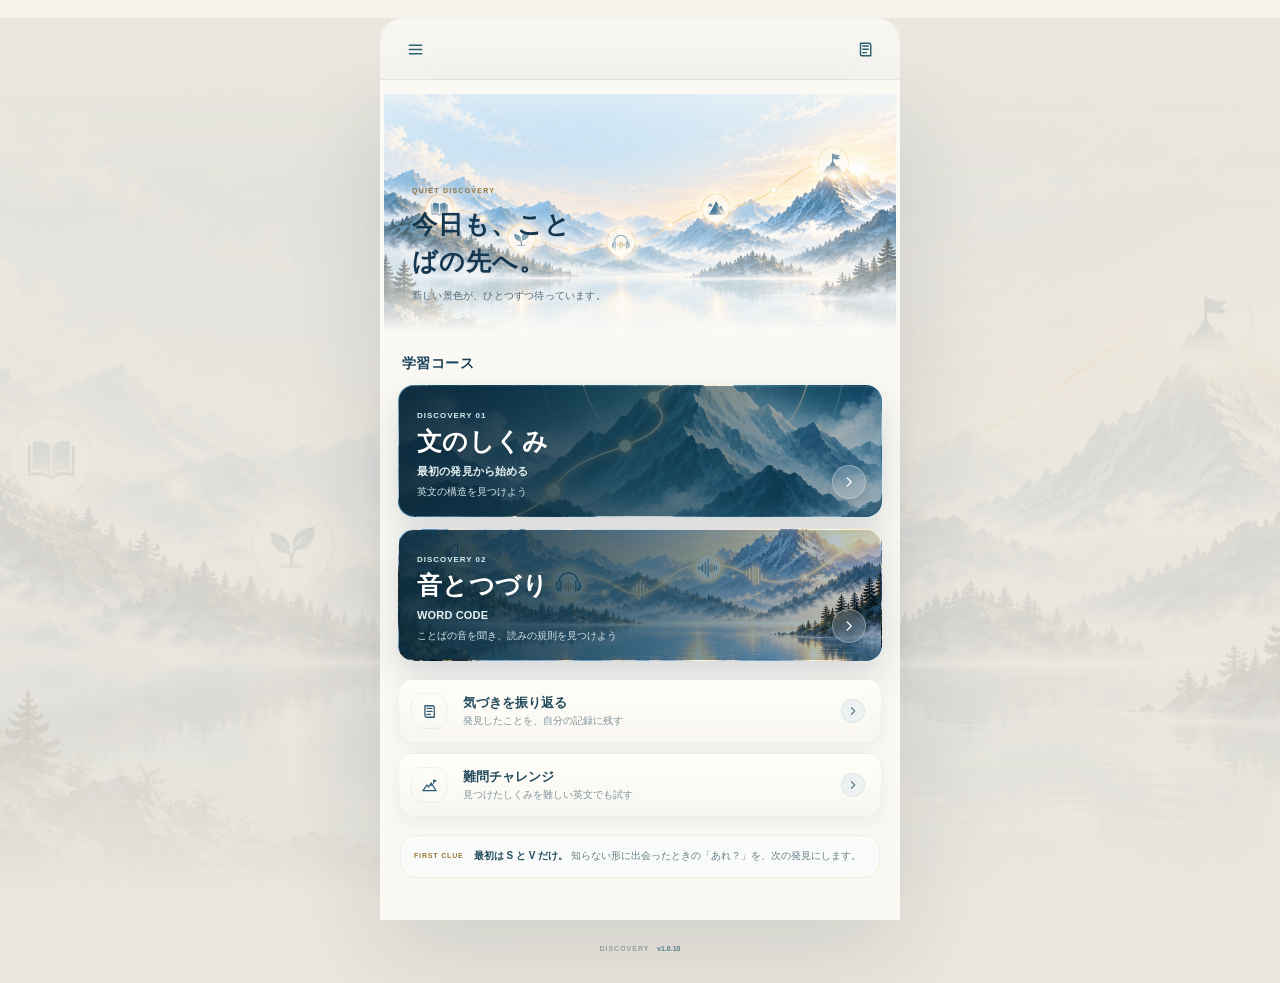
==== commit 58021600: "Release v1.0.10 mockup layout alignment" ====
--- a/index.html
+++ b/index.html
@@ -4,7 +4,7 @@
 <head>
 <meta charset="utf-8"/>
 <meta content="width=device-width, initial-scale=1, viewport-fit=cover" name="viewport"/>
-<meta content="#f7f8f6" name="theme-color"/>
+<meta content="#f7f4ed" name="theme-color"/>
 <meta content="英文のしくみと英単語の読み方を、自分で規則を発見しながら学ぶ中学生向け英語学習アプリ。" name="description"/>
 <title>DISCOVERY｜英語のしくみ発見</title>
 <link href="./manifest.webmanifest" rel="manifest"/>
@@ -17,10 +17,10 @@
 <header class="app-header mock-app-header">
 <div class="header-left">
 <button aria-label="ホームへ戻る" class="header-round-button hidden" id="homeBtn" type="button">
-<svg aria-hidden="true" viewbox="0 0 24 24"><path d="m15 18-6-6 6-6"></path></svg>
+<svg aria-hidden="true" class="qd-icon " viewBox="0 0 24 24"><use href="./assets/qd-icons.svg#icon-arrow-left"></use></svg>
 </button>
 <button aria-expanded="false" aria-label="学習範囲を設定" class="header-round-button" id="settingsBtn" type="button">
-<svg aria-hidden="true" viewbox="0 0 24 24"><path d="M5 7h14M5 12h14M5 17h14"></path></svg>
+<svg aria-hidden="true" class="qd-icon " viewBox="0 0 24 24"><use href="./assets/qd-icons.svg#icon-menu"></use></svg>
 </button>
 </div>
 <div aria-label="英語のしくみ発見" class="header-message">
@@ -28,7 +28,7 @@
 </div>
 <div class="header-actions">
 <button aria-expanded="false" aria-label="気づきノートを開く" class="header-round-button" id="notebookBtn" type="button">
-<svg aria-hidden="true" viewbox="0 0 24 24"><path d="M5 4.5h10.5A2.5 2.5 0 0 1 18 7v13H7.5A2.5 2.5 0 0 1 5 17.5v-13Z"></path><path d="M8 8h7M8 12h7M8 16h4"></path></svg>
+<svg aria-hidden="true" class="qd-icon " viewBox="0 0 24 24"><use href="./assets/qd-icons.svg#icon-notebook"></use></svg>
 </button>
 </div>
 </header>
@@ -39,7 +39,7 @@
 <span id="scopeText">中1・1学期まで</span>
 </div>
 <div class="streak-pill" title="連続正解">
-<span aria-hidden="true" class="streak-mark">↗</span>
+<span aria-hidden="true" class="streak-mark"><svg aria-hidden="true" class="qd-icon " viewBox="0 0 24 24"><use href="./assets/qd-icons.svg#icon-flame"></use></svg></span>
 <span><b id="streakCount">0</b> STREAK</span>
 </div>
 </section>
@@ -54,59 +54,66 @@
 <section class="home-card mock-home-card hidden" id="homeCard">
 <div class="mock-home-title">
 <small>QUIET DISCOVERY</small>
-<h1>英語のしくみ発見</h1>
-<p>見つけるたびに、世界が広がっていく。</p>
-</div>
+<h1>今日も、ことばの先へ。</h1>
+<p>新しい景色が、ひとつずつ待っています。</p>
+</div>
+<div class="home-section-label">学習コース</div>
 <div aria-label="学ぶコース" class="mock-course-stack">
 <button class="mock-course-card mock-course-grammar" id="discoveryModeBtn" type="button">
 <span aria-hidden="true" class="mock-course-shade"></span>
 <span class="mock-course-copy"><small>DISCOVERY 01</small><b>文のしくみ</b><em id="discoveryModeTitle">発見をつづける</em><span id="discoveryModeText">英文の構造を見つけよう</span></span>
-<span aria-hidden="true" class="mock-course-arrow">›</span>
+<span aria-hidden="true" class="mock-course-arrow"><svg aria-hidden="true" class="qd-icon " viewBox="0 0 24 24"><use href="./assets/qd-icons.svg#icon-chevron-right"></use></svg></span>
 </button>
 <a class="mock-course-card mock-course-phonics" href="./phonics.html">
 <span aria-hidden="true" class="mock-course-shade"></span>
-<span class="mock-course-copy"><small>DISCOVERY 02</small><b>WORD CODE</b><em>単語の読みを発見</em><span>ことばの音のルールを見つけよう</span></span>
-<span aria-hidden="true" class="mock-course-arrow">›</span>
+<span class="mock-course-copy"><small>DISCOVERY 02</small><b>音とつづり</b><em>WORD CODE</em><span>ことばの音を聞き、読みの規則を見つけよう</span></span>
+<span aria-hidden="true" class="mock-course-arrow"><svg aria-hidden="true" class="qd-icon " viewBox="0 0 24 24"><use href="./assets/qd-icons.svg#icon-chevron-right"></use></svg></span>
 </a>
 </div>
 <div class="mock-home-actions">
-<button class="mock-action-row" id="practiceModeBtn" type="button"><span class="mock-action-icon">5</span><span><b>5問だけ練習する</b><small>見つけたしくみを、短く使って定着</small></span><i>›</i></button>
-<button class="mock-action-row" id="homeNotebookBtn" type="button"><span class="mock-action-icon book-icon">◇</span><span><b>気づきを振り返る</b><small>自分で見つけたルールへいつでも戻る</small></span><i>›</i></button>
-<button class="mock-action-row" id="learningModeBtn" type="button"><span class="mock-action-icon">S</span><span><b>S・V・O・C・Mを学ぶ</b><small>役割に入る単語・品詞を整理する</small></span><i>›</i></button>
-<button class="mock-action-row" id="challengeModeBtn" type="button"><span class="mock-action-icon peak-icon">△</span><span><b>難問チャレンジ</b><small id="challengeModeText">高校・大学レベルにも同じ見方を使う</small></span><i id="challengeModeArrow">›</i></button>
+<button class="mock-action-row" id="practiceModeBtn" type="button"><span class="mock-action-icon spark-icon" aria-hidden="true"><svg aria-hidden="true" class="qd-icon " viewBox="0 0 24 24"><use href="./assets/qd-icons.svg#icon-spark"></use></svg></span><span><b>練習</b><small>5問だけ</small></span><i><svg aria-hidden="true" class="qd-icon " viewBox="0 0 24 24"><use href="./assets/qd-icons.svg#icon-chevron-right"></use></svg></i></button>
+<button class="mock-action-row" id="homeNotebookBtn" type="button"><span class="mock-action-icon book-icon" aria-hidden="true"><svg aria-hidden="true" class="qd-icon " viewBox="0 0 24 24"><use href="./assets/qd-icons.svg#icon-notebook"></use></svg></span><span><b>発見ノート</b><small>振り返る</small></span><i><svg aria-hidden="true" class="qd-icon " viewBox="0 0 24 24"><use href="./assets/qd-icons.svg#icon-chevron-right"></use></svg></i></button>
+<button class="mock-action-row" id="learningModeBtn" type="button"><span class="mock-action-icon route-icon" aria-hidden="true"><svg aria-hidden="true" class="qd-icon " viewBox="0 0 24 24"><use href="./assets/qd-icons.svg#icon-route"></use></svg></span><span><b>役割</b><small>S・V・O・C・M</small></span><i><svg aria-hidden="true" class="qd-icon " viewBox="0 0 24 24"><use href="./assets/qd-icons.svg#icon-chevron-right"></use></svg></i></button>
+<button class="mock-action-row" id="challengeModeBtn" type="button"><span class="mock-action-icon peak-icon" aria-hidden="true"><svg aria-hidden="true" class="qd-icon " viewBox="0 0 24 24"><use href="./assets/qd-icons.svg#icon-mountain"></use></svg></span><span><b>チャレンジ</b><small id="challengeModeText">難しい英文へ</small></span><i id="challengeModeArrow"><svg aria-hidden="true" class="qd-icon " viewBox="0 0 24 24"><use href="./assets/qd-icons.svg#icon-chevron-right"></use></svg></i></button>
 </div>
 <div class="mastery-panel mock-mastery-panel">
-<div class="mastery-head"><span>今の手ごたえ</span><small>点数ではなく、使えた回数から表示</small></div>
+<div class="mastery-head"><span>学習の記録</span><small>今日までの発見</small></div>
+<div class="home-record-grid">
+  <div><small>見つけたしくみ</small><strong id="homeDiscoveryCount">1</strong><span>/ 6</span></div>
+  <div><small>総合進捗</small><strong id="homeProgressPercent">17</strong><span>%</span></div>
+</div>
+<div class="home-record-bar" aria-hidden="true"><span id="homeProgressBar"></span></div>
 <div class="mastery-list" id="masteryList"></div>
 </div>
 </section>
 <section class="hero-card mock-home-card mock-home-first" id="introCard">
 <div class="mock-home-title">
 <small>QUIET DISCOVERY</small>
-<h1>英語のしくみ発見</h1>
-<p>見つけるたびに、世界が広がっていく。</p>
-</div>
+<h1>今日も、ことばの先へ。</h1>
+<p>新しい景色が、ひとつずつ待っています。</p>
+</div>
+<div class="home-section-label">学習コース</div>
 <div aria-label="学ぶコース" class="mock-course-stack">
 <button class="mock-course-card mock-course-grammar" id="startBtn" type="button">
 <span aria-hidden="true" class="mock-course-shade"></span>
 <span class="mock-course-copy"><small>DISCOVERY 01</small><b>文のしくみ</b><em>最初の発見から始める</em><span>英文の構造を見つけよう</span></span>
-<span aria-hidden="true" class="mock-course-arrow">›</span>
+<span aria-hidden="true" class="mock-course-arrow"><svg aria-hidden="true" class="qd-icon " viewBox="0 0 24 24"><use href="./assets/qd-icons.svg#icon-chevron-right"></use></svg></span>
 </button>
 <a class="mock-course-card mock-course-phonics" href="./phonics.html">
 <span aria-hidden="true" class="mock-course-shade"></span>
-<span class="mock-course-copy"><small>DISCOVERY 02</small><b>WORD CODE</b><em>単語の読みを発見</em><span>ことばの音のルールを見つけよう</span></span>
-<span aria-hidden="true" class="mock-course-arrow">›</span>
+<span class="mock-course-copy"><small>DISCOVERY 02</small><b>音とつづり</b><em>WORD CODE</em><span>ことばの音を聞き、読みの規則を見つけよう</span></span>
+<span aria-hidden="true" class="mock-course-arrow"><svg aria-hidden="true" class="qd-icon " viewBox="0 0 24 24"><use href="./assets/qd-icons.svg#icon-chevron-right"></use></svg></span>
 </a>
 </div>
 <div aria-label="この先にできること" class="mock-home-actions mock-home-actions-preview">
-<div class="mock-action-row is-preview"><span class="mock-action-icon book-icon">◇</span><span><b>気づきを振り返る</b><small>発見したことを、自分の記録に残す</small></span><i>›</i></div>
-<div class="mock-action-row is-preview"><span class="mock-action-icon peak-icon">△</span><span><b>難問チャレンジ</b><small>見つけたしくみを難しい英文でも試す</small></span><i>›</i></div>
+<div class="mock-action-row is-preview"><span class="mock-action-icon book-icon" aria-hidden="true"><svg aria-hidden="true" class="qd-icon " viewBox="0 0 24 24"><use href="./assets/qd-icons.svg#icon-notebook"></use></svg></span><span><b>気づきを振り返る</b><small>発見したことを、自分の記録に残す</small></span><i><svg aria-hidden="true" class="qd-icon " viewBox="0 0 24 24"><use href="./assets/qd-icons.svg#icon-chevron-right"></use></svg></i></div>
+<div class="mock-action-row is-preview"><span class="mock-action-icon peak-icon" aria-hidden="true"><svg aria-hidden="true" class="qd-icon " viewBox="0 0 24 24"><use href="./assets/qd-icons.svg#icon-mountain"></use></svg></span><span><b>難問チャレンジ</b><small>見つけたしくみを難しい英文でも試す</small></span><i><svg aria-hidden="true" class="qd-icon " viewBox="0 0 24 24"><use href="./assets/qd-icons.svg#icon-chevron-right"></use></svg></i></div>
 </div>
 <div class="first-clue-note"><span>FIRST CLUE</span><p><b>最初は S と V だけ。</b> 知らない形に出会ったときの「あれ？」を、次の発見にします。</p></div>
 </section>
 <section aria-live="polite" class="game-card hidden" id="gameCard">
 <div class="discovery-stepbar" id="discoveryStepBar" aria-label="発見までの進み具合"><div><span id="discoveryStepFill"></span></div><b id="discoveryStepText">1 / 3</b></div>
-<div class="practice-insight hidden" id="practiceInsight"><span aria-hidden="true">⌁</span><div><b>見えてきた！</b><small>同じしくみが使えるよ。</small></div></div>
+<div class="practice-insight hidden" id="practiceInsight"><span aria-hidden="true" class="insight-icon"><svg aria-hidden="true" class="qd-icon " viewBox="0 0 24 24"><use href="./assets/qd-icons.svg#icon-spark"></use></svg></span><div><b>見えてきた！</b><small>同じしくみが使えるよ。</small></div></div>
 <div class="question-head">
 <div>
 <div class="question-meta"><span id="questionNumber">Q 01</span></div>
@@ -115,11 +122,11 @@
 </div>
 <div class="question-tools">
 <button aria-label="気づきノートを開く" class="mini-button" id="quickNotebookBtn" type="button">
-<svg aria-hidden="true" viewbox="0 0 24 24"><path d="M5 4.5h10.5A2.5 2.5 0 0 1 18 7v13H7.5A2.5 2.5 0 0 1 5 17.5v-13Z"></path><path d="M8 8h7M8 12h7M8 16h4"></path></svg>
+<svg aria-hidden="true" class="qd-icon " viewBox="0 0 24 24"><use href="./assets/qd-icons.svg#icon-notebook"></use></svg>
 <span>気づき</span>
 </button>
 <button aria-expanded="false" class="mini-button" id="wordHintBtn" type="button">
-<svg aria-hidden="true" viewbox="0 0 24 24"><path d="M9 18h6M10 22h4M8.2 14.8A6 6 0 1 1 15.8 14.8C14.6 15.8 14 16.7 14 18h-4c0-1.3-.6-2.2-1.8-3.2Z"></path></svg>
+<svg aria-hidden="true" class="qd-icon " viewBox="0 0 24 24"><use href="./assets/qd-icons.svg#icon-bulb"></use></svg>
 <span>単語</span>
 </button>
 </div>
@@ -129,6 +136,7 @@
 <div aria-hidden="true" class="stage-grid"></div>
 <div aria-label="英文" class="sentence-area" id="sentenceArea"></div>
 <div class="hint-box hidden" id="hintBox"></div></div><div aria-hidden="true" class="game-landscape"></div>
+<div class="grammar-hint-label"><svg aria-hidden="true" class="qd-icon" viewBox="0 0 24 24"><use href="./assets/qd-icons.svg#icon-bulb"></use></svg><span>発見のヒント</span><small>役割を1つずつ確かめると、文の骨組みが見えてきます。</small></div>
 <div aria-live="polite" class="selected-role-line">
 <span>SELECT</span>
 <b id="selectedRoleText">S 主語</b>
@@ -140,33 +148,33 @@
 <div class="dock-actions">
 <button class="text-button" id="clearBtn" type="button">クリア</button>
 <button class="primary-button check-button" disabled="" id="checkBtn" type="button">
-<span>決定</span><svg aria-hidden="true" viewbox="0 0 24 24"><path d="M5 12h14M14 7l5 5-5 5"></path></svg>
+<span>決定</span><svg aria-hidden="true" class="qd-icon " viewBox="0 0 24 24"><use href="./assets/qd-icons.svg#icon-arrow-right"></use></svg>
 </button>
 </div>
 </div>
 </section>
 <section aria-live="assertive" class="feedback-card hidden" id="feedbackCard"><div aria-hidden="true" class="discovery-orbit"><span></span><span></span><span></span></div>
 <div class="feedback-topline"><span id="feedbackKicker">RESULT</span><span class="feedback-pattern" id="feedbackPattern"></span></div>
-<div aria-hidden="true" class="feedback-icon" id="feedbackIcon">✓</div>
+<div aria-hidden="true" class="feedback-icon" id="feedbackIcon"><svg aria-hidden="true" class="qd-icon" viewBox="0 0 24 24"><use href="./assets/qd-icons.svg#icon-check"></use></svg></div>
 <h1 id="feedbackTitle"></h1>
 <div class="feedback-body" id="feedbackBody"></div>
 <div class="answer-strip" id="answerStrip"></div>
 <button class="review-retry-button hidden" id="reviewRetryBtn" type="button">
-<span>気づきを見て、同じ問題をもう一度</span><span aria-hidden="true">↺</span>
+<span>気づきを見て、同じ問題をもう一度</span><span aria-hidden="true"><svg aria-hidden="true" class="qd-icon " viewBox="0 0 24 24"><use href="./assets/qd-icons.svg#icon-retry"></use></svg></span>
 </button>
 <button class="primary-button full-button" id="nextBtn" type="button">
-<span>次へ</span><svg aria-hidden="true" viewbox="0 0 24 24"><path d="M5 12h14M14 7l5 5-5 5"></path></svg>
+<span>次へ</span><svg aria-hidden="true" class="qd-icon " viewBox="0 0 24 24"><use href="./assets/qd-icons.svg#icon-arrow-right"></use></svg>
 </button>
 </section>
 <section class="complete-card hidden" id="completeCard">
-<div aria-hidden="true" class="complete-mark">✓</div>
+<div aria-hidden="true" class="complete-mark"><svg aria-hidden="true" class="qd-icon " viewBox="0 0 24 24"><use href="./assets/qd-icons.svg#icon-check"></use></svg></div>
 <span class="section-kicker">DISCOVERY MAP COMPLETE</span>
 <h1>バラバラだった英文が、<br/>しくみとして見えてきた。</h1>
 <p>5つの文型と、骨組みの外から情報を足すMまで発見しました。</p>
 <div class="rule-summary"><span>SV</span><span>SVC</span><span>SVO</span><span>SVOO</span><span>SVOC</span><span>＋M</span></div>
 <p class="complete-next">次は、疑問文・否定文・do / does・時制なども「今までとの違い」から発見できます。</p>
 <div class="complete-actions">
-<button class="challenge-primary-button" id="challengeFromCompleteBtn" type="button">高校・大学レベルに挑む <span>→</span></button>
+<button class="challenge-primary-button" id="challengeFromCompleteBtn" type="button">高校・大学レベルに挑む <span><svg aria-hidden="true" class="qd-icon " viewBox="0 0 24 24"><use href="./assets/qd-icons.svg#icon-arrow-right"></use></svg></span></button>
 <button class="secondary-button full-button" id="continueMixedBtn" type="button">5問だけ練習する</button>
 </div>
 </section>
@@ -224,13 +232,14 @@
 <div class="challenge-hero-line"><span class="section-kicker">PROVE THE DISCOVERY</span><span class="challenge-level-chip">高校・大学レベル</span></div>
 <h1>知らない英文でも、<br/><em>骨組み</em>は見つけられる。</h1>
 <p>難しい単語や、まだ習っていない文法が混ざっていても大丈夫。単語の意味は補助を使い、<strong>S・V・O・C・Mの見方</strong>で挑戦します。</p>
+<div class="challenge-hero-scene" aria-hidden="true"><span>Challenge<br/>Take You Further.</span></div>
 <div class="challenge-purpose-grid">
 <article><span>01</span><b>文型を見抜く</b><small>長い文でも大きなかたまりに分ける</small></article>
 <article><span>02</span><b>穴埋め</b><small>その場所に入る品詞・役割から考える</small></article>
 <article><span>03</span><b>並び替え</b><small>S→V→O/Cの骨組みから順番を作る</small></article>
 </div>
 <div class="challenge-rule-note"><span>POINT</span><p><b>知らない単語があっても失格ではありません。</b>「単語」を押せば、日本語の意味と品詞を確認できます。</p></div>
-<button class="challenge-primary-button" id="challengeStartBtn" type="button">5問チャレンジを始める <span>→</span></button>
+<button class="challenge-primary-button" id="challengeStartBtn" type="button">5問チャレンジを始める <span><svg aria-hidden="true" class="qd-icon " viewBox="0 0 24 24"><use href="./assets/qd-icons.svg#icon-arrow-right"></use></svg></span></button>
 </section>
 <section class="challenge-play-card hidden" id="challengePlayCard">
 <div class="challenge-play-head">
@@ -242,15 +251,15 @@
 <div class="challenge-prompt" id="challengePrompt"></div>
 <div class="challenge-work" id="challengeWork"></div>
 <div class="challenge-controls" id="challengeControls"></div>
-<button class="challenge-primary-button" disabled="" id="challengeCheckBtn" type="button">答えを決める <span>→</span></button>
+<button class="challenge-primary-button" disabled="" id="challengeCheckBtn" type="button">答えを決める <span><svg aria-hidden="true" class="qd-icon " viewBox="0 0 24 24"><use href="./assets/qd-icons.svg#icon-arrow-right"></use></svg></span></button>
 </section>
 <section class="challenge-feedback-card hidden" id="challengeFeedbackCard">
 <div class="challenge-feedback-head"><span class="section-kicker" id="challengeFeedbackKicker">RESULT</span><span class="challenge-pattern-reveal" id="challengeFeedbackPattern"></span></div>
-<div class="challenge-feedback-mark" id="challengeFeedbackMark">✓</div>
+<div class="challenge-feedback-mark" id="challengeFeedbackMark"><svg aria-hidden="true" class="qd-icon" viewBox="0 0 24 24"><use href="./assets/qd-icons.svg#icon-check"></use></svg></div>
 <h1 id="challengeFeedbackTitle"></h1>
 <div class="challenge-answer-reveal" id="challengeFeedbackAnswer"></div>
 <div class="challenge-insight" id="challengeFeedbackInsight"></div>
-<button class="challenge-primary-button" id="challengeNextBtn" type="button">次の難問へ <span>→</span></button>
+<button class="challenge-primary-button" id="challengeNextBtn" type="button">次の難問へ <span><svg aria-hidden="true" class="qd-icon " viewBox="0 0 24 24"><use href="./assets/qd-icons.svg#icon-arrow-right"></use></svg></span></button>
 </section>
 <section class="challenge-complete-card hidden" id="challengeCompleteCard">
 <span class="section-kicker">CHALLENGE COMPLETE</span>
@@ -272,7 +281,7 @@
 <div aria-hidden="true" class="sheet-handle"></div>
 <div class="sheet-heading">
 <div><span class="section-kicker">DISCOVERY LOG</span><h2 id="notebookTitle">気づきノート</h2></div>
-<button aria-label="閉じる" class="close-button" id="notebookCloseBtn" type="button">×</button>
+<button aria-label="閉じる" class="close-button" id="notebookCloseBtn" type="button"><svg aria-hidden="true" class="qd-icon " viewBox="0 0 24 24"><use href="./assets/qd-icons.svg#icon-close"></use></svg></button>
 </div>
 <p class="sheet-lead notebook-lead">自分で見つけたルールの記録です。わからなくなったときは、ここから見つけた瞬間に戻れます。</p>
 <div class="notebook-status"><span id="notebookCount">1 / 6</span><b>見つけた順に記録</b></div>
@@ -284,7 +293,7 @@
 <div aria-hidden="true" class="sheet-handle"></div>
 <div class="sheet-heading">
 <div><span class="section-kicker">LEARNING RANGE</span><h2 id="settingsTitle">学習範囲</h2></div>
-<button aria-label="閉じる" class="close-button" id="settingsCloseBtn" type="button">×</button>
+<button aria-label="閉じる" class="close-button" id="settingsCloseBtn" type="button"><svg aria-hidden="true" class="qd-icon " viewBox="0 0 24 24"><use href="./assets/qd-icons.svg#icon-close"></use></svg></button>
 </div>
 <p class="sheet-lead">選んだ時期までの語彙を、問題づくりに使います。</p>
 <div class="settings-grid">
@@ -305,7 +314,7 @@
 <p class="fine-print">学期は共通基礎語彙の目安です。教科書によって導入時期は異なります。</p>
 </section>
 <div aria-live="polite" class="toast hidden" id="toast" role="status"></div>
-<footer><p>DISCOVERY <span>v1.0.0</span></p></footer>
+<footer><p>DISCOVERY <span>v1.0.10</span></p></footer>
 <script src="./data/wordbank.js"></script>
 <script src="./core.js"></script>
 <script src="./data/role-guide.js"></script>
--- a/styles.css
+++ b/styles.css
@@ -350,8 +350,8 @@
 .mock-course-arrow{backdrop-filter:blur(7px)}
 .mock-home-actions{gap:7px}.mock-action-row{border-color:#dde8e8;background:rgba(255,255,255,.95);box-shadow:0 4px 14px rgba(31,70,82,.055)}
 .mock-action-row .mock-action-icon{background:#eef6f5;border:1px solid #dfebea;overflow:hidden;background-size:cover;background-position:center}
-.mock-action-row .mock-action-icon.book-icon{font-size:0;background-image:url('./assets/ui-notebook.png')}
-.mock-action-row .mock-action-icon.peak-icon{font-size:0;background-image:url('./assets/ui-challenge.png')}
+.mock-action-row .mock-action-icon.book-icon{font-size:0}
+.mock-action-row .mock-action-icon.peak-icon{font-size:0}
 .rule-map-card{background:#edf6f5;padding:14px 15px 13px}.rule-map-card::after{background:linear-gradient(90deg,rgba(247,251,250,.97),rgba(245,250,250,.82) 48%,rgba(238,247,247,.50)),url('./assets/home-hero.webp') center 60%/cover no-repeat}
 .rule-map-card .section-heading h2{font-size:17px}.rule-map{margin-top:12px}
 .rule-dot{box-shadow:0 2px 6px rgba(35,75,86,.04)}
@@ -433,3 +433,2677 @@
 .word-lookup-detail>div{display:flex;align-items:center;gap:8px}.word-lookup-detail strong{font:700 1.2rem Georgia,"Times New Roman",serif;color:#163f52}.word-lookup-detail b{grid-column:1/2;font-size:.83rem;color:#284e5d}.word-lookup-detail .pos-badge{grid-column:2;grid-row:1/3;align-self:center;white-space:nowrap}.lookup-audio{width:31px;height:31px;border-radius:50%;border:0;background:#edf7f7;color:#0e7c84;font-weight:900;letter-spacing:-.15em;padding-right:6px}
 /* v1.0.0 challenge hero reset: older decorative pseudo-element must not constrain the new artwork */
 .challenge-intro-card::before{position:relative!important;inset:auto!important;left:auto!important;right:auto!important;top:auto!important;width:auto!important;box-sizing:border-box!important;border:0!important;border-radius:0!important;pointer-events:none!important}
+
+/* v1.0.1 visual stabilization pass */
+html{
+  text-rendering:optimizeLegibility;
+  font-feature-settings:"palt" 1;
+}
+body,button,input,select,textarea{
+  -webkit-font-smoothing:antialiased;
+  -moz-osx-font-smoothing:grayscale;
+}
+.mock-home-title h1,
+.mock-course-copy b,
+.header-message strong,
+.phonics-hero h1,
+.phonics-home-head h1,
+.challenge-hero h1,
+.complete-card h1,
+.practice-complete-card h1{
+  letter-spacing:.015em;
+}
+.mock-course-copy,
+.mock-course-copy span,
+.mock-course-copy em,
+.mock-action-row span:nth-child(2),
+.mode-copy,
+.learning-role-head>div:last-child,
+.sound-table-card>div,
+.phonics-home-head,
+.phonics-question-head>div,
+.pattern-example,
+.practice-result,
+.challenge-list,
+.challenge-card,
+.discovery-box,
+.feedback-copy,
+.feedback-guide,
+.feedback-detail,
+.mastery-item,
+.mastery-copy,
+.summary-copy,
+.note-card,
+.note-copy{
+  min-width:0;
+}
+.mock-course-card,
+.mock-action-row,
+.mode-card,
+.learning-summary-card,
+.sound-table-card,
+.practice-result,
+.challenge-card,
+.phonics-practice-option,
+.phonics-memory-option,
+.guess-option,
+.role-button,
+.learning-tab{
+  position:relative;
+  overflow:hidden;
+}
+.mock-course-card::before{
+  content:"";
+  position:absolute;
+  inset:0;
+  border-radius:inherit;
+  border:1px solid rgba(255,255,255,.45);
+  pointer-events:none;
+}
+.mock-course-card::after{
+  content:"";
+  position:absolute;
+  inset:auto -18% -48% auto;
+  width:130px;
+  height:130px;
+  border-radius:50%;
+  background:radial-gradient(circle at center, rgba(255,255,255,.20), rgba(255,255,255,0) 70%);
+  pointer-events:none;
+}
+.mock-course-copy{
+  gap:1px;
+}
+.mock-course-copy em,
+.mock-course-copy span,
+.mock-action-row small,
+.mode-copy small,
+.mastery-copy small,
+.phonics-home-head p,
+.phonics-lead,
+.role-description,
+.challenge-card p,
+.pattern-note,
+.comparison-role-row small,
+.feedback-copy p,
+.feedback-detail,
+.hint-box,
+.note-card p,
+.sound-table-summary p,
+.sound-table-card small{
+  overflow-wrap:anywhere;
+}
+.mock-course-arrow,
+.mock-action-row i,
+.mode-arrow{
+  display:grid;
+  place-items:center;
+  line-height:1;
+}
+.mock-course-arrow{
+  width:34px;
+  height:34px;
+  border-radius:50%;
+  background:rgba(255,255,255,.18);
+  border:1px solid rgba(255,255,255,.26);
+  backdrop-filter:blur(10px);
+  box-shadow:0 8px 18px rgba(7,37,45,.14);
+  font-size:22px;
+}
+.mock-action-row{
+  grid-template-columns:42px minmax(0,1fr) 28px;
+  padding:11px 12px;
+  align-items:center;
+}
+.mock-action-row span:nth-child(2){
+  align-self:center;
+}
+.mock-action-row .mock-action-icon{
+  width:36px;
+  height:36px;
+  border-radius:12px;
+  display:grid;
+  place-items:center;
+  border:1px solid #d8e6e4;
+  box-shadow:inset 0 1px 0 rgba(255,255,255,.7);
+  background-repeat:no-repeat;
+  background-position:center;
+  background-size:20px 20px;
+}
+.mock-action-row .mock-action-icon.spark-icon{
+  font-size:0;
+  background-image:none;
+}
+.mock-action-row .mock-action-icon.route-icon{
+  font-size:0;
+  background-image:none;
+}
+.mock-action-row .mock-action-icon.book-icon,
+.mock-action-row .mock-action-icon.peak-icon{
+  background-size:20px 20px;
+}
+.mock-action-row b{
+  line-height:1.35;
+}
+.mock-action-row small{
+  line-height:1.45;
+}
+.mock-action-row i{
+  width:24px;
+  height:24px;
+  border-radius:999px;
+  background:#f2f7f7;
+  border:1px solid #dde8e8;
+  color:#4e7a87;
+  font-size:15px;
+  font-weight:800;
+}
+.mock-action-row.is-locked i{
+  width:auto;
+  min-width:24px;
+  padding:0 6px;
+  font-size:8px;
+  letter-spacing:.08em;
+  background:#eef3f4;
+  color:#71828a;
+}
+.first-clue-note,
+.mock-mastery-panel,
+.phonics-mastery-panel,
+.sound-table-summary,
+.sound-table-card,
+.note-card,
+.challenge-summary,
+.practice-result,
+.role-pattern-item,
+.same-word-card,
+.comparison-role-row,
+.role-tip,
+.challenge-card,
+.pattern-example,
+.feedback-card,
+.practice-insight,
+.lookup-panel,
+.hint-box{
+  box-shadow:0 8px 22px rgba(28,63,76,.05);
+}
+.mastery-head,
+.phonics-home-head,
+.phonics-question-head,
+.learning-section-head,
+.challenge-hero-line,
+.sound-table-divider,
+.complete-badges,
+.practice-complete-top,
+.question-head{
+  align-items:flex-start;
+}
+.mastery-item,
+.sound-table-card,
+.practice-result,
+.challenge-card{
+  border-width:1px;
+}
+.role-button,
+.learning-tab,
+.guess-option,
+.phonics-practice-option,
+.phonics-memory-option,
+.mode-card,
+.sound-table-card{
+  transition:transform .12s ease, box-shadow .12s ease, border-color .12s ease, background .12s ease;
+}
+.role-button:active,
+.learning-tab:active,
+.guess-option:active,
+.phonics-practice-option:active,
+.phonics-memory-option:active,
+.mode-card:active,
+.sound-table-card:active{
+  transform:scale(.992);
+}
+.role-palette,
+.phonics-practice-options,
+.phonics-memory-options,
+.phonics-guess-options{
+  align-items:stretch;
+}
+.role-button .role-sub,
+.learning-tab span,
+.phonics-practice-option small,
+.phonics-memory-option small,
+.sound-table-card small,
+.mastery-copy small,
+.mode-copy small,
+.challenge-card small{
+  line-height:1.4;
+}
+.header-sound-mark{
+  width:24px;
+  height:24px;
+  display:inline-block;
+  font-size:0;
+  background:none;
+  opacity:.95;
+}
+.phonics-audio-primary .speaker-icon,
+.phonics-audio-chip .speaker-icon{
+  display:grid;
+  place-items:center;
+  width:20px;
+  height:20px;
+  border-radius:50%;
+  background:rgba(255,255,255,.16);
+  font-size:11px;
+}
+.phonics-memory-stage .phonics-audio-primary .speaker-icon,
+.phonics-practice-stage .phonics-audio-primary .speaker-icon{
+  background:rgba(17,26,43,.08);
+}
+.sound-table-summary strong,
+.practice-score,
+.success-number,
+.challenge-level-chip,
+.phonics-counter,
+.practice-progress span,
+.rule-dot,
+.result-no{
+  font-variant-numeric:tabular-nums;
+}
+@media(max-width:390px){
+  .mock-action-row{grid-template-columns:40px minmax(0,1fr) 26px;padding:10px 11px}
+  .mock-action-row .mock-action-icon{width:34px;height:34px;background-size:18px 18px}
+  .mock-action-row i{width:22px;height:22px;font-size:14px}
+}
+
+/* v1.0.2 crisp vector icon pass */
+.mock-action-row .mock-action-icon{background-color:#f0f8f7!important;background-repeat:no-repeat!important;background-position:center!important;background-size:20px 20px!important}
+.lookup-audio{font-size:0!important;padding:0!important;background:#edf7f7!important;border:1px solid #d8e7e6!important}
+.phonics-word-card i{font-size:0!important;background:#edf7f7!important;border:1px solid #d8e7e6!important}
+.phonics-word-card i::after{display:none!important}.phonics-word-card i span{display:none!important}
+.speaker-icon{font-size:0!important}
+
+/* v1.0.2 mockup-aligned compact table and screen cleanup */
+.phonics-progress-map{
+  display:grid!important;
+  grid-template-columns:repeat(6,minmax(0,1fr));
+  gap:4px!important;
+  overflow:hidden!important;
+  padding:12px 0 2px!important;
+}
+.phonics-progress-node{
+  min-width:0!important;
+  width:auto!important;
+  flex:none!important;
+}
+.phonics-progress-node b{
+  max-width:100%!important;
+  overflow:hidden;
+  text-overflow:ellipsis;
+  white-space:nowrap;
+  font-size:6.5px!important;
+}
+.sound-table-tabs{
+  display:grid;
+  grid-template-columns:repeat(3,1fr);
+  gap:0;
+  margin:12px 0 8px;
+  padding:3px;
+  border:1px solid #d9e6e6;
+  border-radius:999px;
+  background:#f5f9f8;
+}
+.sound-table-tabs button{
+  min-height:35px;
+  border:0;
+  border-radius:999px;
+  background:transparent;
+  color:#62808a;
+  font-size:9px;
+  font-weight:800;
+}
+.sound-table-tabs button.active{
+  background:#15828a;
+  color:#fff;
+  box-shadow:0 4px 10px rgba(20,100,107,.16);
+}
+.compact-table{
+  gap:0!important;
+  overflow:hidden;
+  border:1px solid #d7e3e4;
+  border-radius:12px;
+  background:#fff;
+}
+.sound-compact-head,
+.sound-compact-row{
+  display:grid;
+  grid-template-columns:24% 18% minmax(0,1fr) 17%;
+  align-items:center;
+}
+.sound-compact-head{
+  min-height:30px;
+  background:#f3f8f7;
+  border-bottom:1px solid #dce7e7;
+  color:#6b858e;
+  font-size:7px;
+  font-weight:850;
+  letter-spacing:.04em;
+  text-align:left;
+}
+.sound-compact-head span,
+.sound-compact-row>span{
+  min-width:0;
+  padding:7px 8px;
+}
+.sound-compact-head span+span,
+.sound-compact-row>span+span{
+  border-left:1px solid #e2ebeb;
+}
+.sound-compact-row{
+  width:100%;
+  min-height:43px;
+  border:0;
+  border-bottom:1px solid #e3ebec;
+  background:#fff;
+  color:#234b5b;
+  text-align:left;
+  padding:0;
+}
+.sound-compact-row:last-child{border-bottom:0}
+button.sound-compact-row{cursor:pointer}
+button.sound-compact-row:hover{background:#f8fbfb}
+button.sound-compact-row.selected{
+  background:#eef8f7;
+  box-shadow:inset 3px 0 #16838a;
+}
+.sound-compact-row.undiscovered{
+  color:#9aacb1;
+  background:#fbfcfc;
+}
+.sound-pattern-main{
+  font:700 14px/1.1 Georgia,"Times New Roman",serif;
+  color:#173f52;
+}
+.sound-pattern-main i{
+  display:inline-grid;
+  place-items:center;
+  margin-left:4px;
+  width:13px;
+  height:13px;
+  border-radius:50%;
+  background:#f6ead2;
+  color:#9f7225;
+  font:900 8px/1 sans-serif;
+  font-style:normal;
+}
+.sound-value{
+  font:700 11px/1.2 Georgia,"Times New Roman",serif;
+  color:#157c83;
+}
+.sound-example-main{
+  font-size:8px;
+  line-height:1.35;
+  color:#405e69;
+  overflow:hidden;
+  text-overflow:ellipsis;
+  white-space:nowrap;
+}
+.sound-status-found{
+  justify-self:center;
+  width:20px;
+  height:20px;
+  padding:0!important;
+  border:0!important;
+  border-radius:50%;
+  display:grid;
+  place-items:center;
+  background:#16838a;
+  color:#fff;
+  font-size:10px;
+  font-weight:900;
+}
+.sound-status-empty{
+  justify-self:center;
+  width:18px;
+  height:18px;
+  padding:0!important;
+  border:1.5px solid #bdcdd1!important;
+  border-radius:50%;
+}
+.sound-table-selection{
+  display:grid;
+  grid-template-columns:minmax(0,1fr) 42px auto;
+  gap:7px;
+  align-items:center;
+  margin:10px 0 8px;
+  padding:9px 10px;
+  border:1px solid #d8e5e5;
+  border-radius:13px;
+  background:#f8fbfa;
+}
+.sound-table-selection>div{min-width:0;display:grid;gap:2px}
+.sound-table-selection small{font-size:6.5px;letter-spacing:.12em;color:#6f8c94;font-weight:900}
+.sound-table-selection b{font:700 14px/1.2 Georgia,"Times New Roman",serif;color:#214b5c;white-space:nowrap;overflow:hidden;text-overflow:ellipsis}
+.sound-selected-audio{
+  width:38px;
+  height:38px;
+  border-radius:50%;
+  border:1px solid #cfe1e0;
+  background:#edf7f6;
+}
+.sound-selected-audio:disabled{opacity:.35}
+.sound-table-selection .phonics-log-practice{
+  min-height:38px!important;
+  margin:0!important;
+  padding:0 14px!important;
+  white-space:nowrap;
+}
+.sound-log-toggle{
+  width:100%;
+  min-height:42px;
+  margin:6px 0 10px;
+  border:1px solid #d9e5e5;
+  border-radius:12px;
+  background:#fff;
+  color:#3a6570;
+  font-size:9px;
+  font-weight:800;
+}
+.sound-log-toggle span{margin-left:5px;color:#6f8d94}
+.sound-log-wrap{margin-top:8px}
+.sound-log-wrap .sound-table-divider{margin-top:0}
+#phonicsMapCard{padding-bottom:15px!important}
+body:has(#gameCard:not(.hidden)) .principle-card,
+body:has(#feedbackCard:not(.hidden)) .principle-card,
+body:has(#learningCard:not(.hidden)) .principle-card,
+body:has(#challengeIntroCard:not(.hidden)) .principle-card,
+body:has(#challengePlayCard:not(.hidden)) .principle-card,
+body:has(#challengeFeedbackCard:not(.hidden)) .principle-card,
+body:has(#practiceCompleteCard:not(.hidden)) .principle-card,
+body:has(#completeCard:not(.hidden)) .principle-card{
+  display:none!important;
+}
+body:has(#phonicsDiscoverCard:not(.hidden)) .phonics-bottom-principle,
+body:has(#phonicsRevealCard:not(.hidden)) .phonics-bottom-principle,
+body:has(#phonicsMapCard:not(.hidden)) .phonics-bottom-principle,
+body:has(#phonicsPracticeCard:not(.hidden)) .phonics-bottom-principle,
+body:has(#phonicsPracticeFeedbackCard:not(.hidden)) .phonics-bottom-principle,
+body:has(#phonicsMemoryCard:not(.hidden)) .phonics-bottom-principle,
+body:has(#phonicsMemoryFeedbackCard:not(.hidden)) .phonics-bottom-principle{
+  display:none!important;
+}
+@media(max-width:360px){
+  .sound-compact-head,.sound-compact-row{grid-template-columns:24% 18% minmax(0,1fr) 18%}
+  .sound-compact-head span,.sound-compact-row>span{padding-left:6px;padding-right:6px}
+  .sound-example-main{font-size:7.5px}
+  .sound-table-selection{grid-template-columns:minmax(0,1fr) 38px}.sound-table-selection .phonics-log-practice{grid-column:1/-1;width:100%}
+}
+
+/* v1.0.2 grammar layout stabilization */
+.game-card{
+  display:flex;
+  flex-direction:column;
+}
+.role-palette{
+  grid-template-columns:repeat(auto-fit,minmax(46px,1fr))!important;
+}
+.sentence-stage{
+  flex:1 1 auto;
+  min-height:270px;
+  max-height:350px;
+}
+.game-landscape{
+  flex:0 0 auto;
+  height:132px;
+  margin-top:-70px;
+  opacity:.64;
+}
+.control-dock{
+  flex:0 0 auto;
+  margin-top:-52px;
+}
+@media(max-height:700px){
+  .sentence-stage{min-height:220px;max-height:260px}
+  .game-landscape{height:100px;margin-top:-52px}
+  .control-dock{margin-top:-43px}
+}
+.game-card .sentence-stage{max-height:none!important}
+@keyframes hintFloatIn{from{opacity:0;transform:translate(-50%,-5px)}to{opacity:1;transform:translate(-50%,0)}}
+.game-card .hint-box{animation:hintFloatIn .18s ease-out!important;transform:translate(-50%,0)!important}
+.challenge-hint-box{
+  position:static!important;
+  left:auto!important;
+  top:auto!important;
+  width:auto!important;
+  max-height:none!important;
+  transform:none!important;
+  margin:10px 0!important;
+  animation:slideDown .18s ease-out!important;
+}
+.challenge-hint-box::before{display:none!important}
+.text-button.full-button{min-height:44px!important;padding:10px 12px!important}
+
+/* v1.0.2 contrast and special-screen finishing */
+.challenge-intro-card>p{color:#607984!important;font-size:11px!important;line-height:1.75!important}
+.challenge-intro-card>p strong{color:#2e5665!important}
+.challenge-purpose-grid small{color:#6b8089!important;font-size:8.5px!important}
+.challenge-rule-note p{color:#657a83!important}.challenge-rule-note b{color:#294e5d!important}
+.challenge-level-chip{color:#9a6d26!important;background:#fbf3e4!important;border-color:#ead9b8!important}
+body:has(#feedbackCard.is-discovery:not(.hidden)) footer,
+body:has(#phonicsRevealCard:not(.hidden)) footer{display:none!important}
+
+/* v1.0.3 — STEP 1: reduce visual framing / let space do the grouping */
+:root{
+  --qd-hairline:rgba(47,86,99,.10);
+  --qd-soft-line:rgba(47,86,99,.07);
+  --qd-panel:#ffffff;
+  --qd-panel-soft:#f6faf9;
+  --qd-panel-warm:#fbf8f2;
+  --qd-shadow-air:0 12px 34px rgba(29,67,80,.07);
+  --qd-shadow-touch:0 4px 14px rgba(29,67,80,.055);
+}
+
+/* Primary screens are surfaces, not bordered cards. */
+.game-card,
+.learning-card,
+.challenge-intro-card,
+.challenge-play-card,
+.challenge-feedback-card,
+.challenge-complete-card,
+.complete-card,
+.practice-complete-card,
+.phonics-card,
+.phonics-progress-card,
+#phonicsMapCard{
+  border-color:transparent!important;
+  box-shadow:var(--qd-shadow-air)!important;
+}
+
+/* Home: remove the 'stack of outlined web cards' feeling. */
+.mock-course-card{
+  border-color:transparent!important;
+  box-shadow:0 10px 28px rgba(24,65,78,.10)!important;
+}
+.mock-course-card::before{display:none!important}
+.mock-home-actions{gap:9px!important}
+.mock-action-row{
+  border-color:transparent!important;
+  background:rgba(255,255,255,.965)!important;
+  box-shadow:var(--qd-shadow-touch)!important;
+}
+.mock-action-row .mock-action-icon{
+  border-color:transparent!important;
+  background-color:#eef6f5!important;
+}
+.mock-action-row i{
+  border-color:transparent!important;
+  background:#f1f7f6!important;
+}
+.mock-mastery-panel,
+.mastery-panel{
+  border-color:transparent!important;
+  background:rgba(247,250,249,.92)!important;
+  box-shadow:none!important;
+}
+.mastery-row{
+  border-color:transparent!important;
+  background:rgba(255,255,255,.88)!important;
+  box-shadow:0 2px 7px rgba(29,67,80,.035)!important;
+}
+.first-clue-note{
+  border-color:transparent!important;
+  background:linear-gradient(145deg,#eff7f5,#f9fbfa)!important;
+  box-shadow:none!important;
+}
+
+/* Grammar discovery: one clear white surface, fewer boxes inside it. */
+.game-card{
+  background:rgba(255,255,255,.985)!important;
+}
+.discovery-stepbar,
+.practice-insight,
+.selected-role-line{
+  border-color:transparent!important;
+  box-shadow:none!important;
+}
+.question-meta span{
+  border:0!important;
+}
+.mini-button{
+  border-color:transparent!important;
+  background:#f2f7f6!important;
+  box-shadow:none!important;
+}
+.hint-box{
+  border-color:transparent!important;
+  background:rgba(255,255,255,.985)!important;
+  box-shadow:0 12px 30px rgba(24,61,74,.12)!important;
+}
+.control-dock{
+  border-color:transparent!important;
+  box-shadow:0 16px 34px rgba(24,61,74,.09)!important;
+}
+.role-button{
+  border-color:transparent!important;
+  background:#f7faf9!important;
+  box-shadow:inset 0 0 0 1px rgba(39,80,94,.045)!important;
+}
+.role-button.active{
+  box-shadow:0 5px 14px rgba(24,61,74,.08)!important;
+}
+.text-button{
+  border-color:transparent!important;
+}
+
+/* Feedback and summaries: use blocks and breathing room instead of nested frames. */
+.feedback-body,
+.answer-strip,
+.discovery-box,
+.practice-result,
+.challenge-answer-reveal,
+.challenge-insight,
+.challenge-transfer-card{
+  border-color:transparent!important;
+}
+.practice-result{
+  background:#f7faf9!important;
+  box-shadow:none!important;
+}
+.result-no{
+  border-color:transparent!important;
+  background:#fff!important;
+}
+.review-retry-button,
+.secondary-button{
+  border-color:transparent!important;
+  background:#f4f8f7!important;
+  box-shadow:none!important;
+}
+
+/* ROLE LAB: cards become tiles separated by tone and space. */
+.role-material-note,
+.learning-role-panel,
+.learning-summary-card,
+.role-pattern-item,
+.learning-memory-card,
+.same-word-card,
+.comparison-role-row{
+  border-color:transparent!important;
+}
+.role-material-note{
+  background:#f4f8f7!important;
+}
+.learning-summary{
+  gap:10px!important;
+}
+.learning-summary-card{
+  background:#f9fbfa!important;
+  box-shadow:0 4px 13px rgba(28,63,76,.045)!important;
+}
+.learning-role-tabs{
+  border-color:transparent!important;
+  background:#f0f5f4!important;
+  box-shadow:none!important;
+}
+.learning-role-panel{
+  background:#fff!important;
+  box-shadow:none!important;
+}
+.role-pattern-list{gap:10px!important}
+.role-pattern-item{
+  background:#f6f9f8!important;
+  box-shadow:none!important;
+}
+.pattern-number,
+.pattern-chips span{
+  border-color:transparent!important;
+}
+.role-tip{
+  border:0!important;
+  box-shadow:none!important;
+}
+.learning-memory-card{
+  background:#f6faf9!important;
+  box-shadow:none!important;
+}
+
+/* Challenge: avoid bordered dashboard tiles. */
+.challenge-purpose-grid{gap:10px!important}
+.challenge-purpose-grid article,
+.challenge-rule-note,
+.challenge-question-meta span,
+.challenge-question-meta b{
+  border-color:transparent!important;
+}
+.challenge-purpose-grid article{
+  background:#f6f9f8!important;
+  box-shadow:none!important;
+}
+.challenge-rule-note{
+  background:#fbf7ef!important;
+  box-shadow:none!important;
+}
+.challenge-level-chip{
+  border-color:transparent!important;
+}
+.challenge-chunk{
+  border-color:rgba(255,255,255,.09)!important;
+}
+.challenge-role-button{
+  border-color:transparent!important;
+  box-shadow:inset 0 0 0 1px rgba(40,80,94,.05)!important;
+}
+
+/* WORD CODE: progress and choice areas should feel like a single composed page. */
+.phonics-progress-card{
+  background:rgba(255,255,255,.985)!important;
+}
+.course-tab{
+  border-color:transparent!important;
+  box-shadow:none!important;
+}
+.phonics-school-scope,
+.phonics-instruction,
+.phonics-question-box,
+.phonics-audio-note,
+.phonics-principles article,
+.phonics-practice-stage,
+.phonics-memory-meaning-area,
+.phonics-rule-reveal,
+.phonics-probe-box{
+  border-color:transparent!important;
+  box-shadow:none!important;
+}
+.phonics-school-scope,
+.phonics-instruction,
+.phonics-question-box,
+.phonics-practice-stage,
+.phonics-memory-meaning-area{
+  background:#f4f9f8!important;
+}
+.phonics-word-grid{gap:10px!important}
+.phonics-word-card{
+  border-color:transparent!important;
+  box-shadow:0 5px 14px rgba(28,63,76,.06)!important;
+}
+.phonics-guess-button,
+.phonics-sound-choice,
+.phonics-memory-option{
+  border-color:transparent!important;
+  background:#fff!important;
+  box-shadow:0 3px 10px rgba(28,63,76,.045)!important;
+}
+
+/* Sound table: keep only meaningful separators, not a box around every row. */
+.sound-table-summary,
+.sound-table-selection,
+.sound-log-toggle{
+  border-color:transparent!important;
+}
+.sound-table-summary,
+.sound-table-selection{
+  background:#f4f9f8!important;
+  box-shadow:none!important;
+}
+.sound-log-toggle{
+  background:#f7faf9!important;
+}
+.sound-compact-table{
+  border-color:transparent!important;
+  box-shadow:none!important;
+  overflow:hidden;
+}
+.sound-compact-head{
+  border-bottom:1px solid var(--qd-hairline)!important;
+  background:#f4f8f7!important;
+}
+.sound-compact-row{
+  border:0!important;
+  border-bottom:1px solid var(--qd-soft-line)!important;
+  border-radius:0!important;
+  box-shadow:none!important;
+}
+.sound-compact-row:last-child{border-bottom:0!important}
+.sound-status-empty{border-color:rgba(80,112,122,.30)!important}
+.sound-selected-audio{
+  border-color:transparent!important;
+  box-shadow:none!important;
+}
+
+/* Sheets/settings: outer sheet is enough; avoid framing every internal row. */
+.notebook-status,
+.note-card,
+.settings-grid label,
+.toggle-row,
+.data-chip{
+  border-color:transparent!important;
+}
+.note-card,
+.settings-grid label,
+.toggle-row{
+  background:#f6f9f8!important;
+  box-shadow:none!important;
+}
+
+/* Keep borders only for true form controls / selected state / accessibility focus. */
+select,
+input:not([type="checkbox"]),
+.role-button.active,
+.learning-tab.active,
+.phonics-guess-button.selected,
+.phonics-sound-choice.selected,
+.phonics-memory-option.selected{
+  border-color:rgba(32,104,112,.24)!important;
+}
+
+@media(max-width:390px){
+  .mock-home-actions{gap:8px!important}
+  .learning-summary,.role-pattern-list,.challenge-purpose-grid,.phonics-word-grid{gap:8px!important}
+}
+/* v1.0.3 sound-table refinement: horizontal rhythm, not spreadsheet grid */
+.sound-compact-head span+span,
+.sound-compact-row>span+span{
+  border-left:0!important;
+}
+.sound-compact-head span,
+.sound-compact-row>span{
+  padding-left:10px!important;
+  padding-right:8px!important;
+}
+.sound-table-tabs,
+.sound-discovery-table,
+.compact-table{
+  border-color:transparent!important;
+}
+.sound-table-tabs{
+  background:#f2f7f6!important;
+  box-shadow:none!important;
+}
+/* v1.0.3 WORD CODE de-framing */
+.mode-card,
+.phonics-school-scope,
+.phonics-mastery-panel,
+.phonics-mastery-panel .mastery-row,
+.phonics-bottom-principle,
+.phonics-progress-card,
+.phonics-card{
+  border:0!important;
+}
+.mode-card{
+  box-shadow:0 5px 15px rgba(28,63,76,.045)!important;
+}
+.phonics-mastery-panel{
+  border-top:1px solid rgba(47,86,99,.08)!important;
+}
+
+/* v1.0.4 — STEP 2: typography hierarchy / three-level reading rhythm */
+:root{
+  --qd-display:"Noto Serif CJK JP","Hiragino Mincho ProN","Yu Mincho","YuMincho",serif;
+  --qd-sans:"Noto Sans CJK JP","Hiragino Sans","Yu Gothic UI","Yu Gothic",Meiryo,sans-serif;
+  --qd-title:#183f52;
+  --qd-body:#385865;
+  --qd-caption:#78909a;
+}
+html,body,button,select,input,textarea{font-family:var(--qd-sans)}
+body{font-size:13px;line-height:1.65}
+
+/* Level 1: one clear title per screen. */
+.mock-home-title h1,
+.learning-hero h1,
+.challenge-intro-card h1,
+.challenge-play-head h1,
+.challenge-feedback-card h1,
+.challenge-complete-card h1,
+.complete-card h1,
+.practice-complete-card h1,
+.phonics-intro-card h1,
+.phonics-home-head h1,
+.phonics-question-head h1,
+#phonicsMapCard h1,
+.game-card #questionTitle{
+  font-family:var(--qd-display)!important;
+  color:var(--qd-title)!important;
+  font-weight:700!important;
+  letter-spacing:.005em!important;
+  text-wrap:balance;
+}
+.mock-home-title h1{font-size:31px!important;line-height:1.28!important}
+.game-card #questionTitle{font-size:25px!important;line-height:1.34!important;margin:8px 0 5px!important}
+.learning-hero h1{font-size:29px!important;line-height:1.32!important}
+.challenge-intro-card h1,.challenge-complete-card h1{font-size:30px!important;line-height:1.32!important}
+.phonics-intro-card h1,.phonics-home-head h1,#phonicsMapCard h1{font-size:28px!important;line-height:1.34!important}
+.phonics-question-head h1{font-size:25px!important;line-height:1.34!important}
+
+/* Level 2: task language and content that must be read. */
+.hero-lead,
+.learning-hero p,
+.challenge-intro-card>p,
+.phonics-lead,
+.phonics-home-head p,
+.phonics-question-head p,
+#questionKicker,
+.sheet-lead,
+.principle-card p,
+.complete-card>p,
+.practice-complete-message,
+.role-description,
+.same-word-card>p{
+  color:var(--qd-body)!important;
+  font-size:12px!important;
+  line-height:1.78!important;
+  letter-spacing:.005em;
+}
+.mock-course-copy b{font-family:var(--qd-display)!important;font-size:25px!important;line-height:1.18!important;font-weight:700!important}
+.mock-course-copy em{font-size:11px!important;line-height:1.45!important;font-weight:700!important;letter-spacing:.015em}
+.mock-course-copy span{font-size:10px!important;line-height:1.52!important}
+.mock-action-row b{font-size:13px!important;line-height:1.4!important;font-weight:760!important;letter-spacing:.005em}
+.mock-action-row small{font-size:9.5px!important;line-height:1.5!important;color:#7d929b!important}
+.mode-copy b{font-size:13px!important;line-height:1.4!important;font-weight:760!important}
+.mode-copy small{font-size:9.5px!important;line-height:1.5!important}
+.phonics-instruction b{font-size:10.5px!important;line-height:1.6!important}
+.phonics-question-box>b{font-size:11.5px!important;line-height:1.6!important}
+.phonics-guess-button{font-size:11px!important;line-height:1.45!important}
+.phonics-word-text{font-size:22px!important;line-height:1.18!important}
+.phonics-word-card small{font-size:9.5px!important;line-height:1.4!important}
+
+/* Level 3: metadata stays quiet, but remains legible. */
+.section-kicker,
+.mock-home-title small,
+.mission-label,
+.question-meta span,
+.phonics-question-box>small,
+.phonics-instruction span,
+.phonics-focus-label,
+.challenge-rule-note>span,
+.challenge-question-meta span,
+.challenge-question-meta b,
+.pattern-example>span,
+.role-material-note span:not(.role-material-arrow),
+.learning-role-head>div:last-child>span,
+.sound-table-divider span,
+.sound-compact-head,
+.phonics-school-scope>div:first-child>span{
+  font-size:7.5px!important;
+  line-height:1.35!important;
+  letter-spacing:.13em!important;
+  color:#6f8b95!important;
+  font-weight:800!important;
+}
+.section-kicker{opacity:.86}
+.mock-home-title p{font-size:10px!important;line-height:1.55!important;color:#83969e!important}
+.header-message small{font-size:8px!important;color:#81949b!important}
+.header-message strong{font-family:var(--qd-display)!important;font-size:12px!important;letter-spacing:.015em!important}
+
+/* Home: reduce the 'dashboard' reading feel. */
+.mastery-head span{font-size:11.5px!important;font-weight:760!important}
+.mastery-head small{font-size:8.5px!important;color:#84969d!important}
+.mastery-row b{font-size:9.5px!important}.mastery-row span{font-size:9px!important}
+.first-clue-note>span{font-size:7px!important}.first-clue-note p{font-size:10px!important;line-height:1.65!important}
+
+/* Grammar: sentence first, metadata second. */
+.question-meta span{padding:2px 0!important;background:transparent!important;border-radius:0!important}
+.question-head{gap:16px!important}
+.game-card #questionKicker{margin-top:2px!important;max-width:250px}
+.sentence-area{font-family:var(--qd-sans)}
+.chunk{font-size:18px!important;font-weight:680!important;line-height:1.32!important}
+.hint-box{font-size:10.5px!important;line-height:1.68!important;color:#58727d!important}
+.hint-box strong{font-size:13px!important;color:#21495a!important}
+.hint-ja{font-size:10.5px!important;color:#496673!important}
+.pos-badge{font-size:8px!important;letter-spacing:.02em!important}
+.selected-role-line>span{font-size:7px!important;letter-spacing:.15em!important}.selected-role-line b{font-size:11.5px!important}.selected-role-line small{font-size:9px!important}
+.role-button .role-main{font-size:18px!important}.role-button .role-sub{font-size:8.5px!important;line-height:1.35!important}
+.practice-insight b{font-size:12px!important}.practice-insight small{font-size:9px!important}
+
+/* ROLE LAB: fewer competing font sizes. */
+.role-material-note b{font-size:11.5px!important;line-height:1.45!important}.role-material-note small{font-size:9px!important;line-height:1.4!important}
+.learning-summary-card b{font-size:11px!important;line-height:1.45!important}.learning-summary-card small{font-size:8.8px!important;line-height:1.45!important}
+.learning-section-head h2{font-family:var(--qd-display);font-size:19px!important;color:var(--qd-title);font-weight:700}
+.learning-section-head>small{font-size:8.5px!important;color:#83969d!important}
+.learning-tab strong{font-size:16px!important}.learning-tab span{font-size:8px!important}
+.learning-role-head h2{font-family:var(--qd-display);font-size:18px!important;line-height:1.3!important}.learning-role-head h2 small{font-family:var(--qd-sans);font-size:9px!important;line-height:1.45!important}
+.role-headline{font-family:var(--qd-display);font-size:17px!important;line-height:1.45!important;color:var(--qd-title)}
+.pattern-label-line h3{font-size:11.5px!important;line-height:1.4!important}.pattern-level{font-size:7.5px!important}.pattern-chips span{font-size:9.5px!important}
+.pattern-example p{font-size:12px!important;line-height:1.55!important}.pattern-note{font-size:9.5px!important;line-height:1.6!important}
+.role-tip p{font-size:10px!important;line-height:1.62!important}
+.same-word-card h2{font-family:var(--qd-display);font-size:18px!important}.comparison-role-row p{font-size:11px!important}.comparison-role-row small{font-size:9px!important;line-height:1.45!important}
+.learning-memory-card h2{font-family:var(--qd-display);font-size:18px!important}.memory-lines p{font-size:11px!important}
+
+/* Challenge: editorial, not control-panel typography. */
+.challenge-level-chip{font-size:7.5px!important;letter-spacing:.06em!important}
+.challenge-purpose-grid b{font-size:11.5px!important;line-height:1.4!important}.challenge-purpose-grid small{font-size:9px!important;line-height:1.45!important}
+.challenge-rule-note p{font-size:9.5px!important;line-height:1.65!important}
+.challenge-primary-button{font-size:13px!important;letter-spacing:.01em}
+
+/* WORD CODE and sound table. */
+.phonics-progress-card .section-heading h2{font-family:var(--qd-display);font-size:17px!important;color:var(--qd-title)}
+.phonics-progress-node b{font-size:7.5px!important;line-height:1.3!important}
+.phonics-school-scope b{font-size:11px!important}.phonics-school-scope small{font-size:8.5px!important;line-height:1.45!important}
+.phonics-principles b{font-size:11.5px!important}.phonics-principles small{font-size:8.5px!important;line-height:1.45!important}
+.sound-table-summary small{font-size:7px!important;letter-spacing:.12em!important}.sound-table-summary strong{font-size:19px!important}
+.sound-compact-head{font-size:8px!important}
+.sound-compact-row{font-size:10px!important;line-height:1.45!important}
+.sound-compact-pattern b{font-family:Georgia,"Times New Roman",serif;font-size:15px!important}.sound-compact-sound{font-family:Georgia,"Times New Roman",serif;font-size:11.5px!important}
+.sound-compact-example{font-size:9.5px!important}.sound-status-found{font-size:10px!important}.sound-status-empty{font-size:0!important}
+.sound-table-selection b{font-size:12px!important}.sound-table-selection small{font-size:9px!important;line-height:1.45!important}
+.sound-log-toggle{font-size:9.5px!important}
+
+/* Buttons: one calm typographic voice. */
+.primary-button,.secondary-button,.challenge-primary-button,.phonics-audio-primary,.sound-selected-audio,.sound-selected-practice{
+  font-size:13px!important;
+  font-weight:740!important;
+  letter-spacing:.01em!important;
+}
+.text-button,.reset-button{font-size:10px!important;font-weight:700!important}
+
+/* Avoid tiny footer/version copy competing with content. */
+footer p{font-size:7px!important;letter-spacing:.14em!important;color:#91a0a5!important}
+
+@media(max-width:360px){
+  .mock-home-title h1{font-size:29px!important}
+  .mock-course-copy b{font-size:23px!important}
+  .game-card #questionTitle{font-size:23px!important}
+  .phonics-intro-card h1,.phonics-home-head h1,#phonicsMapCard h1{font-size:26px!important}
+  .mock-action-row b{font-size:12.5px!important}.mock-action-row small{font-size:9px!important}
+}
+
+/* v1.0.5 — STEP 3: unified icon system */
+:root{
+  --qd-icon:#2a6270;
+  --qd-icon-strong:#174b5c;
+  --qd-icon-muted:#78909a;
+  --qd-icon-accent:#178087;
+}
+.qd-icon{
+  width:20px;
+  height:20px;
+  display:inline-block;
+  flex:0 0 auto;
+  color:currentColor;
+  vertical-align:middle;
+  overflow:visible;
+}
+.qd-icon use{pointer-events:none}
+.header-round-button .qd-icon{width:21px;height:21px;color:var(--qd-icon)}
+.close-button .qd-icon{width:19px;height:19px;color:var(--qd-icon)}
+.streak-mark{display:grid;place-items:center;color:#b98335!important}
+.streak-mark .qd-icon{width:16px;height:16px}
+.mock-course-arrow .qd-icon{width:18px;height:18px;color:#fff}
+.mock-action-row .mock-action-icon{
+  background-image:none!important;
+  color:var(--qd-icon-accent)!important;
+}
+.mock-action-row .mock-action-icon .qd-icon{width:19px;height:19px}
+.mock-action-row i .qd-icon{width:14px;height:14px}
+.mock-action-row.is-locked i .qd-icon{display:none}
+.insight-icon{display:grid;place-items:center;color:#1d858a}
+.insight-icon .qd-icon{width:20px;height:20px}
+.mini-button .qd-icon{width:18px;height:18px;color:#3b7480}
+.primary-button .qd-icon,.challenge-primary-button .qd-icon,.phonics-audio-primary .qd-icon{width:18px;height:18px}
+.review-retry-button .qd-icon{width:17px;height:17px}
+.complete-mark .qd-icon{width:28px;height:28px}
+.feedback-icon .qd-icon,.challenge-feedback-mark .qd-icon,.phonics-reveal-mark .qd-icon{width:28px;height:28px}
+.feedback-card.is-discovery .feedback-icon .qd-icon{width:32px;height:32px}
+.rule-dot .qd-icon,.phonics-progress-node span .qd-icon{width:13px;height:13px}
+.lookup-audio{
+  background:#edf7f7!important;
+  border:1px solid #d8e7e6!important;
+  color:#147b81!important;
+  padding:0!important;
+  font-size:0!important;
+}
+.lookup-audio .qd-icon{width:17px;height:17px}
+.header-sound-mark{
+  display:grid!important;
+  place-items:center;
+  width:28px!important;
+  height:28px!important;
+  background:none!important;
+  color:var(--qd-icon-accent)!important;
+}
+.header-sound-mark .qd-icon{width:20px;height:20px}
+.speaker-icon{
+  display:grid!important;
+  place-items:center!important;
+  background:none!important;
+  width:20px!important;
+  height:20px!important;
+  color:currentColor!important;
+}
+.speaker-icon .qd-icon{width:17px;height:17px}
+.phonics-word-card i{
+  background:#edf7f7!important;
+  border:1px solid #d8e7e6!important;
+  color:#147b81!important;
+  font-size:0!important;
+}
+.phonics-word-card i::after{content:none!important}
+.phonics-word-card i .qd-icon{width:16px;height:16px}
+.phonics-contrast-row button span{display:inline-grid;place-items:center;color:#167d83}
+.phonics-contrast-row button span .qd-icon{width:15px;height:15px}
+.sound-status-found{display:grid!important;place-items:center;color:#167d83!important}
+.sound-status-found .qd-icon{width:15px;height:15px}
+.phonics-map-examples small{display:inline-grid;place-items:center;color:#167d83}
+.phonics-map-examples small .qd-icon{width:14px;height:14px}
+.sound-selected-audio{
+  background:#edf7f6!important;
+  color:#147b81!important;
+}
+.sound-selected-audio .qd-icon{width:18px;height:18px}
+.log-chevron{display:inline-grid;place-items:center;transition:transform .16s ease}
+.log-chevron .qd-icon{width:14px;height:14px}
+.sound-log-toggle[aria-expanded="true"] .log-chevron{transform:rotate(90deg)}
+.mode-arrow{display:grid!important;place-items:center}
+.mode-arrow .qd-icon{width:15px;height:15px}
+.challenge-primary-button span,.primary-button span{display:inline-flex;align-items:center;justify-content:center}
+.challenge-primary-button span .qd-icon,.primary-button span .qd-icon{width:17px;height:17px}
+/* one line/one family: retired raster / standalone icon backgrounds are disabled */
+.mock-action-row .mock-action-icon.book-icon,
+.mock-action-row .mock-action-icon.peak-icon,
+.mock-action-row .mock-action-icon.spark-icon,
+.mock-action-row .mock-action-icon.route-icon,
+.header-sound-mark,
+.lookup-audio,
+.phonics-word-card i,
+.speaker-icon,
+.sound-selected-audio{background-image:none!important;background-repeat:no-repeat!important}
+@media(max-width:360px){
+  .qd-icon{width:18px;height:18px}
+  .mock-action-row .mock-action-icon .qd-icon{width:18px;height:18px}
+  .header-round-button .qd-icon{width:20px;height:20px}
+}
+/* v1.0.5 icon QA corrections */
+.sound-status-found{color:#fff!important}
+@media(max-width:639px){
+  .feedback-card.is-discovery,
+  .phonics-reveal-card{
+    width:100vw!important;
+    max-width:100vw!important;
+    margin-left:calc(50% - 50vw)!important;
+    margin-right:calc(50% - 50vw)!important;
+    box-sizing:border-box!important;
+  }
+}
+
+/* v1.0.6 — STEP 4: spacing rhythm / design the screen, not the stack */
+:root{
+  --qd-space-1:4px;
+  --qd-space-2:8px;
+  --qd-space-3:12px;
+  --qd-space-4:16px;
+  --qd-space-5:24px;
+  --qd-space-6:32px;
+  --qd-space-7:40px;
+}
+
+/* Home: larger pauses between ideas, tighter spacing inside each idea. */
+.mock-home-title{
+  padding:18px 12px 22px!important;
+}
+.mock-home-title small{margin-bottom:9px!important}
+.mock-home-title p{margin-top:8px!important}
+.mock-course-stack{gap:12px!important}
+.mock-course-card{min-height:132px!important}
+.mock-home-actions{
+  margin-top:18px!important;
+  gap:10px!important;
+}
+.mock-action-row{
+  min-height:64px!important;
+  padding-top:10px!important;
+  padding-bottom:10px!important;
+}
+.mock-mastery-panel{
+  margin-top:20px!important;
+  padding-top:15px!important;
+  padding-bottom:15px!important;
+}
+.mastery-head{margin-bottom:10px!important}
+.first-clue-note{margin-top:18px!important}
+
+/* Grammar / practice: remove the dead middle zone and create three bands:
+   task -> sentence/lookup -> landscape/action dock. */
+.game-card{
+  padding-top:16px!important;
+  padding-bottom:calc(20px + var(--safe-bottom))!important;
+}
+.discovery-stepbar{
+  margin:3px 2px 18px!important;
+}
+.practice-insight{
+  margin:0 0 16px!important;
+}
+.question-head{
+  margin-bottom:14px!important;
+}
+.practice-progress{
+  margin:14px 0 10px!important;
+}
+.sentence-stage{
+  flex:0 0 auto!important;
+  min-height:330px!important;
+  max-height:none!important;
+  margin:4px -2px 0!important;
+  padding:26px 7px 42px!important;
+}
+.game-landscape{
+  height:128px!important;
+  margin-top:-10px!important;
+}
+.selected-role-line{
+  margin-top:-8px!important;
+  margin-bottom:8px!important;
+}
+.control-dock{
+  margin-top:-52px!important;
+  padding:10px!important;
+}
+.dock-actions{margin-top:8px!important}
+.hint-box{top:90px!important}
+
+/* Discovery moment: more calm space around the one important message. */
+.feedback-card.is-discovery{
+  padding-top:68px!important;
+  padding-bottom:calc(42px + var(--safe-bottom))!important;
+}
+.feedback-card.is-discovery .feedback-icon{margin-top:18px!important;margin-bottom:12px!important}
+.feedback-card.is-discovery h1{margin:12px auto 18px!important}
+.feedback-card.is-discovery .discovery-box{margin-top:22px!important;margin-bottom:24px!important}
+.feedback-card.is-discovery #nextBtn{margin-top:22px!important}
+
+/* ROLE LAB: distinct chapters instead of one uninterrupted stack. */
+.learning-card{
+  padding:26px 18px 34px!important;
+}
+.learning-hero p{margin-top:10px!important}
+.role-material-note{
+  margin:24px 0 20px!important;
+  padding:13px 12px!important;
+}
+.learning-summary{
+  margin-bottom:30px!important;
+  gap:12px!important;
+}
+.learning-summary-card{min-height:76px!important}
+.learning-section-head{
+  margin:0 1px 13px!important;
+}
+.learning-role-tabs{
+  margin-bottom:18px!important;
+}
+.learning-role-panel{
+  padding:18px 14px!important;
+}
+.role-headline{margin-top:18px!important}
+.role-description{margin-bottom:16px!important}
+.role-pattern-list{gap:12px!important}
+.role-pattern-item{padding:13px!important}
+.same-word-card{margin-top:28px!important;padding:18px 14px!important}
+.comparison-rows{gap:9px!important}
+.learning-memory-card{margin-top:28px!important;padding:18px 14px!important}
+
+/* Challenge: give the challenge image, statement and action their own beats. */
+.challenge-intro-card{
+  padding-bottom:30px!important;
+}
+.challenge-intro-card::before{margin-bottom:24px!important}
+.challenge-hero-line{margin-bottom:12px!important}
+.challenge-intro-card h1{margin:10px 0 14px!important}
+.challenge-intro-card>p{margin-bottom:24px!important}
+.challenge-purpose-grid{gap:12px!important;margin-bottom:22px!important}
+.challenge-purpose-grid article{padding:12px!important}
+.challenge-rule-note{margin-bottom:22px!important;padding:13px!important}
+.challenge-primary-button{margin-top:2px!important}
+
+/* WORD CODE home: hero -> question -> range -> choices. */
+.phonics-progress-card{margin-bottom:18px!important}
+.phonics-home-card{padding-bottom:28px!important}
+.phonics-home-art{
+  height:136px!important;
+  margin-bottom:22px!important;
+}
+.phonics-home-head p{margin-top:8px!important;margin-bottom:20px!important}
+.phonics-school-scope{
+  margin:0 0 20px!important;
+  padding:12px!important;
+}
+.mode-stack{gap:10px!important}
+.mode-card{min-height:76px!important;padding:12px!important}
+.phonics-mastery-panel{margin-top:22px!important;padding-top:16px!important}
+
+/* WORD CODE discovery: separate compare, examples and guess. */
+.phonics-question-head{margin-bottom:18px!important}
+.phonics-instruction{margin-bottom:14px!important;padding:11px 12px!important}
+.phonics-word-grid{gap:10px!important}
+.phonics-question-box{margin-top:16px!important;padding:13px!important}
+.phonics-guess-options{gap:8px!important}
+.phonics-guess-button{min-height:46px!important}
+
+/* Sound table: title block, progress summary, filters, table. */
+#phonicsMapCard{padding:24px 14px 24px!important}
+#phonicsMapCard .phonics-home-head p{margin-bottom:22px!important}
+.sound-table-summary{margin-bottom:18px!important;padding:13px!important}
+.sound-table-filter{margin-bottom:12px!important}
+.sound-compact-table{margin-top:0!important}
+.sound-table-selection{margin-top:18px!important;padding:13px!important}
+.sound-log-toggle{margin-top:16px!important}
+
+/* Narrow screens keep the rhythm but compress major gaps one step. */
+@media(max-width:360px){
+  .mock-home-title{padding-top:14px!important;padding-bottom:18px!important}
+  .mock-home-actions{margin-top:14px!important}
+  .mock-mastery-panel{margin-top:16px!important}
+  .game-card{padding-top:13px!important}
+  .discovery-stepbar{margin-bottom:14px!important}
+  .question-head{margin-bottom:10px!important}
+  .sentence-stage{min-height:285px!important;padding-top:22px!important;padding-bottom:36px!important}
+  .game-landscape{height:108px!important;margin-top:-8px!important}
+  .control-dock{margin-top:-46px!important}
+  .learning-card{padding-top:22px!important}
+  .role-material-note{margin-top:20px!important;margin-bottom:17px!important}
+  .learning-summary{margin-bottom:24px!important;gap:10px!important}
+  .same-word-card,.learning-memory-card{margin-top:24px!important}
+  .phonics-home-art{height:126px!important;margin-bottom:18px!important}
+  .phonics-school-scope{margin-bottom:16px!important}
+  #phonicsMapCard{padding-top:20px!important}
+}
+
+@media(max-height:720px){
+  .sentence-stage{min-height:275px!important;padding-top:22px!important;padding-bottom:34px!important}
+  .game-landscape{height:104px!important;margin-top:-8px!important}
+  .control-dock{margin-top:-44px!important}
+}
+
+/* v1.0.7 — STEP 5: merge scenery and UI into one continuous screen */
+body{
+  position:relative;
+  isolation:isolate;
+  --qd-scene:none;
+  --qd-scene-opacity:0;
+  --qd-scene-position:center 72%;
+  --qd-scene-size:cover;
+  background:#f7faf9!important;
+}
+body::before{
+  content:"";
+  position:fixed;
+  inset:54px 0 0;
+  z-index:-1;
+  pointer-events:none;
+  background-image:var(--qd-scene);
+  background-position:var(--qd-scene-position);
+  background-size:var(--qd-scene-size);
+  background-repeat:no-repeat;
+  opacity:var(--qd-scene-opacity);
+  filter:saturate(.72) contrast(.92);
+  -webkit-mask-image:linear-gradient(to bottom,transparent 0%,#000 19%,#000 78%,transparent 100%);
+  mask-image:linear-gradient(to bottom,transparent 0%,#000 19%,#000 78%,transparent 100%);
+}
+.app-header,.shell,footer{position:relative;z-index:1}
+
+/* screen-specific atmosphere — imagery is supportive, never the content itself */
+body[data-screen-mode="home"],body[data-screen-mode="onboarding"]{
+  --qd-scene:url('./assets/home-hero.webp');
+  --qd-scene-opacity:.115;
+  --qd-scene-position:center 76%;
+}
+body[data-screen-mode="discovery"],body[data-screen-mode="practice"]{
+  --qd-scene:url('./assets/footer-landscape.webp');
+  --qd-scene-opacity:.22;
+  --qd-scene-position:center bottom;
+  --qd-scene-size:auto 54vh;
+}
+body[data-screen-mode="learning"]{
+  --qd-scene:url('./assets/footer-landscape.webp');
+  --qd-scene-opacity:.15;
+  --qd-scene-position:center 86%;
+}
+body[data-screen-mode^="challenge"]{
+  --qd-scene:url('./assets/challenge.webp');
+  --qd-scene-opacity:.10;
+  --qd-scene-position:center 14%;
+}
+body.word-code-body[data-word-screen="intro"],
+body.word-code-body[data-word-screen="home"],
+body.word-code-body[data-word-screen="discover"],
+body.word-code-body[data-word-screen="practice"],
+body.word-code-body[data-word-screen="memory"]{
+  --qd-scene:url('./assets/course-phonics.webp');
+  --qd-scene-opacity:.09;
+  --qd-scene-position:center 66%;
+}
+body.word-code-body[data-word-screen="map"]{
+  --qd-scene:url('./assets/footer-landscape.webp');
+  --qd-scene-opacity:.24;
+  --qd-scene-position:center bottom;
+  --qd-scene-size:auto 48vh;
+}
+
+/* Home — lower actions float over the same atmosphere as the course art. */
+body[data-screen-mode="home"] .mock-action-row,
+body[data-screen-mode="onboarding"] .mock-action-row{
+  background:rgba(255,255,255,.80)!important;
+  backdrop-filter:blur(18px) saturate(.88);
+  -webkit-backdrop-filter:blur(18px) saturate(.88);
+  box-shadow:0 9px 26px rgba(31,70,82,.055)!important;
+}
+body[data-screen-mode="home"] .mock-mastery-panel,
+body[data-screen-mode="onboarding"] .first-clue-note{
+  background:rgba(248,251,250,.78)!important;
+  backdrop-filter:blur(18px) saturate(.88);
+  -webkit-backdrop-filter:blur(18px) saturate(.88);
+}
+.mock-course-card{
+  box-shadow:0 12px 30px rgba(20,68,80,.11)!important;
+}
+.mock-course-shade{
+  background:linear-gradient(90deg,rgba(7,48,65,.86) 0%,rgba(11,65,79,.60) 50%,rgba(10,49,62,.10) 100%)!important;
+}
+.mock-course-phonics .mock-course-shade{
+  background:linear-gradient(90deg,rgba(7,61,70,.86) 0%,rgba(12,89,96,.58) 52%,rgba(6,49,60,.08) 100%)!important;
+}
+
+/* Grammar / practice — the landscape is no longer a separate picture strip. */
+body[data-screen-mode="discovery"] .game-card,
+body[data-screen-mode="practice"] .game-card{
+  background:linear-gradient(180deg,rgba(255,255,255,.97) 0%,rgba(255,255,255,.94) 49%,rgba(250,253,252,.78) 73%,rgba(255,255,255,.91) 100%)!important;
+}
+body[data-screen-mode="discovery"] .game-landscape,
+body[data-screen-mode="practice"] .game-landscape{
+  height:150px!important;
+  margin:-24px -14px -14px!important;
+  background:url('./assets/footer-landscape.webp') center bottom/cover no-repeat!important;
+  opacity:.92!important;
+  filter:saturate(.74) contrast(.96)!important;
+  -webkit-mask-image:linear-gradient(to bottom,transparent 0%,#000 22%,#000 76%,transparent 100%);
+  mask-image:linear-gradient(to bottom,transparent 0%,#000 22%,#000 76%,transparent 100%);
+}
+body[data-screen-mode="discovery"] .control-dock,
+body[data-screen-mode="practice"] .control-dock{
+  background:rgba(255,255,255,.86)!important;
+  border-color:rgba(211,225,226,.72)!important;
+  box-shadow:0 18px 44px rgba(30,70,83,.12)!important;
+  backdrop-filter:blur(24px) saturate(.9)!important;
+  -webkit-backdrop-filter:blur(24px) saturate(.9)!important;
+}
+body[data-screen-mode="discovery"] .hint-box,
+body[data-screen-mode="practice"] .hint-box{
+  background:rgba(255,255,255,.93)!important;
+  backdrop-filter:blur(20px) saturate(.9);
+  -webkit-backdrop-filter:blur(20px) saturate(.9);
+}
+
+/* ROLE LAB — a quiet landscape lives behind the explanation instead of a hard white slab. */
+.learning-card{
+  position:relative!important;
+  overflow:hidden!important;
+  background:linear-gradient(180deg,rgba(255,255,255,.96) 0%,rgba(255,255,255,.92) 62%,rgba(247,251,250,.80) 100%)!important;
+}
+.learning-card::after{
+  content:"";
+  position:absolute;
+  z-index:0;
+  left:-30px;right:-30px;bottom:-30px;
+  height:540px;
+  background:url('./assets/footer-landscape.webp') center bottom/cover no-repeat;
+  opacity:.17;
+  filter:saturate(.62);
+  -webkit-mask-image:linear-gradient(to bottom,transparent 0%,#000 45%,#000 100%);
+  mask-image:linear-gradient(to bottom,transparent 0%,#000 45%,#000 100%);
+  pointer-events:none;
+}
+.learning-card>*{position:relative;z-index:1}
+.learning-summary-card,
+.learning-role-panel,
+.role-pattern-item,
+.learning-memory-card{
+  background:rgba(255,255,255,.82)!important;
+  backdrop-filter:blur(12px) saturate(.9);
+  -webkit-backdrop-filter:blur(12px) saturate(.9);
+}
+
+/* Challenge — the hero art dissolves into the statement rather than ending at a rectangle. */
+.challenge-intro-card{
+  background:linear-gradient(180deg,rgba(255,255,255,.90),rgba(255,255,255,.96) 38%,rgba(249,252,251,.92) 100%)!important;
+}
+.challenge-intro-card::before{
+  height:190px!important;
+  margin-bottom:-18px!important;
+  opacity:.98;
+  filter:saturate(.88);
+  -webkit-mask-image:linear-gradient(to bottom,#000 0%,#000 54%,transparent 100%);
+  mask-image:linear-gradient(to bottom,#000 0%,#000 54%,transparent 100%);
+}
+.challenge-purpose-grid article,
+.challenge-rule-note{
+  background:rgba(255,255,255,.74)!important;
+  backdrop-filter:blur(12px);
+  -webkit-backdrop-filter:blur(12px);
+}
+
+/* WORD CODE — scenic art fades under the content instead of becoming a separate image block. */
+.phonics-progress-card{
+  background:rgba(255,255,255,.80)!important;
+  backdrop-filter:blur(18px) saturate(.9);
+  -webkit-backdrop-filter:blur(18px) saturate(.9);
+}
+.phonics-intro-card,
+#phonicsHomeCard,
+#phonicsDiscoverCard,
+#phonicsMapCard,
+#phonicsPracticeCard,
+#phonicsMemoryCard{
+  background:linear-gradient(180deg,rgba(255,255,255,.93) 0%,rgba(255,255,255,.91) 63%,rgba(248,252,251,.83) 100%)!important;
+}
+.phonics-hero-art,
+.phonics-home-art{
+  height:190px!important;
+  margin:-24px -17px -50px!important;
+  background-image:url('./assets/course-phonics.webp')!important;
+  background-position:center 53%!important;
+  background-size:cover!important;
+  filter:saturate(.82) contrast(.96);
+  -webkit-mask-image:linear-gradient(to bottom,#000 0%,#000 55%,rgba(0,0,0,.58) 75%,transparent 100%);
+  mask-image:linear-gradient(to bottom,#000 0%,#000 55%,rgba(0,0,0,.58) 75%,transparent 100%);
+}
+.phonics-home-head,
+.phonics-card>.section-kicker{
+  position:relative;
+  z-index:1;
+}
+.phonics-school-scope,
+.mode-card,
+.phonics-question-box,
+.phonics-instruction,
+.phonics-word-card{
+  background:rgba(255,255,255,.80)!important;
+  backdrop-filter:blur(14px) saturate(.9);
+  -webkit-backdrop-filter:blur(14px) saturate(.9);
+}
+.phonics-mode-discover{
+  background:rgba(13,66,74,.94)!important;
+  backdrop-filter:blur(14px);
+  -webkit-backdrop-filter:blur(14px);
+}
+
+/* Sound table — keep the table crisp while the scenery appears as an atmospheric footer. */
+#phonicsMapCard{
+  position:relative!important;
+  overflow:hidden!important;
+  background:linear-gradient(180deg,rgba(255,255,255,.96) 0%,rgba(255,255,255,.94) 62%,rgba(247,251,250,.78) 100%)!important;
+}
+#phonicsMapCard::after{
+  content:"";
+  position:absolute;
+  z-index:0;
+  left:-20px;right:-20px;bottom:-28px;
+  height:340px;
+  background:url('./assets/footer-landscape.webp') center bottom/cover no-repeat;
+  opacity:.28;
+  filter:saturate(.68);
+  -webkit-mask-image:linear-gradient(to bottom,transparent 0%,#000 48%,#000 100%);
+  mask-image:linear-gradient(to bottom,transparent 0%,#000 48%,#000 100%);
+  pointer-events:none;
+}
+#phonicsMapCard>*{position:relative;z-index:1}
+.sound-compact-table,
+.sound-table-selection{
+  background:rgba(255,255,255,.82)!important;
+  backdrop-filter:blur(14px) saturate(.9);
+  -webkit-backdrop-filter:blur(14px) saturate(.9);
+}
+.sound-compact-row{
+  background:rgba(255,255,255,.72)!important;
+}
+.sound-compact-row:hover,.sound-compact-row:focus-visible{
+  background:rgba(245,251,250,.90)!important;
+}
+
+/* Desktop still reads as a single mobile canvas, not a card floating over a different background. */
+@media(min-width:640px){
+  .shell{
+    background:rgba(249,251,250,.80)!important;
+    backdrop-filter:blur(12px) saturate(.9);
+    -webkit-backdrop-filter:blur(12px) saturate(.9);
+  }
+}
+
+@media(max-width:360px){
+  .phonics-hero-art,.phonics-home-art{height:168px!important;margin-bottom:-42px!important}
+  body[data-screen-mode="discovery"] .game-landscape,
+  body[data-screen-mode="practice"] .game-landscape{height:128px!important;margin-top:-20px!important}
+}
+/* v1.0.7 QA correction: keep WORD CODE label out of the scenic fade. */
+#phonicsHomeCard .phonics-home-art{margin-bottom:-26px!important}
+#phonicsHomeCard .phonics-home-head{padding-top:12px!important}
+#phonicsHomeCard .phonics-home-head .section-kicker{display:block!important;margin-bottom:8px!important;color:#2e7f87!important}
+
+/* v1.0.8 — STEP 6: tonal depth, tactile controls, screen-specific character */
+:root{
+  --qd-paper:#fbfcfa;
+  --qd-mist:#f2f7f5;
+  --qd-mist-2:#eaf3f1;
+  --qd-ink-deep:#123b4c;
+  --qd-ink-soft:#345968;
+  --qd-teal:#177b80;
+  --qd-teal-deep:#0d5962;
+  --qd-teal-soft:#e8f4f2;
+  --qd-blue:#456d88;
+  --qd-blue-soft:#edf3f7;
+  --qd-gold:#b9944e;
+  --qd-gold-soft:#f6edd9;
+  --qd-night:#0b3f4c;
+  --qd-control-shadow:0 10px 24px rgba(20,62,74,.09),inset 0 1px 0 rgba(255,255,255,.88);
+  --qd-control-shadow-pressed:0 4px 12px rgba(20,62,74,.08),inset 0 1px 0 rgba(255,255,255,.66);
+}
+
+/* Page canvas: warmer paper and subtler tonal transitions than a flat white web page. */
+body{
+  background:
+    radial-gradient(120% 54% at 50% -8%,rgba(213,232,229,.52) 0%,rgba(245,249,247,.10) 52%,transparent 74%),
+    linear-gradient(180deg,#fcfdfb 0%,#f7faf8 52%,#f1f6f4 100%)!important;
+}
+.app-header{
+  background:rgba(251,253,251,.88)!important;
+  border-bottom-color:rgba(47,86,99,.07)!important;
+  box-shadow:0 1px 0 rgba(255,255,255,.92)!important;
+}
+
+/* Screen identity: one family, slightly different temperature. */
+body[data-screen-mode="home"],body[data-screen-mode="onboarding"]{
+  --screen-accent:#1b747b;
+  --screen-accent-soft:#e9f4f2;
+  --screen-accent-deep:#164d5c;
+}
+body[data-screen-mode="discovery"],body[data-screen-mode="practice"]{
+  --screen-accent:#3e7089;
+  --screen-accent-soft:#edf4f7;
+  --screen-accent-deep:#254f64;
+}
+body[data-screen-mode="learning"]{
+  --screen-accent:#2d7480;
+  --screen-accent-soft:#ecf5f4;
+  --screen-accent-deep:#214f60;
+}
+body[data-screen-mode^="challenge"]{
+  --screen-accent:#91713b;
+  --screen-accent-soft:#f6eedf;
+  --screen-accent-deep:#183f51;
+}
+body.word-code-body{
+  --screen-accent:#177f84;
+  --screen-accent-soft:#e8f5f3;
+  --screen-accent-deep:#0e5963;
+}
+
+/* Restrained gold: only signals discovery, challenge, and meaningful progress. */
+body[data-screen-mode="home"] .mock-home-title small,
+body[data-screen-mode="onboarding"] .mock-home-title small,
+body[data-screen-mode^="challenge"] .section-kicker,
+body.word-code-body .phonics-counter,
+body.word-code-body .sound-table-summary small{
+  color:var(--qd-gold)!important;
+}
+body[data-screen-mode^="challenge"] .challenge-level-chip{
+  color:#8c6b31!important;
+  background:linear-gradient(180deg,#faf4e8,#f4ead5)!important;
+  border-color:rgba(185,148,78,.24)!important;
+}
+
+/* Controls: quieter surfaces, clear depth, no generic flat-web gradient. */
+.primary-button,
+.challenge-primary-button,
+.phonics-audio-primary,
+.sound-selected-practice{
+  background:linear-gradient(180deg,#1a7880 0%,#12666f 100%)!important;
+  color:#fff!important;
+  border:1px solid rgba(11,77,87,.18)!important;
+  box-shadow:0 10px 22px rgba(16,84,92,.16),inset 0 1px 0 rgba(255,255,255,.20)!important;
+  border-radius:999px!important;
+  min-height:50px!important;
+}
+.primary-button:not(:disabled):active,
+.challenge-primary-button:not(:disabled):active,
+.phonics-audio-primary:not(:disabled):active,
+.sound-selected-practice:not(:disabled):active{
+  transform:translateY(1px) scale(.995)!important;
+  box-shadow:0 5px 12px rgba(16,84,92,.13),inset 0 1px 0 rgba(255,255,255,.14)!important;
+}
+.primary-button:disabled,
+.challenge-primary-button:disabled{
+  background:linear-gradient(180deg,#d8e7e5,#cbdedc)!important;
+  color:#719098!important;
+  border-color:transparent!important;
+  box-shadow:inset 0 1px 0 rgba(255,255,255,.60)!important;
+  opacity:1!important;
+}
+.secondary-button,
+.sound-selected-audio,
+.phonics-meaning-button{
+  border:1px solid rgba(47,86,99,.09)!important;
+  background:rgba(255,255,255,.74)!important;
+  color:#2e5b69!important;
+  box-shadow:var(--qd-control-shadow)!important;
+}
+.text-button,.reset-button{
+  color:#647f89!important;
+}
+
+/* Home: make each action feel like a crafted row rather than identical SaaS cards. */
+body[data-screen-mode="home"] .mock-action-row,
+body[data-screen-mode="onboarding"] .mock-action-row{
+  background:linear-gradient(180deg,rgba(255,255,255,.84),rgba(248,251,250,.77))!important;
+  box-shadow:0 7px 20px rgba(29,67,80,.055),inset 0 1px 0 rgba(255,255,255,.92)!important;
+}
+body[data-screen-mode="home"] .mock-action-row:hover,
+body[data-screen-mode="onboarding"] .mock-action-row:hover{
+  background:linear-gradient(180deg,rgba(255,255,255,.93),rgba(248,252,250,.84))!important;
+}
+.mock-action-row .mock-action-icon{
+  background:linear-gradient(180deg,#f5faf8,#e9f3f1)!important;
+  color:var(--qd-teal)!important;
+  border-color:rgba(23,123,128,.08)!important;
+}
+.mock-action-row i{
+  background:rgba(235,245,243,.78)!important;
+  border-color:rgba(23,123,128,.07)!important;
+  color:#4c7c87!important;
+}
+.mock-course-card{
+  box-shadow:0 14px 34px rgba(20,57,69,.13),inset 0 1px 0 rgba(255,255,255,.22)!important;
+}
+.mock-course-card .mock-course-arrow{
+  border-color:rgba(255,255,255,.30)!important;
+  background:rgba(255,255,255,.16)!important;
+}
+
+/* Grammar: cool analytic surfaces; role colors are accents, not candy blocks. */
+body[data-screen-mode="discovery"] .game-card,
+body[data-screen-mode="practice"] .game-card{
+  color:var(--qd-ink-deep)!important;
+}
+body[data-screen-mode="discovery"] .sentence-stage,
+body[data-screen-mode="practice"] .sentence-stage{
+  background:linear-gradient(180deg,rgba(255,255,255,.80),rgba(248,252,252,.64))!important;
+  border-color:rgba(67,112,132,.06)!important;
+}
+body[data-screen-mode="discovery"] .chunk,
+body[data-screen-mode="practice"] .chunk{
+  background:linear-gradient(180deg,#fff,#f8fbfb)!important;
+  border-color:rgba(66,111,130,.12)!important;
+  box-shadow:0 8px 18px rgba(28,68,83,.06),inset 0 1px 0 #fff!important;
+}
+body[data-screen-mode="discovery"] .control-dock,
+body[data-screen-mode="practice"] .control-dock{
+  box-shadow:0 20px 48px rgba(25,65,80,.14),inset 0 1px 0 rgba(255,255,255,.92)!important;
+}
+.role-button{
+  background:linear-gradient(180deg,rgba(255,255,255,.96),rgba(246,250,249,.90))!important;
+  border-color:rgba(50,91,105,.08)!important;
+  box-shadow:inset 0 1px 0 rgba(255,255,255,.92)!important;
+}
+.role-button.active{
+  box-shadow:0 6px 14px rgba(31,76,91,.08),inset 0 0 0 1px currentColor!important;
+}
+
+/* Role lab: editorial learning page, less “component library”. */
+.learning-card .role-material-note{
+  background:linear-gradient(135deg,rgba(238,247,245,.84),rgba(249,251,249,.80))!important;
+}
+.learning-summary-card{
+  box-shadow:0 8px 20px rgba(31,70,82,.045),inset 0 1px 0 rgba(255,255,255,.9)!important;
+}
+.learning-role-tabs{
+  background:rgba(232,241,240,.66)!important;
+  box-shadow:inset 0 1px 0 rgba(255,255,255,.86)!important;
+}
+.learning-tab.active{
+  background:linear-gradient(180deg,#fff,#f8fbfa)!important;
+  box-shadow:0 7px 18px rgba(29,68,81,.08)!important;
+}
+.same-word-card{
+  background:linear-gradient(160deg,#153f4d,#0f3441)!important;
+  box-shadow:0 16px 34px rgba(18,55,67,.14)!important;
+}
+
+/* Challenge: warmer editorial accent, not a second teal page. */
+body[data-screen-mode^="challenge"] .challenge-intro-card,
+body[data-screen-mode^="challenge"] .challenge-play-card,
+body[data-screen-mode^="challenge"] .challenge-feedback-card,
+body[data-screen-mode^="challenge"] .challenge-complete-card{
+  background:linear-gradient(180deg,rgba(255,255,255,.94),rgba(251,249,244,.90))!important;
+}
+body[data-screen-mode^="challenge"] .challenge-purpose-grid article{
+  background:linear-gradient(180deg,rgba(255,255,255,.82),rgba(249,247,241,.74))!important;
+}
+body[data-screen-mode^="challenge"] .challenge-purpose-grid article>span{
+  background:linear-gradient(180deg,#244f60,#153b4b)!important;
+  color:#f2e5c7!important;
+}
+body[data-screen-mode^="challenge"] .challenge-rule-note{
+  background:linear-gradient(135deg,#f9f3e8,#fbf8f1)!important;
+  border-color:rgba(185,148,78,.11)!important;
+}
+body[data-screen-mode="challenge-intro"] .challenge-primary-button{
+  background:linear-gradient(180deg,#edf6f2,#e2f0eb)!important;
+  color:#214f5c!important;
+  border-color:rgba(33,79,92,.06)!important;
+  box-shadow:0 9px 20px rgba(32,78,88,.08),inset 0 1px 0 rgba(255,255,255,.85)!important;
+}
+
+/* WORD CODE: teal belongs here most strongly, with soft gold only on discovery cues. */
+body.word-code-body .phonics-progress-card{
+  background:linear-gradient(180deg,rgba(255,255,255,.86),rgba(245,250,249,.78))!important;
+}
+body.word-code-body .phonics-progress-node.done span{
+  background:linear-gradient(180deg,#23868a,#14757b)!important;
+  border-color:rgba(15,103,111,.16)!important;
+  box-shadow:0 5px 12px rgba(19,108,114,.12)!important;
+}
+body.word-code-body .phonics-progress-node.current span{
+  color:#a17d3a!important;
+  border-color:#cdb070!important;
+  background:#fbf7ed!important;
+  box-shadow:0 0 0 4px rgba(185,148,78,.08)!important;
+}
+body.word-code-body .mode-card{
+  box-shadow:0 7px 20px rgba(24,68,78,.055),inset 0 1px 0 rgba(255,255,255,.92)!important;
+}
+body.word-code-body .phonics-mode-discover{
+  background:linear-gradient(155deg,#174f59,#0d3f4b)!important;
+  box-shadow:0 13px 28px rgba(12,61,71,.16),inset 0 1px 0 rgba(255,255,255,.08)!important;
+}
+body.word-code-body .phonics-mode-memory{
+  background:linear-gradient(180deg,rgba(255,253,249,.90),rgba(249,244,235,.77))!important;
+}
+body.word-code-body .phonics-word-card{
+  background:linear-gradient(180deg,rgba(255,255,255,.92),rgba(247,251,250,.82))!important;
+  box-shadow:0 8px 20px rgba(24,68,78,.055),inset 0 1px 0 rgba(255,255,255,.9)!important;
+}
+body.word-code-body .phonics-word-card mark{
+  background:linear-gradient(180deg,#e4f3f0,#d6ece8)!important;
+  color:#0f696f!important;
+}
+body.word-code-body .phonics-question-box{
+  background:linear-gradient(180deg,rgba(240,247,246,.82),rgba(248,251,250,.84))!important;
+}
+body.word-code-body .phonics-guess-button{
+  background:rgba(255,255,255,.78)!important;
+  border-color:rgba(44,92,103,.08)!important;
+  box-shadow:inset 0 1px 0 rgba(255,255,255,.92)!important;
+}
+
+/* Sound table: readable data, soft hierarchy. */
+.sound-table-filter button{
+  background:transparent!important;
+  color:#66818a!important;
+}
+.sound-table-filter button.active{
+  background:linear-gradient(180deg,#25878b,#15777c)!important;
+  color:#fff!important;
+  box-shadow:0 6px 14px rgba(18,106,111,.13)!important;
+}
+.sound-compact-head{
+  color:#69838c!important;
+}
+.sound-compact-row{
+  border-bottom-color:rgba(47,86,99,.065)!important;
+}
+.sound-compact-row[data-discovered="true"] .sound-status-found{
+  background:linear-gradient(180deg,#24878b,#14767b)!important;
+  box-shadow:0 4px 10px rgba(18,106,111,.12)!important;
+}
+
+/* Discovery remains the one truly luminous screen. Gold is intentionally concentrated here. */
+.feedback-card.is-discovery .section-kicker,
+.feedback-card.is-discovery .feedback-pattern,
+.feedback-card.is-discovery .unlock-role,
+.phonics-reveal-card .section-kicker,
+.phonics-reveal-card .phonics-pattern-pill,
+.phonics-reveal-card .phonics-reveal-mark{
+  color:#efd9a9!important;
+}
+
+/* Small affordances: make arrows/mini controls feel intentional. */
+.header-round-button,.mini-button,.lookup-audio,.sound-selected-audio{
+  transition:transform .12s ease,background .12s ease,box-shadow .12s ease!important;
+}
+.header-round-button:active,.mini-button:active,.lookup-audio:active,.sound-selected-audio:active{
+  transform:translateY(1px) scale(.97)!important;
+}
+.mini-button{
+  background:rgba(246,250,249,.86)!important;
+  border-color:rgba(47,86,99,.08)!important;
+  box-shadow:inset 0 1px 0 rgba(255,255,255,.9)!important;
+}
+
+@media(max-width:360px){
+  .primary-button,.challenge-primary-button,.phonics-audio-primary,.sound-selected-practice{min-height:48px!important}
+  .mock-course-card{box-shadow:0 11px 26px rgba(20,57,69,.12),inset 0 1px 0 rgba(255,255,255,.2)!important}
+}
+/* v1.0.8 QA correction: discovery moment keeps the light, ceremonial action from the mockup. */
+.feedback-card.is-discovery .primary-button,
+.phonics-reveal-card .primary-button{
+  background:rgba(255,255,255,.95)!important;
+  color:#215463!important;
+  border-color:rgba(255,255,255,.56)!important;
+  box-shadow:0 12px 26px rgba(2,31,40,.20),inset 0 1px 0 #fff!important;
+}
+.feedback-card.is-discovery .primary-button:active,
+.phonics-reveal-card .primary-button:active{
+  background:#fff!important;
+  box-shadow:0 6px 16px rgba(2,31,40,.17),inset 0 1px 0 #fff!important;
+}
+
+/* v1.0.9 — IVORY / NAVY / GOLD: remove AI-like pale green canvas */
+:root{
+  --qd-bg:#f5f2ea;
+  --qd-paper:#fbfaf6;
+  --qd-paper-strong:#fffdf8;
+  --qd-ivory:#f1ede3;
+  --qd-ivory-2:#e9e3d8;
+  --qd-ink:#17374d;
+  --qd-ink-deep:#102f45;
+  --qd-ink-soft:#4c6372;
+  --qd-muted:#7d8b94;
+  --qd-blue:#315f7b;
+  --qd-blue-deep:#173f58;
+  --qd-blue-soft:#e7edf1;
+  --qd-blue-soft-2:#dbe5eb;
+  --qd-gold:#c29a52;
+  --qd-gold-deep:#9b7636;
+  --qd-gold-soft:#f2e7cf;
+  --qd-line:#d9dee0;
+  --qd-line-warm:#dfd8ca;
+  --qd-shadow:0 16px 42px rgba(22,48,66,.10);
+  --qd-shadow-sm:0 7px 22px rgba(22,48,66,.07);
+}
+
+html{background:var(--qd-bg)!important}
+body{
+  background:
+    radial-gradient(105% 42% at 50% -7%,rgba(213,222,229,.56) 0%,rgba(244,242,235,.30) 52%,transparent 78%),
+    linear-gradient(180deg,#fbfaf6 0%,#f7f4ed 48%,#f1eee7 100%)!important;
+  color:var(--qd-ink)!important;
+}
+.app-header{
+  background:rgba(251,250,246,.93)!important;
+  border-bottom:1px solid rgba(44,68,84,.08)!important;
+  box-shadow:0 1px 0 rgba(255,255,255,.86)!important;
+}
+.shell{
+  background:transparent!important;
+}
+@media(min-width:640px){
+  body{background:#ebe7de!important}
+  .shell{background:rgba(251,250,246,.94)!important;box-shadow:0 32px 90px rgba(22,48,66,.13)!important}
+}
+.header-round-button{color:#204962!important}
+.header-round-button:hover,.header-round-button:active{background:#eceff0!important}
+.header-message small{color:#8a8173!important}
+.header-message strong{color:#17384f!important}
+.section-kicker{color:#8f7550!important}
+
+/* Home: editorial ivory surface with navy course hierarchy. */
+body[data-screen-mode="home"],body[data-screen-mode="onboarding"]{
+  --screen-accent:#294f68;
+  --screen-accent-soft:#e9edf0;
+  --screen-accent-deep:#173b52;
+}
+body[data-screen-mode="home"] .mock-home-card,
+body[data-screen-mode="onboarding"] .mock-home-card{
+  position:relative;
+}
+body[data-screen-mode="home"] .mock-home-card::before,
+body[data-screen-mode="onboarding"] .mock-home-card::before{
+  content:""!important;
+  display:block!important;
+  position:absolute;
+  z-index:-1;
+  left:-14px;right:-14px;top:-74px;
+  height:260px;
+  background:
+    linear-gradient(180deg,rgba(251,250,246,.08) 0%,rgba(251,250,246,.70) 64%,rgba(251,250,246,1) 100%),
+    url('./assets/home-hero.webp') center 45%/cover no-repeat;
+  opacity:.62;
+  filter:saturate(.72) contrast(.96);
+  pointer-events:none;
+}
+.mock-home-title{position:relative;z-index:1}
+.mock-home-title small{color:var(--qd-gold-deep)!important}
+.mock-home-title h1{color:var(--qd-ink-deep)!important}
+.mock-home-title p{color:#6e7d86!important}
+.mock-course-card{box-shadow:0 15px 34px rgba(19,48,67,.16),inset 0 1px 0 rgba(255,255,255,.18)!important}
+.mock-course-shade{background:linear-gradient(90deg,rgba(11,39,56,.92) 0%,rgba(21,61,79,.72) 52%,rgba(15,46,62,.24) 100%)!important}
+.mock-course-phonics .mock-course-shade{background:linear-gradient(90deg,rgba(13,45,61,.94) 0%,rgba(29,68,85,.69) 50%,rgba(19,48,65,.22) 100%)!important}
+body[data-screen-mode="home"] .mock-action-row,
+body[data-screen-mode="onboarding"] .mock-action-row{
+  background:linear-gradient(180deg,rgba(255,254,250,.94),rgba(248,246,240,.90))!important;
+  box-shadow:0 7px 20px rgba(24,49,66,.055),inset 0 1px 0 rgba(255,255,255,.95)!important;
+  border-color:rgba(47,67,78,.07)!important;
+}
+.mock-action-row .mock-action-icon{
+  background:linear-gradient(180deg,#f8f5ed,#eee9dd)!important;
+  color:#315c76!important;
+  border-color:rgba(49,92,118,.08)!important;
+}
+.mock-action-row i{background:#edf1f2!important;border-color:rgba(49,92,118,.08)!important;color:#315c76!important}
+.first-clue-note{
+  background:linear-gradient(145deg,#f5f0e5,#fbfaf6)!important;
+  border-color:rgba(194,154,82,.14)!important;
+}
+.first-clue-note>span{color:var(--qd-gold-deep)!important}
+.mock-mastery-panel,.mastery-panel{
+  background:rgba(255,253,248,.76)!important;
+  border-color:rgba(64,80,90,.07)!important;
+}
+
+/* Grammar: blue-gray analysis space, no mint wash. */
+body[data-screen-mode="discovery"],body[data-screen-mode="practice"]{
+  --screen-accent:#315f7b;
+  --screen-accent-soft:#e7edf1;
+  --screen-accent-deep:#173f58;
+}
+body[data-screen-mode="discovery"] .game-card,
+body[data-screen-mode="practice"] .game-card{
+  background:rgba(255,253,249,.92)!important;
+  border-color:rgba(49,95,123,.08)!important;
+}
+body[data-screen-mode="discovery"] .sentence-stage,
+body[data-screen-mode="practice"] .sentence-stage{
+  background:linear-gradient(180deg,rgba(255,254,250,.93),rgba(239,243,245,.80))!important;
+  border-color:rgba(49,95,123,.08)!important;
+}
+body[data-screen-mode="discovery"] .chunk,
+body[data-screen-mode="practice"] .chunk{
+  background:linear-gradient(180deg,#fffdf8,#f7f5ef)!important;
+  border-color:rgba(49,95,123,.11)!important;
+  box-shadow:0 8px 18px rgba(27,55,73,.055),inset 0 1px 0 #fff!important;
+}
+body[data-screen-mode="discovery"] .control-dock,
+body[data-screen-mode="practice"] .control-dock{
+  background:rgba(252,250,245,.96)!important;
+  border-color:rgba(39,65,80,.08)!important;
+  box-shadow:0 18px 44px rgba(24,50,68,.14),inset 0 1px 0 rgba(255,255,255,.94)!important;
+}
+.role-button{
+  background:linear-gradient(180deg,#fffdf9,#f4f1ea)!important;
+  border-color:rgba(39,65,80,.08)!important;
+}
+.practice-insight{
+  background:linear-gradient(135deg,#f4efe2,#fbfaf5)!important;
+  border-color:rgba(194,154,82,.13)!important;
+}
+.practice-insight>span{color:var(--qd-gold-deep)!important;background:#f3e7cf!important}
+
+/* Role Lab: notebook/editorial neutrals instead of green glass. */
+body[data-screen-mode="learning"]{
+  --screen-accent:#315b74;
+  --screen-accent-soft:#e9edf0;
+  --screen-accent-deep:#183e55;
+}
+.learning-card{background:rgba(255,253,249,.95)!important}
+.learning-card .role-material-note{
+  background:linear-gradient(135deg,#edf1f2,#faf8f2)!important;
+  border-color:rgba(49,91,116,.08)!important;
+}
+.learning-role-tabs{background:rgba(228,234,237,.78)!important;border-color:rgba(49,91,116,.07)!important}
+.learning-tab.active{background:linear-gradient(180deg,#fffdf9,#f6f3ed)!important}
+.learning-summary-card,.learning-role-panel,.role-pattern-item{
+  background:#fffdf9!important;
+  border-color:rgba(49,74,89,.08)!important;
+}
+.role-tip{background:#edf1f4!important;color:#244d65!important}
+.same-word-card{background:linear-gradient(160deg,#173c52,#102f43)!important}
+
+/* Challenge: ivory paper + restrained gold. */
+body[data-screen-mode^="challenge"]{
+  --screen-accent:#a17b39;
+  --screen-accent-soft:#f4ead7;
+  --screen-accent-deep:#173b52;
+}
+body[data-screen-mode^="challenge"] .challenge-intro-card,
+body[data-screen-mode^="challenge"] .challenge-play-card,
+body[data-screen-mode^="challenge"] .challenge-feedback-card,
+body[data-screen-mode^="challenge"] .challenge-complete-card{
+  background:linear-gradient(180deg,rgba(255,253,248,.97),rgba(247,243,234,.94))!important;
+  border-color:rgba(120,93,48,.09)!important;
+}
+body[data-screen-mode^="challenge"] .challenge-purpose-grid article{
+  background:rgba(255,253,248,.88)!important;
+  border-color:rgba(86,72,50,.07)!important;
+}
+body[data-screen-mode^="challenge"] .challenge-rule-note{
+  background:#f4ecdc!important;
+  border-color:rgba(194,154,82,.16)!important;
+}
+.challenge-level-chip{background:#f5ead5!important;border-color:rgba(194,154,82,.22)!important;color:#8b672f!important}
+
+/* WORD CODE: navy-blue base, gold discovery; teal no longer owns the canvas. */
+body.word-code-body{
+  --screen-accent:#315f7b;
+  --screen-accent-soft:#e7edf1;
+  --screen-accent-deep:#173f58;
+  background:
+    radial-gradient(105% 42% at 50% -7%,rgba(211,221,229,.52) 0%,rgba(244,242,235,.26) 54%,transparent 78%),
+    linear-gradient(180deg,#fbfaf6 0%,#f7f4ed 50%,#f1eee7 100%)!important;
+}
+body.word-code-body .phonics-progress-card,
+body.word-code-body .phonics-card{
+  background:rgba(255,253,249,.94)!important;
+  border-color:rgba(49,83,103,.08)!important;
+}
+body.word-code-body .phonics-progress-node.done span{
+  background:linear-gradient(180deg,#3b6984,#2d5870)!important;
+  border-color:rgba(31,71,94,.16)!important;
+  box-shadow:0 5px 12px rgba(25,67,89,.12)!important;
+}
+body.word-code-body .phonics-progress-node.current span{
+  color:var(--qd-gold-deep)!important;
+  border-color:#ceb477!important;
+  background:#fbf5e9!important;
+  box-shadow:0 0 0 4px rgba(194,154,82,.08)!important;
+}
+body.word-code-body .phonics-mode-discover{
+  background:linear-gradient(155deg,#234f69,#173c53)!important;
+  box-shadow:0 13px 28px rgba(18,52,72,.17),inset 0 1px 0 rgba(255,255,255,.08)!important;
+}
+body.word-code-body .phonics-mode-discover .mode-index,
+body.word-code-body .phonics-mode-discover .mode-arrow{
+  background:rgba(255,255,255,.10)!important;color:#f2e5c9!important;
+}
+body.word-code-body .phonics-mode-practice,
+body.word-code-body .phonics-mode-map{
+  background:linear-gradient(180deg,#fffdf9,#f3f1eb)!important;
+  border-color:rgba(49,83,103,.08)!important;
+}
+body.word-code-body .phonics-mode-memory{
+  background:linear-gradient(180deg,#fffaf1,#f5ecdc)!important;
+  border-color:rgba(194,154,82,.12)!important;
+}
+.phonics-school-scope{
+  background:linear-gradient(145deg,#eef2f4,#faf8f3)!important;
+  border-color:rgba(49,83,103,.08)!important;
+}
+.phonics-school-scope>div:first-child>span{color:#557182!important}
+.phonics-scope-controls button{background:#315f7b!important;border-color:#315f7b!important}
+body.word-code-body .phonics-word-card{
+  background:linear-gradient(180deg,#fffdf9,#f7f4ee)!important;
+  border-color:rgba(49,83,103,.09)!important;
+}
+body.word-code-body .phonics-word-card mark{
+  background:#e8edf0!important;
+  color:#234e68!important;
+}
+body.word-code-body .phonics-question-box,
+body.word-code-body .phonics-instruction{
+  background:#eef2f4!important;
+  border-color:rgba(49,83,103,.08)!important;
+  color:#254e64!important;
+}
+body.word-code-body .phonics-instruction span{color:#8f713d!important}
+body.word-code-body .phonics-guess-button{
+  background:#fffdf9!important;
+  border-color:rgba(49,83,103,.09)!important;
+}
+
+/* Sound table: paper table with blue-gray dividers, navy active state. */
+.sound-table-summary{background:#f3f0e8!important;border-color:rgba(92,79,58,.08)!important}
+.sound-table-filter button,.sound-table-tabs button{color:#677985!important}
+.sound-table-filter button.active,.sound-table-tabs button.active{
+  background:linear-gradient(180deg,#3a6780,#2b566e)!important;
+  color:#fff!important;
+  box-shadow:0 6px 14px rgba(27,66,89,.13)!important;
+}
+.sound-compact-head{background:#f1eee7!important;color:#6f7e87!important}
+.sound-compact-row{background:rgba(255,253,249,.88)!important;border-bottom-color:rgba(57,77,89,.07)!important}
+.sound-compact-row[data-discovered="true"] .sound-status-found{
+  background:linear-gradient(180deg,#3b6984,#2d5870)!important;
+  box-shadow:0 4px 10px rgba(25,67,89,.12)!important;
+}
+.sound-table-selection{background:rgba(255,253,249,.88)!important;border-color:rgba(49,83,103,.08)!important}
+
+/* Controls: navy is the standard action; gold marks special discovery only. */
+.primary-button,
+.challenge-primary-button,
+.phonics-audio-primary,
+.sound-selected-practice{
+  background:linear-gradient(180deg,#285b77 0%,#173f58 100%)!important;
+  color:#fff!important;
+  border-color:rgba(18,54,76,.16)!important;
+  box-shadow:0 10px 22px rgba(20,54,75,.16),inset 0 1px 0 rgba(255,255,255,.18)!important;
+}
+.primary-button:disabled,.challenge-primary-button:disabled{
+  background:linear-gradient(180deg,#e3e7e8,#d8dddf)!important;
+  color:#8b979d!important;
+  border-color:transparent!important;
+}
+.secondary-button,.sound-selected-audio,.phonics-meaning-button{
+  background:#fffdf9!important;
+  color:#31566e!important;
+  border-color:rgba(49,83,103,.09)!important;
+  box-shadow:0 7px 20px rgba(25,53,70,.06),inset 0 1px 0 rgba(255,255,255,.94)!important;
+}
+.mini-button{background:#f4f2ed!important;border-color:rgba(49,83,103,.08)!important;color:#31556b!important}
+
+/* Keep the discovery ceremony luminous and distinct from ordinary screens. */
+.feedback-card.is-discovery,.phonics-reveal-card{
+  background:linear-gradient(rgba(8,35,53,.34),rgba(7,34,51,.62)),url('./assets/discovered-bg.webp') center/cover no-repeat!important;
+}
+.feedback-card.is-discovery .section-kicker,
+.feedback-card.is-discovery .feedback-pattern,
+.feedback-card.is-discovery .unlock-role,
+.phonics-reveal-card .section-kicker,
+.phonics-reveal-card .phonics-pattern-pill,
+.phonics-reveal-card .phonics-reveal-mark{color:#efd9a9!important}
+.feedback-card.is-discovery .primary-button,.phonics-reveal-card .primary-button{
+  background:rgba(255,253,249,.96)!important;color:#173f58!important;border-color:rgba(255,255,255,.54)!important;
+}
+
+/* Green is now functional only, never a background language. */
+.scope-pill .dot{background:#57796f!important;box-shadow:0 0 0 4px rgba(87,121,111,.08)!important}
+.mastery-stable span{color:#57796f!important}
+
+/* Footer and fine print live on paper, not mint. */
+footer{color:#7b7a75!important}
+.fine-print{color:#8a8d8e!important}
+
+/* v1.0.9 visual-source alignment — home hero is a deliberate scenic chapter, not a floating background artifact. */
+body[data-screen-mode="home"] .mock-home-card::before,
+body[data-screen-mode="onboarding"] .mock-home-card::before{display:none!important}
+body[data-screen-mode="home"] .mock-home-title,
+body[data-screen-mode="onboarding"] .mock-home-title{
+  min-height:176px;
+  margin:0 -14px 18px;
+  padding:26px 28px 30px;
+  display:flex;
+  flex-direction:column;
+  justify-content:flex-end;
+  text-align:left;
+  background:
+    linear-gradient(180deg,rgba(251,250,246,.12) 0%,rgba(251,250,246,.16) 34%,rgba(251,250,246,.80) 77%,#fbfaf6 100%),
+    url('./assets/home-hero.webp') center 48%/cover no-repeat;
+  border-bottom:1px solid rgba(41,67,84,.06);
+}
+body[data-screen-mode="home"] .mock-home-title small,
+body[data-screen-mode="onboarding"] .mock-home-title small{
+  margin-bottom:7px;
+  color:#86652f!important;
+  text-shadow:0 1px 8px rgba(255,255,255,.7);
+}
+body[data-screen-mode="home"] .mock-home-title h1,
+body[data-screen-mode="onboarding"] .mock-home-title h1{
+  font-size:30px!important;
+  color:#102f45!important;
+  text-shadow:0 1px 10px rgba(255,255,255,.76);
+}
+body[data-screen-mode="home"] .mock-home-title p,
+body[data-screen-mode="onboarding"] .mock-home-title p{
+  margin-top:8px;
+  color:#4f6675!important;
+  text-shadow:0 1px 8px rgba(255,255,255,.76);
+}
+.home-section-label{
+  margin:0 2px 8px;
+  font-family:"Yu Mincho","Hiragino Mincho ProN","Noto Serif JP",serif;
+  font-size:14px;
+  font-weight:700;
+  letter-spacing:.03em;
+  color:#29475b;
+}
+@media(max-width:360px){
+  body[data-screen-mode="home"] .mock-home-title,
+  body[data-screen-mode="onboarding"] .mock-home-title{min-height:164px;padding:22px 24px 26px}
+}
+@media(max-width:390px){
+  body[data-screen-mode="home"] .mock-home-title,
+  body[data-screen-mode="onboarding"] .mock-home-title{margin-left:-13px;margin-right:-13px}
+}
+
+/* v1.0.9 final de-mint pass — blue/navy replaces residual teal in visible controls. */
+body[data-screen-mode="discovery"] .practice-progress span,
+body[data-screen-mode="practice"] .practice-progress span{background:#e7edf1!important;border-color:#d5e0e6!important;color:#5b7382!important}
+body[data-screen-mode="discovery"] .practice-progress span.now,
+body[data-screen-mode="practice"] .practice-progress span.now{background:#315f7b!important;border-color:#315f7b!important;color:#fff!important}
+body[data-screen-mode="discovery"] .chunk[data-role],
+body[data-screen-mode="practice"] .chunk[data-role]{box-shadow:0 0 0 2px rgba(49,95,123,.13)!important;border-color:#85a6b8!important}
+body[data-screen-mode="discovery"] .chunk .assigned,
+body[data-screen-mode="practice"] .chunk .assigned{color:#315f7b!important;background:#e8eef2!important}
+body[data-screen-mode="discovery"] .role-button.active,
+body[data-screen-mode="practice"] .role-button.active{background:#e8eef2!important;color:#315f7b!important;border-color:#8ea9b9!important;box-shadow:inset 0 0 0 1px #8ea9b9!important}
+body[data-screen-mode="discovery"] .pos-badge,
+body[data-screen-mode="practice"] .pos-badge{background:#e8eef2!important;color:#315f7b!important}
+body[data-screen-mode="discovery"] .check-button,
+body[data-screen-mode="practice"] .check-button{background:linear-gradient(180deg,#285b77,#173f58)!important;box-shadow:0 8px 18px rgba(20,54,75,.16)!important}
+
+body.word-code-body .phonics-card .section-kicker{color:#8f7550!important}
+body.word-code-body .phonics-intro-card h1 em{color:#315f7b!important}
+body.word-code-body .phonics-discovery-chip{background:#173f58!important}
+body.word-code-body .phonics-word-card i{background:#edf1f3!important;color:#315f7b!important}
+body.word-code-body .lookup-audio{background:#edf1f3!important;color:#315f7b!important}
+body.word-code-body .sound-table-sound strong,
+body.word-code-body .sound-table-found b{color:#315f7b!important}
+body.word-code-body .phonics-audio-note{background:#f4ecdc!important;border-color:rgba(194,154,82,.12)!important}
+body.word-code-body .phonics-audio-note b{color:#8f713d!important}
+
+body[data-screen-mode="challenge-intro"] .challenge-primary-button,
+body[data-screen-mode="challenge-play"] .challenge-primary-button,
+body[data-screen-mode="challenge-feedback"] .challenge-primary-button,
+body[data-screen-mode="challenge-summary"] .challenge-primary-button{
+  background:linear-gradient(180deg,#285b77,#173f58)!important;
+  color:#fff!important;
+  border-color:rgba(18,54,76,.16)!important;
+  box-shadow:0 10px 22px rgba(20,54,75,.15),inset 0 1px 0 rgba(255,255,255,.18)!important;
+}
+
+/* v1.0.10 — approved mockup layout alignment */
+:root{
+  --v110-paper:#fbfaf6;
+  --v110-paper-2:#f6f3ec;
+  --v110-ink:#15374f;
+  --v110-blue:#2b5d7a;
+  --v110-blue-deep:#153d58;
+  --v110-gold:#c39b51;
+  --v110-line:rgba(37,61,76,.10);
+}
+
+/* HOME — one composed page: greeting / scenery / courses / record / navigation. */
+body[data-screen-mode="home"] .app-header,
+body[data-screen-mode="onboarding"] .app-header{
+  background:rgba(251,250,246,.84)!important;
+  backdrop-filter:blur(18px)!important;
+}
+body[data-screen-mode="home"] .header-message,
+body[data-screen-mode="onboarding"] .header-message{opacity:.0;pointer-events:none}
+#homeCard{display:flex;flex-direction:column;padding-top:0!important}
+#homeCard .mock-home-title{order:1}
+#homeCard .home-section-label{order:2}
+#homeCard .mock-course-stack{order:3}
+#homeCard .mock-mastery-panel{order:4}
+#homeCard .mock-home-actions{order:5}
+
+body[data-screen-mode="home"] .mock-home-title,
+body[data-screen-mode="onboarding"] .mock-home-title{
+  min-height:238px!important;
+  margin:0 -14px 20px!important;
+  padding:36px 28px 28px!important;
+  justify-content:flex-end!important;
+  background:
+    linear-gradient(180deg,rgba(251,250,246,.72) 0%,rgba(251,250,246,.30) 26%,rgba(251,250,246,.08) 48%,rgba(251,250,246,.64) 81%,#fbfaf6 100%),
+    url('./assets/home-hero.webp') center 46%/cover no-repeat!important;
+  border-bottom:0!important;
+}
+body[data-screen-mode="home"] .mock-home-title small,
+body[data-screen-mode="onboarding"] .mock-home-title small{
+  font-size:7px!important;
+  letter-spacing:.18em!important;
+  margin-bottom:10px!important;
+  color:#99743a!important;
+}
+body[data-screen-mode="home"] .mock-home-title h1,
+body[data-screen-mode="onboarding"] .mock-home-title h1{
+  max-width:270px;
+  font-size:25px!important;
+  line-height:1.5!important;
+  letter-spacing:.04em!important;
+  color:#15374f!important;
+  text-shadow:0 2px 16px rgba(255,255,255,.88)!important;
+}
+body[data-screen-mode="home"] .mock-home-title p,
+body[data-screen-mode="onboarding"] .mock-home-title p{
+  max-width:280px;
+  margin-top:7px!important;
+  font-size:10px!important;
+  line-height:1.65!important;
+  color:#506879!important;
+}
+.home-section-label{
+  margin:0 4px 10px!important;
+  font-size:14px!important;
+  color:#1b425a!important;
+}
+body[data-screen-mode="home"] .mock-course-stack{gap:7px!important}
+body[data-screen-mode="home"] .mock-course-card{
+  min-height:104px!important;
+  border-radius:8px!important;
+  padding:13px 15px!important;
+  box-shadow:0 9px 24px rgba(17,45,63,.13)!important;
+}
+body[data-screen-mode="home"] .mock-course-copy{max-width:72%!important}
+body[data-screen-mode="home"] .mock-course-copy small{font-size:6.5px!important;letter-spacing:.14em!important}
+body[data-screen-mode="home"] .mock-course-copy b{font-size:21px!important;line-height:1.15!important}
+body[data-screen-mode="home"] .mock-course-copy em{font-size:8.5px!important;margin-top:4px!important}
+body[data-screen-mode="home"] .mock-course-copy span{font-size:7.5px!important;line-height:1.4!important}
+body[data-screen-mode="home"] .mock-course-arrow{right:11px!important;bottom:11px!important;width:29px!important;height:29px!important}
+
+/* Home record becomes a single editorial card, not another cluster of chips. */
+#homeCard .mock-mastery-panel{
+  margin:12px 0 8px!important;
+  padding:13px 14px 12px!important;
+  border-radius:10px!important;
+  background:rgba(255,253,249,.88)!important;
+  border:1px solid rgba(37,61,76,.07)!important;
+  box-shadow:0 7px 20px rgba(22,48,66,.055)!important;
+}
+#homeCard .mastery-head{margin:0 0 10px!important}
+#homeCard .mastery-head span{font-family:"Yu Mincho","Hiragino Mincho ProN",serif;font-size:13px!important;color:#25485d}
+#homeCard .mastery-head small{font-size:7px!important;color:#8a8e8e!important}
+.home-record-grid{display:grid;grid-template-columns:1fr 1fr;gap:0;margin-top:2px}
+.home-record-grid>div{padding:6px 9px 8px}
+.home-record-grid>div+div{border-left:1px solid rgba(37,61,76,.08)}
+.home-record-grid small{display:block;font-size:7px;color:#7f8c93;margin-bottom:3px}
+.home-record-grid strong{font-family:Georgia,"Times New Roman",serif;font-size:25px;line-height:1;color:#173f58}
+.home-record-grid span{font-size:8px;color:#859197;margin-left:3px}
+.home-record-bar{height:4px;border-radius:999px;background:#e4e7e6;overflow:hidden;margin:2px 9px 0}
+.home-record-bar span{display:block;height:100%;width:16%;border-radius:inherit;background:linear-gradient(90deg,#315f7b,#c39b51);transition:width .25s ease}
+#homeCard .mastery-list{display:none!important}
+
+/* Home functions become a navigation strip rather than four more cards. */
+#homeCard .mock-home-actions{
+  display:grid!important;
+  grid-template-columns:repeat(4,minmax(0,1fr))!important;
+  gap:0!important;
+  margin:8px -14px -4px!important;
+  padding:7px 10px calc(8px + var(--safe-bottom))!important;
+  border-top:1px solid rgba(37,61,76,.08)!important;
+  background:rgba(251,250,246,.96)!important;
+  box-shadow:0 -7px 22px rgba(22,48,66,.055)!important;
+}
+#homeCard .mock-action-row{
+  min-height:57px!important;
+  display:flex!important;
+  flex-direction:column!important;
+  justify-content:center!important;
+  gap:3px!important;
+  padding:4px 2px!important;
+  border:0!important;
+  border-radius:8px!important;
+  background:transparent!important;
+  box-shadow:none!important;
+  text-align:center!important;
+}
+#homeCard .mock-action-row .mock-action-icon{
+  width:25px!important;height:25px!important;border:0!important;background:transparent!important;box-shadow:none!important;color:#2c5a75!important
+}
+#homeCard .mock-action-row .mock-action-icon .qd-icon{width:19px!important;height:19px!important}
+#homeCard .mock-action-row span:nth-child(2){display:block!important}
+#homeCard .mock-action-row b{display:block;font-size:8px!important;line-height:1.2!important;color:#33556a!important;white-space:nowrap}
+#homeCard .mock-action-row small,#homeCard .mock-action-row i{display:none!important}
+#homeCard .mock-action-row:active{background:#f0ede6!important}
+
+/* GRAMMAR — paper exercise above a scenic seam, then a deliberate role/action footer. */
+body[data-screen-mode="discovery"] .game-card,
+body[data-screen-mode="practice"] .game-card{
+  min-height:auto!important;
+  padding:7px 13px 20px!important;
+  background:rgba(251,250,246,.97)!important;
+}
+body[data-screen-mode="discovery"] .question-head,
+body[data-screen-mode="practice"] .question-head{margin-top:31px!important;padding:0 3px 7px!important}
+body[data-screen-mode="discovery"] .game-card h1,
+body[data-screen-mode="practice"] .game-card h1{font-size:19px!important;line-height:1.45!important;margin:8px 0 5px!important}
+body[data-screen-mode="discovery"] .game-card #questionKicker,
+body[data-screen-mode="practice"] .game-card #questionKicker{font-size:9px!important;line-height:1.6!important;color:#6c7e88!important}
+body[data-screen-mode="discovery"] .sentence-stage,
+body[data-screen-mode="practice"] .sentence-stage{
+  min-height:165px!important;
+  margin:13px 0 0!important;
+  padding:20px 12px 24px!important;
+  display:flex!important;
+  align-items:center!important;
+  border-radius:9px!important;
+  border:1px solid rgba(39,65,80,.08)!important;
+  background:linear-gradient(180deg,#fffdf9,#f7f4ed)!important;
+  box-shadow:0 7px 22px rgba(22,48,66,.05)!important;
+}
+body[data-screen-mode="discovery"] .sentence-area,
+body[data-screen-mode="practice"] .sentence-area{gap:7px!important}
+body[data-screen-mode="discovery"] .chunk,
+body[data-screen-mode="practice"] .chunk{
+  min-height:51px!important;min-width:50px!important;padding:9px 12px!important;border-radius:7px!important;
+  font-size:18px!important;background:#fff!important;box-shadow:0 3px 10px rgba(22,48,66,.055)!important
+}
+body[data-screen-mode="discovery"] .game-landscape,
+body[data-screen-mode="practice"] .game-landscape{
+  height:92px!important;
+  margin:-5px -13px 0!important;
+  background:linear-gradient(180deg,rgba(251,250,246,.18),rgba(251,250,246,.86)),url('./assets/footer-landscape.webp') center 65%/cover no-repeat!important;
+  opacity:.92!important;filter:saturate(.72) contrast(.96)!important
+}
+.grammar-hint-label{
+  display:grid;grid-template-columns:26px 1fr;grid-template-areas:"i t" "i s";column-gap:9px;align-items:center;
+  margin:9px 3px 10px;padding:10px 11px;border-radius:8px;background:#f4efe3;border-left:2px solid #c39b51;color:#284b61
+}
+.grammar-hint-label .qd-icon{grid-area:i;width:20px;height:20px;color:#b4873d}
+.grammar-hint-label span{grid-area:t;font-size:9px;font-weight:800;color:#8b682f}
+.grammar-hint-label small{grid-area:s;font-size:8px;line-height:1.5;color:#6e7779}
+body[data-screen-mode="discovery"] .selected-role-line,
+body[data-screen-mode="practice"] .selected-role-line{display:flex!important;margin:0 3px 5px!important;min-height:22px!important}
+body[data-screen-mode="discovery"] .control-dock,
+body[data-screen-mode="practice"] .control-dock{
+  position:relative!important;bottom:auto!important;margin:0!important;padding:8px 0 0!important;border:0!important;border-radius:0!important;background:transparent!important;box-shadow:none!important;backdrop-filter:none!important
+}
+body[data-screen-mode="discovery"] .role-palette,
+body[data-screen-mode="practice"] .role-palette{gap:5px!important}
+body[data-screen-mode="discovery"] .role-button,
+body[data-screen-mode="practice"] .role-button{min-height:48px!important;border-radius:7px!important}
+body[data-screen-mode="discovery"] .dock-actions,
+body[data-screen-mode="practice"] .dock-actions{display:grid!important;grid-template-columns:90px 1fr!important;gap:7px!important;margin-top:9px!important}
+body[data-screen-mode="discovery"] .dock-actions .text-button,
+body[data-screen-mode="practice"] .dock-actions .text-button{min-height:48px!important;border:1px solid rgba(39,65,80,.10)!important;border-radius:999px!important;background:#fffdf9!important;color:#526976!important}
+body[data-screen-mode="discovery"] .check-button,
+body[data-screen-mode="practice"] .check-button{min-height:48px!important;border-radius:999px!important}
+
+/* WORD DISCOVERY — the approved mockup reads as a lesson, not a dashboard. */
+body.word-code-body[data-word-screen="discover"] .phonics-progress-card{display:none!important}
+body.word-code-body[data-word-screen="discover"] #phonicsDiscoverCard{
+  padding-top:15px!important;border-radius:0!important;border:0!important;box-shadow:none!important;background:transparent!important
+}
+.sound-mode-tabs{display:grid;grid-template-columns:repeat(3,1fr);gap:3px;margin:0 0 17px;padding:3px;border-radius:999px;background:#eceff0}
+.sound-mode-tabs span{min-height:34px;display:grid;place-items:center;border-radius:999px;font-size:8px;color:#6b7b84;font-weight:700}
+.sound-mode-tabs span.active{background:#315f7b;color:#fff;box-shadow:0 4px 12px rgba(23,63,88,.16)}
+body.word-code-body[data-word-screen="discover"] .phonics-question-head{margin-bottom:11px!important}
+body.word-code-body[data-word-screen="discover"] .phonics-question-head h1{font-size:20px!important;line-height:1.4!important}
+body.word-code-body[data-word-screen="discover"] .phonics-question-head p{font-size:9px!important;line-height:1.65!important;margin-bottom:0!important}
+.phonics-pattern-summary{
+  display:grid;grid-template-columns:.75fr .75fr 1.5fr;margin:10px 0 13px;border:1px solid rgba(39,65,80,.09);border-radius:8px;overflow:hidden;background:#fffdf9
+}
+.phonics-pattern-summary>div{padding:9px 10px;min-width:0}
+.phonics-pattern-summary>div+div{border-left:1px solid rgba(39,65,80,.07)}
+.phonics-pattern-summary small{display:block;font-size:6.5px;color:#839097;margin-bottom:5px}
+.phonics-pattern-summary strong{font-family:Georgia,"Times New Roman",serif;font-size:18px;color:#173f58;font-weight:700}
+.phonics-pattern-summary .summary-examples{display:flex;flex-direction:column;gap:3px}
+.phonics-pattern-summary .summary-examples>small{display:block}
+.phonics-pattern-summary .summary-examples span{font-family:Georgia,"Times New Roman",serif;font-size:10px;color:#274b61;white-space:nowrap}
+.phonics-pattern-summary .summary-examples span small{display:inline;font-family:-apple-system,BlinkMacSystemFont,"Segoe UI",sans-serif;font-size:7px;color:#78878e;margin-left:4px}
+body.word-code-body[data-word-screen="discover"] .phonics-instruction{margin:0 0 10px!important;padding:9px 10px!important;border-radius:7px!important;background:#f3efe6!important;border-left:2px solid #c39b51!important}
+body.word-code-body[data-word-screen="discover"] .phonics-word-grid{gap:7px!important}
+body.word-code-body[data-word-screen="discover"] .phonics-word-card{min-height:80px!important;border-radius:8px!important;padding:10px 10px 8px!important}
+body.word-code-body[data-word-screen="discover"] .phonics-question-box{margin-top:11px!important;border-radius:8px!important;padding:11px!important;background:#f1f2f1!important}
+body.word-code-body[data-word-screen="discover"] .phonics-guess-button{min-height:42px!important;border-radius:7px!important}
+
+/* CHALLENGE — text, then landscape, then action, matching the approved mockup rhythm. */
+body[data-screen-mode="challenge-intro"] .challenge-intro-card::before{display:none!important}
+.challenge-hero-scene{
+  height:145px;margin:14px -16px 14px;position:relative;overflow:hidden;
+  background:linear-gradient(180deg,rgba(255,253,248,.04),rgba(255,253,248,.12)),url('./assets/challenge.webp') center 48%/cover no-repeat;
+  box-shadow:inset 0 1px 0 rgba(255,255,255,.5),inset 0 -1px 0 rgba(120,93,48,.08)
+}
+.challenge-hero-scene::after{content:"";position:absolute;inset:0;background:linear-gradient(180deg,rgba(255,253,248,0) 45%,rgba(255,253,248,.22) 100%)}
+.challenge-hero-scene span{position:absolute;right:16px;bottom:15px;z-index:1;font-family:cursive;font-style:italic;font-size:15px;line-height:1.05;color:#c39b51;transform:rotate(-6deg);text-shadow:0 1px 8px rgba(255,255,255,.6)}
+body[data-screen-mode="challenge-intro"] .challenge-intro-card{padding-top:19px!important}
+body[data-screen-mode="challenge-intro"] .challenge-intro-card h1{font-size:24px!important;line-height:1.4!important;margin:10px 0 8px!important}
+body[data-screen-mode="challenge-intro"] .challenge-intro-card>p{font-size:9.5px!important;line-height:1.7!important;margin-bottom:0!important}
+body[data-screen-mode="challenge-intro"] .challenge-purpose-grid{gap:4px!important;margin:0 0 11px!important}
+body[data-screen-mode="challenge-intro"] .challenge-purpose-grid article{border-radius:7px!important;padding:8px 9px!important;background:#fffdf9!important}
+body[data-screen-mode="challenge-intro"] .challenge-rule-note{border-radius:7px!important}
+body[data-screen-mode="challenge-intro"] .challenge-primary-button{border-radius:999px!important}
+
+@media(max-width:360px){
+  body[data-screen-mode="home"] .mock-home-title,body[data-screen-mode="onboarding"] .mock-home-title{min-height:220px!important;padding:31px 23px 24px!important}
+  body[data-screen-mode="home"] .mock-home-title h1,body[data-screen-mode="onboarding"] .mock-home-title h1{font-size:22px!important}
+  #homeCard .mock-action-row b{font-size:7px!important}
+  .phonics-pattern-summary>div{padding:8px 7px}
+  .phonics-pattern-summary strong{font-size:16px}
+}
+
+/* v1.0.10 QA refinements */
+body[data-screen-mode="home"] .rule-map-card,
+body[data-screen-mode="onboarding"] .rule-map-card{display:none!important}
+body[data-screen-mode="home"] .top-status,
+body[data-screen-mode="onboarding"] .top-status{display:none!important}
+
+/* Word lookup lives inside the exercise card instead of covering it. */
+body[data-screen-mode="discovery"] .sentence-stage,
+body[data-screen-mode="practice"] .sentence-stage{flex-direction:column!important;justify-content:center!important}
+body[data-screen-mode="discovery"] .hint-box,
+body[data-screen-mode="practice"] .hint-box{
+  position:relative!important;left:auto!important;top:auto!important;transform:none!important;
+  width:100%!important;max-height:none!important;margin:12px 0 0!important;padding:11px 12px!important;
+  border-radius:8px!important;box-shadow:0 6px 18px rgba(22,48,66,.07)!important
+}
+body[data-screen-mode="discovery"] .hint-box::before,
+body[data-screen-mode="practice"] .hint-box::before{display:none!important}
+.word-lookup-tabs button{min-width:34px!important;min-height:36px!important}
+.lookup-audio{width:36px!important;height:36px!important;min-width:36px!important}
+
+/* v1.0.10 challenge exercise refinement — paper first, not game-board dark. */
+body[data-screen-mode="challenge"] .challenge-play-card{background:linear-gradient(180deg,#fffdf9,#f7f3eb)!important}
+body[data-screen-mode="challenge"] .challenge-sentence-stage{
+  min-height:205px!important;
+  border-radius:10px!important;
+  border:1px solid rgba(39,65,80,.09)!important;
+  background:
+    linear-gradient(180deg,rgba(255,253,249,.97),rgba(239,243,245,.88))!important;
+  box-shadow:0 8px 22px rgba(22,48,66,.055)!important;
+}
+body[data-screen-mode="challenge"] .challenge-sentence-stage::before{display:none!important}
+body[data-screen-mode="challenge"] .challenge-chunk{
+  min-height:58px!important;
+  border-radius:8px!important;
+  border:1px solid rgba(39,65,80,.10)!important;
+  background:#fffdf9!important;
+  color:#173f58!important;
+  box-shadow:0 4px 12px rgba(22,48,66,.055)!important;
+}
+body[data-screen-mode="challenge"] .challenge-assigned{background:#e9edf0!important;color:#315f7b!important}
+body[data-screen-mode="challenge"] .challenge-role-button{
+  border-radius:8px!important;
+  background:#fffdf9!important;
+  border-color:rgba(39,65,80,.09)!important;
+  box-shadow:0 3px 10px rgba(22,48,66,.04)!important;
+}
+body[data-screen-mode="challenge"] .challenge-role-button.active{background:#173f58!important;color:#fff!important;border-color:#173f58!important}
+body[data-screen-mode="challenge"] .challenge-progress span{border-radius:999px!important;background:#eef1f2!important;border-color:rgba(39,65,80,.07)!important}
+body[data-screen-mode="challenge"] .challenge-progress span.now{background:#173f58!important;border-color:#173f58!important;box-shadow:none!important}
+body[data-screen-mode="challenge"] .challenge-gap-sentence{
+  border-radius:10px!important;
+  background:#fffdf9!important;
+  color:#173f58!important;
+  border:1px solid rgba(39,65,80,.09)!important;
+  box-shadow:0 5px 14px rgba(22,48,66,.05)!important;
+}
+body[data-screen-mode="challenge"] .challenge-gap-sentence mark{background:#eef1f3!important;color:#315f7b!important;border-bottom-color:#c39b51!important}
+body[data-screen-mode="challenge"] .challenge-option,
+body[data-screen-mode="challenge"] .order-pool-chip{border-radius:8px!important;background:#fffdf9!important;border-color:rgba(39,65,80,.09)!important}
+body[data-screen-mode="challenge"] .challenge-order-translation,
+body[data-screen-mode="challenge"] .challenge-order-answer{border-radius:8px!important;background:#f4f2ec!important;border-color:rgba(39,65,80,.08)!important}
+body[data-screen-mode="challenge"] .order-selected-chip{border-radius:7px!important;background:#173f58!important}
